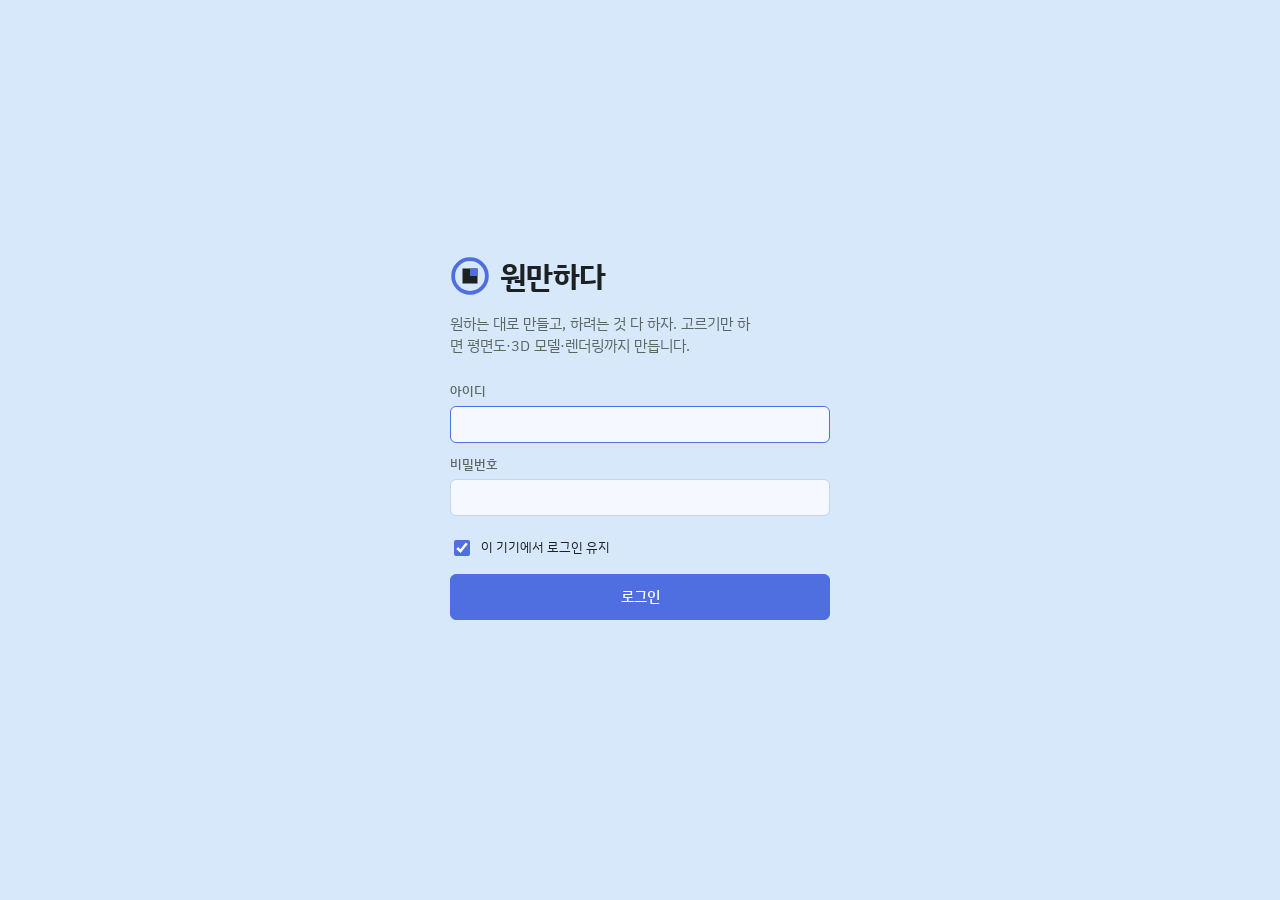
==== index.html @ 17f62265 "Add files via upload" ====
<!DOCTYPE html>
<html lang="ko">
<head>
<meta charset="utf-8">
<meta name="viewport" content="width=device-width, initial-scale=1, viewport-fit=cover">
<meta name="robots" content="noindex, nofollow">
<meta name="theme-color" content="#eef0ee">
<title>원만하다 — 골라서 만드는 건물·공간 리모델링 설계</title>
<link rel="icon" href="data:image/svg+xml,%3Csvg xmlns='http://www.w3.org/2000/svg' viewBox='0 0 32 32'%3E%3Ccircle cx='16' cy='16' r='14' fill='none' stroke='%232453c4' stroke-width='3'/%3E%3Crect x='10' y='10' width='12' height='12' fill='%232453c4'/%3E%3C/svg%3E">
<link rel="preconnect" href="https://fonts.googleapis.com">
<link href="https://fonts.googleapis.com/css2?family=IBM+Plex+Sans+KR:wght@400;500;600;700&family=IBM+Plex+Mono:wght@400;500&display=swap" rel="stylesheet">
<style>
:root{
 --paper:#eef0ee;--panel:#fbfcfb;--panel2:#f3f5f3;--ink:#1d2124;--sub:#5d6762;--line:#d5d9d6;--line2:#e4e7e5;
 --accent:#2453c4;--accent-ink:#fff;--accent-soft:rgba(36,83,196,.1);--dimc:#2f7d4f;--warn:#9a5200;--danger:#b3261e;
 --wall:#25292c;--canvas:#ffffff;--furn:#7c8580;--glaz:#2453c4;--grid:#eef1ef;
 --font:"IBM Plex Sans KR","Apple SD Gothic Neo","Malgun Gothic",system-ui,sans-serif;--mono:"IBM Plex Mono",ui-monospace,monospace;
 --r1:6px;--r2:10px;color-scheme:light;
 box-sizing:border-box;padding-top:env(safe-area-inset-top,0px);padding-bottom:env(safe-area-inset-bottom,0px);height:100%}
@media (prefers-color-scheme:dark){:root:not([data-theme="light"]){
 --paper:#131618;--panel:#1a1e21;--panel2:#212629;--ink:#e4e8e5;--sub:#99a39e;--line:#2d3337;--line2:#262b2f;
 --accent:#87a6ff;--accent-ink:#0c1430;--accent-soft:rgba(135,166,255,.14);--dimc:#79c99c;--warn:#f0b25a;--danger:#ff8a80;
 --wall:#dfe4e1;--canvas:#0f1214;--furn:#7f8a85;--glaz:#87a6ff;--grid:#171b1d;color-scheme:dark}}
:root[data-theme="dark"]{
 --paper:#131618;--panel:#1a1e21;--panel2:#212629;--ink:#e4e8e5;--sub:#99a39e;--line:#2d3337;--line2:#262b2f;
 --accent:#87a6ff;--accent-ink:#0c1430;--accent-soft:rgba(135,166,255,.14);--dimc:#79c99c;--warn:#f0b25a;--danger:#ff8a80;
 --wall:#dfe4e1;--canvas:#0f1214;--furn:#7f8a85;--glaz:#87a6ff;--grid:#171b1d;color-scheme:dark}
*,*::before,*::after{box-sizing:inherit}
html,body{margin:0;height:100%}
body{background:var(--paper);color:var(--ink);font-family:var(--font);font-size:14px;line-height:1.5;-webkit-font-smoothing:antialiased;overflow:hidden}
button,input,select,textarea{font:inherit;color:inherit}
button{cursor:pointer}
:focus-visible{outline:2px solid var(--accent);outline-offset:2px}
[hidden]{display:none!important}
.btn{border:1px solid var(--line);background:var(--panel);border-radius:var(--r1);padding:7px 12px;font-size:13px;font-weight:500;white-space:nowrap}
.btn:hover{border-color:var(--sub)}
.btn.pri{background:var(--accent);color:var(--accent-ink);border-color:var(--accent)}
.btn.ghost{background:transparent;border-color:transparent}
.btn.sm{padding:4px 9px;font-size:12px}
.icon{width:18px;height:18px;stroke:currentColor;fill:none;stroke-width:1.7;stroke-linecap:round;stroke-linejoin:round;vertical-align:-4px}
input[type=text],input[type=password],input[type=number],select,textarea{background:var(--canvas);border:1px solid var(--line);border-radius:var(--r1);padding:7px 9px;width:100%}
input:focus,select:focus,textarea:focus{border-color:var(--accent);outline:none}
label.chk{display:flex;gap:8px;align-items:center;font-size:13px;cursor:pointer}
label.chk input{accent-color:var(--accent);width:16px;height:16px}
.muted{color:var(--sub)}
.num{font-variant-numeric:tabular-nums}

/* ---------- 로그인 ---------- */
#login{position:fixed;inset:0;display:grid;place-items:center;background:var(--paper);padding:24px;z-index:50}
.login-card{width:min(380px,100%)}
.brand{display:flex;align-items:center;gap:10px}
.brand svg{width:30px;height:30px}
.brand b{font-size:20px;font-weight:700;letter-spacing:-.02em}
.login-card .brand b{font-size:30px}
.login-card .brand svg{width:40px;height:40px}
.login-card p.lead{margin:14px 0 26px;color:var(--sub);font-size:14.5px;max-width:34ch}
.field{display:grid;gap:5px;margin-bottom:12px}
.field span{font-size:12.5px;color:var(--sub);font-weight:500}
.login-card .btn.pri{width:100%;padding:11px;font-size:15px;margin-top:6px}
.err{color:var(--danger);font-size:13px;min-height:20px;margin:6px 0 0}

/* ---------- 앱 레이아웃 (컴퓨터·노트북·패드) ---------- */
#app{display:grid;height:100%;grid-template-columns:340px minmax(0,1fr) 248px;grid-template-rows:50px minmax(0,1fr)}
.top{grid-column:1/-1;display:flex;align-items:center;gap:14px;padding:0 14px;border-bottom:1px solid var(--line);background:var(--panel)}
.top .proj{font-size:13px;color:var(--sub);border-left:1px solid var(--line);padding-left:14px;overflow:hidden;text-overflow:ellipsis;white-space:nowrap;max-width:28vw}
.top .sp{flex:1}
.top .acts{display:flex;gap:6px}
.left{border-right:1px solid var(--line);background:var(--panel);overflow:auto}
.right{border-left:1px solid var(--line);background:var(--panel);overflow:auto;padding:14px}
.sec{padding:16px 16px 18px;border-bottom:1px solid var(--line2)}
.sec h2{font-size:13px;font-weight:600;margin:0 0 10px;display:flex;align-items:center;gap:8px}
.sec h2 .cnt{font-weight:400;color:var(--sub);font-size:12px}
.mhead{display:none}

/* 입력: 명령줄 */
.cmd{position:relative;border:1.5px solid var(--ink);border-radius:var(--r2);background:var(--canvas);overflow:hidden}
.cmd:focus-within{border-color:var(--accent)}
.cmd textarea{border:0;border-radius:0;min-height:128px;resize:vertical;padding:12px 13px 8px;font-size:15px;line-height:1.65;background:transparent}
.cmd .bar{display:flex;align-items:center;justify-content:space-between;gap:8px;padding:8px 10px;border-top:1px solid var(--line2);background:var(--panel2)}
.cmd .bar small{color:var(--sub);font-size:12px}
.hl{margin:10px 0 0;font-size:14px;line-height:1.95;color:var(--sub);word-break:keep-all}
.hl:empty{display:none}
mark.tk{background:none;color:var(--ink);border-bottom:2px solid;padding:0 1px;cursor:help}
.tk-size{border-color:#2453c4}.tk-roof{border-color:#7a4cc2}.tk-room{border-color:#2f7d4f}.tk-furn{border-color:#c07a00}.tk-mat{border-color:#0d8a8a}.tk-height{border-color:#0b74b8}.tk-type{border-color:#6b7280}.tk-opt{border-color:#2f7d4f}.tk-warn{border-color:var(--danger)}
.ex{display:flex;flex-wrap:wrap;gap:6px;margin-top:12px}
.ex button{border:1px dashed var(--line);background:transparent;border-radius:999px;padding:4px 10px;font-size:12px;color:var(--sub)}
.ex button:hover{color:var(--ink);border-color:var(--sub)}
.go{width:100%;margin-top:12px;padding:10px;font-size:14.5px}

.chips{display:flex;flex-wrap:wrap;gap:6px}
.chip{font-size:12px;border:1px solid var(--line);border-radius:999px;padding:3px 9px;background:var(--panel2)}
.chip i{font-style:normal;display:inline-block;width:7px;height:7px;border-radius:50%;margin-right:6px;vertical-align:1px}
.warns{margin:10px 0 0;padding:0;list-style:none;display:grid;gap:5px}
.warns li{font-size:12.5px;color:var(--warn);padding-left:14px;position:relative}
.warns li::before{content:"";position:absolute;left:2px;top:8px;width:6px;height:6px;border:1.5px solid currentColor;transform:rotate(45deg)}

.form{display:grid;grid-template-columns:1fr 1fr;gap:10px 10px}
.form .full{grid-column:1/-1}
.form label.f{display:grid;gap:4px;font-size:12px;color:var(--sub);font-weight:500}
.form .toggles{display:flex;flex-wrap:wrap;gap:8px 14px;grid-column:1/-1;padding-top:2px}
.rooms{display:grid;gap:10px}
.roomc{border:1px solid var(--line);border-radius:var(--r1);padding:10px;display:grid;grid-template-columns:1fr;gap:8px;align-items:center}
.roomc b{grid-column:1/-1;font-size:13px}
.roomc .row{grid-column:1/-1;display:flex;gap:12px;flex-wrap:wrap}
table.area{width:100%;border-collapse:collapse;font-size:13px}
table.area th,table.area td{padding:6px 4px;border-bottom:1px solid var(--line2);text-align:right}
table.area th:first-child,table.area td:first-child{text-align:left}
table.area thead th{font-size:12px;color:var(--sub);font-weight:500}
table.area tfoot td{font-weight:600;border-bottom:0;border-top:1.5px solid var(--ink)}

.seg.modes{display:flex;margin-bottom:12px}.modes button{flex:1;padding:8px 0}
.aib{margin-left:8px;color:var(--accent);font-weight:600}
.pg{margin-bottom:14px}.pg h3{font-size:12.5px;font-weight:600;margin:0 0 7px;display:flex;gap:8px;align-items:baseline}
.pbs{display:flex;flex-wrap:wrap;gap:6px;align-items:center}
.pb{border:1px solid var(--line);background:var(--panel);border-radius:var(--r1);padding:8px 12px;font-size:13px;min-height:38px}
.pb[aria-pressed="true"]{border-color:var(--accent);background:var(--accent-soft);color:var(--ink);font-weight:600}
.pb.add{border-style:dashed}
.pg input[type=range]{width:100%;accent-color:var(--accent)}
.rchips{display:flex;flex-wrap:wrap;gap:6px}
.rchip{display:inline-flex;align-items:center;gap:4px;border-radius:999px;padding:4px 4px 4px 11px;font-size:12.5px;border:1px solid var(--line);background:var(--panel2)}
.rchip.k-master{border-color:#2453c4}.rchip.k-bed{border-color:#2f7d4f}.rchip.k-other{border-color:#c07a00}
.rchip button{border:0;background:transparent;width:22px;height:22px;border-radius:50%;color:var(--sub)}
.addrow{display:flex;gap:6px;align-items:center;flex-wrap:wrap}.addrow .sp{flex:1}
.roomc .rh{grid-column:1/-1;display:flex;gap:6px;align-items:center}
.roomc .rh input{flex:1;min-width:0}.roomc .rh select{width:auto}
.fchips{grid-column:1/-1;display:flex;flex-wrap:wrap;gap:5px;align-items:center}
.fchip{display:inline-flex;align-items:center;gap:2px;font-size:12px;border:1px solid var(--line);border-radius:6px;padding:2px 2px 2px 8px;background:var(--panel2)}
.fchip button{border:0;background:transparent;width:22px;height:22px;color:var(--sub);font-size:14px;line-height:1}
.fchip button:hover{color:var(--ink)}
.roomc select[data-addf]{grid-column:1/-1}
.fit{grid-column:1/-1;font-size:12.5px}.fit p{margin:2px 0}.fit .ok{color:var(--dimc)}.fit .bad,p.fit.bad{color:var(--danger)}
.chk-list{display:grid;gap:10px}.ci{border:1px solid var(--line);border-radius:var(--r1);padding:10px 12px}
.ci .cm{font-size:13.5px;margin-bottom:8px}.ci .tag{display:inline-block;font-size:11px;font-weight:600;color:var(--warn);border:1px solid currentColor;border-radius:4px;padding:0 5px;margin-right:6px}
.ci .cf{display:flex;flex-wrap:wrap;gap:6px;align-items:center}.din{display:inline-flex;gap:4px;align-items:center;font-size:12px}.din input{width:70px;padding:4px 6px}
.row.sz{align-items:center;gap:5px}.row.sz input{width:78px;padding:5px 6px}.fpy{display:grid;grid-template-columns:1fr 1fr 1fr;gap:8px}
.blrow{display:flex;align-items:center;gap:6px;font-size:12.5px;padding:3px 0;border-bottom:1px solid var(--line2)}.blrow .no{width:18px;height:18px;border-radius:50%;background:var(--panel2);display:grid;place-items:center;font-size:11px}.blrow .sp{flex:1}.blrow.bad b{color:var(--danger)}.blrow .btn.sm{padding:2px 6px}
#bEdit[aria-pressed="true"]{background:var(--accent);color:var(--accent-ink);border-color:var(--accent)}
table.area tr.fl td{font-weight:600;padding-top:12px;color:var(--accent)}
/* ---------- 작업 화면 ---------- */
.stage{display:grid;grid-template-rows:auto minmax(0,1fr) 28px;min-width:0;background:var(--canvas);position:relative}
.stagebar{display:flex;align-items:center;gap:10px;padding:8px 12px;border-bottom:1px solid var(--line);background:var(--panel)}
.seg{display:inline-flex;border:1px solid var(--line);border-radius:var(--r1);overflow:hidden;background:var(--panel2)}
.seg button{border:0;background:transparent;padding:6px 14px;font-size:13px;font-weight:500;color:var(--sub)}
.seg button[aria-pressed="true"]{background:var(--panel);color:var(--ink);box-shadow:inset 0 -2px 0 var(--accent)}
.stagebar .sp{flex:1}
.stagebar select{width:auto;padding:5px 8px;font-size:13px}
.view{position:relative;overflow:hidden;touch-action:none}
#v2d{background:var(--canvas);cursor:crosshair}
#v2d.pan{cursor:grabbing}
#svg{width:100%;height:100%;display:block;user-select:none}
#v3d canvas{display:block}
.empty{position:absolute;inset:0;display:grid;place-items:center;text-align:center;color:var(--sub);padding:30px}
.empty b{display:block;color:var(--ink);font-size:16px;margin-bottom:6px}
.loading{position:absolute;inset:0;display:grid;place-items:center;color:var(--sub);background:var(--canvas)}
.status{display:flex;align-items:center;gap:18px;padding:0 12px;border-top:1px solid var(--line);background:var(--panel);font-size:12px;color:var(--sub);white-space:nowrap;overflow:hidden}
.status .xy{font-family:var(--mono);min-width:190px}
.status .wn{color:var(--warn)}
.mtip{position:absolute;pointer-events:none;background:var(--ink);color:var(--canvas);font:500 12px var(--mono);padding:3px 7px;border-radius:4px;transform:translate(10px,-28px);white-space:nowrap}

/* SVG 도면 스타일 */
#svg text{font-family:var(--font);fill:var(--ink)}
#svg .L line,#svg .L polyline,#svg .L polygon,#svg .L rect,#svg .L circle{vector-effect:non-scaling-stroke;stroke-width:1px;fill:none}
#svg .L-wall polygon{fill:var(--wall);stroke:var(--wall)}#svg .L-wall line{stroke:var(--wall)}
#svg .L-room polygon{stroke:none}
#svg .f-rf-bed,#svg .f-rf-dress{fill:rgba(36,83,196,.045)}#svg .f-rf-bath,#svg .f-rf-util,#svg .f-rf-wet{fill:rgba(13,138,138,.07)}
#svg .f-rf-living,#svg .f-rf-studio{fill:rgba(192,122,0,.045)}#svg .f-rf-kitchen{fill:rgba(192,122,0,.07)}#svg .f-rf-entry,#svg .f-rf-pantry,#svg .f-rf-storage{fill:rgba(100,110,105,.08)}
#svg .f-rf-deck{fill:rgba(140,100,70,.12)}#svg .f-rf-void{fill:var(--canvas)}
#svg .L-furn *{stroke:var(--furn)}#svg .L-furn text{fill:var(--furn);stroke:none}
#svg .f-ff{fill:var(--canvas)!important}#svg .f-ink{fill:var(--ink)!important;stroke:var(--ink)}
#svg .L-win *{stroke:var(--glaz)}#svg .L-win rect,#svg .L-win polygon{fill:var(--canvas)}
#svg .L-door *{stroke:var(--ink)}#svg .f-gap{stroke:none!important}
#svg .L-aux *{stroke:var(--sub)}
#svg .L-stair *{stroke:var(--ink)}#svg .L-stair text{fill:var(--ink);stroke:none}
#svg .L-flow polyline{stroke:#d9480f;stroke-width:1.6px}
#svg .L-fail text{fill:var(--danger)}#svg .L-fail text.halo{paint-order:stroke;stroke:var(--canvas);stroke-width:50px;stroke-linejoin:round}
#svg .L-furn text{font-size:inherit}
#svg .dash{stroke-dasharray:6 4}
#svg .heavy{stroke-width:2.2px!important}
#svg .L-dim *{stroke:var(--dimc)}#svg .L-dim text{fill:var(--dimc);stroke:none}#svg .L-dim polygon.f-ink{fill:var(--dimc)!important;stroke:var(--dimc)}
#svg .L-label text.halo{paint-order:stroke;stroke:var(--canvas);stroke-width:60px;stroke-linejoin:round}
#svg .L-label polygon.f-ink{fill:var(--ink)}#svg .L-label circle{stroke:var(--sub)}
#svg .L-elev polygon{stroke:var(--ink);stroke-width:.8px}
#svg .L-ground polygon.f-paper{fill:var(--canvas);stroke:none}#svg .L-ground line{stroke:var(--ink)}
#svg .meas line{stroke:var(--danger);stroke-width:1.5px;vector-effect:non-scaling-stroke}#svg .meas circle{fill:var(--danger)}
#svg .snap{fill:none;stroke:var(--danger);stroke-width:1.5px;vector-effect:non-scaling-stroke}
#svg .L-elev .f-m-wallExt{fill:#ece8df}#svg .L-elev .f-m-glass,#svg .L-elev .f-m-glassFrost{fill:#a9c3d2}#svg .L-elev .f-m-frame,#svg .L-elev .f-m-vent{fill:#33383c}#svg .L-elev .f-m-roof{fill:#5b636a}#svg .L-elev .f-m-roofFlat{fill:#9a9da0}#svg .L-elev .f-m-found{fill:#a7a6a2}#svg .L-elev .f-m-deck{fill:#9b7253}#svg .L-elev .f-m-doorExt{fill:#6b4630}
#svg[data-r="brick"] .L-elev .f-m-wallExt{fill:#b5654a}#svg[data-r="wood"] .L-elev .f-m-wallExt{fill:#b88a5c}#svg[data-r="metal"] .L-elev .f-m-wallExt{fill:#80878d}#svg[data-r="concrete"] .L-elev .f-m-wallExt{fill:#b4b3ae}
#svg[data-rf="zinc"] .L-elev .f-m-roof{fill:#7d8489}#svg[data-rf="tile"] .L-elev .f-m-roof{fill:#41454a}#svg[data-rf="shingle"] .L-elev .f-m-roof{fill:#5a524c}
#svg .L-elev polygon.ws{stroke:none}#svg .L-elev line{stroke:var(--ink);stroke-width:1.2px}

/* 옵션 패널 */
.opt h3{font-size:12.5px;font-weight:600;margin:0 0 8px;color:var(--ink)}
.opt + .opt{margin-top:18px;padding-top:16px;border-top:1px solid var(--line2)}
.opt .grid2{display:grid;grid-template-columns:1fr 1fr;gap:6px}
.opt .grid3{display:grid;grid-template-columns:repeat(3,1fr);gap:6px}
.opt .stack{display:grid;gap:7px}
.opt .btn{width:100%}
.opt button[aria-pressed="true"]{border-color:var(--accent);color:var(--accent);background:var(--accent-soft)}
.opt input[type=range]{width:100%;accent-color:var(--accent)}
.opt .hint{font-size:12px;color:var(--sub);margin:8px 0 0}
.sheetlist{display:grid;gap:4px}
.sheetlist button{text-align:left;border:1px solid transparent;background:transparent;border-radius:var(--r1);padding:6px 9px;font-size:13px;display:flex;justify-content:space-between}
.sheetlist button span{color:var(--sub);font-size:12px}
.sheetlist button[aria-pressed="true"]{background:var(--accent-soft);border-color:var(--accent);color:var(--ink)}

/* 더보기·설정 */
dialog#more,dialog#check{border:1px solid var(--line);border-radius:var(--r2);background:var(--panel);color:var(--ink);padding:0;width:min(560px,94vw);max-height:86vh}
dialog#check{width:min(640px,94vw)}dialog#check::backdrop,dialog#more::backdrop{background:rgba(10,14,16,.35)}
.more-in{padding:20px 22px;overflow:auto;max-height:86vh}
.more-in h2{font-size:16px;margin:0 0 14px}
.more-in h3{font-size:13px;margin:20px 0 8px}
.plist{display:grid;gap:6px;margin-bottom:8px}
.pitem{display:grid;grid-template-columns:1fr auto auto;gap:6px;align-items:center;border:1px solid var(--line2);border-radius:var(--r1);padding:7px 8px 7px 11px}
.pitem small{display:block;color:var(--sub);font-size:11.5px}
.row-acts{display:flex;gap:6px;flex-wrap:wrap}
pre.code{background:var(--panel2);border:1px solid var(--line);border-radius:var(--r1);padding:10px;font:12px/1.5 var(--mono);white-space:pre-wrap;word-break:break-all;margin:8px 0}
.toast{position:fixed;left:50%;bottom:calc(24px + env(safe-area-inset-bottom,0px));transform:translateX(-50%);background:var(--ink);color:var(--canvas);padding:9px 16px;border-radius:999px;font-size:13px;z-index:80}
.mnav,.mfloat,#info-menu,.optclose{display:none}
.optbtn{display:none}

/* 패드 세로·작은 노트북: 옵션 패널은 서랍으로 */
@media (max-width:1100px) and (min-width:641px){
 #app{grid-template-columns:300px minmax(0,1fr)}
 .right{position:fixed;right:0;top:50px;bottom:0;width:280px;z-index:20;transform:translateX(100%);transition:transform .2s;box-shadow:-8px 0 24px rgba(0,0,0,.12)}
 body.optopen .right{transform:none}
 .optbtn{display:inline-flex}
 .top .proj{display:none}
}

/* ---------- 휴대폰: 한 화면에 한 가지 ---------- */
@media (max-width:640px){
 body{font-size:15px}
 #app{display:block;height:100%;padding-bottom:calc(62px + env(safe-area-inset-bottom,0px))}
 .top{height:52px;padding:0 14px}
 .top .proj,.top .acts{display:none}
 .left,.stage,.right{display:none;border:0}
 body[data-screen="input"] .left,body[data-screen="sec"] .left{display:block;height:calc(100% - 52px);overflow:auto}
 body[data-screen="input"] .sec:not(#sec-input),body[data-screen="sec"] .sec{display:none}
 body[data-screen="sec"] .sec.on{display:block}
 body[data-screen="input"] #sec-input{border:0;padding:18px 16px}
 .cmd textarea{min-height:180px;font-size:16px}
 .mhead{display:flex;align-items:center;gap:8px;margin:-4px 0 12px}
 .mhead h2{margin:0;font-size:16px}
 .sec h2.dh{display:none}
 body[data-screen="result"] .stage{display:grid;height:calc(100% - 52px);grid-template-rows:auto minmax(0,1fr)}
 .status{display:none}
 .stagebar{padding:8px 10px;gap:8px;flex-wrap:nowrap}
 .stagebar .seg{flex:1}.stagebar .seg button{flex:1;padding:8px 4px}
 .stagebar .dsk{display:none}
 .mfloat{display:flex;position:absolute;right:12px;bottom:12px;gap:8px;z-index:5}
 .mfloat .btn{box-shadow:0 2px 10px rgba(0,0,0,.15);padding:9px 13px}
 .right{position:fixed;left:0;right:0;bottom:0;top:auto;max-height:72vh;z-index:30;border-top:1px solid var(--line);border-radius:16px 16px 0 0;padding:16px 16px calc(20px + env(safe-area-inset-bottom,0px));box-shadow:0 -10px 30px rgba(0,0,0,.18)}
 body.optopen .right{display:block}
 .optclose{display:flex;justify-content:space-between;align-items:center;margin-bottom:10px}
 #info-menu{padding:14px 16px}
 body[data-screen="info"] #info-menu{display:block}
 #info-menu button{display:flex;width:100%;justify-content:space-between;align-items:center;padding:16px 4px;border:0;border-bottom:1px solid var(--line2);background:transparent;font-size:15.5px;text-align:left}
 #info-menu button small{color:var(--sub);font-size:13px}
 .mnav{display:grid;grid-template-columns:repeat(4,1fr);position:fixed;left:0;right:0;bottom:0;background:var(--panel);border-top:1px solid var(--line);padding-bottom:env(safe-area-inset-bottom,0px);z-index:25}
 .mnav button{border:0;background:transparent;padding:8px 0 9px;font-size:11.5px;color:var(--sub);display:grid;justify-items:center;gap:2px}
 .mnav button[aria-current="page"]{color:var(--accent);font-weight:600}
 .mnav .icon{width:22px;height:22px}
 dialog#more,dialog#check{width:100vw;max-width:100vw;height:100%;max-height:100%;border:0;border-radius:0;margin:0}
 .more-in{max-height:100%;padding-bottom:90px}
}

/* ---------- 4.0 선택형 설계 ---------- */
@media (min-width:641px){.left{display:flex;flex-direction:column}}
#wiz{flex:1;overflow:auto}
.wizbar{display:flex;align-items:center;gap:10px;justify-content:space-between;padding:10px 14px;border-top:1px solid var(--line);background:var(--panel)}
.wizbar .btn.pri{padding:9px 18px;font-size:14px}
.step{border-bottom:1px solid var(--line2)}
.step>summary{list-style:none;cursor:pointer;padding:14px 16px;display:flex;gap:10px;align-items:center;font-weight:600;font-size:14px}
.step>summary::-webkit-details-marker{display:none}
.step>summary .no{width:22px;height:22px;border-radius:50%;background:var(--ink);color:var(--canvas);display:grid;place-items:center;font-size:12px;flex:none}
.step>summary .sum{margin-left:auto;font-weight:400;font-size:12px;color:var(--sub);text-align:right;max-width:55%;white-space:nowrap;overflow:hidden;text-overflow:ellipsis}
.step[open]>summary .no{background:var(--accent);color:var(--accent-ink)}
.sbody{padding:0 16px 16px}
.grp{margin:0 0 14px}.grp>h4{font-size:12.5px;font-weight:600;margin:0 0 7px;color:var(--ink);display:flex;gap:8px;align-items:baseline}
.grp>h4 small{font-weight:400;color:var(--sub)}
.sw{display:grid;grid-template-columns:repeat(4,1fr);gap:6px}
.sw button{border:1px solid var(--line);border-radius:var(--r1);background:var(--panel);padding:0 0 5px;font-size:11px;line-height:1.25;overflow:hidden;text-align:center}
.sw button i{display:block;height:30px;margin-bottom:4px}
.sw button[aria-pressed="true"]{border-color:var(--accent);box-shadow:0 0 0 2px var(--accent-soft)}
.ftabs{display:flex;gap:4px;flex-wrap:wrap;margin:0 0 10px}
.ftabs button{border:1px solid var(--line);background:var(--panel);border-radius:999px;padding:5px 12px;font-size:12.5px}
.ftabs button[aria-pressed="true"]{background:var(--ink);color:var(--canvas);border-color:var(--ink)}
.cnts{display:grid;grid-template-columns:1fr 1fr;gap:6px 10px;margin-bottom:10px}
.cnt{display:flex;align-items:center;justify-content:space-between;border:1px solid var(--line2);border-radius:var(--r1);padding:4px 4px 4px 9px;font-size:12.5px}
.cnt span.b{display:inline-flex;align-items:center;gap:2px}.cnt button{width:28px;height:28px;border:1px solid var(--line);background:var(--panel);border-radius:6px;font-size:15px;line-height:1}
.cnt b{min-width:18px;text-align:center}
.spc{border:1px solid var(--line);border-radius:var(--r1);padding:9px 10px;margin-bottom:8px}
.spc .t{display:flex;gap:6px;align-items:center;margin-bottom:6px}.spc .t b{font-size:13px}.spc .t .k{font-size:11px;color:var(--sub);border:1px solid var(--line);border-radius:4px;padding:0 5px}
.spc .t input{flex:1;min-width:0;padding:4px 7px;font-size:13px}
.dims{display:flex;gap:5px;align-items:center;flex-wrap:wrap;font-size:12px;color:var(--sub)}
.dims input,.dims select{width:84px;padding:5px 6px;font-size:13px;color:var(--ink)}
.dims select.w{width:auto}
.pub{border:1px dashed var(--line);border-radius:var(--r1);padding:9px 10px;margin-bottom:10px;display:grid;gap:8px}
.fl-row{display:grid;grid-template-columns:42px 1fr 1fr;gap:6px;align-items:center;margin-bottom:6px;font-size:12.5px}
.fl-row input{padding:6px 7px}.fl-res{grid-column:2/-1;font-size:11.5px;color:var(--sub);margin-top:-2px}
.fl-res.bad{color:var(--danger)}
.fz{border-top:1px dashed var(--line2);margin-top:8px;padding-top:8px}
.fi{display:grid;grid-template-columns:20px 1fr auto;gap:6px;align-items:center;font-size:12.5px;padding:3px 0}
.fi input[type=checkbox]{width:16px;height:16px;accent-color:var(--accent)}
.fi .sz{display:flex;gap:3px;align-items:center;font-size:11px;color:var(--sub)}
.fi .sz input{width:62px;padding:3px 5px;font-size:12px}
.fi.need .sz input{border-color:var(--warn)}
.fres{font-size:12px;margin-top:6px}.fres .ok{color:var(--dimc)}.fres .bad{color:var(--danger)}
.dtab{width:100%;border-collapse:collapse;font-size:12.5px}.dtab td{padding:4px 3px;border-bottom:1px solid var(--line2)}.dtab select{padding:4px 5px;font-size:12.5px}
#start{position:fixed;inset:50px 0 0 0;background:var(--paper);z-index:40;overflow:auto;display:grid;place-items:center;padding:24px}
.start-in{width:min(860px,100%)}.start-in .brand b{font-size:26px}.start-in .lead{color:var(--sub);margin:10px 0 18px;font-size:15px}
.cards{display:grid;grid-template-columns:1fr 1fr;gap:14px}
.card{border:1px solid var(--line);background:var(--panel);border-radius:var(--r2);padding:20px;text-align:left;display:grid;gap:8px;min-height:160px;align-content:start}
.card:hover{border-color:var(--accent)}.card b{font-size:18px}.card span{color:var(--sub);font-size:13.5px;line-height:1.6}.card em{font-style:normal;font-size:12px;color:var(--accent);font-weight:600}
#info{display:none}
@media (max-width:640px){
 body[data-screen="wiz"] .left{display:flex;flex-direction:column;height:calc(100% - 52px)}
 body[data-screen="result"] .stage{display:grid!important}
 .stagebar #bEdit{flex:none}
 .wizbar{position:sticky;bottom:0}
 body[data-screen="info"] #info{display:block;height:calc(100% - 52px);overflow:auto;padding:14px 16px}
 .cards{grid-template-columns:1fr}
 #start{inset:52px 0 0 0;padding-bottom:90px}
 .sw{grid-template-columns:repeat(3,1fr)}
}


/* ---------- 6.0: 파스텔 블루 바탕, 큰 입력, 공간 카드 ---------- */
:root{--paper:#e6f0fa;--panel:#ffffff;--panel2:#f1f7fd;--line:#c9d9ea;--line2:#dde8f3}
:root[data-theme="dark"]{--paper:#12161c;--panel:#1a2029;--panel2:#212936;--line:#313c4c;--line2:#283241}
@media (prefers-color-scheme:dark){:root:not([data-theme="light"]){--paper:#12161c;--panel:#1a2029;--panel2:#212936;--line:#313c4c;--line2:#283241}}
body{background:var(--paper)}
.sbody{font-size:14px}.grp>h4{font-size:14px}.step>summary{font-size:15.5px}
.dims{font-size:13.5px}.dims input,.dims select{font-size:15px;font-weight:600;padding:7px 8px;width:96px}
.fl-row{font-size:14px}.fl-row input{font-size:16px;font-weight:600;padding:8px 9px}
.cnt{font-size:13.5px}.pb{font-size:14px}
.scards{display:grid;grid-template-columns:1fr 1fr;gap:10px}
.scard{border:1px solid var(--line);border-top:5px solid var(--c);border-radius:var(--r2);background:var(--panel);display:flex;flex-direction:column;min-width:0}
.scard.cur{box-shadow:0 0 0 2px color-mix(in srgb,var(--c) 35%,transparent)}
.sc-h{display:flex;align-items:center;gap:8px;padding:10px 12px 6px}.sc-h .ico{font-size:22px;line-height:1}.sc-h b{font-size:16px;color:var(--c)}.sc-h .sz{margin-left:auto;font-size:12px;color:var(--sub)}
.sc-tabs{display:flex;gap:4px;padding:0 10px}.sc-tabs button{flex:1;border:0;border-bottom:3px solid var(--line2);background:none;padding:6px 2px;font-size:13px;color:var(--sub);font-weight:600}
.sc-tabs button[aria-pressed="true"]{border-bottom-color:var(--c);color:var(--ink)}
.sc-b{padding:12px;flex:1;font-size:13.5px}.sc-b .muted{font-size:13px;margin:0}
.sc-b label.nm{display:grid;gap:4px;font-size:12.5px;color:var(--sub);margin-bottom:10px}.sc-b label.nm input,.sc-b label.nm select{font-size:15px;padding:7px 9px}
.dims.big{display:grid;grid-template-columns:1fr 1fr;gap:8px}.dims.big label{display:grid;gap:4px;font-size:12.5px;color:var(--sub)}
.dims.big label{min-width:0}.dims.big input,.dims.big select{width:100%;min-width:0;box-sizing:border-box;font-size:19px;font-weight:700;padding:9px 10px;border:2px solid var(--line);border-radius:10px;color:var(--ink);background:var(--panel)}
.dims.big input:focus,.dims.big select:focus{border-color:var(--c);outline:none}
.sc-b .now{margin:10px 0 0;font-size:12.5px;color:var(--sub)}.sc-b .now b{color:var(--ink)}
.sc-f{display:flex;justify-content:space-between;gap:8px;padding:0 12px 12px}
.cpager{display:none;align-items:center;justify-content:center;gap:14px;margin-bottom:10px;font-size:15px}
.fi{font-size:13.5px}.fi .sz input{font-size:13px;width:66px;padding:4px 5px}
@media (min-width:641px){#app{grid-template-columns:clamp(420px,38vw,640px) minmax(0,1fr) 248px}}
@media (min-width:641px) and (max-width:1180px){.scards{grid-template-columns:1fr}}
@media (max-width:640px){.scards{display:block}.scard{display:none;min-height:60vh}.scard.cur{display:flex;box-shadow:none}.cpager{display:flex}.dims.big input,.dims.big select{font-size:22px;padding:12px}}

/* ---------- 6.1: 큼직한 터치 화면 ---------- */
.stage,body[data-screen="result"] .stage{grid-template-rows:auto auto minmax(0,1fr) 28px}
.stage>.stagebar{grid-row:1}.stage>.emodes{grid-row:2}.stage>.view{grid-row:3}.stage>.status{grid-row:4}
.emodes{display:flex;flex-wrap:wrap;gap:8px;padding:10px 12px;background:var(--panel);border-bottom:1px solid var(--line)}
.emodes button{min-height:52px;padding:0 18px;font-size:17px;font-weight:700;border:2px solid var(--line);border-radius:14px;background:var(--panel);color:var(--ink)}
.emodes button[aria-pressed="true"]{background:var(--accent);border-color:var(--accent);color:var(--accent-ink)}
.emodes .ctx{background:var(--panel2)}.emodes .done{margin-left:auto;background:#1f7a46;border-color:#1f7a46;color:#fff}
.echips{display:flex;flex-wrap:wrap;gap:6px;width:100%;order:5;padding-top:4px}.echips button{min-height:46px;padding:0 14px;font-size:15.5px;font-weight:600;border:2px solid color-mix(in srgb,var(--c) 45%,transparent);border-radius:999px;background:var(--panel)}.echips button[aria-pressed="true"]{background:var(--c);color:#fff;border-color:var(--c)}
.emodes .ctx-t{align-self:center;font-size:15px;font-weight:600;color:var(--danger)}
.left{font-size:16px}.left .btn{min-height:46px;font-size:15.5px;padding:0 16px;border-radius:12px}.left .btn.sm{min-height:42px;font-size:15px}
.left .pb{min-height:48px;font-size:16px;padding:0 16px;border-radius:12px}
.step>summary{font-size:18px;padding:18px 16px}.step>summary .no{width:30px;height:30px;font-size:15px}
.grp>h4{font-size:16px}.cnt{font-size:15.5px;padding:6px 6px 6px 12px}.cnt button{width:44px;height:44px;font-size:22px;border-radius:10px}.cnt b{min-width:26px;font-size:18px}
.cnts{grid-template-columns:1fr;gap:8px}
.left input,.left select{font-size:17px;min-height:44px}.chk{font-size:16px;min-height:40px}.chk input{width:22px;height:22px}
.cchips{display:flex;flex-wrap:wrap;gap:8px;margin-bottom:12px}
.cchips button{min-height:46px;padding:0 14px;font-size:15.5px;font-weight:600;border:2px solid color-mix(in srgb,var(--c) 45%,transparent);border-radius:999px;background:var(--panel);color:var(--ink)}
.cchips button[aria-pressed="true"]{background:var(--c);color:#fff;border-color:var(--c)}
.scards{display:block}.scard{display:none}.scard.cur{display:flex;box-shadow:none}
.sc-h{padding:16px 16px 8px}.sc-h .ico{font-size:34px}.sc-h b{font-size:22px}.sc-h .sz{font-size:15px}
.sc-tabs button{font-size:17px;padding:12px 4px;border-bottom-width:4px}
.sc-b{padding:16px;font-size:16px}.sc-b .muted{font-size:15px}
.dims.big input,.dims.big select{font-size:24px;padding:12px;min-height:58px}.dims.big label{font-size:15px}
.sc-b label.nm{font-size:15px}.sc-b label.nm input,.sc-b label.nm select{font-size:18px;min-height:50px}
.sc-f{padding:0 16px 16px}.sc-f .btn{min-height:54px;font-size:17px;flex:1}
.fi{grid-template-columns:30px 1fr auto;font-size:16px;padding:8px 0;border-bottom:1px solid var(--line2)}.fi input[type=checkbox]{width:24px;height:24px}
.fi .sz input{width:84px;font-size:16px;min-height:40px}.fi .sz{font-size:14px}
.dtab td{padding:8px 4px;font-size:15px}.dtab select{font-size:16px;min-height:44px}
.wizbar .btn.pri{min-height:52px;font-size:17px;padding:0 24px}
.blrow{font-size:15px;padding:6px 0}.blrow .btn.sm{min-height:40px;min-width:40px}
@media (min-width:641px){#app{grid-template-columns:clamp(440px,46vw,700px) minmax(0,1fr) 220px}}
@media (min-width:641px) and (max-width:1200px){#app{grid-template-columns:clamp(420px,50vw,620px) minmax(0,1fr)}.right{display:none}body.optopen .right{display:block;position:fixed;right:0;top:50px;bottom:0;width:280px;z-index:30;box-shadow:var(--shadow)}.stagebar .optbtn{display:inline-flex}}
@media (max-width:640px){.emodes button{min-height:48px;font-size:15px;padding:0 12px}.emodes .done{margin-left:0}}

/* ===================== 7.0 ===================== */
:root{--paper:#d7e8fb;--canvas:#f5f9ff;--panel:#ffffff;--panel2:#eef5ff;--line:#c4d7ef;--line2:#dbe7f6;--accent:#4f6fe0;--accent-ink:#fff;--accent-soft:#dfe6ff;--r3:22px;--sh:0 10px 30px rgba(60,90,150,.16),0 2px 6px rgba(60,90,150,.08)}
body{background:linear-gradient(160deg,#e3efff 0%,#d4e6fb 45%,#e8e4fb 100%)}
#app{display:grid!important;grid-template-columns:1fr!important;grid-template-rows:56px minmax(0,1fr)!important;height:100%}
#app[hidden]{display:none!important}
.left,.mnav{display:none!important}
header.top{background:rgba(255,255,255,.75);backdrop-filter:blur(10px);border-bottom:1px solid var(--line)}
header.top .btn{min-height:40px;border-radius:12px;font-size:14.5px;border-color:var(--line);background:#fff}
.stage{position:relative;display:block!important;height:100%;background:var(--canvas)}
.stage>.view{position:absolute;inset:0;padding-top:64px}
.topdock{position:absolute;top:10px;left:12px;right:12px;z-index:6;display:flex;gap:8px;align-items:center;flex-wrap:wrap}
.topdock .seg{background:#fff;border-radius:14px;box-shadow:var(--sh);padding:4px;border:0}
.topdock .seg button{min-height:42px;padding:0 16px;font-size:15px;border-radius:10px;font-weight:600}
.topdock .seg button[aria-pressed="true"]{background:var(--accent);color:#fff}
.tbtn{min-height:44px;padding:0 14px;border:0;border-radius:14px;background:#fff;box-shadow:var(--sh);font-size:14.5px;font-weight:600;color:var(--ink)}
.tbtn[aria-pressed="true"]{background:var(--accent);color:#fff}.tbtn.warn{background:#fff3e0;color:#b25b00}
.fchips{display:flex;gap:6px}.fchips button{min-height:42px;padding:0 14px;border-radius:999px;border:0;background:#fff;box-shadow:var(--sh);font-weight:700;font-size:14.5px}
.fchips button[aria-pressed="true"]{background:#2b3550;color:#fff}
.status{position:absolute;left:0;right:0;bottom:0;height:26px;display:flex;align-items:center;gap:16px;padding:0 14px;font-size:12px;color:var(--sub);background:rgba(255,255,255,.6);z-index:4}
.palette{position:absolute;left:12px;top:70px;bottom:36px;z-index:5;width:124px;overflow:auto;display:flex;flex-direction:column;gap:7px;padding:10px;background:rgba(255,255,255,.85);backdrop-filter:blur(8px);border-radius:var(--r3);box-shadow:var(--sh)}
body[data-view="model"] .palette,body[data-view="render"] .palette,body[data-view="model"] .insp,body[data-view="render"] .insp{display:none}
.pal-t{font-size:12px;font-weight:700;color:var(--sub);text-align:center;letter-spacing:.04em}
.pal-note{font-size:13px;color:var(--sub);line-height:1.5;display:grid;gap:10px}
.pbtn{display:flex;align-items:center;gap:8px;min-height:50px;padding:0 10px;border:0;border-radius:14px;background:color-mix(in srgb,var(--c) 16%,#fff);color:#26304a;font-size:14.5px;font-weight:700;cursor:grab;touch-action:none;box-shadow:inset 0 0 0 1.5px color-mix(in srgb,var(--c) 45%,transparent);transition:transform .12s}
.pbtn:hover{transform:translateX(2px);background:color-mix(in srgb,var(--c) 26%,#fff)}
.pbtn i{font-style:normal;font-size:20px;width:26px;text-align:center}
#ghost{position:fixed;z-index:100;pointer-events:none;transform:translate(-50%,-50%);padding:12px 18px;border-radius:14px;background:color-mix(in srgb,var(--c) 30%,#fff);box-shadow:var(--sh);font-weight:700;font-size:15px;border:2px dashed var(--c)}
.insp{position:absolute;right:12px;top:70px;z-index:7;width:min(380px,calc(100% - 24px));max-height:calc(100% - 110px);overflow:auto;background:#fff;border-radius:var(--r3);box-shadow:var(--sh);display:flex;flex-direction:column}
.ih{display:flex;align-items:center;gap:10px;padding:16px 16px 10px;border-bottom:4px solid var(--c)}
.ih i{font-style:normal;font-size:30px}.ih b{font-size:20px;color:#26304a}.ih span{margin-left:auto;font-size:13px;color:var(--sub);font-weight:600}
.ih .x{border:0;background:var(--panel2);width:38px;height:38px;border-radius:12px;font-size:16px;margin-left:6px}
.itabs{display:flex;gap:6px;padding:10px 12px 0}.itabs button{flex:1;min-height:46px;border:0;border-radius:12px;background:var(--panel2);font-size:15.5px;font-weight:700;color:var(--sub)}
.itabs button[aria-pressed="true"]{background:#26304a;color:#fff}
.ib{padding:14px 16px;display:grid;gap:12px;font-size:15px}.ib h4{margin:4px 0 0;font-size:14px}
.inum{display:grid;grid-template-columns:1fr 1fr;gap:10px}.inum label{display:grid;gap:4px;font-size:13px;color:var(--sub);font-weight:600;position:relative}
.inum input{font-size:26px;font-weight:800;padding:12px 44px 12px 12px;border:2px solid var(--line);border-radius:14px;width:100%;box-sizing:border-box;color:#26304a}
.inum input:focus{border-color:var(--accent);outline:none;box-shadow:0 0 0 4px var(--accent-soft)}
.inum span{position:absolute;right:12px;bottom:17px;font-size:13px;color:var(--sub)}
.ilab{display:grid;gap:4px;font-size:13px;color:var(--sub);font-weight:600}.ilab input,.ilab select{font-size:17px;min-height:48px;border-radius:12px;padding:0 12px}
.ichips{display:flex;flex-wrap:wrap;gap:6px}.ichips button{min-height:44px;padding:0 14px;border-radius:12px;border:1.5px solid var(--line);background:#fff;font-weight:700;font-size:14.5px}
.ichips button[aria-pressed="true"]{background:var(--accent);border-color:var(--accent);color:#fff}
.ibtns{display:flex;flex-wrap:wrap;gap:8px}.ibtns .btn,.ifoot .btn{min-height:46px;border-radius:12px;font-size:15px;font-weight:700}
.btn.big{min-height:52px;font-size:16px}.btn.danger{color:#c0392b;border-color:#f3c3bd;background:#fff5f4}
.btn[aria-pressed="true"]{background:var(--accent-soft);border-color:var(--accent)}
.ifoot{display:flex;justify-content:space-between;gap:8px;padding:0 16px 16px}.ifoot .btn{flex:1}
.ihint{margin:0;font-size:13px;color:var(--sub);line-height:1.55}.tipbox{background:#fff4e6;border-radius:12px;padding:12px;font-size:14.5px}
.flist{display:grid;gap:2px}.fi{display:grid;grid-template-columns:28px 1fr auto;align-items:center;gap:6px;padding:8px 4px;border-radius:10px;font-size:15px}.fi.on{background:var(--panel2)}
.fi input[type=checkbox]{width:22px;height:22px;accent-color:var(--accent)}.fi .fn em{font-style:normal;font-size:11px;color:#b25b00;margin-left:6px}
.fi .sz{font-size:13px;color:var(--sub);display:flex;gap:3px;align-items:center}.fi .sz input{width:70px;font-size:14px;min-height:36px;padding:0 6px;border-radius:8px}.fi .sz input.n{width:44px}
.fadd{min-height:44px;border-radius:12px;font-size:14.5px}
.fres .ok{color:#2f8a5f;font-size:13.5px}.fres .bad{color:#c0392b;font-size:13.5px}
#start{position:fixed;inset:56px 0 0 0;z-index:40;overflow:auto;display:grid;place-items:center;padding:28px;background:linear-gradient(160deg,#e3efff 0%,#d4e6fb 45%,#e8e4fb 100%)}
#start[hidden],#flow[hidden]{display:none!important}
#start .start-in{width:min(1080px,100%)}#start .lead{font-size:18px;margin:12px 0 22px;color:#4a5878}
#start .cards{display:grid;grid-template-columns:repeat(3,1fr);gap:18px}
#start .card{display:grid;gap:10px;padding:18px 18px 22px;border:0;border-radius:26px;background:rgba(255,255,255,.9);box-shadow:var(--sh);text-align:left;transition:transform .15s,box-shadow .15s;min-height:300px;align-content:start}
#start .card:hover{transform:translateY(-4px);box-shadow:0 18px 40px rgba(60,90,150,.22)}
#start .card .art{display:block;background:linear-gradient(160deg,#eef5ff,#f8f3ff);border-radius:18px;padding:12px}#start .card svg{width:100%;height:150px}
#start .card b{font-size:22px;color:#26304a}#start .card span{font-size:14.5px;line-height:1.6;color:#5a6680}
#flow{position:fixed;inset:56px 0 0 0;z-index:41;overflow:auto;display:grid;place-items:start center;padding:26px 16px;background:linear-gradient(160deg,#e3efff 0%,#d4e6fb 45%,#e8e4fb 100%)}
.flow-in{width:min(900px,100%);background:rgba(255,255,255,.92);border-radius:28px;box-shadow:var(--sh);padding:26px 26px 20px;display:grid;gap:18px}
.fhead h2{margin:10px 0 0;font-size:26px;color:#26304a}.dots{display:flex;gap:6px}.dots i{width:28px;height:6px;border-radius:3px;background:var(--line2)}.dots i.on{background:var(--accent)}.dots i.done{background:#9fb3f0}
.fbody{display:grid;gap:14px}.fsub{margin:8px 0 0;font-size:16px;color:#26304a}.fsub small{font-weight:400;color:var(--sub)}.fhint{margin:0;font-size:14px;color:#5a6680}
.tiles{display:grid;gap:12px}.tiles.t2{grid-template-columns:repeat(2,1fr)}.tiles.t3{grid-template-columns:repeat(3,1fr)}.tiles.t4{grid-template-columns:repeat(4,1fr)}.tiles.t5{grid-template-columns:repeat(5,1fr)}.tiles.t7{grid-template-columns:repeat(7,1fr)}
.tile{display:grid;gap:8px;justify-items:center;align-content:center;min-height:72px;padding:14px 10px;border:2px solid transparent;border-radius:20px;background:#f3f7ff;font-size:17px;color:#26304a;transition:transform .12s}
.tile:hover{transform:translateY(-2px)}.tile b{font-weight:700}.tile small{display:block;font-size:12px;color:var(--sub);font-weight:500}
.tile[aria-pressed="true"]{border-color:var(--accent);background:#e7edff;box-shadow:0 0 0 4px var(--accent-soft)}
.tile .tart svg{width:90px;height:56px}
.seg2{display:grid;grid-template-columns:1fr 1fr;gap:10px}
.szrow{display:flex;flex-wrap:wrap;align-items:end;gap:12px;padding:14px;border-radius:18px;background:#f6f9ff}.szrow>b{font-size:17px;min-width:48px;align-self:center}
.szrow label{display:grid;gap:4px;font-size:13px;color:var(--sub);font-weight:600}.szrow input{font-size:24px;font-weight:800;width:170px;padding:10px 12px;border:2px solid var(--line);border-radius:14px;color:#26304a}
.szrow .res{font-size:14px;color:#4a5878;font-weight:600;align-self:center}
.swatch{display:grid;grid-template-columns:repeat(auto-fill,minmax(130px,1fr));gap:10px}.swatch button{border:2px solid transparent;border-radius:16px;background:#f3f7ff;padding:0 0 10px;overflow:hidden;font-size:14px;font-weight:600}
.swatch button i{display:block;height:58px;margin-bottom:8px}.swatch button[aria-pressed="true"]{border-color:var(--accent);box-shadow:0 0 0 4px var(--accent-soft)}
.tog{display:flex;align-items:center;gap:12px;font-size:16px;font-weight:600;cursor:pointer}.tog input{display:none}.tog span{width:52px;height:30px;border-radius:15px;background:#cfd8e6;position:relative;transition:.15s}.tog span::after{content:'';position:absolute;left:3px;top:3px;width:24px;height:24px;border-radius:50%;background:#fff;transition:.15s;box-shadow:0 1px 3px rgba(0,0,0,.2)}.tog input:checked+span{background:var(--accent)}.tog input:checked+span::after{left:25px}
.numrow{display:flex;align-items:center;gap:10px;font-size:16px}.numrow input{width:90px;font-size:20px;padding:8px;border-radius:12px}
.warnbox{background:#fff4e6;border-radius:16px;padding:14px 16px;font-size:15px;color:#8a4a00;font-weight:600}
.drop{display:grid;gap:6px;place-items:center;padding:30px;border:2.5px dashed #9fb3f0;border-radius:22px;background:#f3f7ff;cursor:pointer;text-align:center}.drop b{font-size:19px}.drop span{color:var(--sub)}
.laychips{display:flex;flex-wrap:wrap;gap:6px;max-height:220px;overflow:auto}.laychips button{min-height:38px;padding:0 12px;border-radius:999px;border:1.5px solid var(--line);background:#fff;font-size:13.5px}.laychips button[aria-pressed="true"]{background:#26304a;color:#fff;border-color:#26304a}
.ffoot{display:flex;justify-content:space-between;gap:12px}.ffoot .btn{min-height:56px;border-radius:16px;font-size:17px;padding:0 26px;font-weight:700}.ffoot .btn.pri{flex:0 1 260px}.ffoot .btn:disabled{opacity:.45}
.right{position:fixed!important;right:0!important;left:auto!important;top:56px!important;bottom:0!important;width:min(320px,88vw)!important;height:auto!important;max-height:none!important;border-radius:0!important;z-index:30;background:#fff;box-shadow:var(--sh);transform:translateX(105%);transition:transform .2s;display:block!important;overflow:auto}
body.optopen .right{transform:none}
@media (max-width:700px){
 .topdock{left:8px;right:8px;top:8px;gap:6px;flex-wrap:nowrap;overflow-x:auto;padding-bottom:6px}.topdock>*{flex:none}.topdock .sp{display:none}
 .stage>.view{padding-top:64px!important}
 header.top .proj{display:none}header.top .acts{display:flex!important;gap:4px;overflow-x:auto;min-width:0}header.top .brand b{display:none}header.top .acts .btn{min-height:36px;padding:0 9px;font-size:12.5px;flex:none}.topdock .seg button{padding:0 10px;min-height:38px;font-size:14px}.tbtn{min-height:38px;padding:0 10px;font-size:13px}
 .stage>.view{padding-top:104px;padding-bottom:84px}
 .palette{left:0;right:0;top:auto;bottom:0;width:auto;height:80px;flex-direction:row;border-radius:20px 20px 0 0;padding:10px;overflow-x:auto;overflow-y:hidden}
 .palette .pbtn{flex:none;min-width:96px}.pal-t{display:none}
 body.hassel .palette{display:none}
 .insp{left:0;right:0;top:auto;bottom:0;width:auto;max-height:62%;border-radius:22px 22px 0 0}
 header.top .acts .btn{padding:0 8px;font-size:13px}
 #start .cards{grid-template-columns:1fr}#start .card{min-height:0}
 .tiles.t4,.tiles.t5,.tiles.t7{grid-template-columns:repeat(3,1fr)}.tiles.t3{grid-template-columns:1fr}
 .szrow input{width:130px;font-size:20px}
 .status{display:none}
}
@media (min-width:701px) and (max-width:1100px){.palette{width:112px}}
.themepop{position:absolute;right:12px;top:70px;z-index:8;width:min(400px,calc(100% - 24px));background:#fff;border-radius:22px;box-shadow:var(--sh);padding:16px;display:grid;gap:12px}
.tp-h{display:flex;align-items:center;justify-content:space-between}.tp-h b{font-size:18px}.tp-h .x{border:0;background:var(--panel2);width:36px;height:36px;border-radius:12px}
.tp-sw{display:grid;grid-template-columns:repeat(4,1fr);gap:8px}.tp-sw button,.tp-custom{display:grid;gap:4px;justify-items:center;border:2px solid transparent;border-radius:14px;background:#f5f8ff;padding:8px 4px;font-size:12px;font-weight:600;cursor:pointer}
.tp-sw i{width:36px;height:36px;border-radius:50%;box-shadow:inset 0 0 0 2px rgba(0,0,0,.06)}.tp-sw button[aria-pressed="true"]{border-color:var(--accent)}
.tp-custom input{width:38px;height:38px;border:0;padding:0;background:none}
.tp-prev{display:flex;height:34px;border-radius:12px;overflow:hidden}.tp-prev i{flex:1}
@media (max-width:700px){.themepop{left:0;right:0;top:auto;bottom:0;width:auto;border-radius:22px 22px 0 0}}
@media print{
 body *{visibility:hidden}#svg,#svg *{visibility:visible}
 #svg{position:fixed;inset:0;width:100%;height:100%}
}
@media (prefers-reduced-motion:reduce){.right{transition:none}}
</style>
</head>
<body data-screen="wiz">
<svg width="0" height="0" style="position:absolute" aria-hidden="true">
 <symbol id="logo" viewBox="0 0 32 32"><circle cx="16" cy="16" r="13.5" fill="none" stroke="var(--accent)" stroke-width="3"/><rect x="10" y="10" width="12" height="12" fill="var(--ink)"/><rect x="16" y="10" width="6" height="6" fill="var(--accent)"/></symbol>
 <symbol id="i-pen" viewBox="0 0 24 24"><path d="M4 20h4L19 9l-4-4L4 16z"/><path d="M14 6l4 4"/></symbol>
 <symbol id="i-view" viewBox="0 0 24 24"><rect x="3" y="4" width="18" height="16" rx="1"/><path d="M3 9h18M9 9v11"/></symbol>
 <symbol id="i-info" viewBox="0 0 24 24"><path d="M5 5h14M5 10h14M5 15h9M5 20h6"/></symbol>
 <symbol id="i-more" viewBox="0 0 24 24"><circle cx="6" cy="12" r="1.3"/><circle cx="12" cy="12" r="1.3"/><circle cx="18" cy="12" r="1.3"/></symbol>
 <symbol id="i-back" viewBox="0 0 24 24"><path d="M15 5l-7 7 7 7"/></symbol>
 <symbol id="i-fit" viewBox="0 0 24 24"><path d="M4 9V4h5M20 9V4h-5M4 15v5h5M20 15v5h-5"/></symbol>
 <symbol id="i-ruler" viewBox="0 0 24 24"><path d="M3 17L17 3l4 4L7 21z"/><path d="M7 13l2 2M10 10l2 2M13 7l2 2"/></symbol>
 <symbol id="i-opt" viewBox="0 0 24 24"><path d="M4 6h10M18 6h2M4 12h4M12 12h8M4 18h12M20 18h0"/><circle cx="16" cy="6" r="2"/><circle cx="10" cy="12" r="2"/><circle cx="18" cy="18" r="2"/></symbol>
</svg>

<div id="login">
 <form class="login-card" id="loginForm" autocomplete="on">
  <div class="brand"><svg><use href="#logo"/></svg><b>원만하다</b></div>
  <p class="lead">원하는 대로 만들고, 하려는 것 다 하자. 고르기만 하면 평면도·3D 모델·렌더링까지 만듭니다.</p>
  <label class="field"><span>아이디</span><input type="text" id="lid" autocomplete="username" required></label>
  <label class="field"><span>비밀번호</span><input type="password" id="lpw" autocomplete="current-password" required></label>
  <label class="chk"><input type="checkbox" id="lkeep" checked> 이 기기에서 로그인 유지</label>
  <button class="btn pri" type="submit">로그인</button>
  <p class="err" id="lerr" role="alert"></p>
 </form>
</div>

<div id="app" hidden>
 <header class="top">
  <div class="brand"><svg><use href="#logo"/></svg><b>원만하다</b></div>
  <div class="proj" id="projName">새 프로젝트</div>
  <div class="sp"></div>
  <div class="acts">
   <button class="btn" id="bSetup" hidden>🏠 건물 설정</button>
   <button class="btn" id="bNew">새로 시작</button>
   <button class="btn" id="bHome">처음 화면</button>
   <button class="btn" id="bSave">저장</button>
   <button class="btn" id="bMore">⚙</button>
  </div>
 </header>
 <main class="stage">
  <div class="topdock">
   <div class="seg" role="group" aria-label="보기"><button data-view="2d" aria-pressed="true">2D 평면</button><button data-view="model" aria-pressed="false">3D</button><button data-view="render" aria-pressed="false">렌더링</button></div>
   <div class="fchips" id="floorChips"></div>
   <div class="sp"></div>
   <button class="tbtn" id="bTheme">🎨 색</button>
   <button class="tbtn" id="bCheck">✓</button>
   <button class="tbtn" id="bMeasure" aria-pressed="false">📏 거리</button>
   <button class="tbtn" id="bFit">⤢ 맞춤</button>
   <button class="tbtn" id="bOpt">☰ 도면·내보내기</button>
  </div>
  <div class="view" id="v2d"><svg id="svg" xmlns="http://www.w3.org/2000/svg"></svg><div class="mtip" id="mtip" hidden></div>
   <div class="empty" id="empty2d" hidden><div><b>크기를 정하면 평면이 생깁니다</b></div></div>
  </div>
  <div class="view" id="v3d" hidden><div class="loading" id="load3d" hidden>3D 화면을 준비하고 있습니다</div></div>
  <div class="palette" id="palette"></div>
  <div class="insp" id="insp" hidden></div>
  <div class="themepop" id="themePop" hidden></div>
  <div class="status num"><span class="xy" id="xy"></span><span id="stInfo"></span><span class="wn" id="stWarn"></span></div>
 </main>
 <aside class="right" id="opts" aria-label="도면·내보내기">
  <div class="optclose"><b>도면 · 내보내기</b><button class="btn sm" id="optClose">닫기</button></div>
  <div id="optBody"></div>
 </aside>
 <div id="start" hidden><div class="start-in"><div class="brand"><svg><use href="#logo"/></svg><b>원만하다</b></div><p class="lead">무엇을 해 볼까요?</p><div class="cards" id="startCards"></div><div id="startMore" style="margin-top:16px"></div></div></div>
 <div id="flow" hidden></div>
 <div id="ghost" hidden></div>
</div>

<dialog id="more"><div class="more-in" id="moreIn"></div></dialog>
<dialog id="check" class="dlg"><div class="more-in" id="checkIn"></div></dialog>
<div class="toast" id="toast" hidden></div>

<script>
'use strict';
/* ===================== 00. 가구 목록 (기본 + 사용자 추가) ===================== */
/* w: 벽을 따라 가는 폭, d: 깊이, h: 높이, c: 앞쪽에 필요한 여유(mm), room: 주로 놓는 곳, flex: 벽 길이에 맞춰 늘어남 */
const BASE_CATALOG = [
  { id: 'bed_k', name: '킹침대', syn: ['킹사이즈 침대', '킹 침대', '킹'], w: 1600, d: 2000, h: 450, c: 600, room: '침실', kind: 'bed' },
  { id: 'bed_q', name: '퀸침대', syn: ['퀸사이즈 침대', '퀸 침대', '퀸'], w: 1500, d: 2000, h: 450, c: 600, room: '침실', kind: 'bed' },
  { id: 'bed_d', name: '더블침대', syn: ['더블 침대', '더블'], w: 1400, d: 2000, h: 450, c: 600, room: '침실', kind: 'bed' },
  { id: 'bed_ss', name: '슈퍼싱글침대', syn: ['슈퍼싱글 침대', '슈퍼 싱글', '슈퍼싱글', '슈싱'], w: 1100, d: 2000, h: 450, c: 600, room: '침실', kind: 'bed' },
  { id: 'bed_s', name: '싱글침대', syn: ['싱글 침대', '싱글'], w: 1000, d: 2000, h: 450, c: 600, room: '침실', kind: 'bed' },
  { id: 'bunk', name: '이층침대', syn: ['2층 침대', '2층침대', '벙커침대'], w: 1000, d: 2000, h: 1700, c: 600, room: '침실', kind: 'bed' },
  { id: 'crib', name: '아기침대', syn: ['유아침대', '아기 침대', '베이비 침대'], w: 700, d: 1300, h: 900, c: 500, room: '침실', kind: 'box' },
  { id: 'night', name: '협탁', syn: ['사이드테이블', '침대 옆 탁자', '나이트스탠드'], w: 450, d: 400, h: 500, c: 0, room: '침실', kind: 'box' },
  { id: 'wardrobe', name: '붙박이장', syn: ['옷장', '장롱', '드레스장', '수납장'], w: 1800, d: 600, h: 2300, c: 700, room: '침실', kind: 'wardrobe', flex: [900, 4800] },
  { id: 'dresser', name: '서랍장', syn: ['서랍 장', '체스트'], w: 1000, d: 450, h: 800, c: 600, room: '침실', kind: 'box' },
  { id: 'vanityT', name: '화장대', syn: ['드레싱테이블', '화장 대'], w: 900, d: 450, h: 750, c: 650, room: '침실', kind: 'desk' },
  { id: 'desk', name: '책상', syn: ['컴퓨터 책상', '컴퓨터책상', '공부 책상', '데스크'], w: 1200, d: 600, h: 740, c: 750, room: '방', kind: 'desk' },
  { id: 'bookcase', name: '책장', syn: ['책꽂이', '서가', '선반장'], w: 800, d: 300, h: 1800, c: 600, room: '방', kind: 'box', flex: [400, 3000] },
  { id: 'piano', name: '피아노', syn: ['업라이트 피아노', '전자 피아노', '디지털피아노'], w: 1500, d: 600, h: 1250, c: 700, room: '거실', kind: 'box' },
  { id: 'sofa3', name: '소파', syn: ['3인용 소파', '쇼파'], w: 2100, d: 900, h: 800, c: 900, room: '거실', kind: 'sofa', flex: [1400, 3600] },
  { id: 'sofa2', name: '2인 소파', syn: ['2인용 소파', '러브체어'], w: 1600, d: 850, h: 800, c: 800, room: '거실', kind: 'sofa' },
  { id: 'ctable', name: '소파 테이블', syn: ['거실 테이블', '커피테이블', '좌식 테이블'], w: 1000, d: 600, h: 380, c: 0, room: '거실', kind: 'box' },
  { id: 'tvunit', name: 'TV장', syn: ['티비장', '거실장', 'TV 장'], w: 1800, d: 450, h: 450, c: 1500, room: '거실', kind: 'tv', flex: [1000, 3600] },
  { id: 'massage', name: '안마의자', syn: ['안마 의자', '마사지 체어'], w: 800, d: 1500, h: 1100, c: 600, room: '거실', kind: 'box' },
  { id: 'treadmill', name: '러닝머신', syn: ['런닝머신', '트레드밀'], w: 800, d: 1800, h: 1400, c: 700, room: '거실', kind: 'box' },
  { id: 'aircon', name: '스탠드 에어컨', syn: ['에어컨', '스탠드에어컨'], w: 500, d: 400, h: 1850, c: 600, room: '거실', kind: 'box' },
  { id: 'dining4', name: '4인 식탁', syn: ['식탁', '4인용 식탁', '식탁 세트'], w: 1200, d: 800, h: 740, c: 650, room: '주방', kind: 'table' },
  { id: 'dining6', name: '6인 식탁', syn: ['6인용 식탁', '큰 식탁'], w: 1800, d: 900, h: 740, c: 650, room: '주방', kind: 'table' },
  { id: 'kimchi', name: '김치냉장고', syn: ['김치 냉장고'], w: 700, d: 750, h: 900, c: 700, room: '주방', kind: 'box' },
  { id: 'washer', name: '세탁기', syn: ['드럼세탁기', '통돌이'], w: 600, d: 650, h: 850, c: 700, room: '다용도실', kind: 'washer' },
  { id: 'dryer', name: '건조기', syn: ['의류건조기'], w: 600, d: 650, h: 850, c: 700, room: '다용도실', kind: 'washer' },
  { id: 'styler', name: '스타일러', syn: ['의류관리기', '에어드레서'], w: 450, d: 600, h: 1850, c: 700, room: '침실', kind: 'box' },
  { id: 'shoe', name: '신발장', syn: [], w: 1200, d: 350, h: 1000, c: 600, room: '현관', kind: 'box', flex: [600, 3000] },
  { id: 'hanger', name: '옷걸이 수납', syn: ['행거', '시스템 행거'], w: 1800, d: 550, h: 2100, c: 650, room: '드레스룸', kind: 'wardrobe', flex: [900, 4000] },
  { id: 'shelf', name: '선반', syn: ['수납 선반'], w: 1200, d: 400, h: 2100, c: 600, room: '팬트리', kind: 'wardrobe', flex: [600, 4000] },
  { id: 'usink', name: '다용도 개수대', syn: [], w: 550, d: 500, h: 850, c: 600, room: '다용도실', kind: 'box' },
  { id: 'toilet', name: '양변기', syn: [], w: 400, d: 700, h: 780, c: 500, room: '화장실', kind: 'fixture' },
  { id: 'basin', name: '세면대', syn: [], w: 600, d: 480, h: 850, c: 600, room: '화장실', kind: 'fixture' },
  { id: 'showerU', name: '샤워부스', syn: [], w: 900, d: 900, h: 2000, c: 0, room: '화장실', kind: 'fixture' },
  { id: 'tubU', name: '욕조', syn: [], w: 1500, d: 750, h: 550, c: 600, room: '화장실', kind: 'fixture', flex: [1200, 1800] },
  { id: 'fridgeU', name: '냉장고', syn: [], w: 900, d: 750, h: 1850, c: 800, room: '주방', kind: 'box' },
  { id: 'rugU', name: '러그', syn: ['카펫'], w: 2000, d: 1400, h: 10, c: 0, room: '거실', kind: 'rug', flex: [600, 4000] },
  { id: 'mat', name: '매트리스', syn: ['토퍼'], w: 1000, d: 2000, h: 200, c: 0, room: '복층', kind: 'box' },
  { id: 'lowtable', name: '좌식 테이블', syn: [], w: 1000, d: 600, h: 350, c: 0, room: '복층', kind: 'box' },
  { id: 'beanbag', name: '빈백·방석', syn: [], w: 800, d: 800, h: 400, c: 0, room: '복층', kind: 'box' },
  { id: 'lowshelf', name: '낮은 수납장', syn: [], w: 1200, d: 350, h: 600, c: 0, room: '복층', kind: 'box', flex: [600, 3000] },
  { id: 'plantP', name: '화분', syn: ['큰 화분', '식물'], w: 450, d: 450, h: 1100, c: 0, room: '거실', kind: 'plant' }
];
const CAT_KEY = 'wonman.catalog';
function userCatalog() { try { return JSON.parse(localStorage.getItem(CAT_KEY) || '[]'); } catch { return []; } }
function catalog() { const u = userCatalog(), ids = new Set(u.map(x => x.id)); return [...BASE_CATALOG.filter(x => !ids.has(x.id)), ...u]; }
function catById(id) { return catalog().find(x => x.id === id); }
function saveUserCatalog(list) { localStorage.setItem(CAT_KEY, JSON.stringify(list)); }
/** CSV: 이름,가로,세로,높이,같은말(;로 구분),놓을곳 */
function importCatalogCSV(text) {
  const rows = text.split(/\r?\n/).map(r => r.split(',').map(s => s.trim())).filter(r => r[0] && !/^이름$/.test(r[0]));
  const list = userCatalog(); let n = 0;
  for (const r of rows) {
    const w = +r[1], d = +r[2], h = +r[3] || 800; if (!(w > 0 && d > 0)) continue;
    const id = 'u_' + r[0].replace(/\s/g, '');
    const item = { id, name: r[0], syn: (r[4] || '').split(';').map(s => s.trim()).filter(Boolean), w, d, h, c: 600, room: r[5] || '방', kind: /침대/.test(r[0]) ? 'bed' : 'box', user: true };
    const k = list.findIndex(x => x.id === id); if (k >= 0) list[k] = item; else list.push(item); n++;
  }
  saveUserCatalog(list); return n;
}
function exportCatalogCSV() {
  return '이름,가로,세로,높이,같은말,놓을곳\n' + catalog().map(c => [c.name, c.w, c.d, c.h, (c.syn || []).join(';'), c.room].join(',')).join('\n');
}

/* ===================== 01. 공통 · 프로젝트 모델 (선택 방식) ===================== */
const $ = (s, r = document) => r.querySelector(s);
const $$ = (s, r = document) => [...r.querySelectorAll(s)];
const r100 = v => Math.round(v / 100) * 100;
const r50 = v => Math.round(v / 50) * 50;
const r10 = v => Math.round(v / 10) * 10;
const clamp = (v, a, b) => Math.max(a, Math.min(b, v));
const PY = 3.3058;
const fmt = (n, d = 0) => Number(n).toLocaleString('ko-KR', { minimumFractionDigits: d, maximumFractionDigits: d });
const esc = s => String(s).replace(/[&<>"]/g, c => ({ '&': '&amp;', '<': '&lt;', '>': '&gt;', '"': '&quot;' }[c]));
const uid = () => Math.random().toString(36).slice(2, 9);
const clone = o => JSON.parse(JSON.stringify(o));
const MAX_PY = 50, MAX_FLOORS = 5, MIN_SIDE = 3000;

const HOUSE_TYPES = { '전원주택': '산·잔디·나무가 보이는 전원 풍경', '주택': '골목길과 이웃 건물이 보이는 도심 주택가', '빌라': '도로와 이웃 건물 사이의 다세대 주택' };
const ROOF_NAMES = { gable: '박공(맞배)지붕', hip: '모임(우진각)지붕', shed: '외쪽(편경사)지붕', flat: '평지붕' };
const STAIRS = { U: 'ㄷ자', L: 'ㄴ자', I: '일자', O: '원형' };
const KITCHENS = { I: '일자형', L: 'ㄱ자형', U: 'ㄷ자형', island: '아일랜드형' };
const DOORS = { swing: '여닫이', slide: '미닫이', none: '문 없음' };
/* 외장재: c=기본색, t=질감 종류, k=도면 색 */
const WALL_MATS = {
  stucco_w: { name: '스터코 화이트', c: '#ebe7de', t: 'stucco' }, stucco_g: { name: '스터코 웜그레이', c: '#b9b4ab', t: 'stucco' },
  brick_r: { name: '적벽돌', c: '#a5523a', t: 'brick' }, brick_g: { name: '고벽돌 그레이', c: '#7d7a76', t: 'brick' }, brick_w: { name: '화이트 파벽돌', c: '#e2ddd3', t: 'brick' },
  wood: { name: '목재 사이딩', c: '#b4865a', t: 'wood' }, charwood: { name: '탄화목', c: '#3b2e26', t: 'wood' }, cedar: { name: '적삼목 루버', c: '#c08a5a', t: 'louver' },
  zinc_g: { name: '징크 그레이', c: '#7b8186', t: 'seam' }, zinc_b: { name: '징크 블랙', c: '#2f3337', t: 'seam' }, alu: { name: '알루미늄 복합패널', c: '#d9dcdf', t: 'panel' },
  ceramic: { name: '세라믹 사이딩', c: '#cfc8bb', t: 'siding' }, concrete: { name: '노출 콘크리트', c: '#a7a6a2', t: 'concrete' },
  granite: { name: '화강석 판석', c: '#bdb8b0', t: 'stone' }, terracotta: { name: '테라코타 패널', c: '#c47b56', t: 'panel' }, corrugated: { name: '골강판 (코러게이트)', c: '#8e959b', t: 'wave' }
};
const ROOF_MATS = {
  metal_d: { name: '금속 돌출이음 다크그레이', c: '#3d434a', t: 'seam' }, metal_g: { name: '금속 돌출이음 실버', c: '#9aa1a7', t: 'seam' }, zinc: { name: '징크', c: '#7b8186', t: 'seam' },
  tile_b: { name: '기와 흑색', c: '#34373b', t: 'tile' }, tile_r: { name: '기와 적색', c: '#8a4632', t: 'tile' }, shingle: { name: '아스팔트 슁글', c: '#4a4440', t: 'shingle' }, green: { name: '평지붕 우레탄 (녹색)', c: '#5f7d5a', t: 'flat' }
};
const SPACE_ICON = { master: '🛏️', bed: '🛌', other: '📚', bath: '🚿', dress: '👗', util: '🧺', pantry: '🥫', living: '🛋️', kitchen: '🍳', dining: '🍽️', entry: '🚪', stair: '🪜', ev: '🛗', loft: '🪟' };
const SPACE_KINDS = { master: '안방', bed: '침대방', other: '그외 방', bath: '화장실', dress: '드레스룸', util: '다용도실', pantry: '팬트리', living: '거실', kitchen: '주방', dining: '다이닝' };
const DEF_SIZE = { living: [4200, 3600], kitchen: [2700, 2400], dining: [2400, 2400], master: [3600, 3300], bed: [3000, 3000], other: [2700, 2700], bath: [1800, 2400], dress: [1800, 2400], util: [1600, 1800], pantry: [1200, 1800] };
/* 공간별 기본 가구: on=처음 선택, size=사이즈를 직접 정해야 하는 가구 */
const SPACE_FURN = {
  master: [['bed_q', 1, 1], ['bed_k', 1, 0], ['wardrobe', 1, 1, 'size'], ['night', 2, 1], ['vanityT', 1, 0], ['dresser', 1, 0], ['styler', 1, 0], ['aircon', 1, 0]],
  bed: [['bed_s', 1, 1], ['bed_ss', 1, 0], ['bunk', 1, 0], ['desk', 1, 1], ['wardrobe', 1, 1, 'size'], ['bookcase', 1, 0, 'size'], ['crib', 1, 0]],
  other: [['desk', 1, 1], ['bookcase', 1, 1, 'size'], ['sofa2', 1, 0], ['piano', 1, 0], ['treadmill', 1, 0]],
  dress: [['hanger', 1, 1, 'size'], ['dresser', 1, 0], ['styler', 1, 0]],
  util: [['washer', 1, 1], ['dryer', 1, 1], ['usink', 1, 1]],
  pantry: [['shelf', 1, 1, 'size']],
  bath: [['toilet', 1, 1], ['basin', 1, 1], ['showerU', 1, 1], ['tubU', 1, 0, 'size']],
  loft: [['rugU', 1, 1, 'size'], ['mat', 1, 0], ['lowtable', 1, 0], ['beanbag', 2, 0], ['lowshelf', 1, 0, 'size'], ['plantP', 1, 0]],
  living: [['sofa3', 1, 1, 'size'], ['tvunit', 1, 1, 'size'], ['ctable', 1, 1], ['aircon', 1, 0], ['piano', 1, 0], ['massage', 1, 0], ['plantP', 1, 1]],
  dining: [['dining4', 1, 1], ['dining6', 1, 0]],
  kitchen: [['fridgeU', 1, 1], ['kimchi', 1, 0]]
};
function defaultSpaceFurn(kind) { return (SPACE_FURN[kind] || []).filter(x => x[2]).map(([id, n]) => { const c = catById(id); return { id, n, w: c ? c.w : 0, d: c ? c.d : 0 }; }); }
function newSpace(kind, o = {}) {
  const [w, d] = DEF_SIZE[kind] || [3000, 3000];
  return { id: uid(), kind, name: o.name || null, w: o.w || w, d: o.d || d, attach: o.attach || null, door: { t: kind === 'dress' && o.attach ? 'none' : kind === 'bath' ? 'swing' : 'swing', w: kind === 'bath' || kind === 'dress' || kind === 'pantry' || kind === 'util' ? 750 : 900 }, furn: defaultSpaceFurn(kind) };
}
function newFloor(py = 20, W = null, withPublic = true) {
  const A = py * PY * 1e6;
  return { py, W: W || r100(Math.sqrt(A * 1.35)), living: withPublic, livingFurn: defaultSpaceFurn('living'),
    kitchen: { on: withPublic, type: 'I', w: 2400, d: 3300, door: { t: 'none', w: 900 }, furn: defaultSpaceFurn('kitchen') },
    dining: { on: withPublic, w: 2100, d: 3300, door: { t: 'none', w: 900 }, furn: defaultSpaceFurn('dining') },
    spaces: [] };
}
function defaultBuilding() {
  const f = newFloor(20);
  const m = newSpace('master'), b = newSpace('bed'), bath = newSpace('bath');
  f.spaces.push(m, b, bath);
  return { type: '전원주택', floors: 1, H: 2700, roof: 'gable', pitch: 30, wallMat: 'stucco_w', roofMat: 'metal_d', stair: 'U', front: { w: 900, mid: false }, deck: true, fl: [f] };
}
function defaultRemodel() {
  const f = newFloor(0, 9000, true); f.py = 0;
  f.spaces.push(newSpace('master'), newSpace('bed'), newSpace('bath'));
  return { src: 'size', W: 11400, D: 8100, H: 2400, loft: { on: false, w: 6600, d: 5400 }, stair: 'O', front: { w: 900, mid: false }, fl: [f], loftFl: (() => { const l = newFloor(0, 6600, false); l.living = false; l.spaces.push(newSpace('other', { name: '복층 방', w: 3000, d: 2400 })); return l; })(), file: null, zones: [], furnMode: 'user' };
}
/** 층 깊이(세로) = 평수 ÷ 가로 */
function floorDepth(f) { return f.dim === 'wd' && f.D ? r10(f.D) : r10((f.py || 0) * PY * 1e6 / Math.max(f.W || 1, 1)); }
function floorReady(f) { return !!(f && f.W > 0 && (f.dim === 'wd' ? f.D > 0 : f.py > 0)); }
function emptyFloor() { return { py: null, W: null, D: null, dim: 'py', entry: false, living: false, livingFurn: [], kitchen: { on: false, type: 'I', main: 'e', w: 2400, d: 3000, door: { t: 'none', w: 900 }, furn: defaultSpaceFurn('kitchen') }, dining: { on: false, w: 2100, d: 3000, door: { t: 'none', w: 900 }, furn: defaultSpaceFurn('dining') }, spaces: [], blocks: [] }; }
function emptyBuilding() { return { type: '전원주택', floors: 1, H: 2700, roof: 'gable', pitch: 30, wallMat: 'stucco_w', roofMat: 'metal_d', stair: 'U', stairW: 1000, stairStart: 'n', stairMir: false, front: { w: 900, mid: false }, deck: false, units: 1, fl: [emptyFloor()] }; }
function emptyRemodel(src) { const f = emptyFloor(); const lf = emptyFloor(); lf.livingFurn = defaultSpaceFurn('loft'); lf.blocks = null; return { src, W: null, D: null, H: 2400, loft: { on: false, w: 4000, d: 3000 }, stair: 'O', stairW: 900, stairStart: 'n', front: { w: 900, mid: false }, fl: [f], loftFl: lf, file: null, zones: [], furnMode: 'user' }; }

/* ---------- AI 가구 구성 (선택 기능: 본인 Anthropic API 키) ---------- */
const AI_KEY = 'wonman.ai';
function aiConf() { try { return JSON.parse(localStorage.getItem(AI_KEY) || '{}'); } catch { return {}; } }
async function aiFurnish(spaces) {
  const conf = aiConf(); if (!conf.key) throw new Error('nokey');
  const cat = catalog().map(c => `${c.id}:${c.name}(${c.w}x${c.d})`).join(', ');
  const sys = `너는 실내 가구 배치 전문가다. 각 공간의 이름·종류·안쪽 크기(mm)를 보고, 그 공간을 쓰기 좋게 만드는 가구 목록을 고른다. 통로 폭 600mm 이상과 문 앞 여유를 고려해 공간에 들어갈 만큼만 고른다. 반드시 JSON 하나로만 답한다: {"공간id":[{"id":"가구id","n":개수,"w":폭mm,"d":깊이mm}]}. 가구 id 목록: ${cat}`;
  const msg = spaces.map(s => `${s.id}: ${s.name} (${s.kind}) 안쪽 ${s.w}x${s.d}mm`).join('\n');
  const res = await fetch('https://api.anthropic.com/v1/messages', { method: 'POST', headers: { 'content-type': 'application/json', 'x-api-key': conf.key, 'anthropic-version': '2023-06-01', 'anthropic-dangerous-direct-browser-access': 'true' },
    body: JSON.stringify({ model: conf.model || 'claude-sonnet-5-5', max_tokens: 2000, system: sys, messages: [{ role: 'user', content: msg }] }) });
  if (!res.ok) throw new Error('http ' + res.status);
  const data = await res.json(), out = (data.content || []).filter(b => b.type === 'text').map(b => b.text).join('');
  const j = JSON.parse(out.slice(out.indexOf('{'), out.lastIndexOf('}') + 1));
  const res2 = {};
  for (const [k, list] of Object.entries(j)) res2[k] = (Array.isArray(list) ? list : []).filter(f => catById(f.id)).map(f => ({ id: f.id, n: clamp(+f.n || 1, 1, 6), w: +f.w || catById(f.id).w, d: +f.d || catById(f.id).d }));
  return res2;
}

/* ===================== 02. 가구 자동 배치 · 동선 검사 ===================== */
/* 방 안쪽 사각형 I 안에 가구를 벽에 붙여 놓고, 문에서 각 가구 앞까지 폭 500mm 이상 길이 있는지 확인한다. */
const ov = (a, b) => a.x0 < b.x1 - 1 && b.x0 < a.x1 - 1 && a.y0 < b.y1 - 1 && b.y0 < a.y1 - 1;
const inside = (a, I) => a.x0 >= I.x0 - 1 && a.x1 <= I.x1 + 1 && a.y0 >= I.y0 - 1 && a.y1 <= I.y1 + 1;

/** 방 둘레 벽에서 문·창 정보를 모은다 */
function roomOpenings(fm, r, I) {
  const doors = [], wins = [];
  for (const w of fm.walls) for (const o of w.ops) {
    let side = 0, along;
    if (w.o === 'h') {
      if (Math.abs(w.c - r.y0) < 1) side = 1; else if (Math.abs(w.c - r.y1) < 1) side = -1; else continue;
      if (o.b <= r.x0 + 1 || o.a >= r.x1 - 1) continue; along = 'x';
    } else {
      if (Math.abs(w.c - r.x0) < 1) side = 1; else if (Math.abs(w.c - r.x1) < 1) side = -1; else continue;
      if (o.b <= r.y0 + 1 || o.a >= r.y1 - 1) continue; along = 'y';
    }
    const face = w.c + side * w.t / 2, Z = (a, b, d0, d1) => along === 'x' ? { x0: a, x1: b, y0: Math.min(face + side * d0, face + side * d1), y1: Math.max(face + side * d0, face + side * d1) } : { y0: a, y1: b, x0: Math.min(face + side * d0, face + side * d1), x1: Math.max(face + side * d0, face + side * d1) };
    const wallSide = along === 'x' ? (side > 0 ? 's' : 'n') : (side > 0 ? 'w' : 'e');
    if (o.kind === 'window') { if (o.z0 < 1300) wins.push({ side: wallSide, a: o.a, b: o.b }); continue; }
    const L = o.b - o.a, zones = [Z(o.a - 50, o.b + 50, 0, 900)];
    if (o.kind === 'door' && o.side === side) zones.push(Z(o.a, o.b, 0, L + 50));
    if (o.kind === 'sliding' && o.side === side) zones.push(Z(o.b - 60, o.b + L, 0, 120));
    const mid = (o.a + o.b) / 2, ent = along === 'x' ? [mid, face + side * 450] : [face + side * 450, mid];
    doors.push({ side: wallSide, a: o.a, b: o.b, zones, entry: ent });
  }
  return { doors, wins };
}

function expandItems(list) {
  const out = [];
  for (const f of list || []) {
    let c = catById(f.id); if (!c) continue;
    if (f.w || f.d) c = { ...c, w: f.w || c.w, d: f.d || c.d, flex: null };
    if (c.kind === 'bed' && f.n > 1) out.push({ ...c, w: c.w * f.n, n: f.n, label: `${c.name} ${f.n}개`, group: true });
    else for (let i = 0; i < f.n; i++) out.push({ ...c, n: 1, label: c.name });
  }
  const pri = k => ({ bed: 0, tv: 1, wardrobe: 1, sofa: 2, table: 3, desk: 4, washer: 5 }[k] ?? 6);
  return out.sort((a, b) => (a.id === 'night') - (b.id === 'night') || pri(a.kind) - pri(b.kind) || (b.w * b.d - a.w * a.d));
}

/** 가구 배치. fixed: 이미 놓인 가구(장애물), 반환: placed, fails */
function solveRoom(fm, r, I, list, fixed = [], pos = null) {
  const { doors, wins } = roomOpenings(fm, r, I);
  const doorZones = doors.flatMap(d => d.zones);
  const bodies = fixed.map(f => ({ x0: f.x0, y0: f.y0, x1: f.x1, y1: f.y1 }));
  const placed = [], fails = [];
  const doorSides = new Set(doors.map(d => d.side));
  const opp = { n: 's', s: 'n', e: 'w', w: 'e' };
  const winOn = (side, a, b) => wins.some(w => w.side === side && a < w.b && w.a < b);
  const RANK = ['size', 'window', 'door', 'body', 'clear'];
  const NAME = { size: '방보다 큼', window: '창문 앞을 막음', door: '문 열리는 자리와 겹침', body: '다른 가구와 겹쳐 놓을 벽이 모자람', clear: '앞쪽 사용 공간이 모자람' };
  let items = expandItems(list);
  const cnt = {}; items.forEach(it => { cnt[it.id] = (cnt[it.id] || 0); it.fk = it.id + '#' + cnt[it.id]++; });
  if (pos) { // 사용자가 직접 놓은 가구는 그 자리에 고정
    const rest = [];
    for (const it of items) { const p = pos[it.fk]; if (!p) { rest.push(it); continue; }
      const hz = p.side === 'n' || p.side === 's', w = hz ? it.w : it.d, d = hz ? it.d : it.w;
      const x0 = clamp(r.x0 + p.x, I.x0, Math.max(I.x0, I.x1 - w)), y0 = clamp(r.y0 + p.y, I.y0, Math.max(I.y0, I.y1 - d));
      const q = { id: it.id, kind: it.kind, label: it.label, n: it.n, side: p.side || 'n', x0, y0, x1: x0 + w, y1: y0 + d, h: it.h, c: it.c, fk: it.fk, user: true };
      placed.push(q); bodies.push({ x0: q.x0, y0: q.y0, x1: q.x1, y1: q.y1 }); }
    items = rest;
  }
  const candFor = (it, bodiesNow, placedNow) => {
    let worst = -1; const cs = [];
    const widths = it.flex ? [it.flex[1], 3000, 2700, 2400, 2100, 1800, 1500, it.flex[0]].filter((v, i, a) => v <= it.flex[1] && v >= it.flex[0] && a.indexOf(v) === i) : [it.w];
    for (const side of ['n', 's', 'e', 'w']) for (const w of widths) {
      const horiz = side === 'n' || side === 's', len = horiz ? I.x1 - I.x0 : I.y1 - I.y0, depth = it.d;
      if (w > len + 1 || depth > (horiz ? I.y1 - I.y0 : I.x1 - I.x0) + 1) { worst = Math.max(worst, 0); continue; }
      for (let t = 0; t <= len - w + 1; t += 100) {
        const p = Math.min(t, len - w);
        let R, C;
        if (side === 'n') { R = { x0: I.x0 + p, x1: I.x0 + p + w, y0: I.y1 - depth, y1: I.y1 }; C = { x0: R.x0, x1: R.x1, y0: R.y0 - it.c, y1: R.y0 }; }
        if (side === 's') { R = { x0: I.x0 + p, x1: I.x0 + p + w, y0: I.y0, y1: I.y0 + depth }; C = { x0: R.x0, x1: R.x1, y0: R.y1, y1: R.y1 + it.c }; }
        if (side === 'e') { R = { y0: I.y0 + p, y1: I.y0 + p + w, x0: I.x1 - depth, x1: I.x1 }; C = { y0: R.y0, y1: R.y1, x0: R.x0 - it.c, x1: R.x0 }; }
        if (side === 'w') { R = { y0: I.y0 + p, y1: I.y0 + p + w, x0: I.x0, x1: I.x0 + depth }; C = { y0: R.y0, y1: R.y1, x0: R.x1, x1: R.x1 + it.c }; }
        let fail = -1;
        const a0 = horiz ? R.x0 : R.y0, a1 = horiz ? R.x1 : R.y1;
        const Ci = { x0: Math.max(C.x0, I.x0), x1: Math.min(C.x1, I.x1), y0: Math.max(C.y0, I.y0), y1: Math.min(C.y1, I.y1) };
        const cArea = (C.x1 - C.x0) * (C.y1 - C.y0), ciArea = Math.max(0, Ci.x1 - Ci.x0) * Math.max(0, Ci.y1 - Ci.y0);
        if (it.h > 1300 && winOn(side, a0, a1)) fail = 1;
        else if (doorZones.some(z => ov(z, R))) fail = 2;
        else if (bodiesNow.some(b => ov(b, R))) fail = 3;
        else if (it.c && (ciArea < 0.75 * cArea || bodiesNow.some(b => ov(b, { x0: Ci.x0 + 50, x1: Ci.x1 - 50, y0: Ci.y0 + 50, y1: Ci.y1 - 50 })))) fail = 4;
        if (fail >= 0) { worst = Math.max(worst, fail); continue; }
        let sc = 0; const cx = (R.x0 + R.x1) / 2, cy = (R.y0 + R.y1) / 2;
        const dEnt = Math.min(...doors.map(d => Math.hypot(d.entry[0] - cx, d.entry[1] - cy)), 9e9);
        const corner = p < 1 || Math.abs(p - (len - w)) < 1;
        if (it.kind === 'bed') sc += (doorSides.has(opp[side]) ? 40 : 0) - (doorSides.has(side) ? 40 : 0) - Math.abs(p + w / 2 - len / 2) / 120 + Math.min(dEnt, 4000) / 200;
        else if (it.kind === 'wardrobe') sc += (corner ? 25 : 0) + w / 150 - (winOn(side, a0, a1) ? 50 : 0) + (doorSides.has(side) ? -10 : 0);
        else if (it.kind === 'desk') sc += (winOn(side, a0, a1) ? 35 : 0) + (corner ? 12 : 0);
        else if (it.kind === 'sofa') { const tv = placedNow.find(q => q.kind === 'tv'); sc += -Math.abs(p + w / 2 - len / 2) / 100 + (tv ? (tv.side === opp[side] ? 90 : -40) : 0); }
        else if (it.kind === 'tv' || it.kind === 'table') sc += -Math.abs(p + w / 2 - len / 2) / 100 + (it.kind === 'tv' && winOn(side, a0, a1) ? -30 : 0);
        else sc += (corner ? 20 : 0) + Math.min(dEnt, 3000) / 300;
        if (it.id === 'night') { const bed = placedNow.find(q => q.kind === 'bed'); if (bed && bed.side === side) { const gap = horiz ? Math.min(Math.abs(R.x1 - bed.x0), Math.abs(R.x0 - bed.x1)) : Math.min(Math.abs(R.y1 - bed.y0), Math.abs(R.y0 - bed.y1)); sc += gap < 60 ? 80 : -gap / 50; } else sc -= 30; }
        cs.push({ s: sc, R, side, w });
      }
    }
    cs.sort((a, b) => b.s - a.s);
    // 위치가 비슷한 후보는 하나만 남김
    const pick = [];
    for (const c of cs) { if (pick.length >= 7) break; if (!pick.some(q => q.side === c.side && Math.abs(q.R.x0 - c.R.x0) + Math.abs(q.R.y0 - c.R.y0) < 450)) pick.push(c); }
    return { cs: pick, worst };
  };
  let best = null, budget = 700;
  const dfs = (i, bodiesNow, placedNow, failsNow, score) => {
    if (budget-- <= 0) return;
    if (i === items.length) { const key = placedNow.length * 1e6 + score; if (!best || key > best.key) best = { key, placed: [...placedNow], fails: [...failsNow] }; return; }
    const it = items[i], { cs, worst } = candFor(it, bodiesNow, placedNow);
    for (const c of cs) {
      const q = { id: it.id, kind: it.kind, label: it.label, n: it.n, side: c.side, ...c.R, h: it.h, c: it.c, flexW: it.flex ? c.w : null, fk: it.fk };
      placedNow.push(q); bodiesNow.push(c.R);
      dfs(i + 1, bodiesNow, placedNow, failsNow, score + c.s);
      placedNow.pop(); bodiesNow.pop();
      if (best && best.placed.length === items.length && budget < 500) break;
    }
    if (!cs.length || !best || best.placed.length < items.length) {
      const why = worst <= 0 ? `${NAME.size} (가구 ${fmt(it.w)}×${fmt(it.d)}, 방 안쪽 ${fmt(I.x1 - I.x0)}×${fmt(I.y1 - I.y0)})` : NAME[RANK[worst]];
      failsNow.push({ id: it.id, label: it.label, reason: cs.length ? '다른 가구와 함께 놓을 자리가 모자람' : why });
      dfs(i + 1, bodiesNow, placedNow, failsNow, score - 200);
      failsNow.pop();
    }
  };
  dfs(0, bodies, [], [], 0);
  if (best) { placed.push(...best.placed); fails.push(...best.fails); }
  const flow = checkFlow(I, doors, [...fixed.map(f => ({ ...f, fixedItem: true })), ...placed]);
  return { placed, fails, flow, doors };
}

/** 동선 검사: 100mm 격자, 사람 통로 폭 500mm */
function checkFlow(I, doors, items) {
  const G = 100, nx = Math.max(1, Math.floor((I.x1 - I.x0) / G)), ny = Math.max(1, Math.floor((I.y1 - I.y0) / G));
  const occ = new Uint8Array(nx * ny);
  const cell = (x, y) => [Math.floor((x - I.x0) / G), Math.floor((y - I.y0) / G)];
  for (const b of items) {
    if (b.kind === 'rug' || b.kind === 'shower' || b.kind === 'sink' || b.kind === 'cook' || b.kind === 'tv') continue;
    const [a0, b0] = cell(b.x0 + 1, b.y0 + 1), [a1, b1] = cell(b.x1 - 1, b.y1 - 1);
    for (let j = Math.max(0, b0); j <= Math.min(ny - 1, b1); j++) for (let i = Math.max(0, a0); i <= Math.min(nx - 1, a1); i++) occ[j * nx + i] = 1;
  }
  const R = 2, ok = new Uint8Array(nx * ny);
  for (let j = 0; j < ny; j++) for (let i = 0; i < nx; i++) {
    let f = 1; for (let dj = -R; dj <= R && f; dj++) for (let di = -R; di <= R; di++) { const x = i + di, y = j + dj; if (x < 0 || y < 0 || x >= nx || y >= ny) { if (Math.abs(di) < R && Math.abs(dj) < R) { f = 0; break; } continue; } if (occ[y * nx + x]) { f = 0; break; } }
    ok[j * nx + i] = f;
  }
  const prev = new Int32Array(nx * ny).fill(-2), q = [];
  for (const d of doors) {
    const [ci, cj] = cell(...d.entry);
    for (let dj = -3; dj <= 3; dj++) for (let di = -3; di <= 3; di++) { const i = clamp(ci + di, 0, nx - 1), j = clamp(cj + dj, 0, ny - 1), k = j * nx + i; if (ok[k] && prev[k] === -2) { prev[k] = -1; q.push(k); } }
  }
  if (!q.length) for (let k = 0; k < nx * ny; k++) if (ok[k]) { prev[k] = -1; q.push(k); }
  for (let h = 0; h < q.length; h++) { const k = q[h], i = k % nx, j = (k / nx) | 0; for (const [di, dj] of [[1, 0], [-1, 0], [0, 1], [0, -1]]) { const x = i + di, y = j + dj; if (x < 0 || y < 0 || x >= nx || y >= ny) continue; const kk = y * nx + x; if (ok[kk] && prev[kk] === -2) { prev[kk] = k; q.push(kk); } } }
  const res = [];
  for (const it of items) {
    if (it.fixedItem || it.id === 'night' || it.kind === 'plant') continue;
    const strips = [];
    const S = 450;
    const add = (x0, y0, x1, y1) => strips.push({ x0, y0, x1, y1 });
    if (it.side === 'n') add(it.x0, it.y0 - S, it.x1, it.y0); if (it.side === 's') add(it.x0, it.y1, it.x1, it.y1 + S);
    if (it.side === 'e') add(it.x0 - S, it.y0, it.x0, it.y1); if (it.side === 'w') add(it.x1, it.y0, it.x1 + S, it.y1);
    if (it.kind === 'bed') { if (it.side === 'n' || it.side === 's') { add(it.x0 - S, it.y0, it.x0, it.y1); add(it.x1, it.y0, it.x1 + S, it.y1); } else { add(it.x0, it.y0 - S, it.x1, it.y0); add(it.x0, it.y1, it.x1, it.y1 + S); } }
    let hitK = -1;
    for (const s of strips) {
      const [a0, b0] = cell(Math.max(s.x0, I.x0) + 1, Math.max(s.y0, I.y0) + 1), [a1, b1] = cell(Math.min(s.x1, I.x1) - 1, Math.min(s.y1, I.y1) - 1);
      for (let j = Math.max(0, b0); j <= Math.min(ny - 1, b1) && hitK < 0; j++) for (let i = Math.max(0, a0); i <= Math.min(nx - 1, a1); i++) if (prev[j * nx + i] !== -2) { hitK = j * nx + i; break; }
      if (hitK >= 0) break;
    }
    const path = [];
    if (hitK >= 0) { let k = hitK; while (k >= 0) { path.push([I.x0 + (k % nx + .5) * G, I.y0 + (((k / nx) | 0) + .5) * G]); k = prev[k]; } path.reverse(); }
    res.push({ id: it.id, label: it.label, ok: hitK >= 0, path: simplify(path) });
  }
  return res;
}
function simplify(p) {
  if (p.length < 3) return p; const out = [p[0]];
  for (let i = 1; i < p.length - 1; i++) { const a = out[out.length - 1], b = p[i], c = p[i + 1]; if ((b[0] - a[0]) * (c[1] - b[1]) !== (b[1] - a[1]) * (c[0] - b[0])) out.push(b); }
  out.push(p[p.length - 1]); return out;
}

/* ===================== 03. 공간 배치 엔진 4.0 (선택 방식) ===================== */
/* 좌표: mm, 벽 중심선. x=동(+), y=북(+), 남쪽(y=0)이 정면.
   한 층 = 북쪽 줄(방들) + 가운데 공용 띠(현관·계단 | 거실·복도 | 다이닝 | 주방) + 남쪽 줄(넘친 방).
   방 크기는 사용자가 정한 값, 거실·복도는 남은 공간. */
function addWall(m, o, c, a, b, t, ext) { const w = { o, c, a, b, t, ext, ops: [] }; m.walls.push(w); return w; }
function outerWalls(m) {
  const { W, D } = m;
  return { S: addWall(m, 'h', 0, -100, W + 100, 200, true), N: addWall(m, 'h', D, -100, W + 100, 200, true), Wst: addWall(m, 'v', 0, 100, D - 100, 200, true), E: addWall(m, 'v', W, 100, D - 100, 200, true) };
}
function op(wall, a, b, kind, z0, z1, extra = {}) { a = Math.round(a); b = Math.round(b); if (b - a < 300) return null; const o = { a, b, kind, z0, z1, hinge: 'a', side: 1, ...extra }; wall.ops.push(o); return o; }
function win(wall, center, width, z0, z1, extra) { return op(wall, center - width / 2, center + width / 2, 'window', z0, z1, extra); }
function inner(m, r) { const e = (v, lim) => (v === 0 || v === lim ? 100 : 50); return { x0: r.x0 + e(r.x0, m.W), x1: r.x1 - e(r.x1, m.W), y0: r.y0 + e(r.y0, m.D), y1: r.y1 - e(r.y1, m.D) }; }
const F = (m, kind, x0, y0, x1, y1, h, extra = {}) => m.furn.push({ kind, x0, y0, x1, y1, h, ...extra });


/* 계단: 단높이는 공동으로 쓰는 계단 기준 180mm 이하(주택건설기준 규정 제16조), 단너비 260mm를 기본값으로 씀 */
const STAIR_RISE = 180, STAIR_TREAD = 260;
function stairSpec(type, FF, multi, opt = {}) {
  const n = Math.ceil(FF / STAIR_RISE), R = FF / n, T = STAIR_TREAD, w = clamp(opt.w || (multi ? 1200 : 1000), 900, 1200);
  let s;
  if (type === 'I') s = { type, n, R, T, w, sw: w, len: (n - 1) * T + 900 };
  else if (type === 'L') { let n1 = Math.ceil(n * 0.6), n2 = n - n1; if (opt.rev) [n1, n2] = [n2, n1]; s = { type, n, R, T, w, n1, n2, sw: w + n2 * T, len: n1 * T + w, rev: !!opt.rev }; }
  else if (type === 'O') { const dia = 2 * w + 200; s = { type, n, R, T, w, sw: dia, len: dia, dia }; }
  else { const n1 = Math.ceil(n / 2), n2 = n - n1; s = { type: 'U', n, R, T, w, n1, n2, sw: 2 * w + 100, len: n1 * T + w }; }
  const start = opt.start || 'n';
  s.rot = { s: 0, n: 180, e: 90, w: 270 }[start] ?? 180; s.mir = !!opt.mir; s.start = start;
  const swap = s.rot === 90 || s.rot === 270; s.fw = swap ? s.len : s.sw; s.fd = swap ? s.sw : s.len;
  s.cw = Math.max(1900, s.fw + 300);
  return s;
}
const stairOpt = B => ({ w: B.stairW, start: B.stairStart, mir: B.stairMir, rev: B.stairRev });
/** 계단 안쪽 좌표에서 디딤판 윗면 높이 (계단 밖이면 null) */
function stairZAt(st, lx, ly) {
  const { sw, len, w, n, R, T } = st, FF = n * R;
  if (lx < 0 || ly < 0 || lx > sw || ly > len) return null;
  if (st.type === 'I') { const i = Math.floor(ly / T); return i < n - 1 ? (i + 1) * R : FF; }
  if (st.type === 'U') { const yL = len - w; if (ly >= yL) return st.n1 * R; if (lx >= sw / 2) return Math.min(st.n1, Math.floor(ly / T) + 1) * R; const j = Math.floor((yL - ly) / T); return Math.min(FF, st.n1 * R + (j + 1) * R); }
  if (st.type === 'L') { if (lx >= sw - w) { if (ly >= len - w) return st.n1 * R; return (Math.floor(ly / T) + 1) * R; } if (ly >= len - w) { const j = Math.floor((sw - w - lx) / T); return Math.min(FF, st.n1 * R + (j + 1) * R); } return null; }
  const c = sw / 2, dx = lx - c, dy = ly - c; if (Math.hypot(dx, dy) > c) return null; const a0 = -Math.PI / 2, da = Math.PI * 2 * 0.9 / n; let t = Math.atan2(dy, dx) - a0; t = ((t % (Math.PI * 2)) + Math.PI * 2) % (Math.PI * 2); const i = Math.floor(t / da); return i >= n - 1 ? FF : (i + 1) * R;
}
/** 계단 바닥: low=계단 아래 높이 2,000mm 미만(다른 공간 못 들어감), high=2,000mm 이상(다른 공간이 써도 됨) */
const STAIR_CLEAR = 2000, STAIR_THICK = 250;
function stairZones(st, x0, y0) {
  const g = 100, nx = Math.ceil(st.sw / g), ny = Math.ceil(st.len / g), xf = stairXf({ ...st, x0, y0 }), kind = new Int8Array(nx * ny);
  const FFs = st.n * st.R, top = new Int8Array(nx * ny);
  for (let j = 0; j < ny; j++) for (let i = 0; i < nx; i++) { const z = stairZAt(st, Math.min(st.sw, (i + .5) * g), Math.min(st.len, (j + .5) * g)); kind[j * nx + i] = z == null ? 0 : z - STAIR_THICK >= STAIR_CLEAR ? 2 : 1; top[j * nx + i] = z == null ? 0 : z >= FFs - 1 ? 2 : 1; }
  const rectsOf = (arr, k) => { const res = [], u = new Uint8Array(nx * ny); for (let j = 0; j < ny; j++) for (let i = 0; i < nx; i++) { if (arr[j * nx + i] !== k || u[j * nx + i]) continue; let i1 = i; while (i1 + 1 < nx && arr[j * nx + i1 + 1] === k && !u[j * nx + i1 + 1]) i1++; let j1 = j; o2: while (j1 + 1 < ny) { for (let q = i; q <= i1; q++) if (arr[(j1 + 1) * nx + q] !== k || u[(j1 + 1) * nx + q]) break o2; j1++; } for (let jj = j; jj <= j1; jj++) for (let q = i; q <= i1; q++) u[jj * nx + q] = 1; const a = xf(i * g, j * g), b = xf(Math.min(st.sw, (i1 + 1) * g), Math.min(st.len, (j1 + 1) * g)); res.push({ x: Math.round(Math.min(a[0], b[0])), y: Math.round(Math.min(a[1], b[1])), w: Math.round(Math.abs(b[0] - a[0])), d: Math.round(Math.abs(b[1] - a[1])) }); } return res; };
  const out = { low: [], high: [], tread: rectsOf(top, 1), top: rectsOf(top, 2) }, used = new Uint8Array(nx * ny);
  for (let j = 0; j < ny; j++) for (let i = 0; i < nx; i++) { const k = kind[j * nx + i]; if (!k || used[j * nx + i]) continue;
    let i1 = i; while (i1 + 1 < nx && kind[j * nx + i1 + 1] === k && !used[j * nx + i1 + 1]) i1++;
    let j1 = j; outer: while (j1 + 1 < ny) { for (let q = i; q <= i1; q++) if (kind[(j1 + 1) * nx + q] !== k || used[(j1 + 1) * nx + q]) break outer; j1++; }
    for (let jj = j; jj <= j1; jj++) for (let q = i; q <= i1; q++) used[jj * nx + q] = 1;
    const a = xf(i * g, j * g), b = xf(Math.min(st.sw, (i1 + 1) * g), Math.min(st.len, (j1 + 1) * g));
    (k === 1 ? out.low : out.high).push({ x: Math.round(Math.min(a[0], b[0])), y: Math.round(Math.min(a[1], b[1])), w: Math.round(Math.abs(b[0] - a[0])), d: Math.round(Math.abs(b[1] - a[1])) }); }
  return out;
}
function stairStartPt(st) { const { sw, len, w } = st, xf = stairXf(st); const p = st.type === 'I' ? [sw / 2, 10] : st.type === 'U' ? [sw * .75, 10] : st.type === 'L' ? [sw - w / 2, 10] : [sw / 2, sw / 2 - sw * .35]; return xf(p[0], p[1]); }
/** 같은 자리·같은 모양에서 오르는 방향만 반대로 (시작점과 도는 방향을 다시 고름) */
function reverseStairOpt(type, FF, multi, opt) {
  const cur = stairSpec(type, FF, multi, opt), ex = stairExit({ ...cur, x0: 0, y0: 0 }).pt, key = s => stairPoly(s, 0, 0).map(p => p.join(',')).sort().join('|'), k0 = key(cur);
  let best = null;
  for (const rev of type === 'L' ? [!opt.rev, !!opt.rev] : [!!opt.rev]) for (const start of ['s', 'n', 'e', 'w']) for (const mir of [false, true]) { if (start === (opt.start || 'n') && !!mir === !!opt.mir && rev === !!opt.rev) continue; const c = stairSpec(type, FF, multi, { ...opt, start, mir, rev }); if (c.fw !== cur.fw || c.fd !== cur.fd || (type !== 'O' && key(c) !== k0)) continue; const sp = stairStartPt({ ...c, x0: 0, y0: 0 }), d = Math.hypot(sp[0] - ex[0], sp[1] - ex[1]); if (!best || d < best.d) best = { d, start, mir, rev }; }
  return best ? { start: best.start, mir: best.mir, rev: best.rev } : null;
}
/** 계단이 실제로 차지하는 바닥 모양 (평면 좌표) */
function stairPoly(st, x0, y0) {
  const { sw, len, w } = st, xf = stairXf({ ...st, x0, y0 });
  let loc;
  if (st.type === 'L') loc = [[sw - w, 0], [sw, 0], [sw, len], [0, len], [0, len - w], [sw - w, len - w]];
  else if (st.type === 'O') { const c = sw / 2, r = sw / 2, n = 6, ys = [...Array(n + 1)].map((_, i) => sw * i / n), hw = i => r * Math.sqrt(Math.max(0.05, 1 - Math.pow(((ys[i] + ys[i + 1]) / 2 - c) / r, 2))) + 60; loc = []; for (let i = 0; i < n; i++) loc.push([c + hw(i), ys[i]], [c + hw(i), ys[i + 1]]); for (let i = n - 1; i >= 0; i--) loc.push([c - hw(i), ys[i + 1]], [c - hw(i), ys[i]]); loc = loc.map(([x, y]) => [clamp(x, 0, sw), y]); }
  else loc = [[0, 0], [sw, 0], [sw, len], [0, len]];
  const pts = loc.map(([x, y]) => xf(x, y).map(v => Math.round(v)));
  return pts;
}
/** 계단 안쪽 좌표(0..sw, 0..len: 남쪽에서 시작해 북쪽으로 오름) → 평면 좌표 */
function stairXf(st) {
  const { sw, len, rot, mir, x0, y0 } = st;
  return (x, y) => { if (mir) x = sw - x; let X, Y; if (rot === 90) { X = len - y; Y = x; } else if (rot === 180) { X = sw - x; Y = len - y; } else if (rot === 270) { X = y; Y = sw - x; } else { X = x; Y = y; } return [x0 + X, y0 + Y]; };
}

function pushPlaced(m, r, res) {
  for (const p of res.placed) {
    const base = { label: p.label, side: p.side, catId: p.id, room: r.key, fk: p.fk, rk: r.key };
    if (p.kind === 'bed') F(m, 'bed', p.x0, p.y0, p.x1, p.y1, 450, { ...base, head: p.side, n: p.n || 1, tone: m.furn.filter(f => f.kind === 'bed').length % 2 });
    else if (p.kind === 'wardrobe') F(m, 'wardrobe', p.x0, p.y0, p.x1, p.y1, 2300, { ...base, face: { n: 's', s: 'n', e: 'w', w: 'e' }[p.side] });
    else if (p.kind === 'desk') {
      F(m, 'desk', p.x0, p.y0, p.x1, p.y1, p.h, { ...base, face: { n: 's', s: 'n', e: 'w', w: 'e' }[p.side], vanity: p.id === 'vanityT' });
      const cx = (p.x0 + p.x1) / 2, cy = (p.y0 + p.y1) / 2;
      const c = { n: [cx, p.y0 - 300], s: [cx, p.y1 + 300], e: [p.x0 - 300, cy], w: [p.x1 + 300, cy] }[p.side];
      F(m, 'chair', c[0] - 240, c[1] - 240, c[0] + 240, c[1] + 240, 900, { face: p.side, room: r.key });
    }
    else if (p.kind === 'tv') { F(m, 'tvunit', p.x0, p.y0, p.x1, p.y1, 450, base); const hz = p.side === 'n' || p.side === 's'; const cx = (p.x0 + p.x1) / 2, cy = (p.y0 + p.y1) / 2, L = (hz ? p.x1 - p.x0 : p.y1 - p.y0) * 0.8; if (hz) F(m, 'tv', cx - L / 2, cy - 20, cx + L / 2, cy + 20, 700, base); else F(m, 'tv', cx - 20, cy - L / 2, cx + 20, cy + L / 2, 700, base); }
    else if (p.kind === 'sofa') F(m, 'sofa', p.x0, p.y0, p.x1, p.y1, 800, { ...base, back: { n: 'n', s: 's', e: 'e', w: 'w' }[p.side] });
    else if (p.kind === 'table') F(m, 'table', p.x0, p.y0, p.x1, p.y1, 740, base);
    else if (p.kind === 'washer') F(m, 'washer', p.x0, p.y0, p.x1, p.y1, 850, base);
    else if (p.kind === 'plant') F(m, 'plant', p.x0, p.y0, p.x1, p.y1, 1100, base);
    else if (p.kind === 'rug') F(m, 'rug', p.x0, p.y0, p.x1, p.y1, 10, base);
    else F(m, 'box', p.x0, p.y0, p.x1, p.y1, p.h, base);
  }
  m.fits.push({ room: r.key, name: r.name, fails: res.fails, flow: res.flow, paths: res.flow.filter(f => f.ok).map(f => f.path) });
  r.fit = { fails: res.fails, flow: res.flow };
  const bed = res.placed.find(p => p.kind === 'bed'); if (bed) r.bedBox = { x0: bed.x0, x1: bed.x1, y0: bed.y0, y1: bed.y1 };
}


function addIssue(list, msg, fixes = [], extra = {}) { list.push({ id: uid(), msg, fixes: fixes.filter(Boolean), ...extra }); }
const SMALLER_BED = { bed_k: 'bed_q', bed_q: 'bed_d', bed_d: 'bed_ss', bed_ss: 'bed_s' };
const MIN_LIVING = [3000, 2700], MIN_HALL = 1100;
function spaceName(sp, idx) {
  if (sp.name) return sp.name;
  switch (sp.kind) { case 'master': return '안방'; case 'bed': return `침실${++idx.bed + 1}`; case 'other': return `방${++idx.other}`; case 'bath': return sp.attach ? '전용 욕실' : idx.bathN > 1 ? `욕실${++idx.bath}` : '욕실'; case 'dress': return sp.attach ? '드레스룸' : '드레스룸'; default: return SPACE_KINDS[sp.kind] || '공간'; }
}

/* 수정 동작 (그리기 전 확인 창의 버튼) */
function applyFix(P, act, val) {
  const B = P.mode === 'remodel' ? P.r : P.b, fl = B.fl[act.fi ?? 0] || B.fl[0];
  const S = id => B.fl.flatMap(f => f.spaces).concat(P.r && P.r.loftFl ? P.r.loftFl.spaces : []).find(s => s.id === id);
  switch (act.t) {
    case 'W': if (P.mode === 'remodel') P.r.W = r10(val ?? act.v); else fl.W = r10(val ?? act.v); break;
    case 'D': if (P.mode === 'remodel') P.r.D = r10(val ?? act.v); break;
    case 'py': fl.py = clamp(val ?? act.v, 5, MAX_PY); break;
    case 'sdel': B.fl.forEach(f => { f.spaces = f.spaces.filter(s => s.id !== act.id && s.attach !== act.id); }); break;
    case 'sset': { const s = S(act.id); if (s) s[act.key] = val ?? act.v; break; }
    case 'off': fl[act.key].on = false; break;
    case 'kw': fl[act.key].w = r10(val ?? act.v); break;
    case 'living': fl.living = act.v; break;
    case 'fdel': { const s = act.id === 'living' ? { furn: fl.livingFurn } : S(act.id); if (s) { const f = s.furn.find(x => x.id === act.fid); if (f) { f.n--; if (f.n <= 0) s.furn.splice(s.furn.indexOf(f), 1); } } break; }
    case 'fswap': { const s = S(act.id); if (s) { const f = s.furn.find(x => x.id === act.fid); if (f) { const c = catById(act.to); f.id = act.to; f.w = c.w; f.d = c.d; } } break; }
    case 'stair': B.stair = act.v; break;
    case 'ktype': fl.kitchen.type = act.v; break;
  }
  return P;
}

/* ================= 프로젝트 → 모델 ================= */
function buildModel(P) {
  if (P.mode === 'remodel' && P.r.src === 'file') return importModel(P);
  const remodel = P.mode === 'remodel', B = remodel ? P.r : P.b;
  if (!remodel && P.b.type === '빌라') return buildVilla(P);
  const floorsIn = remodel ? (P.r.loft.on ? [P.r.fl[0], P.r.loftFl] : [P.r.fl[0]]) : B.fl.slice(0, B.floors);
  const N = floorsIn.length, FF = remodel && N > 1 ? Math.max(2100, B.H - 1200) : B.H + 300, issues = [], warn = [];
  if (remodel && N > 1 && B.H < 3300) addIssue(issues, `복층을 넣으려면 실내 높이가 3,300mm 이상이어야 복층 위 1,200mm가 확보됩니다 (지금 ${fmt(B.H)}mm).`, [], { level: 'err' });
  const st = N > 1 ? stairSpec(B.stair, FF, false, stairOpt(B)) : null;
  const ew = Math.max(1400, Math.min(2600, (B.front ? B.front.w : 900) + 600));
  const spec = { type: remodel ? '리모델링' : P.b.type, roof: remodel ? 'none' : P.b.roof, pitch: remodel ? 0 : P.b.pitch, wallMat: remodel ? 'stucco_w' : P.b.wallMat, roofMat: remodel ? 'metal_d' : P.b.roofMat, H: B.H, floors: N, remodel };
  const M = { W: 0, D: 0, H: B.H, FF, spec, st, floors: [], issues, warn, deck: null, P };
  const idx = { bed: 0, other: 0, bath: 0, bathN: floorsIn.flatMap(f => f.spaces).filter(s => s.kind === 'bath' && !s.attach).length };
  let stairY = null;
  floorsIn.forEach((f, i) => {
    let W = remodel ? (i === 0 ? P.r.W : P.r.loft.w) : f.W, D = remodel ? (i === 0 ? P.r.D : P.r.loft.d) : floorDepth(f);
    const pre = N > 1 ? `${remodel && i === 1 ? '복층' : (i + 1) + '층'}: ` : '';
    if (W < MIN_SIDE || D < MIN_SIDE) { addIssue(issues, `${pre}가로 ${fmt(W)} × 세로 ${fmt(D)}mm는 너무 작습니다. 최소 ${fmt(MIN_SIDE)}mm씩 필요합니다.`, [W < MIN_SIDE ? { label: `가로 ${fmt(MIN_SIDE)}로`, act: { t: 'W', fi: i, v: MIN_SIDE } } : null, !remodel && D < MIN_SIDE ? { label: '평수 늘리기', act: { t: 'py', fi: i, v: Math.ceil(MIN_SIDE * W / PY / 1e6) + 1 } } : null], { level: 'err' }); W = Math.max(W, MIN_SIDE); D = Math.max(D, MIN_SIDE); }
    const isLoft = remodel && i === 1;
    const fl2 = isLoft ? { ...f, spaces: [], living: true, kitchen: { ...f.kitchen, on: false }, dining: { ...f.dining, on: false }, blocks: [{ id: 'loftlv', ref: 'living', x: 0, y: 0, w: W, d: D, fill: true }] } : f;
    const fm = layoutFloorV4(M, fl2, { W, D, i, N, ew, st: isLoft ? null : st, idx, pre, remodel, loft: isLoft, front: B.front, stairY, ev: !remodel && N >= 4 });
    if (isLoft) {
      fm.Hf = 1200; const f0 = M.floors[0], W0 = f0.W, D0 = f0.D;
      const lx = clamp(P.r.loft.x ?? (W0 - W), 0, Math.max(0, W0 - W)), ly = clamp(P.r.loft.y ?? (D0 - D), 0, Math.max(0, D0 - D));
      shiftFloorXY(fm, lx, ly); fm.loftRect = { x0: lx, y0: ly, x1: lx + W, y1: ly + D }; fm.ox = lx; fm.oy = ly;
      if (f0.stair) loftLanding(M, f0.stair, fm, (err0, lv) => addIssue(fm.issues, '복층: ' + err0, [], { level: lv || 'info' }), f0);
      fm.walls = []; fm.rails = loftRails(fm, f0);
    }
    if (i === 0 && st) stairY = fm.stairY;
    fm.level = i; fm.name = remodel && i === 1 ? '복층' : `${i + 1}층`; fm.z0 = i * FF; if (!fm.loftRect) { fm.W = W; fm.D = D; }
    M.floors.push(fm);
  });
  M.W = Math.max(...M.floors.map(f => f.W)); M.D = Math.max(...M.floors.map(f => f.D));
  M.roofW = M.floors[N - 1].W;
  if (!remodel && P.b.deck) { const f0 = M.floors[0]; M.deck = { x0: r100(f0.livingX0 + 200), x1: r100(f0.W - 200), y0: -2400, y1: -100 }; if (f0.ys0 > 0) M.deck = null; }
  M.floors.forEach(f => f.rooms.forEach(r => r.area = (r.x1 - r.x0) * (r.y1 - r.y0) / 1e6 + (r.areaAdd || 0)));
  M.areas = M.floors.map(f => f.W * f.D / 1e6); M.area = M.areas[0]; M.totalArea = M.areas.reduce((a, b) => a + b, 0);
  M.rooms = M.floors.flatMap(f => f.rooms.map(r => ({ ...r, level: f.level })));
  M.floors.forEach(f => issues.push(...f.issues));
  return M;
}

/* ================= 빌라 (층당 1~2세대, 가운데 계단실) ================= */
function buildVilla(P) {
  const b = P.b, N = b.floors, FF = b.H + 300, units = b.units || 1, ev = N >= 4;
  const f0 = b.fl[0], Wu = f0.W, D = floorDepth(f0);
  const st = stairSpec(b.stair, FF, true, stairOpt(b)), core = villaCore(units, st, ev);
  const spec = { type: '빌라', roof: b.roof, pitch: b.pitch, wallMat: b.wallMat, roofMat: b.roofMat, H: b.H, floors: N, remodel: false };
  const M = { W: units * Wu + core.cw, D, H: b.H, FF, spec, st, floors: [], issues: [], warn: [], deck: null, P, units, ev };
  if (Wu < MIN_SIDE || D < MIN_SIDE) addIssue(M.issues, `세대 크기 ${fmt(Wu)} × ${fmt(D)}mm는 너무 작습니다. 최소 ${fmt(MIN_SIDE)}mm씩 필요합니다.`, [], { level: 'err' });
  if (ev) addIssue(M.issues, `${N}층이라 계단실에 엘리베이터(1,900×2,100)를 넣었습니다.`, [], { level: 'info' });
  for (let i = 0; i < N; i++) {
    const piloti = !!b.piloti && i === 0, f = b.fl[i] || f0;
    const fm = layoutVillaFloor(M, f, { i, units, Wu, D, core, st, ev, piloti, pre: N > 1 ? `${i + 1}층: ` : '' });
    fm.level = i; fm.name = `${i + 1}층`; fm.z0 = i * FF; fm.W = M.W; fm.D = D; fm.role = piloti ? 'piloti' : 'unit';
    M.floors.push(fm); M.issues.push(...fm.issues);
  }
  M.roofW = M.W;
  M.floors.forEach(f => f.rooms.forEach(r => r.area = (r.x1 - r.x0) * (r.y1 - r.y0) / 1e6 + (r.areaAdd || 0)));
  M.areas = M.floors.map(f => f.W * f.D / 1e6); M.area = M.areas[0]; M.totalArea = M.areas.reduce((a, c) => a + c, 0);
  M.rooms = M.floors.flatMap(f => f.rooms.map(r => ({ ...r, level: f.level })));
  return M;
}

/* ================= 한 층 ================= */
function layoutFloorV4(M, f, o) {
  if (Array.isArray(f.blocks)) return layoutBlocks(M, f, o);
  const { W, D, i, N, ew, st, idx, pre } = o;
  const m = { W, D, H: M.H, spec: M.spec, rooms: [], walls: [], furn: [], warn: [], fits: [], issues: [], fi: i };
  const err = (msg, fixes, lvl = 'err') => addIssue(m.issues, pre + msg, fixes, { level: lvl });
  // 1) 공간 묶음: 방 → 드레스룸 → 화장실 순
  const top = f.spaces.filter(s => !s.attach || !f.spaces.some(p => p.id === s.attach));
  const chains = top.map(s => {
    const kids = f.spaces.filter(k => k.attach === s.id);
    const dress = kids.filter(k => k.kind === 'dress'), baths = kids.filter(k => k.kind === 'bath');
    const ch = [s, ...dress, ...baths];
    return { items: ch, w: ch.reduce((t, x) => t + x.w, 0), d: Math.max(...ch.map(x => x.d)) };
  });
  // 2) 북쪽 줄 → 남쪽 줄
  const north = [], south = [], left = [];
  let wn = 0, ws = 0;
  for (const c of chains) { if (wn + c.w <= W + 1) { north.push(c); wn += c.w; } else if (ws + c.w <= W + 1) { south.push(c); ws += c.w; } else left.push(c); }
  for (const c of left) { const nm = c.items.map(s => s.name || SPACE_KINDS[s.kind]).join('+'); const need = Math.min(wn, ws) + c.w - W; err(`가로가 모자라 ${nm}(${fmt(c.w)}mm)을 넣지 못했습니다. 가로를 ${fmt(r100(need))}mm 이상 늘려야 합니다.`, [{ label: `가로 ${fmt(r100(W + need + 100))}mm로`, act: { t: 'W', fi: i, v: r100(W + need + 100) }, input: { unit: 'mm', value: r100(W + need + 100), act: { t: 'W', fi: i } } }, { label: `${nm.split('+')[0]} 빼기`, act: { t: 'sdel', id: c.items[0].id } }]); }
  const Dn = north.length ? Math.max(...north.map(c => c.d)) : 0, Ds = south.length ? Math.max(...south.map(c => c.d)) : 0;
  const ys0 = Ds, ys1 = D - Dn, Dm = ys1 - ys0;
  m.ys0 = ys0; m.ys1 = ys1;
  // 3) 공용 띠 폭 나누기
  const multi = N > 1;
  const hasEntry = i === 0 || !!o.unitEntry;
  const colW = (hasEntry ? ew : (multi ? ew : 0)) + (multi && i < N - 1 || multi && i > 0 ? st.fw : 0);
  const EVW = 1900, EVD = 2100;
  const Wc = multi ? ew + st.fw + (o.ev ? EVW : 0) : (hasEntry ? ew : 0);
  const K = f.kitchen && f.kitchen.on ? f.kitchen : null, Dg = f.dining && f.dining.on ? f.dining : null;
  const kw = K ? K.w : 0, dw = Dg ? Dg.w : 0;
  const Lw = W - Wc - kw - dw;
  const needD = f.living ? MIN_LIVING[1] : MIN_HALL, colNeed = multi ? st.fd + (hasEntry ? 0 : 0) : (hasEntry ? 1500 : 0);
  if (Dm < Math.max(needD, colNeed)) {
    const lack = Math.max(needD, colNeed) - Dm, deep = [...north, ...south].sort((a, b) => b.d - a.d)[0];
    err(`가운데 ${f.living ? '거실' : '복도'} 깊이가 ${fmt(Dm)}mm로 모자랍니다. 최소 ${fmt(Math.max(needD, colNeed))}mm가 필요해 세로를 ${fmt(r100(lack))}mm 더 확보해 주세요.`,
      [o.remodel ? { label: `세로 ${fmt(r100(D + lack))}mm로`, act: { t: 'D', v: r100(D + lack) } } : { label: `${i + 1}층 평수 ${Math.ceil((D + lack) * W / PY / 1e6)}평으로`, act: { t: 'py', fi: i, v: Math.ceil((D + lack) * W / PY / 1e6) }, input: { unit: '평', value: Math.ceil((D + lack) * W / PY / 1e6), act: { t: 'py', fi: i } } },
       !o.remodel ? { label: `가로 줄여 세로 늘리기 (${fmt(r100(f.py * PY * 1e6 / (D + lack)))}mm)`, act: { t: 'W', fi: i, v: r100(f.py * PY * 1e6 / (D + lack)) } } : null,
       deep ? { label: `${deep.items[0].name || SPACE_KINDS[deep.items[0].kind]} 세로 ${fmt(Math.max(1500, deep.d - r100(lack)))}로`, act: { t: 'sset', id: deep.items[0].id, key: 'd', v: Math.max(1500, deep.d - r100(lack)) } } : null]);
  }
  if (f.living && Lw < MIN_LIVING[0]) err(`거실 가로가 ${fmt(Math.max(0, Lw))}mm로 모자랍니다. 최소 ${fmt(MIN_LIVING[0])}mm가 필요해 가로를 ${fmt(r100(MIN_LIVING[0] - Lw))}mm 더 확보해 주세요.`,
    [{ label: `가로 ${fmt(r100(W + MIN_LIVING[0] - Lw))}mm로`, act: { t: 'W', fi: i, v: r100(W + MIN_LIVING[0] - Lw) }, input: { unit: 'mm', value: r100(W + MIN_LIVING[0] - Lw), act: { t: 'W', fi: i } } }, Dg ? { label: '다이닝 빼기', act: { t: 'off', fi: i, key: 'dining' } } : null, K && K.w > 2100 ? { label: `주방 가로 2,100으로`, act: { t: 'kw', fi: i, key: 'kitchen', v: 2100 } } : null]);
  if (!f.living && Lw < MIN_HALL) err(`복도 자리가 ${fmt(Math.max(0, Lw))}mm밖에 없습니다. 최소 ${fmt(MIN_HALL)}mm가 필요합니다.`, [{ label: `가로 ${fmt(r100(W + MIN_HALL - Lw))}mm로`, act: { t: 'W', fi: i, v: r100(W + MIN_HALL - Lw) } }]);
  if (K && K.d > Dm + 1) err(`주방 세로 ${fmt(K.d)}mm가 남은 깊이 ${fmt(Dm)}mm보다 커서 ${fmt(Dm)}mm로 맞췄습니다.`, [], 'info');
  if (Dg && Dg.d > Dm + 1) err(`다이닝 세로 ${fmt(Dg.d)}mm가 남은 깊이 ${fmt(Dm)}mm보다 커서 ${fmt(Dm)}mm로 맞췄습니다.`, [], 'info');
  if (!f.living && Dm > 2400 && Lw > 0) err(`복도 깊이가 ${fmt(Dm)}mm로 넓습니다. 방 세로를 늘리면 줄어듭니다.`, [], 'info');
  // 계단 위치 (모든 층 같은 자리)
  let stair = null;
  if (multi) {
    const sy = o.stairY ?? ys0;
    stair = { ...st, x0: ew, x1: ew + st.fw, y0: sy, y1: sy + st.fd };
    m.stairY = sy;
    if (sy < ys0 - 1 || sy + st.fd > ys1 + 1) err(`계단(${STAIRS[st.type]}, ${fmt(st.fw)}×${fmt(st.fd)})이 방과 겹칩니다. 이 층 방의 세로를 줄이거나 평수·가로를 조정해 주세요.`, [st.type !== 'O' ? { label: '원형 계단으로', act: { t: 'stair', v: 'O' } } : null, st.type !== 'U' ? { label: 'ㄷ자 계단으로', act: { t: 'stair', v: 'U' } } : null]);
    if (st.fd > Dm) err(`${STAIRS[st.type]} 계단 길이 ${fmt(st.fd)}mm가 가운데 공간 깊이 ${fmt(Dm)}mm보다 깁니다. 공간이 부족합니다.`, [st.type !== 'O' ? { label: '원형 계단으로 (가장 작음)', act: { t: 'stair', v: 'O' } } : null], 'warn');
  }
  // 4) 벽
  const out = outerWalls(m);
  const wN = Dn ? addWall(m, 'h', ys1, 100, W - 100, 100, false) : null, wS = Ds ? addWall(m, 'h', ys0, 100, W - 100, 100, false) : null;
  // 5) 공용 띠 공간
  const yA = ys0, yB = ys1;
  let x = 0;
  if (hasEntry) {
    const ed = 1500;
    m.rooms.push({ key: 'entry', name: '현관', kind: 'entry', x0: 0, y0: yA, x1: ew, y1: yA + ed });
    const fw = o.front ? o.front.w : 900;
    if (o.doorWest) op(out.Wst, yA + 150, yA + 150 + Math.min(fw, 1350), 'front', 0, 2250, { side: -1, hinge: 'a', double: fw >= 1500 });
    else if (yA === 0) op(out.S, Math.max(150, (ew - fw) / 2), Math.max(150, (ew - fw) / 2) + fw, 'front', 0, 2250, { side: -1, hinge: 'a', double: fw >= 1500 });
    else if (!o.doorWest) op(out.Wst, yA + 150, yA + 150 + Math.min(fw, 1350), 'front', 0, 2250, { side: -1, hinge: 'a', double: fw >= 1500 });
    F(m, 'shoe', 100, yA + (yA ? 150 : 150), 450, yA + ed - 50, 1000);
    const toward = multi ? 'n' : 'e';
    if (toward === 'n') { const hw = addWall(m, 'h', yA + ed, 100, ew, 100, false); if (o.front && o.front.mid) op(hw, 200, ew - 200, 'triple', 0, 2300, { side: 1 }); else op(hw, 150, ew - 150, 'open', 0, 2400); }
    else { const vw = addWall(m, 'v', ew, yA + 50, yA + ed, 100, false); if (o.front && o.front.mid) op(vw, yA + 150, yA + ed - 150, 'triple', 0, 2300, { side: 1 }); else op(vw, yA + 150, yA + ed - 100, 'open', 0, 2400); }
    m.stepLine = toward === 'n' ? { h: true, x0: 100, x1: ew - 100, y: yA + ed - 200 } : { x: ew - 200, y0: yA + 100, y1: yA + ed - 100 };
    if (multi) m.rooms.push({ key: 'hall', name: '홀', kind: 'hall', x0: 0, y0: yA + ed, x1: ew, y1: yB });
  } else if (multi) m.rooms.push({ key: 'hall', name: '계단홀', kind: 'hall', x0: 0, y0: yA, x1: ew, y1: yB });
  if (stair) {
    m.rooms.push({ key: 'stair', name: '계단', kind: 'stair', x0: stair.x0, y0: stair.y0, x1: stair.x1, y1: stair.y1 });
    if (stair.y1 < yB - 300) m.rooms.push({ key: 'hall2', name: '', kind: 'hall', x0: stair.x0, y0: stair.y1, x1: stair.x1, y1: yB });
    addWall(m, 'v', stair.x0, stair.y0 + 50, stair.y1, 100, false); addWall(m, 'v', stair.x1, stair.y0 + 50, stair.y1, 100, false);
    if (o.ev) {
      const e = { x0: stair.x1, x1: stair.x1 + EVW, y0: stair.y0, y1: stair.y0 + EVD };
      evShaft(m, e, 'n'); m.ev = e;
      if (stair.y0 + EVD > yB - 1000) err(`엘리베이터(${fmt(EVW)}×${fmt(EVD)}) 앞 공간이 모자랍니다.`, [], 'warn');
    }
    m.stair = stair;
  }
  x = Wc;
  const lx0 = x, lx1 = W - kw - dw;
  m.livingX0 = lx0;
  if (lx1 - lx0 > 300) m.rooms.push({ key: 'living', name: f.living ? '거실' : '복도', kind: f.living ? 'living' : 'hall', x0: lx0, y0: yA, x1: lx1, y1: yB });
  if (Dg) { m.rooms.push({ key: 'dining', name: '다이닝', kind: 'dining', x0: lx1, y0: yA, x1: lx1 + dw, y1: yB }); if (Dg.door.t !== 'none') { const w = addWall(m, 'v', lx1, yA + 50, yB - 50, 100, false); const c = (yA + yB) / 2; op(w, c - Dg.door.w / 2, c + Dg.door.w / 2, Dg.door.t === 'slide' ? 'sliding' : 'door', 0, 2100, { side: 1, hinge: 'a' }); } else m.zoneLines = [...(m.zoneLines || []), lx1]; }
  if (K) { const kx = W - kw; m.rooms.push({ key: 'kitchen', name: '주방', kind: 'kitchen', x0: kx, y0: yA, x1: W, y1: yB }); if (K.door.t !== 'none') { const w = addWall(m, 'v', kx, yA + 50, yB - 50, 100, false); const c = (yA + yB) / 2; op(w, c - K.door.w / 2, c + K.door.w / 2, K.door.t === 'slide' ? 'sliding' : 'door', 0, 2100, { side: -1, hinge: 'a' }); } else if (Dg || lx1 > lx0) m.zoneLines = [...(m.zoneLines || []), kx]; }
  // 창
  if (yA === 0 && lx1 - lx0 >= 1800) win(out.S, (lx0 + lx1) / 2, clamp(r100((lx1 - lx0) * 0.65), 1500, 3600), 400, 2200, { split: lx1 - lx0 > 2400 ? 3 : 2 });
  else if (yA === 0 && Dg) win(out.S, lx1 + dw / 2, Math.min(1500, dw - 600), 900, 2200);
  if (K) win(out.E, (yA + yB) / 2, Math.max(600, Math.min(1200, (yB - yA) - 1600)), 1100, 2200);
  else if (yB - yA > 1500) win(out.E, (yA + yB) / 2, 900, 900, 2200);
  if (f.living && yA > 0 && !K) err('거실이 바깥벽에 닿지 않아 창이 없습니다.', [], 'info');
  // 6) 방 줄
  const allowed = (bandNorth) => {
    const segs = [[Wc + 100, W - 100]];
    const cut = (a, b) => { for (let k = segs.length - 1; k >= 0; k--) { const [s0, s1] = segs[k]; if (b <= s0 || a >= s1) continue; segs.splice(k, 1, ...[[s0, a], [b, s1]].filter(q => q[1] - q[0] > 0)); } };
    if (K) { if (K.type === 'L' || K.type === 'U') cut(W - kw - 100, W); else cut(W - 900, W); if (K.type === 'U' && !bandNorth) cut(W - kw - 100, W); }
    if (bandNorth && multi) cut(0, Wc); if (!bandNorth && (hasEntry || multi)) cut(0, Wc);
    if (bandNorth && multi === false && hasEntry) segs.unshift([150, Wc - 100]);
    return segs;
  };
  const band = (list, north) => {
    if (!list.length) return;
    const y0 = north ? ys1 : 0, y1 = north ? D : ys0, segs = allowed(north);
    let x0 = 0;
    const total = list.reduce((t, c) => t + c.w, 0), rest = W - total;
    const flat = [];
    list.forEach(c => c.items.forEach((s, k) => flat.push({ s, chain: c, k })));
    if (rest >= 1200) flat.push({ s: { id: 'fill' + (north ? 'n' : 's') + i, kind: 'storage', name: '수납', w: rest, d: north ? Dn : Ds, door: { t: 'swing', w: 800 }, furn: [{ id: 'shelf', n: 1, w: rest - 200, d: 400 }] }, filler: true });
    else if (flat.length) flat[flat.length - 1].extra = rest;
    flat.forEach((it, k) => {
      const s = it.s, w = s.w + (it.extra || 0), x1 = k === flat.length - 1 ? W : x0 + w;
      const name = it.filler ? '수납' : spaceName(s, idx);
      const r = { key: s.id, name, kind: s.kind, x0, y0, x1, y1, sp: s, want: { w: s.w, d: s.d } };
      m.rooms.push(r);
      if (k > 0) addWall(m, 'v', x0, north ? y0 + 50 : 100, north ? D - 100 : y1 - 50, 100, false);
      const ext = north ? out.N : out.S, isRoom = ['master', 'bed', 'other'].includes(s.kind);
      if (isRoom) win(ext, (x0 + x1) / 2, clamp(r100((x1 - x0) * 0.5), 900, 2400), 900, 2200, { split: (x1 - x0) * 0.5 > 1600 ? 2 : 1 });
      else if (s.kind === 'bath' || s.kind === 'util') win(ext, (x0 + x1) / 2, 600, 1500, 2100, { frosted: s.kind === 'bath' });
      if (isRoom && k === 0) win(out.Wst, (y0 + y1) / 2, 900, 900, 2200);
      if (isRoom && k === flat.length - 1) win(out.E, (y0 + y1) / 2, 900, 900, 2200);
      // 문
      const dt = s.door ? s.door.t : 'swing', dwid = clamp(s.door ? s.door.w : 900, 600, 900), kind = dt === 'slide' ? 'sliding' : dt === 'none' ? 'open' : 'door';
      if (it.k > 0) { const wall = m.walls[m.walls.length - 1], ya = north ? y0 + 150 : y1 - 150 - dwid; op(wall, ya, ya + dwid, kind, 0, 2100, { side: 1, hinge: north ? 'a' : 'b' }); r.childOf = it.chain.items[it.k - 1].id; }
      else {
        const wall = north ? wN : wS;
        const pref = [x0 + 150, x1 - 150 - dwid];
        let a = null;
        for (const p of pref) for (const [s0, s1] of segs) if (p >= s0 && p + dwid <= s1) { a = p; break; }
        if (a == null) for (const [s0, s1] of segs) { const lo = Math.max(s0, x0 + 100), hi = Math.min(s1, x1 - 100); if (hi - lo >= dwid) { a = lo; break; } }
        if (a == null) { a = x0 + 150; err(`${name} 문 앞이 주방·계단과 겹쳐 문 자리가 마땅하지 않습니다.`, [], 'warn'); }
        if (wall) op(wall, a, a + dwid, kind, 0, 2100, { side: north ? 1 : -1, hinge: 'a' });
      }
      if (Math.abs((x1 - x0) - s.w) > 300 && !it.filler) r.note = `가로 ${fmt(x1 - x0)} (요청 ${fmt(s.w)})`;
      if (Math.abs((y1 - y0) - s.d) > 200 && !it.filler) r.note = (r.note ? r.note + ', ' : '') + `세로 ${fmt(y1 - y0)} (요청 ${fmt(s.d)}, 같은 줄 맞춤)`;
      x0 = x1;
    });
  };
  band(north, true); band(south, false);
  // 7) 가구
  for (const r of m.rooms) furnishV4(m, r, f, o, err);
  if (m.stepLine) m.stepLines = [m.stepLine];
  m.zoneLines = (m.zoneLines || []).map(x => typeof x === 'number' ? { x, y0: m.ys0, y1: m.ys1 } : x);
  return m;
}

/* ================= 가구 ================= */
function furnList(list) { return (list || []).filter(x => x.n > 0).map(x => ({ id: x.id, n: x.n, w: x.w, d: x.d })); }
function furnishV4(m, r, f, o, err) {
  const I = inner(m, r);
  if (r.kind === 'entry' && m.blockMode) { const w = Math.min(1200, I.x1 - I.x0 - 100); if (w >= 400) F(m, 'shoe', I.x0, I.y1 - 350, I.x0 + w, I.y1, 1000, { side: 'n', label: '신발장' }); return; }
  const report = (res, label) => { for (const x of res.fails) err(`${r.name}: ${x.label} — ${x.reason}`, [{ label: `${x.label.replace(/ \d+개$/, '')} 하나 빼기`, act: { t: 'fdel', id: r.sp ? r.sp.id : 'living', fid: x.id } }, SMALLER_BED[x.id] && r.sp ? { label: `${catById(SMALLER_BED[x.id]).name}로 바꾸기`, act: { t: 'fswap', id: r.sp.id, fid: x.id, to: SMALLER_BED[x.id] } } : null, r.sp ? { label: `${r.name} 가로 +600`, act: { t: 'sset', id: r.sp.id, key: 'w', v: r.sp.w + 600 } } : null], 'furn');
    for (const x of res.flow.filter(q => !q.ok)) err(`${r.name}: ${x.label} 앞까지 갈 통로(폭 500mm)가 없습니다.`, [{ label: `${x.label.replace(/ \d+개$/, '')} 하나 빼기`, act: { t: 'fdel', id: r.sp ? r.sp.id : 'living', fid: x.id } }], 'furn'); };
  if (['master', 'bed', 'other', 'dress', 'util', 'pantry', 'storage'].includes(r.kind)) {
    const res = solveRoom(m, r, I, furnList(r.sp.furn), [], r.sp.fpos); pushPlaced(m, r, res); if (!r.sp.id.startsWith('fill')) report(res); return;
  }
  if (r.kind === 'bath') return bathV4(m, r, I, r.sp);
  if (r.kind === 'living') {
    const all = furnList(f.livingFurn), ct = all.find(x => x.id === 'ctable'), main = all.filter(x => x.id !== 'ctable');
    const res = solveRoom(m, r, I, main, m.furn.filter(q => ov(q, I)), f.livingPos); pushPlaced(m, r, res); report(res);
    if (ct) {
      const sofa = res.placed.find(q => q.kind === 'sofa');
      if (sofa) {
        const hz = sofa.side === 'n' || sofa.side === 's', cw = ct.w || 1000, cd = ct.d || 600, gap = 450;
        let R0;
        if (sofa.side === 'n') R0 = [(sofa.x0 + sofa.x1) / 2 - cw / 2, sofa.y0 - gap - cd, (sofa.x0 + sofa.x1) / 2 + cw / 2, sofa.y0 - gap];
        if (sofa.side === 's') R0 = [(sofa.x0 + sofa.x1) / 2 - cw / 2, sofa.y1 + gap, (sofa.x0 + sofa.x1) / 2 + cw / 2, sofa.y1 + gap + cd];
        if (sofa.side === 'e') R0 = [sofa.x0 - gap - cd, (sofa.y0 + sofa.y1) / 2 - cw / 2, sofa.x0 - gap, (sofa.y0 + sofa.y1) / 2 + cw / 2];
        if (sofa.side === 'w') R0 = [sofa.x1 + gap, (sofa.y0 + sofa.y1) / 2 - cw / 2, sofa.x1 + gap + cd, (sofa.y0 + sofa.y1) / 2 + cw / 2];
        let RR = { x0: R0[0], y0: R0[1], x1: R0[2], y1: R0[3] };
        const cp = f.livingPos && f.livingPos['ctable#0']; if (cp) { const w2 = cp.side === 'e' || cp.side === 'w' ? cd : cw, d2 = cp.side === 'e' || cp.side === 'w' ? cw : cd; RR = { x0: r.x0 + cp.x, y0: r.y0 + cp.y, x1: r.x0 + cp.x + w2, y1: r.y0 + cp.y + d2 }; }
        if (cp || (inside(RR, I) && !m.furn.some(q => q !== sofa && ov(q, RR)))) { F(m, 'rug', RR.x0 - 300, RR.y0 - 300, RR.x1 + 300, RR.y1 + 300, 10); F(m, 'ctable', RR.x0, RR.y0, RR.x1, RR.y1, 380, { fk: 'ctable#0', rk: r.key, catId: 'ctable', side: cp ? cp.side : 'n', label: '소파 테이블' }); }
        else err('거실: 소파 테이블 놓을 자리가 소파 앞에 없습니다.', [{ label: '소파 테이블 빼기', act: { t: 'fdel', id: 'living', fid: 'ctable' } }], 'furn');
      }
    }
    return;
  }
  if (r.kind === 'dining') {
    const t = (f.dining.furn || []).find(x => x.n > 0 && /dining/.test(x.id)); if (!t) return;
    const tw = Math.min(t.w, I.y1 - I.y0 - 1300), td = Math.min(t.d, I.x1 - I.x0 - 1300);
    if (tw < 600 || td < 600) { err(`다이닝: 식탁(${fmt(t.w)}×${fmt(t.d)})과 의자 자리가 모자랍니다.`, [{ label: '다이닝 가로 +600', act: { t: 'kw', fi: o.i, key: 'dining', v: f.dining.w + 600 } }], 'furn'); return; }
    let cx = (I.x0 + I.x1) / 2, cy = (I.y0 + I.y1) / 2;
    const tp = f.dining.fpos && f.dining.fpos['table#0']; if (tp) { cx = r.x0 + tp.x + td / 2; cy = r.y0 + tp.y + tw / 2; }
    F(m, 'table', cx - td / 2, cy - tw / 2, cx + td / 2, cy + tw / 2, 740, { fk: 'table#0', rk: r.key, catId: t.id, side: 'n', label: '식탁' });
    const per = Math.max(1, Math.round(t.n * (t.id === 'dining6' ? 3 : 2)));
    for (let k = 0; k < per; k++) { const yy = cy - tw / 2 + tw * (k + .5) / per; F(m, 'dchair', cx - td / 2 - 450, yy - 200, cx - td / 2 - 50, yy + 200, 450, { face: 'e' }); F(m, 'dchair', cx + td / 2 + 50, yy - 200, cx + td / 2 + 450, yy + 200, 450, { face: 'w' }); }
    return;
  }
  if (r.kind === 'kitchen') return kitchenV4(m, r, I, f.kitchen, err, o);
}
function bathV4(m, r, I, sp) {
  const has = id => (sp.furn || []).some(x => x.id === id && x.n > 0);
  const { doors } = roomOpenings(m, r, I), dr = doors[0] || { side: 's', a: I.x0, b: I.x0 + 700 };
  const w = I.x1 - I.x0, d = I.y1 - I.y0;
  const tubF = (sp.furn || []).find(x => x.id === 'tubU' && x.n > 0);
  const vert = dr.side === 'n' || dr.side === 's';
  const farY = dr.side === 's' ? 'n' : 's';
  if (vert) {
    if (tubF) { const tl = Math.min(tubF.w || 1500, w); F(m, 'tub', I.x0, farY === 'n' ? I.y1 - 750 : I.y0, I.x0 + tl, farY === 'n' ? I.y1 : I.y0 + 750, 550); }
    else if (has('showerU')) { const sh = d >= 2000 ? (farY === 'n' ? [I.x0, I.y1 - 900, I.x1, I.y1] : [I.x0, I.y0, I.x1, I.y0 + 900]) : [I.x1 - 900, farY === 'n' ? I.y1 - 900 : I.y0, I.x1, farY === 'n' ? I.y1 : I.y0 + 900]; F(m, 'shower', ...sh, 30, { glassY: farY === 'n' ? sh[1] : sh[3] }); }
    const atEast = (dr.a + dr.b) / 2 < (I.x0 + I.x1) / 2, x0 = atEast ? I.x1 - 700 : I.x0, y0 = dr.side === 's' ? I.y0 + 250 : I.y1 - 650;
    if (has('toilet')) F(m, 'toilet', x0, y0, x0 + 700, y0 + 400, 780, { face: atEast ? 'w' : 'e' });
    const vy = dr.side === 's' ? I.y0 + 800 : I.y1 - 1400, lim = (tubF || has('showerU')) && d >= 2000 ? 900 : 0;
    if (has('basin') && ((dr.side === 's' && vy + 600 <= I.y1 - lim) || (dr.side === 'n' && vy >= I.y0 + lim))) F(m, 'vanity', atEast ? I.x1 - 480 : I.x0, vy, atEast ? I.x1 : I.x0 + 480, vy + 600, 850, { face: atEast ? 'w' : 'e' });
  } else {
    const south = (dr.a + dr.b) / 2 < (I.y0 + I.y1) / 2;
    if (tubF) F(m, 'tub', I.x0, south ? I.y1 - 750 : I.y0, I.x0 + Math.min(tubF.w || 1500, w), south ? I.y1 : I.y0 + 750, 550);
    else if (has('showerU')) F(m, 'shower', I.x0, south ? I.y1 - 900 : I.y0, I.x1, south ? I.y1 : I.y0 + 900, 30, { glassY: south ? I.y1 - 900 : I.y0 + 900 });
    const fx = dr.side === 'w' ? I.x1 - 700 : I.x0, y0 = south ? I.y0 + 150 : I.y1 - 550;
    if (has('toilet')) F(m, 'toilet', fx, y0, fx + 700, y0 + 400, 780, { face: dr.side === 'w' ? 'w' : 'e' });
    const vy = south ? y0 + 550 : y0 - 650;
    if (has('basin') && vy > I.y0 && vy + 600 < (south ? I.y1 - 900 : I.y1)) F(m, 'vanity', dr.side === 'w' ? I.x1 - 480 : I.x0, vy, dr.side === 'w' ? I.x1 : I.x0 + 480, vy + 600, 850, { face: dr.side === 'w' ? 'w' : 'e' });
  }
  m.fits.push({ room: r.key, name: r.name, fails: [], flow: [], paths: [] }); r.fit = { fails: [], flow: [] };
}
function kitchenV4(m, r, I, K, err, o) {
  // 주 조리대가 붙는 벽: e(오른쪽)·w(왼쪽)·n(위)·s(아래). a=벽을 따라, b=벽에서 떨어진 거리
  const side = K.main || 'e', horiz = side === 'n' || side === 's';
  const A = horiz ? I.x1 - I.x0 : I.y1 - I.y0, Bd = horiz ? I.y1 - I.y0 : I.x1 - I.x0, dpt = 600;
  const P = (a, b) => side === 'e' ? [I.x1 - b, I.y0 + a] : side === 'w' ? [I.x0 + b, I.y1 - a] : side === 'n' ? [I.x1 - a, I.y1 - b] : [I.x0 + a, I.y0 + b];
  const RC = (a0, b0, a1, b1) => { const p = P(a0, b0), q = P(a1, b1); return [Math.min(p[0], q[0]), Math.min(p[1], q[1]), Math.max(p[0], q[0]), Math.max(p[1], q[1])]; };
  const opp = { e: 'w', w: 'e', n: 's', s: 'n' }[side], aPlus = { e: 'n', w: 's', n: 'w', s: 'e' }[side], aMinus = { n: 's', s: 'n', e: 'w', w: 'e' }[aPlus];
  const fr = (K.furn || []).find(x => x.id === 'fridgeU' && x.n > 0), frW = fr ? Math.min(fr.w || 900, 1000) : 0;
  const L2 = K.type === 'L' || K.type === 'U', U = K.type === 'U';
  const a0 = U ? dpt : 0, a1 = A - (fr ? frW : (L2 ? dpt : 0));
  F(m, 'counter', ...RC(a0, 0, a1, dpt), 900, { face: opp });
  const mid = (a0 + a1) / 2;
  F(m, 'sink', ...RC(mid - 330, 100, mid + 330, dpt - 100), 0);
  F(m, 'cook', ...RC(a0 + 150, 80, a0 + 750, dpt - 80), 0);
  if (fr) F(m, 'fridge', ...RC(A - frW, 0, A, 750), 1850);
  if (L2) F(m, 'counter', ...RC(A - dpt, fr ? 750 : dpt, A, Bd - 100), 900, { face: aMinus });
  if (U) F(m, 'counter', ...RC(0, 0, dpt, Bd - 100), 900, { face: aPlus });
  if (K.type === 'island') { const iw = Math.min(900, Bd - dpt - 1100 - 100), il = Math.min(A - 1400, 2400); if (iw >= 600 && il >= 1000) F(m, 'counter', ...RC(A / 2 - il / 2, dpt + 1100, A / 2 + il / 2, dpt + 1100 + iw), 900, { face: opp, island: true }); else err('주방: 아일랜드 자리가 모자랍니다 (조리대 벽에서 2,700mm 이상 필요).', [{ label: '일자형으로', act: { t: 'ktype', fi: o.i, v: 'I' } }], 'furn'); }
  if (a1 - a0 < 1200) err(`주방 조리대 길이가 모자랍니다 (${fmt(Math.max(0, a1 - a0))}mm).`, [], 'furn');
  const extra = furnList((K.furn || []).filter(x => x.id !== 'fridgeU'));
  if (extra.length) { const res = solveRoom(m, r, I, extra, m.furn.filter(q => ov(q, I)), K.fpos); pushPlaced(m, r, res); for (const x of res.fails) err(`주방: ${x.label} — ${x.reason}`, [], 'furn'); }
}

/* ================= 도면 파일(DXF·DWG)로 시작한 리모델링 ================= */
function importModel(P) {
  const R = P.r, F0 = R.file, f = R.fl[0], issues = [], warn = [];
  const segs = F0 ? F0.segs.filter(s => F0.sel[s.L]) : [];
  const b = F0 ? F0.box : { x0: 0, y0: 0, x1: 10000, y1: 8000 };
  const fm = { W: b.x1 - b.x0, D: b.y1 - b.y0, H: R.H, spec: { remodel: true, roof: 'none', wallMat: 'stucco_w', roofMat: 'metal_d', H: R.H, floors: 1, type: '리모델링' }, rooms: [], walls: [], furn: [], warn: [], fits: [], issues: [], fi: 0, segs, ox: b.x0, oy: b.y0, imported: true };
  const idx = { bed: 0, other: 0, bath: 0, bathN: f.spaces.filter(s => s.kind === 'bath').length };
  const blocks = [...(f.blocks || [])].sort((p, q) => (p.fill ? 1 : 0) - (q.fill ? 1 : 0)), placed = [];
  for (const bk of blocks) {
    const sp = f.spaces.find(s => s.id === bk.ref); if (!sp) continue;
    const bb = blockPts(bk), xs = bb.map(p => p[0]), ys = bb.map(p => p[1]), z = { x0: Math.min(...xs), y0: Math.min(...ys), x1: Math.max(...xs), y1: Math.max(...ys) };
    if (placed.some(q => z.x0 < q.x1 - 1 && q.x0 < z.x1 - 1 && z.y0 < q.y1 - 1 && q.y0 < z.y1 - 1)) addIssue(issues, `${sp.name || SPACE_KINDS[sp.kind]}: 다른 공간과 겹칩니다.`, [], { level: 'warn' });
    placed.push(z);
    const r = { key: sp.id, name: spaceName(sp, idx), kind: sp.kind, ...z, sp, blockId: bk.id };
    fm.rooms.push(r);
    const I = { x0: z.x0 + 50, y0: z.y0 + 50, x1: z.x1 - 50, y1: z.y1 - 50 };
    const res = solveRoom(fm, r, I, furnList(sp.furn), [], sp.fpos); res.flow = []; pushPlaced(fm, r, res);
    for (const x of res.fails) addIssue(issues, `${r.name}: ${x.label} — ${x.reason}`, [], { level: 'furn' });
  }
  fm.blocksPlaced = blocks.map(bk => ({ id: bk.id, x: bk.x, y: bk.y, w: bk.w, d: bk.d }));
  fm.rooms.forEach(r => r.area = (r.x1 - r.x0) * (r.y1 - r.y0) / 1e6);
  const M = { W: fm.W, D: fm.D, H: R.H, FF: R.H + 300, spec: fm.spec, floors: [Object.assign(fm, { level: 0, name: '평면', z0: 0 })], issues, warn, deck: null, imported: true, box: b, P };
  M.roofW = M.W; M.areas = [fm.W * fm.D / 1e6]; M.area = M.areas[0]; M.totalArea = M.area; M.rooms = fm.rooms.map(r => ({ ...r, level: 0 }));
  return M;
}

/* ================= 엘리베이터 ================= */
function evShaft(m, e, doorSide) {
  const hS = addWall(m, 'h', e.y0, e.x0, e.x1, 150, false), hN = addWall(m, 'h', e.y1, e.x0, e.x1, 150, false);
  const vW = addWall(m, 'v', e.x0, e.y0, e.y1, 150, false), vE = addWall(m, 'v', e.x1, e.y0, e.y1, 150, false);
  const dw = 900, wall = { n: hN, s: hS, w: vW, e: vE }[doorSide], mid = doorSide === 'n' || doorSide === 's' ? (e.x0 + e.x1) / 2 : (e.y0 + e.y1) / 2;
  op(wall, mid - dw / 2, mid + dw / 2, 'evdoor', 0, 2100, { side: doorSide === 'n' || doorSide === 'e' ? 1 : -1 });
  m.rooms.push({ key: 'ev' + e.x0, name: 'EV', kind: 'ev', x0: e.x0, y0: e.y0, x1: e.x1, y1: e.y1 });
}

/* ================= 좌우 대칭(미러) ================= */
function mirrorFloor(fm, W) {
  const X = x => W - x, SW = { e: 'w', w: 'e' }, sw = v => SW[v] || v;
  fm.rooms.forEach(r => { [r.x0, r.x1] = [X(r.x1), X(r.x0)]; if (r.bedBox) [r.bedBox.x0, r.bedBox.x1] = [X(r.bedBox.x1), X(r.bedBox.x0)]; });
  fm.walls.forEach(w => { if (w.o === 'h') { [w.a, w.b] = [X(w.b), X(w.a)]; w.ops.forEach(o => { [o.a, o.b] = [X(o.b), X(o.a)]; o.hinge = o.hinge === 'a' ? 'b' : 'a'; }); } else { w.c = X(w.c); w.ops.forEach(o => { o.side = -o.side; }); } });
  fm.furn.forEach(f => { [f.x0, f.x1] = [X(f.x1), X(f.x0)]; for (const k of ['face', 'head', 'back', 'side']) if (f[k]) f[k] = sw(f[k]); });
  fm.fits.forEach(f => f.paths.forEach(p => p.forEach(q => q[0] = X(q[0]))));
  (fm.stepLines || []).forEach(t => { if (t.h) [t.x0, t.x1] = [X(t.x1), X(t.x0)]; else t.x = X(t.x); });
  fm.zoneLines = (fm.zoneLines || []).map(z => ({ ...z, x: X(z.x) }));
  return fm;
}
function shiftFloor(fm, dx) {
  fm.rooms.forEach(r => { r.x0 += dx; r.x1 += dx; if (r.bedBox) { r.bedBox.x0 += dx; r.bedBox.x1 += dx; } });
  fm.walls.forEach(w => { if (w.o === 'h') { w.a += dx; w.b += dx; w.ops.forEach(o => { o.a += dx; o.b += dx; }); } else w.c += dx; });
  fm.furn.forEach(f => { f.x0 += dx; f.x1 += dx; });
  fm.fits.forEach(f => f.paths.forEach(p => p.forEach(q => q[0] += dx)));
  (fm.stepLines || []).forEach(t => { if (t.h) { t.x0 += dx; t.x1 += dx; } else t.x += dx; });
  fm.zoneLines = (fm.zoneLines || []).map(z => ({ ...z, x: z.x + dx }));
  return fm;
}
/** 한 세대 평면을 따로 만들고 공용 계단실(가운데)과 합친다 */
function villaCore(units, st, ev) {
  const EVW = 1900, EVD = 2100;
  const cw = r100(Math.max(st.fw + 300, ev ? EVW + 1300 : 0, 2600));
  return { cw, EVW, EVD };
}
function layoutVillaFloor(M, f, o) {
  const { i, units, Wu, D, core, st, ev, piloti, pre, idx } = o;
  const Wt = units * Wu + core.cw, cx0 = units === 2 ? Wu : 0, cx1 = cx0 + core.cw;
  const m = { W: Wt, D, H: M.H, spec: M.spec, rooms: [], walls: [], furn: [], warn: [], fits: [], issues: [], fi: i, stepLines: [], zoneLines: [] };
  const err = (msg, fixes, lvl = 'err') => addIssue(m.issues, pre + msg, fixes, { level: lvl });
  // 계단실: 계단은 북쪽 끝, 엘리베이터는 그 앞, 남쪽은 복도(홀)
  const sx0 = cx0 + (core.cw - st.fw) / 2, sy1 = D - 100, sy0 = sy1 - st.fd;
  const stair = { ...st, x0: sx0, x1: sx0 + st.fw, y0: sy0, y1: sy1 };
  const hallTop = ev ? sy0 - core.EVD : sy0;
  if (hallTop < 1700) err(`계단실 깊이가 모자랍니다. 계단(${STAIRS[st.type]} ${fmt(st.fd)})${ev ? ' + 엘리베이터' : ''} 앞에 복도 1,600mm가 필요합니다. 세대 깊이를 ${fmt(r100(1700 - hallTop))}mm 늘리거나 계단을 바꿔 주세요.`, [st.type !== 'O' ? { label: '원형 계단으로', act: { t: 'stair', v: 'O' } } : null, { label: `세대 평수 ${Math.ceil(floorPyNeeded(Wu, D + 1700 - hallTop))}평으로`, act: { t: 'py', fi: 0, v: Math.min(MAX_PY, Math.ceil(floorPyNeeded(Wu, D + 1700 - hallTop))) } }]);
  const cS = addWall(m, 'h', 0, cx0 - 100, cx1 + 100, 200, true), cN = addWall(m, 'h', D, cx0 - 100, cx1 + 100, 200, true);
  if (units === 1) addWall(m, 'v', 0, 100, D - 100, 200, true);
  if (i === 0) op(cS, (cx0 + cx1) / 2 - 600, (cx0 + cx1) / 2 + 600, 'front', 0, 2300, { side: -1, hinge: 'a', double: true });
  else win(cS, (cx0 + cx1) / 2, 1200, 900, 2200);
  win(cN, (cx0 + cx1) / 2, 900, 1200, 2000);
  m.rooms.push({ key: 'core', name: i === 0 ? '공동현관·복도' : '복도', kind: 'core', x0: cx0, y0: 0, x1: cx1, y1: hallTop, common: true });
  m.rooms.push({ key: 'stair', name: '계단', kind: 'stair', x0: cx0, y0: sy0, x1: cx1, y1: D, common: true });
  addWall(m, 'v', stair.x0, sy0, sy1, 100, false); addWall(m, 'v', stair.x1, sy0, sy1, 100, false);
  m.stair = stair;
  if (ev) { const e = { x0: (cx0 + cx1) / 2 - core.EVW / 2, x1: (cx0 + cx1) / 2 + core.EVW / 2, y0: hallTop, y1: sy0 }; evShaft(m, e, 's'); m.ev = e; }
  if (piloti) {
    addWall(m, 'v', cx0, 100, D - 100, 200, true); if (units === 2 || cx1 < Wt) addWall(m, 'v', cx1, 100, D - 100, 200, true);
    const sides = units === 2 ? [[0, cx0], [cx1, Wt]] : [[cx1, Wt]];
    for (const [a, b] of sides) {
      m.rooms.push({ key: 'park' + a, name: '주차장 (필로티)', kind: 'parking', x0: a, y0: 0, x1: b, y1: D, open: true });
      const nx = Math.max(1, Math.ceil((b - a) / 6000)), ny = Math.max(1, Math.ceil(D / 6000));
      for (let p = 0; p <= nx; p++) for (let q = 0; q <= ny; q++) { const x = a + (b - a) * p / nx, y = D * q / ny; if ((x === cx0 || x === cx1)) continue; F(m, 'column', x - 250, y - 250, x + 250, y + 250, M.FF - 300, { struct: true }); }
      const n = Math.floor((b - a - 300) / 2500); for (let k = 0; k < n; k++) F(m, 'stall', a + 150 + k * 2500, 200, a + 150 + (k + 1) * 2500, Math.min(5200, D - 300), 0, { no: k + 1 });
    }
    m.livingX0 = cx1; return m;
  }
  // 세대
  const mk = () => { const u = layoutFloorV4(M, f, { W: Wu, D, i, N: 1, ew: Math.max(1400, Math.min(2600, M.P.b.front.w + 600)), st: null, idx: { bed: 0, other: 0, bath: 0, bathN: f.spaces.filter(s => s.kind === 'bath' && !s.attach).length }, pre: '', remodel: false, front: M.P.b.front, unitEntry: true, doorWest: true }); if (u.stepLine) u.stepLines = [u.stepLine]; if (u.zoneLines) u.zoneLines = u.zoneLines.map(x => ({ x: typeof x === 'number' ? x : x.x, y0: u.ys0, y1: u.ys1 })); return u; };
  const uB = shiftFloor(mk(), cx1);
  const unitsList = [uB];
  if (units === 2) { const uA = mirrorFloor(JSON.parse(JSON.stringify(mk())), Wu); unitsList.unshift(uA); }
  unitsList.forEach((u, k) => {
    const tag = units === 2 ? (k === 0 ? 'A' : 'B') : '';
    const coreSideX = units === 2 && k === 0 ? cx0 : cx1;
    u.walls.forEach(w => { if (w.o === 'v' && w.ext && Math.abs(w.c - coreSideX) < 1) { w.ext = false; w.ops = w.ops.filter(op2 => op2.kind !== 'window'); } });
    u.rooms.forEach(r => { r.unit = tag; if (tag && r.name) r.name = `${tag} ${r.name}`; r.key = tag + r.key; });
    u.fits.forEach(ft => { ft.room = tag + ft.room; ft.name = tag ? `${tag} ${ft.name}` : ft.name; });
    u.furn.forEach(q => { q.unit = tag; });
    m.rooms.push(...u.rooms); m.walls.push(...u.walls); m.furn.push(...u.furn); m.fits.push(...u.fits);
    m.stepLines.push(...(u.stepLines || [])); m.zoneLines.push(...(u.zoneLines || []));
    if (k === unitsList.length - 1) { u.issues.forEach(x => { x.msg = pre + (units === 2 ? '각 세대: ' : '') + x.msg; m.issues.push(x); }); m.warn.push(...u.warn); }
  });
  m.livingX0 = cx1; m.ys0 = uB.ys0; m.ys1 = uB.ys1; m.blocksPlaced = uB.blocksPlaced; m.unplaced = uB.unplaced;
  return m;
}
function floorPyNeeded(W, D) { return W * D / PY / 1e6; }

/* ================= 5.0 블록 배치 (사용자가 공간을 끌어 놓음) ================= */
/* f.blocks = [{id, ref, kind, x, y, w, d, fill?}]  ref: 공간 id | living | kitchen | dining | entry | stair | ev
   목록 순서가 우선순위: 앞의 공간이 크기를 지키고, 넘치거나 겹치면 그 공간을 줄여 맞추고, 놓을 자리가 없으면 반영하지 않음 */
const OPEN_KINDS = new Set(['living', 'hall', 'stair']);
function blockLabel(b, f) {
  if (b.ref === 'living') return '거실'; if (b.ref === 'kitchen') return '주방'; if (b.ref === 'dining') return '다이닝'; if (b.ref === 'entry') return '현관'; if (b.ref === 'stair') return '계단'; if (b.ref === 'ev') return 'EV';
  const sp = f.spaces.find(s => s.id === b.ref); return sp ? (sp.name || SPACE_KINDS[sp.kind]) : '공간';
}
const blockPts = b => b.pts && b.pts.length >= 4 ? b.pts : [[b.x, b.y], [b.x + b.w, b.y], [b.x + b.w, b.y + b.d], [b.x, b.y + b.d]];
function inPoly(pts, x, y) { let c = false; for (let i = 0, j = pts.length - 1; i < pts.length; j = i++) { const [xi, yi] = pts[i], [xj, yj] = pts[j]; if ((yi > y) !== (yj > y) && x < (xj - xi) * (y - yi) / (yj - yi) + xi) c = !c; } return c; }
function furnPosStore(f, rk) { if (rk === 'living') return f.livingPos; if (rk === 'kitchen') return f.kitchen.fpos; if (rk === 'dining') return f.dining.fpos; if (rk === 'entry') return f.entryPos; const sp = f.spaces.find(q => q.id === rk); return sp ? sp.fpos : null; }
/* 블록 배치: 직각 다각형 공간, 좌표 압축 격자. 앞 순서가 자리를 먼저 차지하고, 뒤 공간은 겹치거나 넘친 부분이 잘림 */
function layoutBlocks(M, f, o) {
  const { W, D, i, pre, idx } = o;
  const m = { W, D, H: M.H, spec: M.spec, rooms: [], walls: [], furn: [], warn: [], fits: [], issues: [], fi: i, zoneLines: [], stepLines: [], blockMode: true };
  const err = (msg, fixes, lvl = 'err') => addIssue(m.issues, pre + msg, fixes, { level: lvl });
  const st = o.st, PB = M.P && (M.P.mode === 'remodel' ? M.P.r : M.P.b), sharedStair = PB && PB.stairAt, sharedEv = PB && PB.evAt;
  const blocks = [...f.blocks].sort((p, q) => (p.fill ? 1 : 0) - (q.fill ? 1 : 0)).filter(b => (b.ref !== 'stair' || st) && (b.ref !== 'ev' || o.ev)).map(b => {
    if (b.ref === 'stair' && st) { const x = sharedStair ? sharedStair.x : b.x, y = sharedStair ? sharedStair.y : b.y, z = stairZones(st, x, y); return { ...b, x, y, w: st.fw, d: st.fd, pts: stairPoly(st, x, y), rects: z.low, high: z.high }; }
    if (b.ref === 'ev') return { ...b, pts: null, w: 1900, d: 2100, ...(sharedEv ? { x: sharedEv.x, y: sharedEv.y } : {}) };
    return b;
  });
  if (st && !blocks.some(b => b.ref === 'stair')) err('계단 블록이 없습니다.', []);
  const kindOf = b => ['living', 'kitchen', 'dining', 'entry', 'stair', 'ev'].includes(b.ref) ? b.ref : (f.spaces.find(s => s.id === b.ref) || {}).kind || 'other';
  const K = f.kitchen, Dg = f.dining, front = o.front || { w: 900, mid: false };
  const openOf = b => { const k = kindOf(b); if (OPEN_KINDS.has(k) || k === 'ev') return true; if (k === 'kitchen') return !K || K.door.t === 'none'; if (k === 'dining') return !Dg || Dg.door.t === 'none'; if (k === 'entry') return !front.mid; return false; };
  // 좌표 압축 격자
  const cut = (v, lim) => clamp(Math.round(v), 0, lim), xsS = new Set([0, W]), ysS = new Set([0, D]);
  blocks.forEach(b => { blockPts(b).forEach(([x, y]) => { xsS.add(cut(x, W)); ysS.add(cut(y, D)); }); [...(b.rects || []), ...(b.high || [])].forEach(r => { xsS.add(cut(r.x, W)); xsS.add(cut(r.x + r.w, W)); ysS.add(cut(r.y, D)); ysS.add(cut(r.y + r.d, D)); }); });
  const xs = [...xsS].sort((a, b) => a - b), ys = [...ysS].sort((a, b) => a - b), nx = xs.length - 1, ny = ys.length - 1, zone = new Int16Array(nx * ny).fill(-1);
  const cA = (x, y) => (xs[x + 1] - xs[x]) * (ys[y + 1] - ys[y]);
  const placed = []; m.unplaced = [];
  for (const b of blocks) {
    const pts = blockPts(b), name = blockLabel(b, f), k = placed.length; let got = 0, want = 0;
    for (let q = 0, n = pts.length; q < n; q++) { const [x1, y1] = pts[q], [x2, y2] = pts[(q + 1) % n]; want += x1 * y2 - x2 * y1; } want = Math.abs(want) / 2;
    const cells = [];
    const inside = b.rects ? (px, py) => b.rects.some(r => px > r.x && px < r.x + r.w && py > r.y && py < r.y + r.d) : (px, py) => inPoly(pts, px, py);
    if (b.rects) want = b.rects.reduce((t, r) => t + r.w * r.d, 0);
    for (let y = 0; y < ny; y++) for (let x = 0; x < nx; x++) if (zone[y * nx + x] === -1 && inside((xs[x] + xs[x + 1]) / 2, (ys[y] + ys[y + 1]) / 2)) { cells.push(y * nx + x); got += cA(x, y); }
    if (got < 0.5e6 || got < want * 0.25) { m.unplaced.push(b.id); err(got === 0 && want > 0 && !pts.some(([x, y]) => x > 0 && x < W && y > 0 && y < D) ? `${name}: 평면 밖에 있어 반영하지 않았습니다. 평면 안으로 끌어 놓아 주세요.` : `${name}: 다른 공간과 겹쳐 더 놓을 자리가 없어 반영하지 않았습니다.`, []); continue; }
    if (got < want - 1e4 && !b.fill) err(`${name}: 겹치거나 넘친 부분을 잘라 ${fmt(got / 1e6, 2)}㎡로 맞췄습니다 (원래 ${fmt(want / 1e6, 2)}㎡).`, [], 'warn');
    cells.forEach(c => zone[c] = k); placed.push(b);
  }
  // 계단 아래 높은 부분(2,000mm 이상): 다른 공간이 안 쓴 칸만 계단으로
  placed.forEach((b, k) => { if (!b.high) return; for (let y = 0; y < ny; y++) for (let x = 0; x < nx; x++) { const px = (xs[x] + xs[x + 1]) / 2, py = (ys[y] + ys[y + 1]) / 2; if (zone[y * nx + x] === -1 && b.high.some(r => px > r.x && px < r.x + r.w && py > r.y && py < r.y + r.d)) zone[y * nx + x] = k; } });
  // 남은 공간 채움: 맞닿은 빈 칸을 모두 차지
  placed.forEach((b, k) => { if (!b.fill) return; const q = []; for (let c = 0; c < nx * ny; c++) if (zone[c] === k) q.push(c);
    for (let h = 0; h < q.length; h++) { const c = q[h], x = c % nx, y = (c - x) / nx; for (const [dx, dy] of [[1, 0], [-1, 0], [0, 1], [0, -1]]) { const X = x + dx, Y = y + dy; if (X < 0 || Y < 0 || X >= nx || Y >= ny) continue; const n2 = Y * nx + X; if (zone[n2] === -1) { zone[n2] = k; q.push(n2); } } } });
  const isOpenZ = z => z < 0 || openOf(placed[z]);
  // 칸 → 직사각형 조각
  const used = new Uint8Array(nx * ny), pieces = new Map();
  for (let y = 0; y < ny; y++) for (let x = 0; x < nx; x++) {
    if (used[y * nx + x]) continue; const z = zone[y * nx + x];
    let x1 = x; while (x1 + 1 < nx && zone[y * nx + x1 + 1] === z && !used[y * nx + x1 + 1]) x1++;
    let y1 = y; outer: while (y1 + 1 < ny) { for (let q = x; q <= x1; q++) if (zone[(y1 + 1) * nx + q] !== z || used[(y1 + 1) * nx + q]) break outer; y1++; }
    for (let yy = y; yy <= y1; yy++) for (let q = x; q <= x1; q++) used[yy * nx + q] = 1;
    if (!pieces.has(z)) pieces.set(z, []); pieces.get(z).push({ x0: xs[x], y0: ys[y], x1: xs[x1 + 1], y1: ys[y1 + 1] });
  }
  const ar = r => (r.x1 - r.x0) * (r.y1 - r.y0);
  placed.forEach((b, k) => {
    const kind = kindOf(b), sp = f.spaces.find(s => s.id === b.ref) || null, ps = (pieces.get(k) || []).sort((a, c) => ar(c) - ar(a));
    const name = sp ? spaceName(sp, idx) : { living: o.loft ? '복층' : '거실', kitchen: '주방', dining: '다이닝', entry: '현관', stair: '계단', ev: 'EV' }[kind];
    const key = sp ? sp.id : b.ref;
    ps.forEach((p, n) => { const r = { key: n ? `${key}~${n}` : key, name: n ? '' : name, kind, ...p, sp: n ? null : sp, part: n > 0, blockId: b.id }; if (!n) { b.room = r; r.areaAdd = ps.slice(1).reduce((t, q) => t + ar(q), 0) / 1e6; r.pieces = ps; } if (kind !== 'ev') m.rooms.push(r); });
    if (!b.room) b.room = { key, name, kind, x0: b.x, y0: b.y, x1: b.x + b.w, y1: b.y + b.d };
  });
  const halls = (pieces.get(-1) || []).sort((a, c) => ar(c) - ar(a));
  halls.forEach((p, n) => m.rooms.push({ key: 'hall' + n, name: n === 0 && ar(p) >= 1.5e6 ? '복도·홀' : '', kind: 'hall', ...p }));
  // 벽
  const out = outerWalls(m), runs = [];
  const need = (a, b) => a !== b && !(isOpenZ(a) && isOpenZ(b));
  for (let y = 1; y < ny; y++) { let s0 = -1, pair = null;
    for (let x = 0; x <= nx; x++) { const a = x < nx ? zone[(y - 1) * nx + x] : -9, b = x < nx ? zone[y * nx + x] : -9, nd = x < nx && need(a, b), pr = nd ? a + ',' + b : null;
      if (s0 >= 0 && pr !== pair) { runs.push({ o: 'h', c: ys[y], a: xs[s0], b: xs[x], z: pair.split(',').map(Number) }); s0 = -1; }
      if (nd && s0 < 0) { s0 = x; pair = pr; } } }
  for (let x = 1; x < nx; x++) { let s0 = -1, pair = null;
    for (let y = 0; y <= ny; y++) { const a = y < ny ? zone[y * nx + x - 1] : -9, b = y < ny ? zone[y * nx + x] : -9, nd = y < ny && need(a, b), pr = nd ? a + ',' + b : null;
      if (s0 >= 0 && pr !== pair) { runs.push({ o: 'v', c: xs[x], a: ys[s0], b: ys[y], z: pair.split(',').map(Number) }); s0 = -1; }
      if (nd && s0 < 0) { s0 = y; pair = pr; } } }
  for (const r of runs) { const lim = r.o === 'h' ? W : D; const w = addWall(m, r.o, r.c, r.a + (r.a === 0 ? 100 : 0), r.b - (r.b === lim ? 100 : 0), 100, false); w.z = r.z; r.wall = w; }
  // 바깥벽에 닿은 구간 (공간별)
  const extSeg = k => { const res = [], add = (wall, side, a, b) => { const l = res[res.length - 1]; if (l && l.side === side && Math.abs(l.b - a) < 1) l.b = b; else res.push({ wall, side, a, b, o: side === 's' || side === 'n' ? 'h' : 'v', c: side === 's' ? 0 : side === 'n' ? D : side === 'w' ? 0 : W, ext: true }); };
    for (let x = 0; x < nx; x++) if (zone[x] === k) add(out.S, 's', xs[x], xs[x + 1]);
    for (let x = 0; x < nx; x++) if (zone[(ny - 1) * nx + x] === k) add(out.N, 'n', xs[x], xs[x + 1]);
    for (let y = 0; y < ny; y++) if (zone[y * nx] === k) add(out.Wst, 'w', ys[y], ys[y + 1]);
    for (let y = 0; y < ny; y++) if (zone[y * nx + nx - 1] === k) add(out.E, 'e', ys[y], ys[y + 1]);
    return res; };
  const freeOn = (wall, a, b) => !wall.ops.some(q => a < q.b + 100 && q.a - 100 < b);
  // 문 (사용자가 놓은 자리 우선, 없으면 자동)
  const parentIdx = b => { const sp = f.spaces.find(s => s.id === b.ref); if (!sp || !sp.attach) return -2; return placed.findIndex(p => p.ref === sp.attach); };
  placed.forEach((b, k) => {
    const kind = kindOf(b);
    if (kind === 'entry') { if (front.mid) { const cand = runs.filter(r => r.z.includes(k) && isOpenZ(r.z[0] === k ? r.z[1] : r.z[0])).sort((a, c) => (c.b - c.a) - (a.b - a.a))[0]; if (cand) op(cand.wall, cand.a + 150, Math.min(cand.b - 150, cand.a + 1950), 'triple', 0, 2300, { side: cand.z[1] === k ? -1 : 1 }); } return; }
    if (openOf(b)) return;
    const sp = f.spaces.find(s => s.id === b.ref), door = sp ? sp.door : kind === 'kitchen' ? K.door : kind === 'dining' ? Dg.door : null; if (!door) return;
    const dw = clamp(door.w || 900, 600, 900), kd = door.t === 'slide' ? 'sliding' : door.t === 'none' ? 'open' : 'door', mine = runs.filter(r => r.z.includes(k) && r.b - r.a >= dw + 100);
    let c = null, a0 = 0;
    if (door.pt) { const all = [...mine, ...extSeg(k).filter(e => e.b - e.a >= dw + 300)], [px, py] = door.pt;
      const dist = r => r.o === 'h' ? Math.hypot(px - clamp(px, r.a, r.b), py - r.c) : Math.hypot(px - r.c, py - clamp(py, r.a, r.b));
      c = all.sort((p, q) => dist(p) - dist(q))[0]; if (c) { const along = c.o === 'h' ? px : py, lo = c.a + (c.ext ? 250 : 50), hi = c.b - (c.ext ? 250 : 50) - dw; a0 = clamp(Math.round((along - dw / 2) / 10) * 10, lo, Math.max(lo, hi)); } }
    if (!c) { const pi = parentIdx(b); let cands = mine.filter(r => pi >= 0 ? r.z.includes(pi) : isOpenZ(r.z[0] === k ? r.z[1] : r.z[0])); if (!cands.length) cands = mine.filter(r => isOpenZ(r.z[0] === k ? r.z[1] : r.z[0]));
      c = cands.filter(r => r.b - r.a >= dw + 200).sort((p, q) => (q.b - q.a) - (p.b - p.a))[0];
      if (!c) { err(`${b.room.name}: 복도·거실과 맞닿은 벽이 없어 문을 자동으로 낼 수 없습니다. 문 표시(●)를 원하는 벽으로 끌어 주세요.`, [], 'warn'); b.doorPt = [(b.room.x0 + b.room.x1) / 2, (b.room.y0 + b.room.y1) / 2]; return; }
      a0 = c.b - c.a > dw + 900 ? c.a + 150 : (c.a + c.b) / 2 - dw / 2; }
    if (c.ext) { c.wall.ops = c.wall.ops.filter(q => !(a0 < q.b + 100 && q.a - 100 < a0 + dw)); op(c.wall, a0, a0 + dw, kd === 'open' ? 'door' : kd, 0, 2100, { side: c.side === 's' || c.side === 'w' ? 1 : -1, hinge: 'a' }); }
    else op(c.wall, a0, a0 + dw, kd, 0, 2100, { side: c.z[1] === k ? 1 : -1, hinge: 'a' });
    { const o2 = c.wall.ops[c.wall.ops.length - 1]; if (o2) { if (door.hand === 'R') o2.hinge = 'b'; if (door.out) o2.side = -o2.side; o2.park = door.slideTo || 'b'; } }
    b.doorO = c.o;
    b.doorPt = c.o === 'h' ? [a0 + dw / 2, c.c] : [c.c, a0 + dw / 2];
  });
  // 현관문·창
  let frontDone = false;
  placed.forEach((b, k) => {
    const kind = kindOf(b), segs = extSeg(k), isRoom = ['master', 'bed', 'other'].includes(kind), small = ['bath', 'util'].includes(kind);
    if (kind === 'entry') { const pref = o.doorWest ? ['w'] : ['s', 'w', 'e', 'n'], ok = q => q.b - q.a >= 1000 && pref.includes(q.side), fp = f.frontPt;
      let e = null, a0 = null;
      if (fp) { const dist = q => q.o === 'h' ? Math.hypot(fp[0] - clamp(fp[0], q.a, q.b), fp[1] - q.c) : Math.hypot(fp[0] - q.c, fp[1] - clamp(fp[1], q.a, q.b)); e = segs.filter(ok).sort((p, q) => dist(p) - dist(q))[0] || null; }
      if (!e) e = pref.map(p => segs.find(q => q.side === p && q.b - q.a >= 1000)).find(Boolean);
      if (e) { const fw = Math.min(front.w, e.b - e.a - 300); a0 = e.a + 150; if (fp) { const along = e.o === 'h' ? fp[0] : fp[1]; a0 = clamp(Math.round((along - fw / 2) / 10) * 10, e.a + 150, e.b - 150 - fw); }
        op(e.wall, a0, a0 + fw, 'front', 0, 2250, { side: e.side === 's' || e.side === 'w' ? -1 : 1, hinge: front.hand === 'R' ? 'b' : 'a', double: fw >= 1500 }); frontDone = true; b.doorPt = e.o === 'h' ? [a0 + fw / 2, e.c] : [e.c, a0 + fw / 2]; }
      else err(o.doorWest ? '현관이 계단실 쪽(왼쪽) 벽에 붙어 있어야 현관문을 낼 수 있습니다.' : '현관이 바깥벽에 붙어 있지 않아 현관문을 낼 수 없습니다.', [], 'warn'); return; }
    for (const e of segs) { if (o.loft || (o.doorWest && e.side === 'w')) continue; const L = e.b - e.a; if (L < 900) continue; const mid = (e.a + e.b) / 2;
      let ww = isRoom ? clamp(r100(L * 0.5), 900, 2400) : small ? 600 : kind === 'living' ? clamp(r100(L * 0.6), 1200, 3600) : kind === 'kitchen' || kind === 'dining' ? Math.min(1200, L - 600) : 0;
      if (!ww || !freeOn(e.wall, mid - ww / 2, mid + ww / 2)) continue;
      if (isRoom) win(e.wall, mid, ww, 900, 2200, { split: ww > 1600 ? 2 : 1 }); else if (small) win(e.wall, mid, ww, 1500, 2100, { frosted: kind === 'bath' }); else if (kind === 'living') win(e.wall, mid, ww, e.side === 's' ? 400 : 900, 2200, { split: L > 2400 ? 3 : 2 }); else win(e.wall, mid, ww, 1100, 2200); }
  });
  if (!frontDone && (i === 0 || o.unitEntry) && !placed.some(b => kindOf(b) === 'entry') && placed.length && !o.loft) err('현관이 없습니다. 공간 구성에서 현관을 켜 주세요.', [], 'info');
  // 계단·EV
  const sb = placed.find(b => b.ref === 'stair');
  if (sb && st) m.stair = { ...st, x0: sb.x + (sb.w - st.fw) / 2, x1: sb.x + (sb.w + st.fw) / 2, y0: sb.y + (sb.d - st.fd) / 2, y1: sb.y + (sb.d + st.fd) / 2 };
  const eb = placed.find(b => b.ref === 'ev');
  if (eb) { const zAt = (px, py) => { if (px < 0 || py < 0 || px >= W || py >= D) return -9; let x = 0, y = 0; while (x < nx - 1 && xs[x + 1] <= px) x++; while (y < ny - 1 && ys[y + 1] <= py) y++; return zone[y * nx + x]; }, me = placed.indexOf(eb), okz = z => z !== -9 && z !== me && isOpenZ(z);
    const sd = ([['s', okz(zAt(eb.x + eb.w / 2, eb.y - 50))], ['n', okz(zAt(eb.x + eb.w / 2, eb.y + eb.d + 50))], ['w', okz(zAt(eb.x - 50, eb.y + eb.d / 2))], ['e', okz(zAt(eb.x + eb.w + 50, eb.y + eb.d / 2))]].find(q => q[1]) || ['s'])[0];
    evShaft(m, { x0: eb.x, y0: eb.y, x1: eb.x + eb.w, y1: eb.y + eb.d }, sd); m.ev = { x0: eb.x, y0: eb.y, x1: eb.x + eb.w, y1: eb.y + eb.d }; }
  const en = placed.find(b => b.ref === 'entry'); if (en && en.room) m.stepLines.push({ h: true, x0: en.room.x0 + 100, x1: en.room.x1 - 100, y: en.room.y1 - 200 });
  const lv = placed.find(b => b.ref === 'living');
  m.livingX0 = lv && lv.room ? lv.room.x0 : 0; m.ys0 = lv && lv.room && lv.room.y0 === 0 ? 0 : 1; m.ys1 = D;
  m.blocksPlaced = placed.map(b => ({ id: b.id, x: b.x, y: b.y, w: b.w, d: b.d, doorPt: b.doorPt || null, doorO: b.doorO || null, pts: b.ref === 'stair' ? b.pts : null, low: b.rects || null, high: b.high || null }));
  // 가구 (자동 배치 뒤, 사용자가 옮긴 자리 적용)
  for (const r of m.rooms) { if (r.part || r.kind === 'hall') continue; const n0 = m.furn.length; furnishV4(m, r, f, o, err);
    const store = furnPosStore(f, r.key) || {}, cnt = {};
    for (const q of m.furn.slice(n0)) { if (!q.fk) { cnt[q.kind] = (cnt[q.kind] || 0); q.fk = `~${q.kind}#${cnt[q.kind]++}`; q.rk = r.key; const p = store[q.fk]; if (p) { let w = q.x1 - q.x0, d = q.y1 - q.y0; if (p.rot) [w, d] = [d, w]; q.x0 = r.x0 + p.x; q.y0 = r.y0 + p.y; q.x1 = q.x0 + w; q.y1 = q.y0 + d; if (p.rot && q.face) q.face = { n: 'e', e: 's', s: 'w', w: 'n' }[q.face]; } } } }
  return m;
}
/** 자동 배치 결과를 블록으로 바꿔 배치 편집을 시작한다 */
function autoBlocks(P) {
  const Q = JSON.parse(JSON.stringify(P)), Bq = Q.mode === 'remodel' ? Q.r : Q.b;
  const fls = Q.mode === 'remodel' ? [Q.r.fl[0], Q.r.loftFl] : Bq.fl;
  fls.forEach(f => { if (f) delete f.blocks; }); if (Bq.stairAt) delete Bq.stairAt; if (Bq.evAt) delete Bq.evAt;
  const M = buildModel(Q), res = { floors: [], stairAt: null, evAt: null };
  const villa = Q.mode === 'building' && Q.b.type === '빌라';
  M.floors.forEach((fm, i) => {
    let rooms = fm.rooms, dx = 0;
    if (villa) { if (fm.role === 'piloti') { res.floors.push(null); return; } const units = Q.b.units || 1, cw = M.W - units * Q.b.fl[0].W; dx = units === 2 ? Q.b.fl[0].W + cw : cw; rooms = rooms.filter(r => r.unit === (units === 2 ? 'B' : '')); }
    const blocks = [];
    for (const r of rooms) {
      if (['hall', 'storage', 'core', 'parking'].includes(r.kind)) continue;
      if (villa && ['stair', 'ev'].includes(r.kind)) continue;
      const ref = r.sp ? r.sp.id : r.kind === 'ev' ? 'ev' : r.kind;
      if (!r.sp && !['living', 'kitchen', 'dining', 'entry', 'stair', 'ev'].includes(r.kind)) continue;
      if (blocks.some(b => b.ref === ref)) continue;
      const b = { id: uid(), ref, x: r.x0 - dx, y: r.y0, w: r.x1 - r.x0, d: r.y1 - r.y0, fill: ref === 'living', touched: true };
      if (ref === 'stair' && fm.stair) { b.x = fm.stair.x0; b.y = fm.stair.y0; b.w = fm.stair.x1 - fm.stair.x0; b.d = fm.stair.y1 - fm.stair.y0; if (!res.stairAt) res.stairAt = { x: b.x, y: b.y }; }
      if (ref === 'ev' && fm.ev) { b.x = fm.ev.x0; b.y = fm.ev.y0; if (!res.evAt) res.evAt = { x: b.x, y: b.y }; }
      blocks.push(b);
    }
    const pri = b => b.ref === 'stair' ? 0 : b.ref === 'ev' ? 1 : b.ref === 'living' ? 9 : b.ref === 'entry' ? 2 : 5;
    res.floors.push(blocks.sort((a, b) => pri(a) - pri(b)));
  });
  return res;
}
/** 공간 목록과 블록을 맞춘다 (새 공간은 빈 자리에, 지운 공간은 블록에서 뺌) */
function syncBlocks(f, W, D, hasStair, hasEv) {
  if (!f.blocks) return;
  const need = [...f.spaces.map(s => ({ ref: s.id, w: s.w, d: s.d })), ...(f.living ? [{ ref: 'living', w: 3000, d: 3000, fill: true }] : []), ...(f.kitchen.on ? [{ ref: 'kitchen', w: f.kitchen.w, d: f.kitchen.d }] : []), ...(f.dining.on ? [{ ref: 'dining', w: f.dining.w, d: f.dining.d }] : [])];
  if (f.entry !== false && (f.blocks.some(b => b.ref === 'entry') || f.entry === true || f._wantEntry)) need.push({ ref: 'entry', w: 1500, d: 1500 });
  if (hasStair) need.push({ ref: 'stair', w: hasStair.fw || 2000, d: hasStair.fd || 3000 }); if (hasEv) need.push({ ref: 'ev', w: 1900, d: 2100 });
  f.blocks = f.blocks.filter(b => need.some(n => n.ref === b.ref));
  for (const n of need) if (!f.blocks.some(b => b.ref === n.ref)) {
    let spot = null;
    for (let y = 0; y + n.d <= D && !spot; y += 300) for (let x = 0; x + n.w <= W; x += 300) { if (!f.blocks.some(b => x < b.x + b.w && b.x < x + n.w && y < b.y + b.d && b.y < y + n.d)) { spot = { x, y }; break; } }
    const b = { id: uid(), ref: n.ref, x: spot ? spot.x : W + 600, y: spot ? spot.y : 0, w: n.w, d: n.d, fill: !!n.fill };
    if (n.ref === 'stair' || n.ref === 'ev') f.blocks.unshift(b); else if (n.ref === 'living') f.blocks.push(b); else { const li = f.blocks.findIndex(q => q.ref === 'living'); if (li >= 0) f.blocks.splice(li, 0, b); else f.blocks.push(b); }
  }
  f.blocks.sort((p, q) => (p.ref === 'stair' ? 0 : p.ref === 'ev' ? 1 : 2) - (q.ref === 'stair' ? 0 : q.ref === 'ev' ? 1 : 2));
  for (const b of f.blocks) { const sp = f.spaces.find(s => s.id === b.ref); if (sp && !b.touched) { b.w = sp.w; b.d = sp.d; } if (b.ref === 'kitchen' && !b.touched) { b.w = f.kitchen.w; b.d = f.kitchen.d; } if (b.ref === 'dining' && !b.touched) { b.w = f.dining.w; b.d = f.dining.d; } }
}

function shiftFloorXY(fm, dx, dy) {
  shiftFloor(fm, dx);
  fm.rooms.forEach(r => { r.y0 += dy; r.y1 += dy; });
  fm.walls.forEach(w => { if (w.o === 'v') { w.a += dy; w.b += dy; w.ops.forEach(o => { o.a += dy; o.b += dy; }); } else w.c += dy; });
  fm.furn.forEach(f => { f.y0 += dy; f.y1 += dy; });
  fm.fits.forEach(f => f.paths.forEach(p => p.forEach(q => q[1] += dy)));
  (fm.stepLines || []).forEach(t => { if (t.h) t.y += dy; else { t.y0 += dy; t.y1 += dy; } });
  (fm.blocksPlaced || []).forEach(b => { b.x += dx; b.y += dy; if (b.doorPt) b.doorPt = [b.doorPt[0] + dx, b.doorPt[1] + dy]; });
}
/** 계단 끝과 복층 사이가 떨어져 있으면 계단참으로 잇는다 */
function loftLanding(M, S0, fm, note, f0) {
  // 계단을 다 올라온 자리(맨 위 디딤 다음, 위층 바닥 높이)를 출발점 E로 삼는다
  const W0 = f0.W, D0 = f0.D, Lr = fm.loftRect, z = stairZones(S0, S0.x0, S0.y0);
  const ixr = (a, b) => { const x0 = Math.max(a.x, b.x0), y0 = Math.max(a.y, b.y0), x1 = Math.min(a.x + a.w, b.x1), y1 = Math.min(a.y + a.d, b.y1); return x1 - x0 > 20 && y1 - y0 > 20 ? { x0, y0, x1, y1 } : null; };
  fm.holes = z.tread.map(r => ixr(r, Lr)).filter(Boolean);
  if (S0.type === 'O' && z.top.length) { // 원형: 계단 전체 사각에서 내리는 자리만 빼고 크게 뚫음 (난간이 깔끔하도록)
    const xs = z.top.flatMap(r => [r.x, r.x + r.w]), ys = z.top.flatMap(r => [r.y, r.y + r.d]), T0 = { x0: Math.min(...xs) - 100, y0: Math.min(...ys) - 100, x1: Math.max(...xs) + 100, y1: Math.max(...ys) + 100 }, B0 = ixr({ x: S0.x0, y: S0.y0, w: S0.x1 - S0.x0, d: S0.y1 - S0.y0 }, Lr);
    fm.holes = B0 ? holeRects([B0.x0, B0.y0, B0.x1, B0.y1], T0).map(([x0, y0, x1, y1]) => ({ x0, y0, x1, y1 })) : [];
  } fm.hole = fm.holes.length ? fm.holes.reduce((a, c) => ({ x0: Math.min(a.x0, c.x0), y0: Math.min(a.y0, c.y0), x1: Math.max(a.x1, c.x1), y1: Math.max(a.y1, c.y1) })) : null;
  let E;
  if (z.top.length) { const xs = z.top.flatMap(r => [r.x, r.x + r.w]), ys = z.top.flatMap(r => [r.y, r.y + r.d]); E = { x0: Math.min(...xs), y0: Math.min(...ys), x1: Math.max(...xs), y1: Math.max(...ys) }; }
  else { const ex = stairExit(S0), [px, py] = ex.pt, w = S0.w; E = { x0: px - w / 2, y0: py - 450, x1: px + w / 2, y1: py + 450 }; }
  E = { x0: Math.round(clamp(E.x0, 0, W0)), y0: Math.round(clamp(E.y0, 0, D0)), x1: Math.round(clamp(E.x1, 0, W0)), y1: Math.round(clamp(E.y1, 0, D0)) };
  const hit = (a, b) => a.x0 < b.x1 && b.x0 < a.x1 && a.y0 < b.y1 && b.y0 < a.y1;
  const insideLoft = E.x0 >= Lr.x0 - 1 && E.x1 <= Lr.x1 + 1 && E.y0 >= Lr.y0 - 1 && E.y1 <= Lr.y1 + 1;
  if (insideLoft) { fm.landings = []; return; }
  const S = E; fm.landings = [E];
  if (hit(E, Lr) || (Math.max(0, Lr.x0 - E.x1, E.x0 - Lr.x1) === 0 && Math.max(0, Lr.y0 - E.y1, E.y0 - Lr.y1) === 0)) { fm.rooms.push({ key: 'landing0', name: '계단참', kind: 'landing', ...E }); return; }
  const L = fm.loftRect, gx = Math.max(0, L.x0 - S.x1, S.x0 - L.x1), gy = Math.max(0, L.y0 - S.y1, S.y0 - L.y1), out = [];
  const ov = (a0, a1, b0, b1) => [Math.max(a0, b0), Math.min(a1, b1)];
  if (!gx && !gy) { fm.landings = [E]; fm.rooms.push({ key: 'landing0', name: '계단참', kind: 'landing', ...E }); return; }
  const w2 = 1100;
  if (gx >= gy) { const right = S.x1 <= L.x0, xa = right ? S.x1 : L.x1, xb = right ? L.x0 : S.x0; let [y0, y1] = ov(S.y0, S.y1, L.y0, L.y1);
    if (y1 - y0 >= 900) out.push({ x0: xa, y0, x1: xb, y1 });
    else { y0 = S.y0; y1 = S.y1; const xe = right ? xb + w2 : xb - w2; out.push({ x0: Math.min(xa, xe), y0, x1: Math.max(xa, xe), y1 }); const up = y1 <= L.y0, ya = up ? y1 : L.y1, yb = up ? L.y0 : y0; out.push({ x0: Math.min(xb, xe), y0: Math.min(ya, yb), x1: Math.max(xb, xe), y1: Math.max(ya, yb) }); } }
  else { const top = S.y1 <= L.y0, ya = top ? S.y1 : L.y1, yb = top ? L.y0 : S.y0; let [x0, x1] = ov(S.x0, S.x1, L.x0, L.x1);
    if (x1 - x0 >= 900) out.push({ x0, y0: Math.min(ya, yb), x1, y1: Math.max(ya, yb) });
    else { x0 = S.x0; x1 = S.x1; const ye = top ? yb + w2 : yb - w2; out.push({ x0, y0: Math.min(ya, ye), x1, y1: Math.max(ya, ye) }); const rt = x1 <= L.x0, xa = rt ? x1 : L.x1, xb = rt ? L.x0 : x0; out.push({ x0: Math.min(xa, xb), y0: Math.min(yb, ye), x1: Math.max(xa, xb), y1: Math.max(yb, ye) }); } }
  out.unshift(E);
  out.filter(r => r.x1 - r.x0 > 50 && r.y1 - r.y0 > 50).forEach((r, k) => fm.rooms.push({ key: 'landing' + k, name: k ? '' : '계단참', kind: 'landing', ...r }));
  fm.landings = out;
  const len = Math.max(gx, gy); if (len > 3000) note(`계단과 복층이 ${fmt(len)}mm 떨어져 계단참이 깁니다. 복층을 계단 가까이 옮기면 짧아집니다.`);
}

/** 계단을 다 올라와 내리는 곳(평면 좌표)과 나가는 방향 */
function stairExit(st) {
  const { sw, len, w } = st, xf = stairXf(st);
  let p, v;
  if (st.type === 'I') { p = [sw / 2, len - 10]; v = [0, 1]; }
  else if (st.type === 'U') { p = [sw / 4, 10]; v = [0, -1]; }
  else if (st.type === 'L') { p = [10, len - w / 2]; v = [-1, 0]; }
  else { const a = 234 * Math.PI / 180, c = sw / 2; p = [c + c * 0.7 * Math.cos(a), c + c * 0.7 * Math.sin(a)]; v = [0, -1]; }
  const P = xf(p[0], p[1]), Q = xf(p[0] + v[0] * 100, p[1] + v[1] * 100), dx = Q[0] - P[0], dy = Q[1] - P[1];
  return { pt: P, dir: Math.abs(dx) > Math.abs(dy) ? (dx > 0 ? 'e' : 'w') : (dy > 0 ? 'n' : 's') };
}
/** 복층 난간: 걸을 수 있는 곳(복층+계단참-계단 구멍)의 테두리. 방 바깥벽에 붙은 곳과 계단을 올라와 들어오는 쪽은 비움 */
function loftRails(fm, f0) {
  const L = fm.loftRect, S = f0.stair, W0 = f0.W, D0 = f0.D, holes = fm.holes || (fm.hole ? [fm.hole] : []), lands = fm.landings || [];
  const xsS = new Set([L.x0, L.x1]), ysS = new Set([L.y0, L.y1]);
  for (const r of [...lands, ...holes, ...(S ? [S] : [])]) { xsS.add(r.x0); xsS.add(r.x1); ysS.add(r.y0); ysS.add(r.y1); }
  const xs = [...xsS].sort((a, b) => a - b), ys = [...ysS].sort((a, b) => a - b), nx = xs.length - 1, ny = ys.length - 1;
  const inR = (r, x, y) => r && x > r.x0 && x < r.x1 && y > r.y0 && y < r.y1;
  const walk = (i, j) => { if (i < 0 || j < 0 || i >= nx || j >= ny) return false; const x = (xs[i] + xs[i + 1]) / 2, y = (ys[j] + ys[j + 1]) / 2; return (inR(L, x, y) || lands.some(r => inR(r, x, y))) && !holes.some(h => inR(h, x, y)); };
  const ex = S ? stairExit(S) : null, segs = [];
  const skip = (o, c, a, b, ox, oy, nrm) => {
    if (o === 'v' && (Math.abs(c) < 1 || Math.abs(c - W0) < 1)) return true;
    if (o === 'h' && (Math.abs(c) < 1 || Math.abs(c - D0) < 1)) return true;
    if (S && inR(S, ox, oy) && !lands.some(r => inR(r, ox, oy))) { if (ex && nrm === { n: 's', s: 'n', e: 'w', w: 'e' }[ex.dir] && (o === 'h' ? ex.pt[0] > a - 1200 && ex.pt[0] < b + 1200 : ex.pt[1] > a - 1200 && ex.pt[1] < b + 1200)) return true; }
    return false;
  };
  for (let j = 0; j < ny; j++) for (let i = 0; i < nx; i++) {
    if (!walk(i, j)) continue; const cx = (xs[i] + xs[i + 1]) / 2, cy = (ys[j] + ys[j + 1]) / 2;
    if (!walk(i, j - 1) && !skip('h', ys[j], xs[i], xs[i + 1], cx, ys[j] - 1, 's')) segs.push({ o: 'h', c: ys[j], a: xs[i], b: xs[i + 1] });
    if (!walk(i, j + 1) && !skip('h', ys[j + 1], xs[i], xs[i + 1], cx, ys[j + 1] + 1, 'n')) segs.push({ o: 'h', c: ys[j + 1], a: xs[i], b: xs[i + 1] });
    if (!walk(i - 1, j) && !skip('v', xs[i], ys[j], ys[j + 1], xs[i] - 1, cy, 'w')) segs.push({ o: 'v', c: xs[i], a: ys[j], b: ys[j + 1] });
    if (!walk(i + 1, j) && !skip('v', xs[i + 1], ys[j], ys[j + 1], xs[i + 1] + 1, cy, 'e')) segs.push({ o: 'v', c: xs[i + 1], a: ys[j], b: ys[j + 1] });
  }
  segs.sort((p, q) => (p.o > q.o ? 1 : p.o < q.o ? -1 : 0) || p.c - q.c || p.a - q.a);
  const out = []; for (const sg of segs) { const l = out[out.length - 1]; if (l && l.o === sg.o && l.c === sg.c && Math.abs(l.b - sg.a) < 1) l.b = sg.b; else out.push({ ...sg }); }
  return out.filter(r => r.b - r.a > 50);
}

/* ===================== 03b. 도면 파일 불러오기 (DXF는 바로, DWG는 libredwg-web) ===================== */
const KEEP_LAYER = /wall|벽|wal|column|기둥|구조|struct|a-wl|콘크리트|conc|rc/i;
const BATH_RE = /욕실|화장실|욕조|샤워|파우더|bath|toilet|wc|shower|변기|wash/i;
function segsFromEntities(ents, blocks, unit) {
  const out = [], push = (x1, y1, x2, y2, L) => out.push({ x1: x1 * unit, y1: y1 * unit, x2: x2 * unit, y2: y2 * unit, L });
  const T = (M, x, y) => [M[0] * x + M[1] * y + M[2], M[3] * x + M[4] * y + M[5]];
  const mul = (A, B) => [A[0] * B[0] + A[1] * B[3], A[0] * B[1] + A[1] * B[4], A[0] * B[2] + A[1] * B[5] + A[2], A[3] * B[0] + A[4] * B[3], A[3] * B[1] + A[4] * B[4], A[3] * B[2] + A[4] * B[5] + A[5]];
  const walk = (list, M, depth, layerOver) => {
    for (const e of list) {
      if (e.type === 'TEXT') { if (BATH_RE.test(e.t)) { const p = T(M, e.x, e.y); out.marks = out.marks || []; out.marks.push([p[0] * unit, p[1] * unit]); } continue; }
      if (e.type === 'INSERT' && BATH_RE.test(e.name || '')) { const p = T(M, e.x, e.y); out.marks = out.marks || []; out.marks.push([p[0] * unit, p[1] * unit]); }
      if (out.length > 250000) return;
      const L = (e.layer === '0' && layerOver) ? layerOver : e.layer;
      if (e.type === 'LINE') { const a = T(M, e.x1, e.y1), b = T(M, e.x2, e.y2); push(a[0], a[1], b[0], b[1], L); }
      else if (e.type === 'POLY') { const P = e.pts.map(p => T(M, p[0], p[1])); for (let i = 0; i < P.length - 1; i++) push(...P[i], ...P[i + 1], L); if (e.closed && P.length > 2) push(...P[P.length - 1], ...P[0], L); }
      else if (e.type === 'ARC' || e.type === 'CIRCLE') {
        let a0 = e.a0 ?? 0, a1 = e.a1 ?? Math.PI * 2; if (a1 < a0) a1 += Math.PI * 2; const n = Math.max(6, Math.ceil((a1 - a0) / 0.2));
        let prev = null; for (let i = 0; i <= n; i++) { const a = a0 + (a1 - a0) * i / n, p = T(M, e.cx + e.r * Math.cos(a), e.cy + e.r * Math.sin(a)); if (prev) push(...prev, ...p, L); prev = p; }
      } else if (e.type === 'INSERT' && depth < 6) {
        const b = blocks[e.name]; if (!b) continue;
        const c = Math.cos(e.rot || 0), s = Math.sin(e.rot || 0), sx = e.sx || 1, sy = e.sy || 1;
        const Mi = mul(M, mul([sx * c, -sy * s, e.x, sx * s, sy * c, e.y], [1, 0, -(b.bx || 0), 0, 1, -(b.by || 0)]));
        walk(b.ents, Mi, depth + 1, L);
      }
    }
  };
  walk(ents, [1, 0, 0, 0, 1, 0], 0, null);
  return out;
}
function parseDXF(text) {
  const lines = text.split(/\r?\n/); const pairs = [];
  for (let i = 0; i + 1 < lines.length; i += 2) pairs.push([+lines[i].trim(), lines[i + 1]]);
  let unitCode = 0, sec = null, blocks = {}, cur = null, curBlock = null, ents = [];
  const flush = () => { if (!cur) return; (curBlock ? curBlock.ents : ents).push(cur); cur = null; };
  for (let i = 0; i < pairs.length; i++) {
    const [c, v0] = pairs[i], v = v0.trim();
    if (c === 0) {
      flush();
      if (v === 'SECTION') { sec = pairs[i + 1] && pairs[i + 1][1].trim(); continue; }
      if (v === 'ENDSEC') { sec = null; continue; }
      if (sec === 'BLOCKS' && v === 'BLOCK') { curBlock = { ents: [], name: '', bx: 0, by: 0, hdr: true }; continue; }
      if (sec === 'BLOCKS' && v === 'ENDBLK') { if (curBlock) blocks[curBlock.name] = curBlock; curBlock = null; continue; }
      if (sec === 'ENTITIES' || (sec === 'BLOCKS' && curBlock)) {
        if (curBlock) curBlock.hdr = false;
        if (v === 'LINE') cur = { type: 'LINE', layer: '0', x1: 0, y1: 0, x2: 0, y2: 0 };
        else if (v === 'LWPOLYLINE') cur = { type: 'POLY', layer: '0', pts: [], closed: false, lw: true };
        else if (v === 'POLYLINE') cur = { type: 'POLY', layer: '0', pts: [], closed: false, heavy: true };
        else if (v === 'VERTEX') { const last = (curBlock ? curBlock.ents : ents).slice(-1)[0]; cur = { type: 'VERTEX', parent: last && last.heavy ? last : null, x: 0, y: 0 }; }
        else if (v === 'ARC') cur = { type: 'ARC', layer: '0', cx: 0, cy: 0, r: 0, a0: 0, a1: 0, deg: true };
        else if (v === 'CIRCLE') cur = { type: 'CIRCLE', layer: '0', cx: 0, cy: 0, r: 0 };
        else if (v === 'INSERT') cur = { type: 'INSERT', layer: '0', name: '', x: 0, y: 0, sx: 1, sy: 1, rot: 0 };
        else if (v === 'TEXT' || v === 'MTEXT') cur = { type: 'TEXT', layer: '0', x: 0, y: 0, t: '' };
      }
      continue;
    }
    if (sec === 'HEADER' && c === 9 && v === '$INSUNITS') { unitCode = +pairs[i + 1][1]; continue; }
    if (curBlock && curBlock.hdr) { if (c === 2) curBlock.name = v; if (c === 10) curBlock.bx = +v; if (c === 20) curBlock.by = +v; continue; }
    if (!cur) continue;
    if (c === 8) cur.layer = v;
    if (cur.type === 'LINE') { if (c === 10) cur.x1 = +v; if (c === 20) cur.y1 = +v; if (c === 11) cur.x2 = +v; if (c === 21) cur.y2 = +v; }
    else if (cur.type === 'POLY') { if (c === 10) cur.pts.push([+v, 0]); if (c === 20 && cur.pts.length) cur.pts[cur.pts.length - 1][1] = +v; if (c === 70) cur.closed = (+v & 1) === 1; }
    else if (cur.type === 'VERTEX') { if (c === 10) cur.x = +v; if (c === 20) { cur.y = +v; if (cur.parent) cur.parent.pts.push([cur.x, cur.y]); } }
    else if (cur.type === 'ARC' || cur.type === 'CIRCLE') { if (c === 10) cur.cx = +v; if (c === 20) cur.cy = +v; if (c === 40) cur.r = +v; if (c === 50) cur.a0 = +v * Math.PI / 180; if (c === 51) cur.a1 = +v * Math.PI / 180; }
    else if (cur.type === 'TEXT') { if (c === 10) cur.x = +v; if (c === 20) cur.y = +v; if (c === 1 || c === 3) cur.t += v0.replace(/\\U\+([0-9A-Fa-f]{4})/g, (_, h) => String.fromCharCode(parseInt(h, 16))).replace(/\\[A-Za-z][^;]*;|[{}]/g, ''); }
    else if (cur.type === 'INSERT') { if (c === 2) cur.name = v; if (c === 10) cur.x = +v; if (c === 20) cur.y = +v; if (c === 41) cur.sx = +v; if (c === 42) cur.sy = +v; if (c === 50) cur.rot = +v * Math.PI / 180; }
  }
  flush();
  ents = ents.filter(e => e.type !== 'VERTEX'); for (const b of Object.values(blocks)) b.ents = b.ents.filter(e => e.type !== 'VERTEX');
  return { ents, blocks, unitCode };
}
let LRD = null;
async function parseDWG(buf) {
  if (!LRD) {
    const mod = await import('https://cdn.jsdelivr.net/npm/@mlightcad/libredwg-web@0.8.8/dist/libredwg-web.js');
    LRD = { mod, lib: await mod.LibreDwg.create('https://cdn.jsdelivr.net/npm/@mlightcad/libredwg-web@0.8.8/wasm/') };
  }
  const { mod, lib } = LRD;
  const dwg = lib.dwg_read_data(new Uint8Array(buf), mod.Dwg_File_Type.DWG);
  const db = lib.convert(dwg); lib.dwg_free(dwg);
  const conv = e => {
    const P = p => [p.x, p.y];
    if (e.type === 'LINE') return { type: 'LINE', layer: e.layer, x1: e.startPoint.x, y1: e.startPoint.y, x2: e.endPoint.x, y2: e.endPoint.y };
    if (e.type === 'LWPOLYLINE' || e.type === 'POLYLINE2D' || e.type === 'POLYLINE') return { type: 'POLY', layer: e.layer, pts: (e.vertices || []).map(P), closed: !!(e.flag & 1) || !!(e.flag & 512) };
    if (e.type === 'ARC') return { type: 'ARC', layer: e.layer, cx: e.center.x, cy: e.center.y, r: e.radius, a0: e.startAngle, a1: e.endAngle };
    if (e.type === 'CIRCLE') return { type: 'CIRCLE', layer: e.layer, cx: e.center.x, cy: e.center.y, r: e.radius };
    if (e.type === 'TEXT' || e.type === 'MTEXT') { const p = e.insertionPoint || e.startPoint || { x: 0, y: 0 }; return { type: 'TEXT', layer: e.layer, x: p.x, y: p.y, t: String(e.text || '') }; }
    if (e.type === 'INSERT') return { type: 'INSERT', layer: e.layer, name: e.name, x: e.insertionPoint.x, y: e.insertionPoint.y, sx: e.xScale || 1, sy: e.yScale || 1, rot: e.rotation || 0 };
    return null;
  };
  const blocks = {};
  for (const b of (db.tables.BLOCK_RECORD.entries || [])) blocks[b.name] = { ents: (b.entities || []).map(conv).filter(Boolean), bx: b.basePoint ? b.basePoint.x : 0, by: b.basePoint ? b.basePoint.y : 0 };
  return { ents: db.entities.map(conv).filter(Boolean), blocks, unitCode: db.header && db.header.INSUNITS || 0 };
}
/** 파일 → {segs, layers, sel, box} */
async function loadDrawing(file) {
  const ext = file.name.toLowerCase().split('.').pop();
  const raw = ext === 'dwg' ? await parseDWG(await file.arrayBuffer()) : parseDXF(await file.text());
  let unit = { 6: 1000, 5: 10, 1: 25.4, 4: 1 }[raw.unitCode] || 1;
  let segs = segsFromEntities(raw.ents, raw.blocks, unit);
  const marks0 = segs.marks || [];
  if (!raw.unitCode) { const xs = segs.map(s => s.x1).sort((a, b) => a - b); const span = xs[Math.floor(xs.length * .98)] - xs[Math.floor(xs.length * .02)]; if (span > 0 && span < 300) { segs = segs.map(s => ({ ...s, x1: s.x1 * 1000, y1: s.y1 * 1000, x2: s.x2 * 1000, y2: s.y2 * 1000 })); segs.marks = marks0.map(p => [p[0] * 1000, p[1] * 1000]); } else segs.marks = marks0; } else segs.marks = marks0;
  const layers = {}; for (const s of segs) layers[s.L] = (layers[s.L] || 0) + 1;
  const sel = {}; let any = false;
  for (const L of Object.keys(layers)) { sel[L] = KEEP_LAYER.test(L); any = any || sel[L]; }
  if (!any) for (const L of Object.keys(layers)) sel[L] = true;
  const f = { name: file.name, segs, layers, sel };
  f.box = drawingBox(f);
  let marks = segs.marks || []; if (!raw.unitCode && marks.length && segs.length && segs[0].x1 !== undefined) {}
  f.baths = findBaths(f, marks);
  return f;
}
function drawingBox(f) {
  const s = f.segs.filter(g => f.sel[g.L]); if (!s.length) return { x0: 0, y0: 0, x1: 10000, y1: 8000 };
  const xs = s.flatMap(g => [g.x1, g.x2]).sort((a, b) => a - b), ys = s.flatMap(g => [g.y1, g.y2]).sort((a, b) => a - b);
  const q = (a, p) => a[Math.min(a.length - 1, Math.max(0, Math.floor(a.length * p)))];
  return { x0: q(xs, 0.002), x1: q(xs, 0.998), y0: q(ys, 0.002), y1: q(ys, 0.998) };
}

/** 욕실 글자·기호 위치에서 상하좌우로 가장 가까운 벽을 찾아 욕실 범위를 정한다 */
function findBaths(f, marks) {
  const W = f.segs.filter(s => f.sel[s.L]), out = [], b = f.box;
  for (const [px, py] of marks) {
    if (px < b.x0 || px > b.x1 || py < b.y0 || py > b.y1) continue;
    let L = -Infinity, R = Infinity, Dn = -Infinity, Up = Infinity;
    for (const s of W) {
      if (Math.abs(s.x1 - s.x2) < 5) { const x = s.x1, ya = Math.min(s.y1, s.y2), yb = Math.max(s.y1, s.y2); if (py >= ya && py <= yb) { if (x < px - 100) L = Math.max(L, x); if (x > px + 100) R = Math.min(R, x); } }
      if (Math.abs(s.y1 - s.y2) < 5) { const y = s.y1, xa = Math.min(s.x1, s.x2), xb = Math.max(s.x1, s.x2); if (px >= xa && px <= xb) { if (y < py - 100) Dn = Math.max(Dn, y); if (y > py + 100) Up = Math.min(Up, y); } }
    }
    let r = isFinite(L) && isFinite(R) && isFinite(Dn) && isFinite(Up) && R - L <= 5000 && Up - Dn <= 5000 && R - L >= 800 && Up - Dn >= 800 ? { x0: L, y0: Dn, x1: R, y1: Up } : { x0: px - 900, y0: py - 1200, x1: px + 900, y1: py + 1200 };
    r = { x0: Math.round(r.x0 / 10) * 10, y0: Math.round(r.y0 / 10) * 10, x1: Math.round(r.x1 / 10) * 10, y1: Math.round(r.y1 / 10) * 10 };
    if (!out.some(q => r.x0 < q.x1 && q.x0 < r.x1 && r.y0 < q.y1 && q.y0 < r.y1)) out.push(r);
  }
  return out.slice(0, 6);
}

/* ===================== 04. 3D 형상 생성 (three.js 없이 순수 좌표) ===================== */
/* solid = { layer, mat, faces:[ [[x,y,z],...], ... ], ext? } — 모든 면은 바깥을 향하도록 정렬 */
function orient(faces) {
  const all = faces.flat(); const c = [0, 1, 2].map(i => all.reduce((s, p) => s + p[i], 0) / all.length);
  return faces.map(f => {
    let n = [0, 0, 0];
    for (let i = 0; i < f.length; i++) { const a = f[i], b = f[(i + 1) % f.length]; n[0] += (a[1] - b[1]) * (a[2] + b[2]); n[1] += (a[2] - b[2]) * (a[0] + b[0]); n[2] += (a[0] - b[0]) * (a[1] + b[1]); }
    const fc = [0, 1, 2].map(i => f.reduce((s, p) => s + p[i], 0) / f.length);
    return (n[0] * (fc[0] - c[0]) + n[1] * (fc[1] - c[1]) + n[2] * (fc[2] - c[2])) < 0 ? [...f].reverse() : f;
  });
}
function boxF(x0, y0, z0, x1, y1, z1) {
  if (x1 < x0) [x0, x1] = [x1, x0]; if (y1 < y0) [y0, y1] = [y1, y0];
  const p = (x, y, z) => [x, y, z];
  return orient([[p(x0, y0, z0), p(x1, y0, z0), p(x1, y1, z0), p(x0, y1, z0)], [p(x0, y0, z1), p(x1, y0, z1), p(x1, y1, z1), p(x0, y1, z1)],
  [p(x0, y0, z0), p(x1, y0, z0), p(x1, y0, z1), p(x0, y0, z1)], [p(x0, y1, z0), p(x1, y1, z0), p(x1, y1, z1), p(x0, y1, z1)],
  [p(x0, y0, z0), p(x0, y1, z0), p(x0, y1, z1), p(x0, y0, z1)], [p(x1, y0, z0), p(x1, y1, z0), p(x1, y1, z1), p(x1, y0, z1)]]);
}
/** 다각형(볼록)을 축 방향으로 밀어낸 기둥. axis 'x'|'y'|'z', poly는 나머지 두 축 좌표 */
function prismF(poly, axis, a0, a1) {
  const mk = (q, a) => axis === 'z' ? [q[0], q[1], a] : axis === 'x' ? [a, q[0], q[1]] : [q[0], a, q[1]];
  const A = poly.map(q => mk(q, a0)), B = poly.map(q => mk(q, a1));
  const f = [A, B]; for (let i = 0; i < poly.length; i++) { const j = (i + 1) % poly.length; f.push([A[i], A[j], B[j], B[i]]); }
  return orient(f);
}
/** 위 면(3D 볼록 다각형)을 아래로 dz만큼 두께를 준 판 */
function slabF(top, dz) {
  const B = top.map(p => [p[0], p[1], p[2] - dz]);
  const f = [top, B]; for (let i = 0; i < top.length; i++) { const j = (i + 1) % top.length; f.push([top[i], top[j], B[j], B[i]]); }
  return orient(f);
}
const cylF = (cx, cy, r, z0, z1, n = 14) => prismF([...Array(n)].map((_, i) => [cx + r * Math.cos(i / n * 2 * Math.PI), cy + r * Math.sin(i / n * 2 * Math.PI)]), 'z', z0, z1);

/** 지붕 형상 정보: 처마·용마루 높이 등 (도면 치수용) */
function topH(m) { return (m.floors ? (m.floors.length - 1) * m.FF : 0) + m.H; }
function roofInfo(m) {
  const { D, spec } = m, W = m.roofW ?? m.W, H = topH(m), p = spec.pitch * Math.PI / 180, t = Math.tan(p), th = spec.roof === 'flat' ? 250 : 200;
  const alongX = W >= D, L = alongX ? W : D, S = alongX ? D : W;
  const ov = spec.roof === 'flat' ? 0 : 600, og = spec.roof === 'gable' ? 400 : ov;
  const dz = spec.roof === 'flat' ? th : th / Math.cos(p);
  const zE = H - t * ov;
  let zTop;
  if (spec.roof === 'gable') zTop = H + t * (S / 2 + 100) + dz;
  else if (spec.roof === 'hip') zTop = zE + t * ((S + 200) / 2 + ov) + dz;
  else if (spec.roof === 'shed') zTop = H + t * (D + 200 + ov) + dz;
  else if (spec.roof === 'none') zTop = H + 20;
  else zTop = H + th + 500;
  return { p, t, th, dz, alongX, L, S, ov, og, zE, zTop, eaveTop: spec.roof === 'flat' ? H + th + 500 : zE + dz };
}

function buildSolids(m) {
  const S = [], { W, D, H, FF, spec } = m, N = m.floors.length;
  const add = (layer, mat, faces, extra = {}) => S.push({ layer, mat, faces, ...extra });
  if (m.imported) add('found', 'found', boxF(m.box.x0 - 200, m.box.y0 - 200, -250, m.box.x1 + 200, m.box.y1 + 200, -50), { level: 0 }); else add('found', 'found', boxF(-100, -100, -450, m.floors[0].W + 100, (m.floors[0].D || D) + 100, -50), { level: 0 });
  m.floors.forEach((fm, li) => {
    const H = fm.Hf || m.H;
    const z0 = fm.z0, L = (layer, mat, faces, extra = {}) => add(layer, mat, faces.map(f => f.map(p => [p[0], p[1], p[2] + z0])), { level: li, ...extra });
    for (const r of fm.rooms) {
      if (r.kind === 'stair' || r.kind === 'landing') continue;
      const I = inner(fm, r);
      const fmat = { bath: 'tile', ensuite: 'tile', entry: 'tileDark', util: 'tile', core: 'tileDark', parking: 'found' }[r.kind] || 'floor';
      for (const [a0, b0, a1, b1] of holeRects([I.x0, I.y0, I.x1, I.y1], ...(fm.holes || [fm.hole]))) L('floor', fmat, boxF(a0, b0, -50, a1, b1, 0), { room: r.key });
    }
    if (fm.segs) { for (const g of fm.segs) { const dx = g.x2 - g.x1, dy = g.y2 - g.y1, l = Math.hypot(dx, dy); if (l < 20) continue; const nx = -dy / l * 30, ny = dx / l * 30; L('wall', 'wallInt', prismF([[g.x1 + nx, g.y1 + ny], [g.x2 + nx, g.y2 + ny], [g.x2 - nx, g.y2 - ny], [g.x1 - nx, g.y1 - ny]], 'z', 0, H)); } }
    for (const r of (fm.rails || [])) { const hz = r.o === 'h', box = (a0, a1, t, z0, z1, mat) => L('rail', mat, hz ? boxF(a0, r.c - t, z0, a1, r.c + t, z1) : boxF(r.c - t, a0, z0, r.c + t, a1, z1));
      box(r.a, r.b, 12, 60, 1000, 'glass'); box(r.a, r.b, 30, 1000, 1060, 'frame'); const n = Math.max(1, Math.round((r.b - r.a) / 1200)); for (let k = 0; k <= n; k++) { const p = r.a + (r.b - r.a) * k / n; box(clamp(p - 25, r.a, r.b - 50), clamp(p + 25, r.a + 50, r.b), 25, 0, 1000, 'frame'); } }
    if (!fm.piloti && !fm.imported && !fm.loftRect && !m.spec.remodel) L('ceiling', 'ceiling', boxF(100, 100, H, fm.W - 100, (fm.D || D) - 100, H + 20));
    for (const w of fm.walls) {
      const mat = w.ext ? 'wallExt' : 'wallInt', ops = [...w.ops].sort((a, b) => a.a - b.a);
      const B = (a, b, za, zb) => { if (b - a < 1 || zb - za < 1) return; L('wall', mat, w.o === 'h' ? boxF(a, w.c - w.t / 2, za, b, w.c + w.t / 2, zb) : boxF(w.c - w.t / 2, a, za, w.c + w.t / 2, b, zb), { ext: w.ext }); };
      let cur = w.a; const Hw = !w.ext && m.floors[li + 1] && m.floors[li + 1].loftRect ? Math.min(H, FF - 200) : H;
      for (const o of ops) { B(cur, o.a, 0, Hw); if (o.kind !== 'open' || o.z0 > 0) B(o.a, o.b, 0, o.z0); B(o.a, o.b, o.z1, Hw); cur = o.b; openingSolids(L, w, o); }
      B(cur, w.b, 0, Hw);
    }
    for (const f of fm.furn) furnSolids(f, L, FF);
    if (fm.stair && li < N - 1) stairSolids(fm.stair, FF, L);
    if (li < N - 1) {
      const up = m.floors[li + 1], Wa = Math.max(fm.W, up.W);
      if (up.loftRect) { const R = up.loftRect; for (const [x0, y0, x1, y1] of holeRects([R.x0, R.y0, R.x1, R.y1], ...(up.holes || [up.hole]))) L('slab', 'found', boxF(x0, y0, FF - 200, x1, y1, FF)); for (const g of (up.landings || [])) L('slab', 'found', boxF(g.x0, g.y0, FF - 200, g.x1, g.y1, FF)); }
      else for (const [x0, y0, x1, y1] of holeRects([-100, -100, Wa + 100, Math.max(fm.D || D, up.D || D) + 100], fm.stair || up.stair, fm.ev || up.ev)) L('slab', 'found', boxF(x0, y0, H, x1, y1, FF));
      if (!up.loftRect && fm.W > up.W + 300) { // 아래층이 넓으면 드러난 지붕(테라스) + 난간벽
        const xa = up.W + 100, xb = fm.W + 100;
        const Dl = fm.D || D; L('roof', 'roofFlat', boxF(xa, -100, FF, xb, Dl + 100, FF + 30));
        if (!m.spec.remodel) for (const [a0, b0, a1, b1] of [[xa, -100, xb, 100], [xa, Dl - 100, xb, Dl + 100], [xb - 200, 100, xb, Dl - 100]]) L('wall', 'wallExt', boxF(a0, b0, FF, a1, b1, FF + 900), { ext: true });
      }
    }
  });
  roofSolids(m, add);
  gutterSolids(m, add);
  if (m.deck) { const d = m.deck; add('deck', 'deck', boxF(d.x0, d.y0, -280, d.x1, d.y1, -80), { level: 0 }); }
  return S;
}
function holeRects(R, ...holes) {
  let rs = [R];
  for (const h of holes.filter(Boolean)) {
    const out = [];
    for (const [x0, y0, x1, y1] of rs) {
      if (h.x1 <= x0 || h.x0 >= x1 || h.y1 <= y0 || h.y0 >= y1) { out.push([x0, y0, x1, y1]); continue; }
      out.push([x0, y0, x1, Math.max(y0, h.y0)], [x0, Math.min(y1, h.y1), x1, y1], [x0, Math.max(y0, h.y0), Math.max(x0, h.x0), Math.min(y1, h.y1)], [Math.min(x1, h.x1), Math.max(y0, h.y0), x1, Math.min(y1, h.y1)]);
    }
    rs = out.filter(r => r[2] - r[0] > 1 && r[3] - r[1] > 1);
  }
  return rs;
}
/** 계단 형상: U(ㄷ자)·L(ㄴ자)·I(일자)·O(원형) */
function stairSolids(stW, FF, L0) {
  const xf = stairXf(stW), st = { ...stW, x0: 0, y0: 0, x1: stW.sw, y1: stW.len };
  const L = (layer, mat, faces, ex) => { const g = faces.map(f => f.map(p => { const q = xf(p[0], p[1]); return [q[0], q[1], p[2]]; })); L0(layer, mat, stW.mir ? g.map(f => [...f].reverse()) : g, ex); };
  const { R, T } = st, step = (x0, y0, x1, y1, z) => L('stair', 'stairMat', boxF(x0, y0, Math.max(0, z - 350), x1, y1, z));
  if (st.type === 'I') { for (let i = 0; i < st.n - 1; i++) step(st.x0, st.y0 + i * T, st.x1, st.y0 + (i + 1) * T, (i + 1) * R); return; }
  if (st.type === 'L') {
    const w = st.w; for (let i = 0; i < st.n1; i++) step(st.x1 - w, st.y0 + i * T, st.x1, st.y0 + (i + 1) * T, (i + 1) * R);
    L('stair', 'stairMat', boxF(st.x1 - w, st.y1 - w, st.n1 * R - 200, st.x1, st.y1, st.n1 * R));
    for (let j = 0; j < st.n2 - 1; j++) step(st.x1 - w - (j + 1) * T, st.y1 - w, st.x1 - w - j * T, st.y1, st.n1 * R + (j + 1) * R);
    return;
  }
  if (st.type === 'O') {
    const cx = (st.x0 + st.x1) / 2, cy = (st.y0 + st.y1) / 2, r = Math.min(st.x1 - st.x0, st.y1 - st.y0) / 2 - 30, a0 = -Math.PI / 2, da = (Math.PI * 2 * 0.9) / st.n;
    for (let i = 0; i < st.n - 1; i++) {
      const a = a0 + i * da, b = a + da * 1.05, z = (i + 1) * R;
      const poly = [[cx, cy], [cx + r * Math.cos(a), cy + r * Math.sin(a)], [cx + r * Math.cos((a + b) / 2), cy + r * Math.sin((a + b) / 2)], [cx + r * Math.cos(b), cy + r * Math.sin(b)]];
      L('stair', 'stairMat', prismF(poly, 'z', z - 60, z));
    }
    L('stair', 'frame', cylF(cx, cy, 80, 0, FF, 12)); return;
  }
  const xm = (st.x0 + st.x1) / 2, land = st.w, yL = st.y1 - land;
  for (let i = 0; i < st.n1; i++) step(xm + 30, st.y0 + i * T, st.x1, st.y0 + (i + 1) * T, (i + 1) * R);
  L('stair', 'stairMat', boxF(st.x0, yL, st.n1 * R - 200, st.x1, st.y1, st.n1 * R));
  for (let i = 0; i < st.n2 - 1; i++) step(st.x0, yL - (i + 1) * T, xm - 30, yL - i * T, st.n1 * R + (i + 1) * R);
  L('stair', 'frame', boxF(xm - 30, st.y0, 0, xm + 30, yL, FF));
}

function openingSolids(add, w, o) {
  const along = (a, b, z0, z1, off0, off1, layer, mat, extra) => {
    const f = w.o === 'h' ? boxF(a, w.c + off0, z0, b, w.c + off1, z1) : boxF(w.c + off0, a, z0, w.c + off1, b, z1);
    add(layer, mat, f, extra);
  };
  const perp = (s, len, z0, z1, along0, thick) => { // 벽에 수직으로 열린 문짝
    const f = w.o === 'h' ? boxF(along0, w.c, z0, along0 + thick, w.c + s * len, z1) : boxF(w.c, along0, z0, w.c + s * len, along0 + thick, z1);
    add('door', 'doorInt', f);
  };
  const ext = w.ext;
  if (o.kind === 'window') {
    const fw = 50, d0 = -40, d1 = 40;
    along(o.a, o.b, o.z0 + fw, o.z1 - fw, -6, 6, 'window', o.frosted ? 'glassFrost' : 'glass', { ext });
    along(o.a, o.b, o.z0, o.z0 + fw, d0, d1, 'window', 'frame', { ext });
    along(o.a, o.b, o.z1 - fw, o.z1, d0, d1, 'window', 'frame', { ext });
    along(o.a, o.a + fw, o.z0 + fw, o.z1 - fw, d0, d1, 'window', 'frame', { ext });
    along(o.b - fw, o.b, o.z0 + fw, o.z1 - fw, d0, d1, 'window', 'frame', { ext });
    const n = o.split || 1;
    for (let i = 1; i < n; i++) { const x = o.a + fw + (o.b - o.a - 2 * fw) * i / n; along(x - 20, x + 20, o.z0 + fw, o.z1 - fw, d0, d1, 'window', 'frame', { ext }); }
    if (ext) { const s = w.c === 0 ? -1 : 1; along(o.a - 30, o.b + 30, o.z0 - 30, o.z0, s * 100 - (s > 0 ? 0 : 40), s * 100 + (s > 0 ? 40 : 0), 'window', 'frame', { ext }); }
  } else if (o.kind === 'evdoor') {
    along(o.a, o.b, 0, o.z1, -25, 25, 'door', 'steel');
    along((o.a + o.b) / 2 - 8, (o.a + o.b) / 2 + 8, 0, o.z1, -30, 30, 'door', 'frame');
  } else if (o.kind === 'triple') {
    const L3 = (o.b - o.a) / 3 + 40;
    for (let k = 0; k < 3; k++) { const a0 = o.a + k * (o.b - o.a - L3) / 2; along(a0, a0 + L3, 0, o.z1, o.side * (40 + k * 45), o.side * (75 + k * 45), 'door', 'glassFrost'); along(a0, a0 + 40, 0, o.z1, o.side * (40 + k * 45), o.side * (75 + k * 45), 'door', 'frame'); }
  } else if (o.kind === 'front') {
    along(o.a, o.b, o.z0, o.z1, -30, 30, 'door', 'doorExt', { ext: true });
    if (o.double) along((o.a + o.b) / 2 - 10, (o.a + o.b) / 2 + 10, o.z0, o.z1, -45, 45, 'door', 'frame', { ext: true });
    along(o.b - 160, o.b - 130, 900, 1250, -60, -30, 'door', 'frame', { ext: true });
  } else if (o.kind === 'door') {
    const len = o.b - o.a, hingeAt = o.hinge === 'a' ? o.a : o.b - 40;
    perp(o.side, len, 0, o.z1, hingeAt, 40);
  } else if (o.kind === 'sliding') {
    const s = o.side;
    if (o.park === 'a') along(o.a - (o.b - o.a) + 50, o.a + 50, 0, o.z1, s * 55, s * 95, 'door', 'doorInt'); else along(o.b - 50, o.b + (o.b - o.a) - 50, 0, o.z1, s * 55, s * 95, 'door', 'doorInt');
  }
}

function roofSolids(m, add) {
  const { D, spec } = m, W = m.roofW ?? m.W, H = topH(m), R = roofInfo(m), { t, dz, alongX, L, S, ov, og, zE } = R;
  const P = (u, v, z) => alongX ? [u, v, z] : [v, u, z];          // (u: 용마루 방향, v: 가로 방향) → (x,y)
  const u0 = -100, u1 = L + 100, v0 = -100, v1 = S + 100, vm = S / 2;
  const roof = (top) => add('roof', 'roof', slabF(top, dz));
  if (spec.roof === 'gable') {
    const zR = H + t * (vm + 100), U0 = u0 - og, U1 = u1 + og;
    roof([P(U0, v0 - ov, zE + dz), P(U1, v0 - ov, zE + dz), P(U1, vm, zR + dz), P(U0, vm, zR + dz)]);
    roof([P(U0, vm, zR + dz), P(U1, vm, zR + dz), P(U1, v1 + ov, zE + dz), P(U0, v1 + ov, zE + dz)]);
    for (const [a, b] of [[u0, u0 + 200], [u1 - 200, u1]]) {
      const poly = [[v0, H], [v1, H], [vm, zR]];
      add('wall', 'wallExt', alongX ? prismF(poly, 'x', a, b) : prismF(poly, 'y', a, b), { ext: true, gable: true });
      // 박공 환기구
      const vc = vm, z0 = H + (zR - H) * 0.35, z1 = z0 + 600, s = a < 0 ? -1 : 1, uu = s < 0 ? a - 5 : b + 5;
      const f = alongX ? boxF(uu - 5, vc - 400, z0, uu + 5, vc + 400, z1) : boxF(vc - 400, uu - 5, z0, vc + 400, uu + 5, z1);
      add('window', 'vent', f, { ext: true });
    }
    m.gutters = [[P(U0 + 100, v0 - ov - 20, zE - 20), P(U1 - 100, v0 - ov - 20, zE - 20)], [P(U0 + 100, v1 + ov + 20, zE - 20), P(U1 - 100, v1 + ov + 20, zE - 20)]];
  } else if (spec.roof === 'hip') {
    const hw = (S + 200) / 2 + ov, zR = zE + t * hw;
    const E0 = u0 - ov, E1 = u1 + ov, V0 = v0 - ov, V1 = v1 + ov;
    let r0 = E0 + hw, r1 = E1 - hw; if (r1 < r0) r0 = r1 = (E0 + E1) / 2;
    const zt = z => z + dz;
    roof([P(E0, V0, zt(zE)), P(E1, V0, zt(zE)), P(r1, vm, zt(zR)), P(r0, vm, zt(zR))]);
    roof([P(r0, vm, zt(zR)), P(r1, vm, zt(zR)), P(E1, V1, zt(zE)), P(E0, V1, zt(zE))]);
    roof([P(E0, V0, zt(zE)), P(r0, vm, zt(zR)), P(E0, V1, zt(zE))]);
    roof([P(E1, V0, zt(zE)), P(E1, V1, zt(zE)), P(r1, vm, zt(zR))]);
    m.gutters = [[P(E0, V0 - 20, zE - 20), P(E1, V0 - 20, zE - 20)], [P(E0, V1 + 20, zE - 20), P(E1, V1 + 20, zE - 20)]];
  } else if (spec.roof === 'shed') {
    // 남측(정면, v0)이 낮고 북측이 높음
    const z = v => H + t * (v - v0);
    const U0 = u0 - og, U1 = u1 + og;
    if (alongX) roof([P(U0, v0 - ov, z(v0 - ov) + dz), P(U1, v0 - ov, z(v0 - ov) + dz), P(U1, v1 + ov, z(v1 + ov) + dz), P(U0, v1 + ov, z(v1 + ov) + dz)]);
    else { // 용마루가 y축이면 경사 방향을 y로 유지
      const zz = y => H + t * (y + 100);
      roof([[ -100 - og, -100 - ov, zz(-100 - ov) + dz], [W + 100 + og, -100 - ov, zz(-100 - ov) + dz], [W + 100 + og, D + 100 + ov, zz(D + 100 + ov) + dz], [-100 - og, D + 100 + ov, zz(D + 100 + ov) + dz]]);
    }
    const yTop = H + t * ((alongX ? S : D) + 200);
    for (const [a, b] of [[-100, 100], [W - 100, W + 100]]) add('wall', 'wallExt', prismF([[-100, H], [D + 100, H], [D + 100, yTop]], 'x', a, b), { ext: true, gable: true });
    add('wall', 'wallExt', boxF(100, D - 100, H, W - 100, D + 100, yTop), { ext: true });
    m.gutters = [[[-100 - og + 100, -100 - ov - 20, H - t * ov - 20], [W + og, -100 - ov - 20, H - t * ov - 20]]];
  } else if (spec.roof === 'none') { m.gutters = []; return;
  } else {
    add('roof', 'roofFlat', boxF(-100, -100, H, W + 100, D + 100, H + 250));
    for (const [x0, y0, x1, y1] of [[-100, -100, W + 100, 100], [-100, D - 100, W + 100, D + 100], [-100, 100, 100, D - 100], [W - 100, 100, W + 100, D - 100]])
      add('roof', 'wallExt', boxF(x0, y0, H + 250, x1, y1, H + 750), { ext: true });
    m.gutters = [];
  }
}

function gutterSolids(m, add) {
  const mW = m.roofW ?? m.W;
  for (const [a, b] of (m.gutters || [])) {
    const z = a[2], alongX = Math.abs(b[0] - a[0]) > Math.abs(b[1] - a[1]);
    if (alongX) {
      const y = a[1], x0 = Math.min(a[0], b[0]), x1 = Math.max(a[0], b[0]);
      add('gutter', 'frame', boxF(x0, y - 65, z - 130, x1, y + 65, z));
      const o = y < m.D / 2 ? -1 : 1, yw = (o < 0 ? -100 : m.D + 100) + o * 70;
      for (const x of [x0 + 300, x1 - 300]) { add('gutter', 'frame', boxF(x - 40, yw - 40, -300, x + 40, yw + 40, z - 330)); add('gutter', 'frame', boxF(x - 40, Math.min(y, yw) - 40, z - 330, x + 40, Math.max(y, yw) + 40, z - 250)); }
    } else {
      const x = a[0], y0 = Math.min(a[1], b[1]), y1 = Math.max(a[1], b[1]);
      add('gutter', 'frame', boxF(x - 65, y0, z - 130, x + 65, y1, z));
      const o = x < mW / 2 ? -1 : 1, xw = (o < 0 ? -100 : mW + 100) + o * 70;
      for (const y of [y0 + 300, y1 - 300]) { add('gutter', 'frame', boxF(xw - 40, y - 40, -300, xw + 40, y + 40, z - 330)); add('gutter', 'frame', boxF(Math.min(x, xw) - 40, y - 40, z - 330, Math.max(x, xw) + 40, y + 40, z - 250)); }
    }
  }
}

/* ---------- 가구 3D ---------- */
function furnSolids(f, add, FF) {
  const A = (mat, x0, y0, z0, x1, y1, z1) => add('furn', mat, boxF(x0, y0, z0, x1, y1, z1));
  const { x0, y0, x1, y1, h } = f, cx = (x0 + x1) / 2, cy = (y0 + y1) / 2;
  switch (f.kind) {
    case 'bed': {
      A('wood', x0, y0, 0, x1, y1, 280); A('linen', x0 + 30, y0 + 30, 280, x1 - 30, y1 - 30, 480);
      const duv = f.tone ? 'fabricB' : 'fabricA', hd = f.head || 'n';
      const n = f.n || 1;
      if (hd === 'n' || hd === 's') {
        const s = hd === 'n' ? 1 : -1, yh = hd === 'n' ? y1 : y0;
        A(duv, x0 + 5, hd === 'n' ? y0 : y0 + 700, 460, x1 - 5, hd === 'n' ? y1 - 700 : y1, 530);
        const bw = (x1 - x0) / n; for (let i = 0; i < n; i++) A('linen', x0 + i * bw + 140, Math.min(yh, yh - s * 480), 480, x0 + (i + 1) * bw - 140, Math.max(yh - s * 80, yh - s * 480), 620);
        A('woodDark', x0, hd === 'n' ? y1 - 50 : y0, 0, x1, hd === 'n' ? y1 : y0 + 50, 1000);
      } else {
        const xh = hd === 'e' ? x1 : x0, s = hd === 'e' ? 1 : -1;
        A(duv, hd === 'e' ? x0 : x0 + 700, y0 + 5, 460, hd === 'e' ? x1 - 700 : x1, y1 - 5, 530);
        const bw = (y1 - y0) / n; for (let i = 0; i < n; i++) A('linen', Math.min(xh - s * 480, xh - s * 80), y0 + i * bw + 140, 480, Math.max(xh - s * 480, xh - s * 80), y0 + (i + 1) * bw - 140, 620);
        A('woodDark', hd === 'e' ? x1 - 50 : x0, y0, 0, hd === 'e' ? x1 : x0 + 50, y1, 1000);
      }
      break;
    }
    case 'box': A(/침대|소파/.test(f.label || '') ? 'fabricA' : 'wood', x0, y0, 0, x1, y1, h || 800); break;
    case 'column': add('wall', 'wallExt', boxF(x0, y0, 0, x1, y1, h), { ext: true }); break;
    case 'stall': break;
    case 'wardrobe': case 'shoe': A('white', x0, y0, 0, x1, y1, h); break;
    case 'night': A('wood', x0, y0, 0, x1, y1, h); break;
    case 'desk': { A('wood', x0, y0, (f.h || 740) - 30, x1, y1, f.h || 740); const wide = (x1 - x0) >= (y1 - y0);
      if (wide) { A('white', x0 + 10, y0 + 20, 0, x0 + 40, y1 - 20, 710); A('white', x1 - 40, y0 + 20, 0, x1 - 10, y1 - 20, 710); } else { A('white', x0 + 20, y0 + 10, 0, x1 - 20, y0 + 40, 710); A('white', x0 + 20, y1 - 40, 0, x1 - 20, y1 - 10, 710); }
      if (!f.vanity) { const fc = f.face || 's'; if (fc === 's') A('black', cx - 280, y1 - 220, 830, cx + 280, y1 - 190, 1150); else if (fc === 'n') A('black', cx - 280, y0 + 190, 830, cx + 280, y0 + 220, 1150); else if (fc === 'w') A('black', x1 - 220, cy - 280, 830, x1 - 190, cy + 280, 1150); else A('black', x0 + 190, cy - 280, 830, x0 + 220, cy + 280, 1150); }
      else A('mirror', wide ? cx - 300 : (f.face === 'w' ? x1 - 30 : x0), wide ? (f.face === 's' ? y1 - 30 : y0) : cy - 300, 760, wide ? cx + 300 : (f.face === 'w' ? x1 : x0 + 30), wide ? (f.face === 's' ? y1 : y0 + 30) : cy + 300, 1500);
      break; }
    case 'chair': { A('dark', x0 + 30, y0 + 30, 440, x1 - 30, y1 - 30, 500); const fc = f.face || 'n';
      if (fc === 'n') A('dark', x0 + 40, y0, 500, x1 - 40, y0 + 60, 960); else if (fc === 's') A('dark', x0 + 40, y1 - 60, 500, x1 - 40, y1, 960); else if (fc === 'e') A('dark', x0, y0 + 40, 500, x0 + 60, y1 - 40, 960); else A('dark', x1 - 60, y0 + 40, 500, x1, y1 - 40, 960);
      add('furn', 'steel', cylF(cx, cy, 30, 80, 440, 8)); add('furn', 'steel', cylF(cx, cy, 240, 30, 80, 10)); break; }
    case 'counter': A('dark', x0 + 50, y0 + 50, 0, x1 - 50, y1 - 50, 100); A('white', x0, y0, 100, x1, y1, 870); A('stone', x0 - 20, y0 - 20, 870, x1, y1, 900); break;
    case 'sink': A('steel', x0, y0, 860, x1, y1, 905); break;
    case 'cook': A('black', x0, y0, 900, x1, y1, 908); break;
    case 'fridge': A('steel', x0, y0, 0, x1, y1, h); break;
    case 'table': A('wood', x0, y0, 710, x1, y1, 750); for (const [a, b] of [[x0 + 50, y0 + 50], [x1 - 90, y0 + 50], [x0 + 50, y1 - 90], [x1 - 90, y1 - 90]]) A('woodDark', a, b, 0, a + 40, b + 40, 710); break;
    case 'dchair': { A('woodDark', x0, y0, 420, x1, y1, 460); const d = f.face; if (d === 'e') A('woodDark', x0, y0 + 10, 460, x0 + 40, y1 - 10, 880); else if (d === 'w') A('woodDark', x1 - 40, y0 + 10, 460, x1, y1 - 10, 880); else if (d === 'n') A('woodDark', x0 + 10, y0, 460, x1 - 10, y0 + 40, 880); else A('woodDark', x0 + 10, y1 - 40, 460, x1 - 10, y1, 880);
      for (const [a, b] of [[x0 + 20, y0 + 20], [x1 - 50, y0 + 20], [x0 + 20, y1 - 50], [x1 - 50, y1 - 50]]) A('woodDark', a, b, 0, a + 30, b + 30, 420); break; }
    case 'sofa': {
      A('sofa', x0, y0, 80, x1, y1, 420);
      if (f.back === 'e') { A('sofa', x1 - 220, y0, 420, x1, y1, 860); A('sofa', x0, y0, 80, x1, y0 + 180, 640); A('sofa', x0, y1 - 180, 80, x1, y1, 640); const m = (y0 + y1) / 2; A('sofaLight', x0 + 20, y0 + 190, 420, x1 - 230, m - 10, 530); A('sofaLight', x0 + 20, m + 10, 420, x1 - 230, y1 - 190, 530); }
      else if (f.back === 'w') { A('sofa', x0, y0, 420, x0 + 220, y1, 860); A('sofa', x0, y0, 80, x1, y0 + 180, 640); A('sofa', x0, y1 - 180, 80, x1, y1, 640); }
      else if (f.back === 's') { A('sofa', x0, y0, 420, x1, y0 + 220, 860); A('sofa', x0, y0, 80, x0 + 180, y1, 640); A('sofa', x1 - 180, y0, 80, x1, y1, 640); }
      else { A('sofa', x0, y1 - 220, 420, x1, y1, 860); A('sofa', x0, y0, 80, x0 + 180, y1, 640); A('sofa', x1 - 180, y0, 80, x1, y1, 640); }
      break;
    }
    case 'tvunit': A('woodDark', x0, y0, 0, x1, y1, h); break;
    case 'tv': A('black', x0, y0, 600, x1, y1, 1300); break;
    case 'rug': A('rug', x0, y0, 0, x1, y1, 10); break;
    case 'ctable': A('wood', x0, y0, 330, x1, y1, 380); A('woodDark', x0 + 60, y0 + 60, 0, x1 - 60, y1 - 60, 330); break;
    case 'plant': add('furn', 'pot', cylF(cx, cy, 160, 0, 380, 12)); A('leaf', cx - 230, cy - 230, 420, cx + 230, cy + 230, 1050); break;
    case 'toilet': { const e = f.face; const tank = e === 'e' ? [x0, y0, x0 + 200, y1] : e === 'w' ? [x1 - 200, y0, x1, y1] : [x0, y1 - 200, x1, y1];
      A('porcelain', tank[0], tank[1], 380, tank[2], tank[3], 780); add('furn', 'porcelain', cylF(e === 'e' ? x0 + 420 : e === 'w' ? x1 - 420 : cx, cy, 190, 0, 400, 14)); break; }
    case 'vanity': A('wood', x0, y0, 0, x1, y1, 800); A('porcelain', x0, y0, 800, x1, y1, 850); break;
    case 'shower': A('tileDark', x0, y0, 0, x1, y1, 30); { const gy = f.glassY ?? y0; add('furn', 'glass', boxF(x0, gy - 5, 30, Math.min(x1, x0 + (x1 - x0) * 0.6), gy + 5, 2000)); } break;
    case 'tub': A('porcelain', x0, y0, 0, x1, y1, h); break;
    case 'shelf': for (const z of [0, 500, 1000, 1500, 2000]) A('wood', x0, y0, z, x1, y1, z + 25); A('wood', x0, y0, 0, x0 + 20, y1, 2025); break;
    case 'hanger': A('wood', x0, y0, 0, x1, y1, 30); A('wood', x0, y0, 1700, x1, y1, 1730); A('fabricA', x0 + 40, y0 + 40, 900, x1 - 40, y1 - 40, 1650); break;
    case 'washer': A('white', x0, y0, 0, x1, y1, h); break;
    case 'usink': A('white', x0, y0, 0, x1, y1, h); break;
  }
}

/* ---------- 내보내기: COLLADA(.dae, 스케치업 가져오기) · OBJ ---------- */
const MATCOL = {
  found: '#9c9b97', floor: '#c69a6c', tile: '#d9dadb', tileDark: '#8f8b86', ceiling: '#fafaf8', wallExt: '#ece8df', wallInt: '#f6f5f1',
  glass: '#9db4bf', glassFrost: '#c9d6dc', frame: '#2b2f33', vent: '#55595d', doorExt: '#5b3a25', doorInt: '#cdb38c', stairMat: '#b8996f', mirror: '#dfe7ea', roof: '#3d434a', roofFlat: '#8a8d90',
  deck: '#8a6446', wood: '#c49a6c', woodDark: '#6b4a33', linen: '#fbfaf6', fabricA: '#9aae94', fabricB: '#8796a6', white: '#f3f2ee', black: '#16191c',
  dark: '#3e4448', steel: '#c9ccce', stone: '#3f4245', sofa: '#8c9184', sofaLight: '#a3a797', rug: '#d8cdb9', pot: '#d9d2c5', leaf: '#4f7d42', porcelain: '#ffffff'
};
function exportDAE(solids, name) {
  const mats = [...new Set(solids.map(s => s.mat))];
  const hex = h => [1, 3, 5].map(i => (parseInt(h.substr(i, 2), 16) / 255).toFixed(3)).join(' ');
  let fx = '', ml = '', geo = '', nodes = '';
  mats.forEach((mt, i) => {
    const a = /glass/.test(mt) ? 0.4 : 1;
    fx += `<effect id="e${i}"><profile_COMMON><technique sid="c"><lambert><diffuse><color>${hex(MATCOL[mt] || '#cccccc')} 1</color></diffuse><transparency><float>${a}</float></transparency></lambert></technique></profile_COMMON></effect>`;
    ml += `<material id="m${i}" name="${mt}"><instance_effect url="#e${i}"/></material>`;
    const V = [], T = [];
    solids.filter(s => s.mat === mt).forEach(s => s.faces.forEach(f => { const b = V.length; V.push(...f); for (let k = 1; k < f.length - 1; k++) T.push(b, b + k, b + k + 1); }));
    geo += `<geometry id="g${i}"><mesh><source id="g${i}p"><float_array id="g${i}a" count="${V.length * 3}">${V.map(p => p.map(v => v.toFixed(1)).join(' ')).join(' ')}</float_array><technique_common><accessor source="#g${i}a" count="${V.length}" stride="3"><param name="X" type="float"/><param name="Y" type="float"/><param name="Z" type="float"/></accessor></technique_common></source><vertices id="g${i}v"><input semantic="POSITION" source="#g${i}p"/></vertices><triangles material="s" count="${T.length / 3}"><input semantic="VERTEX" source="#g${i}v" offset="0"/><p>${T.join(' ')}</p></triangles></mesh></geometry>`;
    nodes += `<node id="n${i}" name="${mt}"><instance_geometry url="#g${i}"><bind_material><technique_common><instance_material symbol="s" target="#m${i}"/></technique_common></bind_material></instance_geometry></node>`;
  });
  return `<?xml version="1.0" encoding="utf-8"?><COLLADA xmlns="http://www.collada.org/2005/11/COLLADASchema" version="1.4.1"><asset><contributor><authoring_tool>원만하다</authoring_tool></contributor><unit name="millimeter" meter="0.001"/><up_axis>Z_UP</up_axis></asset><library_effects>${fx}</library_effects><library_materials>${ml}</library_materials><library_geometries>${geo}</library_geometries><library_visual_scenes><visual_scene id="s"><node id="root" name="${esc(name)}">${nodes}</node></visual_scene></library_visual_scenes><scene><instance_visual_scene url="#s"/></scene></COLLADA>`;
}
/** 스케치업 루비 스크립트: 실행하면 스케치업 안에서 모델이 만들어지고 .skp로 저장할 수 있음 */
function exportRB(solids, name) {
  const mats = [...new Set(solids.map(s => s.mat))];
  const L = ['# encoding: UTF-8', `# ${name} — 원만하다에서 만든 SketchUp 생성 스크립트`, '# 확장 프로그램 > 개발자 > Ruby 콘솔에서  load "경로/이파일.rb"  → 파일 > 다른 이름으로 저장(.skp)',
    'model = Sketchup.active_model', `model.start_operation("${name}", true)`, 'mats = {}'];
  for (const m of mats) { const c = MATCOL[m] || '#cccccc'; L.push(`m = model.materials.add("${m}"); m.color = Sketchup::Color.new(${parseInt(c.substr(1, 2), 16)},${parseInt(c.substr(3, 2), 16)},${parseInt(c.substr(5, 2), 16)}); m.alpha = ${/glass/.test(m) ? 0.4 : 1}; mats["${m}"] = m`); }
  L.push('root = model.active_entities.add_group', `root.name = "${name}"`, 'tags = {}', 'pt = lambda { |a| Geom::Point3d.new(a[0].mm, a[1].mm, a[2].mm) }', 'S = [');
  for (const s of solids) L.push(`["${s.layer}","${s.mat}",[${s.faces.map(f => '[' + f.map(p => `[${p[0].toFixed(0)},${p[1].toFixed(0)},${p[2].toFixed(0)}]`).join(',') + ']').join(',')}]],`);
  L.push(']', 'S.each do |layer, mat, faces|', '  tg = (tags[layer] ||= model.layers.add(layer))', '  g = root.entities.add_group', '  faces.each { |f| begin; g.entities.add_face(f.map { |a| pt.call(a) }); rescue; end }', '  g.material = mats[mat]; g.layer = tg', 'end', 'model.commit_operation', 'model.active_view.zoom_extents', 'puts "완료"');
  return L.join('\n') + '\n';
}
function exportOBJ(solids) {
  let v = '', f = '', n = 1;
  const groups = {};
  solids.forEach(s => (groups[s.mat] = groups[s.mat] || []).push(s));
  let mtl = '';
  for (const [mt, list] of Object.entries(groups)) {
    const c = MATCOL[mt] || '#cccccc'; mtl += `newmtl ${mt}\nKd ${[1, 3, 5].map(i => (parseInt(c.substr(i, 2), 16) / 255).toFixed(3)).join(' ')}\n${/glass/.test(mt) ? 'd 0.4\n' : ''}\n`;
    f += `g ${mt}\nusemtl ${mt}\n`;
    list.forEach(s => s.faces.forEach(fc => { fc.forEach(p => { v += `v ${(p[0] / 1000).toFixed(4)} ${(p[2] / 1000).toFixed(4)} ${(-p[1] / 1000).toFixed(4)}\n`; }); f += 'f ' + fc.map((_, i) => n + i).join(' ') + '\n'; n += fc.length; }));
  }
  return { obj: '# 원만하다 OBJ (단위 m, Y-up)\nmtllib model.mtl\n' + v + f, mtl };
}

/* ===================== 05. 2D 도면 (평면도 · 입면도) ===================== */
/* prim: {t:'l'|'p'|'a'|'c'|'t', L:레이어, ...} — 좌표는 모두 mm, y 위쪽(+) */
const LAYERS = {
  room: { name: '실 구분', dxf: 'A-ROOM', c: 9 }, wall: { name: '벽체', dxf: 'A-WALL', c: 7 }, win: { name: '창호', dxf: 'A-GLAZ', c: 4 },
  door: { name: '문', dxf: 'A-DOOR', c: 30 }, furn: { name: '가구', dxf: 'A-FURN', c: 8 }, label: { name: '실명·면적', dxf: 'A-ANNO', c: 7 },
  dim: { name: '치수', dxf: 'A-DIMS', c: 3 }, aux: { name: '보조선', dxf: 'A-AUX', c: 8 }, elev: { name: '입면', dxf: 'A-ELEV', c: 7 },
  stair: { name: '계단', dxf: 'A-STRS', c: 2 }, flow: { name: '동선', dxf: 'A-FLOW', c: 1 }, fail: { name: '못 넣은 가구', dxf: 'A-FAIL', c: 1 },
  ground: { name: '지반선', dxf: 'A-GRND', c: 7 }
};
function P2() {
  const out = [];
  const api = {
    out,
    l: (L, x1, y1, x2, y2, extra) => out.push({ t: 'l', L, x1, y1, x2, y2, ...extra }),
    p: (L, pts, closed = true, extra) => out.push({ t: 'p', L, pts, closed, ...extra }),
    r: (L, x0, y0, x1, y1, extra) => out.push({ t: 'p', L, pts: [[x0, y0], [x1, y0], [x1, y1], [x0, y1]], closed: true, ...extra }),
    a: (L, cx, cy, r, a0, a1, extra) => out.push({ t: 'a', L, cx, cy, r, a0, a1, ...extra }),
    c: (L, cx, cy, r, extra) => out.push({ t: 'c', L, cx, cy, r, ...extra }),
    tx: (L, x, y, s, h, anchor = 'middle', extra) => out.push({ t: 't', L, x, y, s, h, anchor, ...extra }),
    ell: (L, cx, cy, rx, ry, extra) => out.push({ t: 'p', L, pts: [...Array(20)].map((_, i) => [cx + rx * Math.cos(i / 20 * 2 * Math.PI), cy + ry * Math.sin(i / 20 * 2 * Math.PI)]), closed: true, ...extra })
  };
  return api;
}
function dimLine(g, o, a, b, c, ref, txt, h = 180) {
  // o:'h' → x방향 치수 (a,b: x, c: y위치, ref: 치수보조선 시작 y)
  const tk = 90;
  if (o === 'h') {
    g.l('dim', a, c, b, c);
    for (const x of [a, b]) { g.l('dim', x - tk, c - tk, x + tk, c + tk); if (ref != null) g.l('dim', x, ref + Math.sign(c - ref) * 150, x, c + Math.sign(c - ref) * 120); }
    g.tx('dim', (a + b) / 2, c + 70, txt ?? fmt(Math.abs(b - a)), h);
  } else {
    g.l('dim', c, a, c, b);
    for (const y of [a, b]) { g.l('dim', c - tk, y - tk, c + tk, y + tk); if (ref != null) g.l('dim', ref + Math.sign(c - ref) * 150, y, c + Math.sign(c - ref) * 120, y); }
    g.tx('dim', c - 70, (a + b) / 2, txt ?? fmt(Math.abs(b - a)), h, 'middle', { rot: 90 });
  }
}

/* ---------------- 평면도 ---------------- */
function planPrims(M, fi = 0) {
  const m = M.floors[fi], g = P2(), D = m.D || M.D, W = m.W;
  // 실 바탕
  for (const r of m.rooms) g.r('room', r.x0, r.y0, r.x1, r.y1, { fill: 'rf-' + r.kind });
  if (fi === 0 && M.deck) { const d = M.deck; g.r('furn', d.x0, d.y0, d.x1, d.y1, { fill: 'rf-deck' }); for (let x = d.x0 + 140; x < d.x1; x += 140) g.l('aux', x, d.y0, x, d.y1); g.tx('label', (d.x0 + d.x1) / 2, (d.y0 + d.y1) / 2 - 80, '데크', 220, 'middle', { bold: 1 }); }
  // 벽 (개구부 제외)
  const snaps = [];
  for (const w of m.walls) {
    const ops = [...w.ops].sort((a, b) => a.a - b.a); let cur = w.a;
    const seg = (a, b) => {
      if (b - a < 1) return;
      const R = w.o === 'h' ? [a, w.c - w.t / 2, b, w.c + w.t / 2] : [w.c - w.t / 2, a, w.c + w.t / 2, b];
      g.r('wall', ...R, { fill: 'wallfill' }); snaps.push([R[0], R[1]], [R[2], R[1]], [R[2], R[3]], [R[0], R[3]]);
    };
    for (const o of ops) { seg(cur, o.a); cur = o.b; openingPlan(g, w, o); }
    seg(cur, w.b);
  }
  for (const t of (m.stepLines || (m.stepLine ? [m.stepLine] : []))) { if (t.h) g.l('aux', t.x0, t.y, t.x1, t.y, { dash: 1 }); else g.l('aux', t.x, t.y0, t.x, t.y1, { dash: 1 }); }
  if (m.ev) { const e = m.ev; g.l('stair', e.x0 + 150, e.y0 + 150, e.x1 - 150, e.y1 - 150); g.l('stair', e.x0 + 150, e.y1 - 150, e.x1 - 150, e.y0 + 150); g.tx('stair', (e.x0 + e.x1) / 2, (e.y0 + e.y1) / 2 - 70, 'EV', 220, 'middle', { bold: 1, halo: 1 }); }
  if (m.stair) { const n0 = g.out.length, sw0 = m.stair, loc = { ...sw0, x0: 0, y0: 0, x1: sw0.sw, y1: sw0.len }, xf = stairXf(sw0);
    stairPlan(g, loc, M.FF, fi, M.floors.length);
    const dA = (sw0.mir ? -1 : 1), rot = sw0.rot || 0;
    for (const p of g.out.slice(n0)) {
      if (p.t === 'l') { [p.x1, p.y1] = xf(p.x1, p.y1); [p.x2, p.y2] = xf(p.x2, p.y2); }
      else if (p.t === 'p') p.pts = p.pts.map(q => xf(q[0], q[1]));
      else if (p.t === 'c') [p.cx, p.cy] = xf(p.cx, p.cy);
      else if (p.t === 'a') { [p.cx, p.cy] = xf(p.cx, p.cy); let a0 = p.a0, a1 = p.a1; if (sw0.mir) { [a0, a1] = [180 - a1, 180 - a0]; } p.a0 = a0 + rot; p.a1 = a1 + rot; }
      else if (p.t === 't') { [p.x, p.y] = xf(p.x, p.y + p.h / 2); p.y -= p.h / 2; }
    } }
  if (m.loftRect) { const lw = M.floors[0];
    for (const w of lw.walls) { const t = w.t / 2; if (w.o === 'h') g.r('aux', w.a, w.c - t, w.b, w.c + t, { dash: 1 }); else g.r('aux', w.c - t, w.a, w.c + t, w.b, { dash: 1 }); }
    if (lw.stair) { const n0 = g.out.length, sw0 = lw.stair, loc = { ...sw0, x0: 0, y0: 0, x1: sw0.sw, y1: sw0.len }, xf = stairXf(sw0); stairPlan(g, loc, M.FF, 0, 1); for (const p of g.out.slice(n0)) { p.L = 'aux'; p.o = { ...(p.o || {}), dash: 1 }; if (p.t === 'l') { [p.x1, p.y1] = xf(p.x1, p.y1); [p.x2, p.y2] = xf(p.x2, p.y2); } else if (p.t === 'p') p.pts = p.pts.map(q => xf(q[0], q[1])); else if (p.t === 'c') [p.cx, p.cy] = xf(p.cx, p.cy); else if (p.t === 'a') { [p.cx, p.cy] = xf(p.cx, p.cy); p.a0 += sw0.rot || 0; p.a1 += sw0.rot || 0; } else if (p.t === 't') { g.out.splice(g.out.indexOf(p), 1); } } g.tx('label', (sw0.x0 + sw0.x1) / 2, sw0.y0 - 260, '아래층 계단', 150, 'middle', { halo: 1 }); }
    if (m.hole) { for (const h of (m.holes || [m.hole])) { g.r('aux', h.x0, h.y0, h.x1, h.y1, { fill: 'rf-void' }); g.l('aux', h.x0, h.y0, h.x1, h.y1); g.l('aux', h.x0, h.y1, h.x1, h.y0); } const h = m.hole; g.tx('label', (h.x0 + h.x1) / 2, (h.y0 + h.y1) / 2 + 200, '계단 오름 (뚫림)', 140, 'middle', { halo: 1 }); }
    for (const r of (m.rails || [])) { if (r.o === 'h') { g.l('wall', r.a, r.c - 30, r.b, r.c - 30); g.l('wall', r.a, r.c + 30, r.b, r.c + 30); } else { g.l('wall', r.c - 30, r.a, r.c - 30, r.b); g.l('wall', r.c + 30, r.a, r.c + 30, r.b); } }
    if ((m.rails || []).length) { const r = m.rails[0]; g.tx('label', r.o === 'h' ? (r.a + r.b) / 2 : r.c + 250, r.o === 'h' ? r.c + 220 : (r.a + r.b) / 2, '난간 h1,000', 120, 'middle', { halo: 1 }); }
    if (false) g.r('aux', lw.stair.x0, lw.stair.y0, lw.stair.x1, lw.stair.y1, { dash: 1 }); for (const q of (m.landings || [])) { g.r('stair', q.x0, q.y0, q.x1, q.y1); g.l('stair', q.x0, q.y0, q.x1, q.y1); } }
  if (fi === 0 && M.floors[1] && M.floors[1].loftRect) { const q = M.floors[1].loftRect; g.r('aux', q.x0, q.y0, q.x1, q.y1, { dash: 1 }); g.tx('label', (q.x0 + q.x1) / 2, q.y1 - 450, '복층 (위)', 180, 'middle', { halo: 1 }); }
  if (m.zoneLines) for (const z of m.zoneLines) { const x = typeof z === 'number' ? z : z.x, y0 = typeof z === 'number' ? m.ys0 : z.y0, y1 = typeof z === 'number' ? m.ys1 : z.y1; g.l('aux', x, y0 + 100, x, y1 - 100, { dash: 1 }); }
  if (m.segs) for (const sg of m.segs) g.l('wall', sg.x1, sg.y1, sg.x2, sg.y2, { heavy: 1 });
  if (fi > 0) { const lo = M.floors[fi - 1]; if (lo.W > W + 300) { g.r('aux', W + 100, -100, lo.W + 100, D + 100, { dash: 1 }); g.tx('label', (W + lo.W) / 2 + 100, D / 2, '아래층 지붕(테라스)', 200, 'middle', { halo: 1 }); } }
  for (const ft of (m.fits || [])) for (const p of ft.paths) if (p.length > 1) g.p('flow', p, false, { dash: 1 });
  // 가구
  for (const f of m.furn) furnPlan(g, f);
  // 실명·면적
  for (const r of m.rooms) {
    if (!r.name) continue;
    let cx = (r.x0 + r.x1) / 2, cy = (r.y0 + r.y1) / 2;
    if (r.bedBox) { const I = inner(m, r); if (r.bedBox.y0 - I.y0 >= 700) cy = (I.y0 + r.bedBox.y0) / 2 - 80; else if (I.y1 - r.bedBox.y1 >= 700) cy = (I.y1 + r.bedBox.y1) / 2; }
    if (r.kind === 'stair' || r.kind === 'parking') cy = r.kind === 'stair' ? r.y0 + 300 : 5800;
    if (r.kind === 'kitchen') { cy = 650; }
    if (r.kind === 'living') { cy = Math.min(cy, 700) }
    const small = (r.x1 - r.x0) < 1700;
    g.tx('label', cx, cy + 60, r.name, small ? 200 : 260, 'middle', { bold: 1, halo: 1 });
    if (r.kind !== 'stair') g.tx('label', cx, cy - 200, `${fmt(r.area, 1)}㎡ (${fmt(r.area / PY, 1)}평)`, small ? 130 : 160, 'middle', { halo: 1 });
    const bad = r.fit ? [...r.fit.fails.map(f => `${f.label}: ${f.reason}`), ...r.fit.flow.filter(f => !f.ok).map(f => `${f.label}: 통로가 막힘`)] : [];
    bad.slice(0, 3).forEach((t, i) => g.tx('fail', cx, cy - 420 - i * 190, '✕ ' + t, 130, 'middle', { halo: 1 }));
    snaps.push([r.x0, r.y0], [r.x1, r.y1], [r.x0, r.y1], [r.x1, r.y0]);
  }
  // 치수
  const yS = fi === 0 && M.deck ? -3200 : -1300, side = (pred, key) => [...new Set(m.rooms.filter(pred).flatMap(r => [r[key[0]], r[key[1]]]))].sort((a, b) => a - b);
  const xsS = side(r => r.y0 === 0, ['x0', 'x1']), xsN = side(r => r.y1 === D, ['x0', 'x1']);
  const ysW = side(r => r.x0 === 0, ['y0', 'y1']), ysE = side(r => r.x1 === W, ['y0', 'y1']);
  for (let i = 0; i < xsS.length - 1; i++) dimLine(g, 'h', xsS[i], xsS[i + 1], yS, -100);
  dimLine(g, 'h', 0, W, yS - 650, null);
  for (let i = 0; i < xsN.length - 1; i++) dimLine(g, 'h', xsN[i], xsN[i + 1], D + 1300, D + 100);
  dimLine(g, 'h', 0, W, D + 1950, null);
  for (let i = 0; i < ysW.length - 1; i++) dimLine(g, 'v', ysW[i], ysW[i + 1], -1300, -100);
  dimLine(g, 'v', 0, D, -1950, null);
  for (let i = 0; i < ysE.length - 1; i++) dimLine(g, 'v', ysE[i], ysE[i + 1], W + 1300, W + 100);
  dimLine(g, 'v', 0, D, W + 1950, null);
  // 방위표·축척
  const nx = W + 1900, ny = D + 3000;
  g.c('aux', nx, ny, 450); g.p('label', [[nx, ny + 430], [nx + 170, ny - 200], [nx, ny - 80], [nx - 170, ny - 200]], true, { fill: 'ink' }); g.tx('label', nx, ny + 560, 'N', 260, 'middle', { bold: 1 });
  g.tx('label', 0, yS - 1500, `${M.floors.length > 1 ? m.name + ' ' : ''}평면도   S = 1/100   벽심 ${fmt(W)} × ${fmt(D)} = ${fmt(W * D / 1e6, 2)}㎡ (약 ${fmt(W * D / 1e6 / PY, 1)}평)${M.floors.length > 1 ? `   연면적 ${fmt(M.totalArea, 2)}㎡` : ''}`, 300, 'start', { bold: 1 });
  return { prims: g.out, snaps };
}

function stairPlan(g, st, FF, fi, N) {
  const T = st.T, up = fi < N - 1, dn = fi > 0;
  const arrow = (pts) => { g.p('stair', pts, false); const a = pts[pts.length - 2], b = pts[pts.length - 1], ang = Math.atan2(b[1] - a[1], b[0] - a[0]); g.p('stair', [[b[0] - 160 * Math.cos(ang - .45), b[1] - 160 * Math.sin(ang - .45)], b, [b[0] - 160 * Math.cos(ang + .45), b[1] - 160 * Math.sin(ang + .45)]], false); };
  const label = (x, y) => { if (up) g.tx('stair', x, y, '올라감', 120); else if (dn) g.tx('stair', x, y, '내려감', 120); };
  if (st.type === 'I') {
    g.r('stair', st.x0, st.y0, st.x1, st.y1); for (let i = 1; i < st.n - 1; i++) g.l('stair', st.x0, st.y0 + i * T, st.x1, st.y0 + i * T);
    const cx = (st.x0 + st.x1) / 2; arrow([[cx, st.y0 + 150], [cx, st.y0 + (st.n - 2) * T]]); label(cx, st.y0 - 180);
    if (up) g.l('stair', st.x0, st.y0 + st.n * T * 0.5, st.x1, st.y0 + st.n * T * 0.45, { dash: 1 });
    return;
  }
  if (st.type === 'L') {
    const w = st.w; g.r('stair', st.x1 - w, st.y0, st.x1, st.y1); g.r('stair', st.x0, st.y1 - w, st.x1 - w, st.y1);
    for (let i = 1; i <= st.n1; i++) g.l('stair', st.x1 - w, st.y0 + i * T, st.x1, st.y0 + i * T);
    for (let j = 1; j < st.n2; j++) g.l('stair', st.x1 - w - j * T, st.y1 - w, st.x1 - w - j * T, st.y1);
    const cx = st.x1 - w / 2, cy = st.y1 - w / 2; arrow([[cx, st.y0 + 150], [cx, cy], [st.x0 + 200, cy]]); label(cx, st.y0 - 180);
    if (up) g.l('stair', st.x1 - w, st.y0 + st.n1 * T * 0.55, st.x1, st.y0 + st.n1 * T * 0.45, { dash: 1 });
    return;
  }
  if (st.type === 'O') {
    const cx = (st.x0 + st.x1) / 2, cy = (st.y0 + st.y1) / 2, r = Math.min(st.x1 - st.x0, st.y1 - st.y0) / 2 - 30, a0 = -90, da = 324 / st.n;
    g.c('stair', cx, cy, r); g.c('stair', cx, cy, 80);
    for (let i = 0; i < st.n; i++) { const a = (a0 + i * da) * Math.PI / 180; g.l('stair', cx + 80 * Math.cos(a), cy + 80 * Math.sin(a), cx + r * Math.cos(a), cy + r * Math.sin(a)); }
    g.a('stair', cx, cy, r * 0.62, a0 + 10, a0 + 300); const ae = (a0 + 300) * Math.PI / 180, ex = cx + r * 0.62 * Math.cos(ae), ey = cy + r * 0.62 * Math.sin(ae);
    g.p('stair', [[ex + 150 * Math.cos(ae + 2.4), ey + 150 * Math.sin(ae + 2.4)], [ex, ey], [ex + 150 * Math.cos(ae - 2.4 + Math.PI), ey + 150 * Math.sin(ae - 2.4 + Math.PI)]], false);
    label(cx, st.y0 - 180); return;
  }
  const xm = (st.x0 + st.x1) / 2, yL = st.y1 - st.w;
  g.r('stair', st.x0, st.y0, st.x1, st.y1); g.l('stair', xm, st.y0, xm, yL); g.l('stair', st.x0, yL, st.x1, yL);
  for (let i = 1; i < st.n1; i++) g.l('stair', xm, st.y0 + i * T, st.x1, st.y0 + i * T);
  for (let i = 1; i < st.n2; i++) g.l('stair', st.x0, yL - i * T, xm, yL - i * T);
  const ax = (xm + st.x1) / 2, bx = (st.x0 + xm) / 2;
  if (up) { arrow([[ax, st.y0 + 200], [ax, yL + st.w / 2], [bx, yL + st.w / 2], [bx, st.y0 + 300]]); g.l('stair', xm, st.y0 + (yL - st.y0) * 0.55, st.x1, st.y0 + (yL - st.y0) * 0.45, { dash: 1 }); }
  else if (dn) arrow([[bx, yL - 300], [bx, st.y0 + 200]]);
  label((st.x0 + st.x1) / 2, st.y0 - 180);
}
function openingPlan(g, w, o) {
  if (o.kind === 'open') return;
  if (o.kind === 'evdoor') { const H = w.o === 'h', c = w.c; if (H) { g.r('door', o.a, c - 25, o.b, c + 25); g.l('door', (o.a + o.b) / 2, c - 25, (o.a + o.b) / 2, c + 25); } else { g.r('door', c - 25, o.a, c + 25, o.b); g.l('door', c - 25, (o.a + o.b) / 2, c + 25, (o.a + o.b) / 2); } return; }
  if (o.kind === 'triple') { const H = w.o === 'h', c = w.c, L3 = (o.b - o.a) / 3 + 40; for (let k = 0; k < 3; k++) { const a0 = o.a + k * (o.b - o.a - L3) / 2, off0 = o.side * (40 + k * 45), off1 = o.side * (75 + k * 45); if (H) g.r('door', a0, c + Math.min(off0, off1), a0 + L3, c + Math.max(off0, off1)); else g.r('door', c + Math.min(off0, off1), a0, c + Math.max(off0, off1), a0 + L3); } const tx = (o.a + o.b) / 2; if (H) g.tx('door', tx, c + o.side * 320, '중문', 110); else g.tx('door', c + o.side * 350, tx, '중문', 110); return; }
  if (o.kind === 'front' && o.double) { const s = o.side, t = w.t, face = w.c + s * t / 2, mid = (o.a + o.b) / 2, L2 = (o.b - o.a) / 2, H = w.o === 'h', P = (al, off) => H ? [al, off] : [off, al];
    for (const [hx, oth] of [[o.a, mid], [o.b, mid]]) { const Hp = P(hx, face), E = P(hx, face + s * L2), Cp = P(oth, face); g.l('door', ...Hp, ...E); const ang = p => Math.atan2(p[1] - Hp[1], p[0] - Hp[0]) * 180 / Math.PI; let a0 = ang(E), a1 = ang(Cp); if ((((a1 - a0) % 360) + 360) % 360 > 180) [a0, a1] = [a1, a0]; g.a('door', Hp[0], Hp[1], L2, a0, a1); }
    return; }
  const H = w.o === 'h', t = w.t, c = w.c;
  const R = (a, b, o0, o1, L, ex) => H ? g.r(L, a, c + o0, b, c + o1, ex) : g.r(L, c + o0, a, c + o1, b, ex);
  const Ln = (a, b, off, L, ex) => H ? g.l(L, a, c + off, b, c + off, ex) : g.l(L, c + off, a, c + off, b, ex);
  if (o.kind === 'window') {
    R(o.a, o.b, -t / 2, t / 2, 'win');
    Ln(o.a, o.b, -12, 'win'); Ln(o.a, o.b, 12, 'win');
    if (o.z0 > 1200) Ln(o.a, o.b, 0, 'aux', { dash: 1 });
    return;
  }
  const s = o.side, face = c + s * t / 2, L = o.b - o.a;
  if (o.kind === 'door' || o.kind === 'front') {
    const hx = o.hinge === 'a' ? o.a : o.b, other = o.hinge === 'a' ? o.b : o.a;
    const P = (al, off) => H ? [al, off] : [off, al];
    const Hp = P(hx, face), E = P(hx, face + s * L), Cp = P(other, face);
    g.l('door', ...Hp, ...E);
    const ang = (p) => Math.atan2(p[1] - Hp[1], p[0] - Hp[0]) * 180 / Math.PI;
    let a0 = ang(E), a1 = ang(Cp); let span = ((a1 - a0) % 360 + 360) % 360;
    if (span > 180) [a0, a1] = [a1, a0];
    g.a('door', Hp[0], Hp[1], L, a0, a1);
    R(o.a, o.b, -t / 2, t / 2, 'door', { fill: 'gap' });
    if (o.kind === 'front') R(o.a, o.b, -t / 2, t / 2, 'door');
  } else if (o.kind === 'sliding') {
    R(o.a, o.b, -t / 2, t / 2, 'door', { fill: 'gap' });
    const pa = o.park === 'a';
    if (pa) R(o.a - L + 50, o.a + 50, s * 55, s * 95, 'door'); else R(o.b - 50, o.b + L - 50, s * 55, s * 95, 'door');
    const y = s * 200; Ln(o.a + 100, o.b - 100, y, 'door');
    const tip = pa ? o.a + 100 : o.b - 100, k = pa ? -1 : 1, P = (al, off) => H ? [al, c + off] : [c + off, al];
    g.l('door', ...P(tip, y), ...P(tip - k * 120, y + 60)); g.l('door', ...P(tip, y), ...P(tip - k * 120, y - 60));
  }
}

function furnPlan(g, f) {
  const { x0, y0, x1, y1, kind } = f, cx = (x0 + x1) / 2, cy = (y0 + y1) / 2, w = x1 - x0, d = y1 - y0;
  const R = (a, b, c, e, ex) => g.r('furn', a, b, c, e, ex);
  switch (kind) {
    case 'bed': { R(x0, y0, x1, y1, { fill: 'ff' }); const hd = f.head || 'n', n = f.n || 1;
      if (hd === 'n' || hd === 's') { const bw = w / n, yp = hd === 'n' ? [y1 - 430, y1 - 120] : [y0 + 120, y0 + 430], yf = hd === 'n' ? y1 - 650 : y0 + 650; for (let i = 0; i < n; i++) { R(x0 + i * bw + 120, yp[0], x0 + (i + 1) * bw - 120, yp[1]); if (i) g.l('furn', x0 + i * bw, y0, x0 + i * bw, y1); } g.l('furn', x0, yf, x1, yf); }
      else { const bw = d / n, xp = hd === 'e' ? [x1 - 430, x1 - 120] : [x0 + 120, x0 + 430], xf = hd === 'e' ? x1 - 650 : x0 + 650; for (let i = 0; i < n; i++) { R(xp[0], y0 + i * bw + 120, xp[1], y0 + (i + 1) * bw - 120); if (i) g.l('furn', x0, y0 + i * bw, x1, y0 + i * bw); } g.l('furn', xf, y0, xf, y1); }
      break; }
    case 'box': R(x0, y0, x1, y1, { fill: 'ff' }); g.l('furn', x0, y0, x1, y1); if (f.label) g.tx('furn', cx, cy - 40, f.label.replace(/ \d+개$/, ''), Math.min(120, Math.max(w, d) / 6)); break;
    case 'column': R(x0, y0, x1, y1, { fill: 'ink' }); break;
    case 'stall': R(x0, y0, x1, y1, { dash: 1 }); g.tx('furn', cx, cy, String(f.no), 300); break;
    case 'wardrobe': R(x0, y0, x1, y1, { fill: 'ff' }); if (w < d) { const xf = f.face === 'e' ? x1 - 40 : x0 + 40; g.l('furn', xf, y0, xf, y1); for (let y = y0 + 600; y < y1 - 100; y += 600) g.l('furn', x0, y, x1, y); g.l('furn', x0, y0, x1, y1, { dash: 1 }); } else { for (let x = x0 + 600; x < x1 - 100; x += 600) g.l('furn', x, y0, x, y1); g.l('furn', x0, y0, x1, y1, { dash: 1 }); } break;
    case 'shoe': case 'shelf': R(x0, y0, x1, y1, { fill: 'ff' }); g.l('furn', x0, y0, x1, y1); g.l('furn', x0, y1, x1, y0); break;
    case 'night': case 'tvunit': case 'washer': case 'usink': R(x0, y0, x1, y1, { fill: 'ff' }); if (kind === 'washer') g.c('furn', cx, cy, Math.min(w, d) * .32); if (kind === 'usink') R(x0 + 60, y0 + 60, x1 - 60, y1 - 60); break;
    case 'desk': R(x0, y0, x1, y1, { fill: 'ff' }); if (f.vanity) g.tx('furn', cx, cy - 40, '화장대', 110); break;
    case 'chair': g.c('furn', cx, cy, Math.min(w, d) / 2 - 10, { fill: 'ff' }); break;
    case 'counter': R(x0, y0, x1, y1, { fill: 'ff' }); if (f.face === 'w') g.l('furn', x0 + 40, y0, x0 + 40, y1); else g.l('furn', x0, y0 + 40, x1, y0 + 40); break;
    case 'sink': R(x0, y0, x1, y1, { rx: 40 }); R(x0 + 50, y0 + 50, x1 - 50, y1 - 50, { rx: 40 }); g.c('furn', cx, cy, 25); break;
    case 'cook': { R(x0, y0, x1, y1); const vert = d > w; for (const k of [0.27, 0.73]) g.c('furn', vert ? cx : x0 + w * k, vert ? y0 + d * k : cy, Math.min(w, d) * 0.22); break; }
    case 'fridge': R(x0, y0, x1, y1, { fill: 'ff' }); g.l('furn', x0, y0, x1, y1); g.tx('furn', cx, cy - 50, '냉장고', 120); break;
    case 'table': R(x0, y0, x1, y1, { fill: 'ff' }); break;
    case 'dchair': R(x0 + 20, y0 + 20, x1 - 20, y1 - 20, { fill: 'ff', rx: 40 }); break;
    case 'sofa': R(x0, y0, x1, y1, { fill: 'ff', rx: 60 }); { const bk = f.back || 's'; if (bk === 'e') R(x1 - 220, y0, x1, y1); else if (bk === 'w') R(x0, y0, x0 + 220, y1); else if (bk === 'n') R(x0, y1 - 220, x1, y1); else R(x0, y0, x1, y0 + 220); if (bk === 'e' || bk === 'w') g.l('furn', x0, cy, x1, cy); else g.l('furn', cx, y0, cx, y1); } break;
    case 'tv': R(x0, y0, x1, y1, { fill: 'ink' }); break;
    case 'rug': R(x0, y0, x1, y1, { dash: 1 }); break;
    case 'ctable': R(x0, y0, x1, y1, { fill: 'ff', rx: 30 }); break;
    case 'plant': g.c('furn', cx, cy, w / 2); for (let i = 0; i < 6; i++) g.c('furn', cx + w * .22 * Math.cos(i), cy + w * .22 * Math.sin(i), w * .16); break;
    case 'toilet': { const e = f.face; if (e === 'e' || e === 'w') { const tx = e === 'e' ? x0 : x1 - 200; R(tx, y0, tx + 200, y1, { fill: 'ff' }); g.ell('furn', e === 'e' ? x0 + 430 : x1 - 430, cy, 240, 175, { fill: 'ff' }); } else { R(x0, y1 - 200, x1, y1, { fill: 'ff' }); g.ell('furn', cx, y1 - 430, 175, 240, { fill: 'ff' }); } break; }
    case 'vanity': R(x0, y0, x1, y1, { fill: 'ff' }); g.ell('furn', cx, cy, Math.min(w, d) * .32, Math.max(w, d) * .3 * (w > d ? 1 : 1)); break;
    case 'shower': R(x0, y0, x1, y1, { fill: 'rf-wet' }); g.l('furn', x0, y0, x1, y1, { dash: 1 }); g.l('furn', x0, y1, x1, y0, { dash: 1 }); g.c('furn', cx, cy, 45); g.l('win', x0, y0, x0 + w * .6, y0); break;
    case 'tub': R(x0, y0, x1, y1, { fill: 'ff' }); R(x0 + 70, y0 + 70, x1 - 70, y1 - 70, { rx: 160 }); break;
    case 'hanger': R(x0, y0, x1, y1, { fill: 'ff' }); if (w > d) { g.l('furn', x0, cy, x1, cy); for (let x = x0 + 120; x < x1; x += 120) g.l('furn', x, cy - 200, x + 30, cy + 200); } else { g.l('furn', cx, y0, cx, y1); for (let y = y0 + 120; y < y1; y += 120) g.l('furn', cx - 200, y, cx + 200, y + 30); } break;
  }
}

/* ---------------- 입면도 ---------------- */
const VIEWS = {
  front: { name: '정면도', side: '남측', to: [0, -1, 0], pr: p => [p[0], p[2]], dep: p => p[1] },
  right: { name: '우측면도', side: '동측', to: [1, 0, 0], pr: p => [p[1], p[2]], dep: p => -p[0] },
  back: { name: '배면도', side: '북측', to: [0, 1, 0], pr: p => [-p[0], p[2]], dep: p => -p[1] },
  left: { name: '좌측면도', side: '서측', to: [-1, 0, 0], pr: p => [-p[1], p[2]], dep: p => p[0] }
};
function faceNormal(f) {
  let n = [0, 0, 0];
  for (let i = 0; i < f.length; i++) { const a = f[i], b = f[(i + 1) % f.length]; n[0] += (a[1] - b[1]) * (a[2] + b[2]); n[1] += (a[2] - b[2]) * (a[0] + b[0]); n[2] += (a[0] - b[0]) * (a[1] + b[1]); }
  const l = Math.hypot(...n) || 1; return n.map(v => v / l);
}
function elevPrims(m, solids, key) {
  const V = VIEWS[key], g = P2(), R = roofInfo(m);
  const keep = s => (s.layer === 'wall' && s.ext) || (s.layer === 'window' && s.ext) || (s.layer === 'door' && s.ext) || ['roof', 'found', 'deck', 'gutter', 'slab'].includes(s.layer);
  const faces = [];
  for (const s of solids) if (keep(s)) for (const f of s.faces) {
    const n = faceNormal(f), dot = n[0] * V.to[0] + n[1] * V.to[1] + n[2] * V.to[2];
    if (dot < 0.02) continue;
    const ds = f.map(V.dep);
    faces.push({ pts: f.map(V.pr), mn: Math.min(...ds), av: ds.reduce((a, b) => a + b, 0) / ds.length, mat: s.mat, gable: !!s.gable, roofPart: s.layer === 'roof', slab: s.layer === 'slab' });
  }
  faces.sort((a, b) => (b.mn - a.mn) || (b.av - a.av));
  let x0 = Infinity, x1 = -Infinity, zTop = -Infinity;
  let ex0 = Infinity, ex1 = -Infinity;
  for (const f of faces) {
    const wall = f.mat === 'wallExt' && !f.roofPart && !f.slab;
    g.p('elev', f.pts, true, { fill: 'm-' + f.mat, ...(wall ? { cls: 'ws' } : {}) });
    if (wall && f.gable) { const q = [...f.pts, f.pts[0]], ht = topH(m); for (let i = 0; i < q.length - 1; i++) if (!(Math.abs(q[i][1] - ht) < 1 && Math.abs(q[i + 1][1] - ht) < 1)) g.l('elev', q[i][0], q[i][1], q[i + 1][0], q[i + 1][1]); }
    if (wall && !f.gable) for (const p of f.pts) { ex0 = Math.min(ex0, p[0]); ex1 = Math.max(ex1, p[0]); }
    for (const p of f.pts) { x0 = Math.min(x0, p[0]); x1 = Math.max(x1, p[0]); zTop = Math.max(zTop, p[1]); }
  }
  if (isFinite(ex0)) { const ht = topH(m); g.l('elev', ex0, 0, ex0, ht); g.l('elev', ex1, 0, ex1, ht); g.l('elev', ex0, 0, ex1, 0); }
  // 지반
  const GL = -300;
  g.r('ground', x0 - 2600, GL - 900, x1 + 2600, GL, { fill: 'paper', nostroke: 1 });
  g.l('ground', x0 - 2600, GL, x1 + 2600, GL, { heavy: 1 });
  for (let x = x0 - 2500; x < x1 + 2500; x += 300) g.l('aux', x, GL, x - 200, GL - 200);
  // 치수
  const wallW = key === 'front' || key === 'back' ? m.W + 200 : m.D + 200;
  const wx0 = key === 'front' ? -100 : key === 'back' ? -m.W - 100 : key === 'right' ? -100 : -m.D - 100;
  dimLine(g, 'h', wx0, wx0 + wallW, GL - 1300, GL - 100);
  dimLine(g, 'h', x0, x1, GL - 1950, null);
  const N = m.floors.length, Ht = topH(m);
  const zs = [GL]; for (let i = 0; i < N; i++) zs.push(i * m.FF);
  const zr = m.spec.roof !== 'flat' ? Math.round(R.zE) : Ht; zs.push(zr); zs.push(Math.round(zTop));
  const xd = x1 + 1300;
  for (let i = 0; i < zs.length - 1; i++) if (zs[i + 1] > zs[i]) dimLine(g, 'v', zs[i], zs[i + 1], xd, null);
  dimLine(g, 'v', GL, zs[zs.length - 1], xd + 650, null);
  const lv = [[zs[zs.length - 1], `최고높이 FL+${fmt(zs[zs.length - 1])}`], [zr, m.spec.roof === 'flat' ? `지붕 FL+${fmt(Ht)}` : `처마 FL+${fmt(zr)}`], ...[...Array(N).keys()].reverse().map(i => [i * m.FF, i ? `${i + 1}층 FL+${fmt(i * m.FF)}` : (N > 1 ? '1층 FL ±0' : 'FL ±0')]), [GL, 'GL (FL-300)']];
  for (const [z, s] of lv) { const lx = x0 - 1700; g.p('dim', [[lx, z], [lx - 110, z + 180], [lx + 110, z + 180]], true, { fill: 'ink' }); g.l('dim', lx - 250, z, lx + 900, z); g.tx('dim', lx - 200, z + 90, s, 150, 'end'); }
  g.tx('label', (x0 + x1) / 2, GL - 3000, `${V.name} (${V.side})   S = 1/100`, 300, 'middle', { bold: 1 });
  const note = m.spec.roof === 'none' ? '' : `지붕: ${ROOF_NAMES[m.spec.roof]}${m.spec.roof !== 'flat' ? ' ' + m.spec.pitch + '°' : ''}, ${ROOF_MATS[m.spec.roofMat].name}   외벽: ${WALL_MATS[m.spec.wallMat].name}   창호: 알루미늄 프레임 + 복층유리`;
  g.tx('label', (x0 + x1) / 2, GL - 3500, note, 170, 'middle');
  return { prims: g.out, snaps: [] };
}

/* ---------------- SVG 렌더 ---------------- */
function primsBounds(prims) {
  let x0 = Infinity, y0 = Infinity, x1 = -Infinity, y1 = -Infinity;
  const e = (x, y) => { x0 = Math.min(x0, x); y0 = Math.min(y0, y); x1 = Math.max(x1, x); y1 = Math.max(y1, y); };
  for (const p of prims) {
    if (p.t === 'l') { e(p.x1, p.y1); e(p.x2, p.y2); } else if (p.t === 'p') p.pts.forEach(q => e(q[0], q[1]));
    else if (p.t === 'c' || p.t === 'a') { e(p.cx - p.r, p.cy - p.r); e(p.cx + p.r, p.cy + p.r); }
    else if (p.t === 't') { const w = p.s.length * p.h * 0.9; e(p.anchor === 'end' ? p.x - w : p.anchor === 'middle' ? p.x - w / 2 : p.x, p.y); e(p.anchor === 'start' ? p.x + w : p.x + w / 2, p.y + p.h); }
  }
  return { x0, y0, x1, y1 };
}
function primsSVG(prims, hidden = {}) {
  const groups = {};
  const n = v => Math.round(v);
  for (const p of prims) {
    let s = '';
    const cls = [p.fill ? 'f-' + p.fill : '', p.cls || '', p.dash ? 'dash' : '', p.heavy ? 'heavy' : '', p.nostroke ? 'ns' : ''].filter(Boolean).join(' ');
    const ca = cls ? ` class="${cls}"` : '';
    if (p.t === 'l') s = `<line x1="${n(p.x1)}" y1="${n(-p.y1)}" x2="${n(p.x2)}" y2="${n(-p.y2)}"${ca}/>`;
    else if (p.t === 'p') s = p.rx ? (() => { const xs = p.pts.map(q => q[0]), ys = p.pts.map(q => q[1]); const X = Math.min(...xs), Y = Math.max(...ys); return `<rect x="${n(X)}" y="${n(-Y)}" width="${n(Math.max(...xs) - X)}" height="${n(Y - Math.min(...ys))}" rx="${p.rx}"${ca}/>`; })()
      : `<${p.closed ? 'polygon' : 'polyline'} points="${p.pts.map(q => n(q[0]) + ',' + n(-q[1])).join(' ')}"${ca}/>`;
    else if (p.t === 'c') s = `<circle cx="${n(p.cx)}" cy="${n(-p.cy)}" r="${n(p.r)}"${ca}/>`;
    else if (p.t === 'a') {
      let a1 = p.a1; if (a1 < p.a0) a1 += 360; const pts = [];
      for (let i = 0; i <= 16; i++) { const a = (p.a0 + (a1 - p.a0) * i / 16) * Math.PI / 180; pts.push(n(p.cx + p.r * Math.cos(a)) + ',' + n(-(p.cy + p.r * Math.sin(a)))); }
      s = `<polyline points="${pts.join(' ')}" class="arc"/>`;
    } else if (p.t === 't') {
      const tr = p.rot ? ` transform="rotate(${-p.rot} ${n(p.x)} ${n(-p.y)})"` : '';
      s = `<text x="${n(p.x)}" y="${n(-p.y)}" font-size="${p.h}" text-anchor="${p.anchor}"${p.bold ? ' font-weight="600"' : ''}${p.halo ? ' class="halo"' : ''}${tr}>${esc(p.s)}</text>`;
    }
    (groups[p.L] = groups[p.L] || []).push(s);
  }
  const order = ['room', 'elev', 'ground', 'furn', 'stair', 'flow', 'wall', 'win', 'door', 'aux', 'dim', 'label', 'fail'];
  return order.filter(k => groups[k]).map(k => `<g class="L L-${k}" data-layer="${k}"${hidden[k] ? ' style="display:none"' : ''}>${groups[k].join('')}</g>`).join('');
}

/* ---------------- DXF (R12, AutoCAD·무카 CAD 등에서 열림) ---------------- */
function dxfText(s) { return [...s].map(ch => ch.charCodeAt(0) < 128 ? ch : '\\U+' + ch.charCodeAt(0).toString(16).toUpperCase().padStart(4, '0')).join(''); }
function primsDXF(prims, hidden = {}) {
  const o = [], L = k => (LAYERS[k] || LAYERS.aux).dxf, f = v => (+v).toFixed(2);
  const used = [...new Set(prims.filter(p => !hidden[p.L]).map(p => p.L))];
  o.push('0', 'SECTION', '2', 'HEADER', '9', '$ACADVER', '1', 'AC1009', '9', '$INSUNITS', '70', '4', '9', '$TEXTSTYLE', '7', 'GULIM', '0', 'ENDSEC');
  o.push('0', 'SECTION', '2', 'TABLES', '0', 'TABLE', '2', 'LTYPE', '70', '2',
    '0', 'LTYPE', '2', 'CONTINUOUS', '70', '0', '3', 'Solid', '72', '65', '73', '0', '40', '0.0',
    '0', 'LTYPE', '2', 'DASHED', '70', '0', '3', '__ __', '72', '65', '73', '2', '40', '150.0', '49', '100.0', '49', '-50.0', '0', 'ENDTAB');
  // 글씨체: 굴림 (윈도우 gulim.ttc). STANDARD도 굴림으로 맞춰 어느 CAD에서 열어도 굴림으로 보이게
  o.push('0', 'TABLE', '2', 'STYLE', '70', '2');
  for (const nm of ['STANDARD', 'GULIM']) o.push('0', 'STYLE', '2', nm, '70', '0', '40', '0.0', '41', '1.0', '50', '0.0', '71', '0', '42', '2.5', '3', 'gulim.ttc', '4', '');
  o.push('0', 'ENDTAB');
  o.push('0', 'TABLE', '2', 'LAYER', '70', String(used.length));
  for (const k of used) o.push('0', 'LAYER', '2', L(k), '70', '0', '62', String((LAYERS[k] || LAYERS.aux).c), '6', 'CONTINUOUS');
  o.push('0', 'ENDTAB', '0', 'ENDSEC', '0', 'SECTION', '2', 'ENTITIES');
  const line = (k, a, b, c, d, dash) => o.push('0', 'LINE', '8', L(k), ...(dash ? ['6', 'DASHED'] : []), '10', f(a), '20', f(b), '30', '0', '11', f(c), '21', f(d), '31', '0');
  for (const p of prims) {
    if (hidden[p.L] || p.nostroke) continue;
    if (p.t === 'l') line(p.L, p.x1, p.y1, p.x2, p.y2, p.dash);
    else if (p.t === 'p') { const q = p.closed ? [...p.pts, p.pts[0]] : p.pts; for (let i = 0; i < q.length - 1; i++) line(p.L, q[i][0], q[i][1], q[i + 1][0], q[i + 1][1], p.dash); }
    else if (p.t === 'c') o.push('0', 'CIRCLE', '8', L(p.L), '10', f(p.cx), '20', f(p.cy), '30', '0', '40', f(p.r));
    else if (p.t === 'a') o.push('0', 'ARC', '8', L(p.L), '10', f(p.cx), '20', f(p.cy), '30', '0', '40', f(p.r), '50', f(p.a0), '51', f(p.a1));
    else if (p.t === 't') {
      const al = { start: 0, middle: 1, end: 2 }[p.anchor];
      o.push('0', 'TEXT', '8', L(p.L), '10', f(p.x), '20', f(p.y), '30', '0', '40', f(p.h * 0.8), '1', dxfText(p.s), '7', 'GULIM');
      if (p.rot) o.push('50', f(p.rot));
      if (al) o.push('72', String(al), '11', f(p.x), '21', f(p.y), '31', '0');
    }
  }
  o.push('0', 'ENDSEC', '0', 'EOF');
  return o.join('\r\n');
}

/* ===================== 06. 3D 모델 · 렌더링 (three.js는 처음 열 때만 불러옴) ===================== */
let threeP = null;
function loadThree() {
  if (window.THREE && THREE.OrbitControls) return Promise.resolve();
  if (threeP) return threeP;
  const add = src => new Promise((ok, no) => { const s = document.createElement('script'); s.src = src; s.onload = ok; s.onerror = () => no(new Error(src)); document.head.appendChild(s); });
  threeP = add('https://cdnjs.cloudflare.com/ajax/libs/three.js/r128/three.min.js')
    .then(() => add('https://cdn.jsdelivr.net/npm/three@0.128.0/examples/js/controls/OrbitControls.js'));
  return threeP;
}

const GL3 = {
  renderer: null, camera: null, controls: null, host: null, mode: null, scenes: {}, dirty: true, raf: 0, keyM: null, keyR: null,
  modelOpt: { display: 'edges', layers: { wall: true, roof: true, window: true, furn: true, floor: true, deck: true, ceiling: false }, cut: null },
  renderOpt: { preset: 'day' },
  mobile: () => matchMedia('(max-width: 640px)').matches,

  init(host) {
    if (this.renderer) { if (this.renderer.domElement.parentNode !== host) host.appendChild(this.renderer.domElement); this.host = host; return; }
    this.host = host;
    const r = this.renderer = new THREE.WebGLRenderer({ antialias: true, preserveDrawingBuffer: true });
    r.setPixelRatio(Math.min(devicePixelRatio * 1.25, this.mobile() ? 2 : 2.5));
    r.outputEncoding = THREE.sRGBEncoding; r.localClippingEnabled = true;
    r.shadowMap.type = THREE.PCFSoftShadowMap;
    host.appendChild(r.domElement);
    this.camera = new THREE.PerspectiveCamera(35, 1, 0.1, 1200); this.camera.up.set(0, 0, 1);
    this.controls = new THREE.OrbitControls(this.camera, r.domElement);
    this.controls.enableDamping = true; this.controls.dampingFactor = 0.12; this.controls.maxPolarAngle = Math.PI / 2 - 0.02;
    this.controls.addEventListener('change', () => { this.dirty = true; });
    new ResizeObserver(() => this.resize()).observe(host);
    const loop = () => { this.raf = requestAnimationFrame(loop); const ch = this.controls.update(); if ((ch || this.dirty) && this.mode && this.host.offsetParent) { this.draw(); this.dirty = false; } };
    loop();
  },
  resize() {
    if (!this.renderer || !this.host) return;
    const w = this.host.clientWidth, h = this.host.clientHeight; if (!w || !h) return;
    this.renderer.setSize(w, h, false); this.renderer.domElement.style.width = w + 'px'; this.renderer.domElement.style.height = h + 'px';
    this.camera.aspect = w / h; this.camera.updateProjectionMatrix(); this.dirty = true;
  },
  draw() { const s = this.scenes[this.mode]; if (s) this.renderer.render(s.scene, this.camera); },

  /* ---- 공통: 형상 → 메시 (재질별로 합쳐 가볍게) ---- */
  meshes(solids, matFor, uvScale, filter = () => true) {
    const byMat = {};
    for (const s of solids) if (filter(s)) { const k = s.layer + '|' + s.mat + '|' + (s.level ?? 0); (byMat[k] = byMat[k] || []).push(s); }
    const out = [];
    for (const [key, list] of Object.entries(byMat)) {
      const [layer, mat, lv] = key.split('|'); const pos = [], uv = [];
      const sc = uvScale ? uvScale(mat) : 1;
      for (const s of list) for (const f of s.faces) {
        const n = faceNormal(f), ax = Math.abs(n[0]), ay = Math.abs(n[1]), az = Math.abs(n[2]);
        const U = p => az >= ax && az >= ay ? [p[0], p[1]] : ax >= ay ? [p[1], p[2]] : [p[0], p[2]];
        for (let k = 1; k < f.length - 1; k++) for (const p of [f[0], f[k], f[k + 1]]) { pos.push(p[0] / 1000, p[1] / 1000, p[2] / 1000); const q = U(p); uv.push(q[0] / 1000 * sc, q[1] / 1000 * sc); }
      }
      const g = new THREE.BufferGeometry(); g.setAttribute('position', new THREE.Float32BufferAttribute(pos, 3)); g.setAttribute('uv', new THREE.Float32BufferAttribute(uv, 2)); g.computeVertexNormals();
      const mesh = new THREE.Mesh(g, matFor(mat, layer)); mesh.userData = { layer, mat, level: +lv }; out.push(mesh);
    }
    return out;
  },
  fit(m, view = 'iso', level = 0) {
    const W = m.W / 1000, D = m.D / 1000, R = roofInfo(m), Hm = R.zTop / 1000, c = new THREE.Vector3(W / 2, D / 2, Hm * 0.35);
    const span = Math.max(W, D, Hm * 1.1) * 1.55 + 4;
    const dir = { iso: [0.62, -1, 0.62], front: [0, -1, 0.12], back: [0, 1, 0.12], right: [1, 0, 0.12], left: [-1, 0, 0.12], top: [0.001, -0.18, 1], bird: [0.25, -0.55, 1] }[view] || [0.62, -1, 0.62];
    const v = new THREE.Vector3(...dir).normalize().multiplyScalar(span * (view === 'top' ? 1.15 : 1));
    if (view === 'top' || view === 'bird') c.set(W / 2, D / 2 - (view === 'bird' ? 0.6 : 0), view === 'bird' ? level * m.FF / 1000 : 0);
    this.camera.position.copy(c).add(v); this.controls.target.copy(c); this.controls.update(); this.dirty = true;
  },

  /* ---------------- 3D 모델 (모델링 화면) ---------------- */
  buildModel(model, solids) {
    const scene = new THREE.Scene();
    const dark = document.documentElement.dataset.mode === 'dark';
    scene.background = new THREE.Color(dark ? 0x1b1f22 : 0xe9ecea);
    scene.add(new THREE.HemisphereLight(0xffffff, dark ? 0x30363a : 0xb8bcb8, 0.75));
    const sun = new THREE.DirectionalLight(0xffffff, 0.75); sun.position.set(-6, -10, 14); scene.add(sun);
    const clip = this.modelClip = new THREE.Plane(new THREE.Vector3(0, 0, -1), 1000);
    const cache = {};
    const matFor = (mat, layer) => {
      if (cache[mat]) return cache[mat];
      const glass = /glass/.test(mat), mm = new THREE.MeshStandardMaterial({
        color: new THREE.Color(MATCOL[mat] || '#cccccc'), roughness: 0.85, metalness: 0, side: THREE.DoubleSide,
        transparent: glass, opacity: glass ? 0.35 : 1, polygonOffset: true, polygonOffsetFactor: 1, polygonOffsetUnits: 1, clippingPlanes: [clip, ...this.fvPlanes()] });
      mm.userData = { glass, baseOp: glass ? 0.35 : 1 }; return (cache[mat] = mm);
    };
    const lineMat = new THREE.LineBasicMaterial({ color: dark ? 0xc9d0cc : 0x1d2124, clippingPlanes: [clip, ...this.fvPlanes()] });
    const root = new THREE.Group(); scene.add(root);
    const groups = {};
    for (const mesh of this.meshes(solids, matFor)) {
      let L = mesh.userData.layer; L = { found: 'floor', slab: 'floor', stair: 'floor', gutter: 'roof', door: 'window', rail: 'wall' }[L] || L;
      (groups[L] = groups[L] || new THREE.Group()).add(mesh);
      const e = new THREE.LineSegments(new THREE.EdgesGeometry(mesh.geometry, 25), lineMat); e.userData.edge = true; e.userData.level = mesh.userData.level; e.userData.layer = mesh.userData.layer; groups[L].add(e);
    }
    for (const [k, g] of Object.entries(groups)) { g.name = k; root.add(g); }
    const size = Math.ceil(Math.max(model.W, model.D) / 1000) + 12;
    const grid = new THREE.GridHelper(size, size, dark ? 0x4a5257 : 0xa9afab, dark ? 0x2c3236 : 0xcfd4d1);
    grid.rotation.x = Math.PI / 2; grid.position.set(model.W / 2000, model.D / 2000, -0.452); scene.add(grid);
    const ax = new THREE.AxesHelper(1.2); ax.position.set(-1.2, -1.2, -0.45); scene.add(ax);
    this.scenes.model = { scene, groups, cache, lineMat, model, model };
    this.applyModelOpt();
  },
  floorView: 'all',
  fvPlanes() { if (!this._fv) this._fv = [new THREE.Plane(new THREE.Vector3(0, 0, 1), 1e4), new THREE.Plane(new THREE.Vector3(0, 0, -1), 1e4)]; return this._fv; },
  /** 층 보기: 그 층 바닥~다음 층 바닥 아래까지만 잘라 보여 줌 (위층 바깥벽도 그 높이만큼 보임) */
  floorRange(model, fv) {
    if (fv === 'all' || !model) return [-1e4, 1e4];
    const F = model.floors, f = F[fv]; if (!f) return [-1e4, 1e4];
    const z0 = (f.z0 || 0) / 1000, lo = fv === 0 ? -50 : z0 - 0.22, nx = F[fv + 1];
    const hi = nx ? (nx.z0 / 1000) - 0.215 : z0 + ((f.Hf || model.H) / 1000) + (f.loftRect ? Math.max(0, (model.H - (f.z0 || 0) - (f.Hf || 0)) / 1000) : 0.02);
    return [lo, f.loftRect ? Math.max(hi, model.H / 1000 + 0.01) : hi];
  },
  applyFloorView() {
    const fv = this.floorView, [P0, P1] = this.fvPlanes(), plan = this.mode === 'render' && this.renderOpt.preset === 'plan';
    const M0 = (this.mode === 'render' ? this.scenes.render : this.scenes.model), model = M0 && M0.model;
    const [lo, hi] = plan ? [-1e4, 1e4] : this.floorRange(model, fv); P0.constant = -lo; P1.constant = hi;
    const hideRoof = fv !== 'all';
    const M = this.scenes.model; if (M) Object.values(M.groups).forEach(g => g.children.forEach(c => { const L = c.userData.layer; c.visible = !(hideRoof && ['roof', 'gutter'].includes(L)) && (!c.userData.edge || ['edges', 'xray'].includes(this.modelOpt.display)); }));
    const R = this.scenes.render; if (R && !plan) R.G.ext.children.forEach(c => { if (['roof', 'gutter', 'ceiling'].includes(c.userData.layer)) c.visible = !hideRoof; });
    this.dirty = true;
  },
  applyFloorViewOld() {
    const fv = this.floorView, show = o => { const L = o.userData.layer, lv = o.userData.level; if (fv === 'all' || lv === undefined) return true; if (['roof', 'gutter'].includes(L)) return false; return lv === fv; };
    const M = this.scenes.model; if (M) Object.values(M.groups).forEach(g => g.children.forEach(c => { c.visible = show(c) && (!c.userData.edge || ['edges', 'xray'].includes(this.modelOpt.display)); }));
    const R = this.scenes.render; if (R && this.renderOpt.preset !== 'plan') [R.G.ext, R.G.common].forEach(g => g.children.forEach(c => { c.visible = show(c); }));
    this.dirty = true;
  },
  applyModelOpt() {
    const S = this.scenes.model; if (!S) return;
    const o = this.modelOpt;
    for (const [k, g] of Object.entries(S.groups)) g.visible = !!o.layers[k];
    for (const m of Object.values(S.cache)) {
      m.wireframe = o.display === 'wire';
      m.transparent = o.display === 'xray' || m.userData.glass;
      if (o.display === 'xray') { m.opacity = 0.28; m.depthWrite = false; } else { m.opacity = m.userData.baseOp; m.depthWrite = !m.userData.glass; }
      m.needsUpdate = true;
    }
    for (const g of Object.values(S.groups)) g.children.forEach(c => { if (c.userData.edge) c.visible = o.display === 'edges' || o.display === 'xray'; });
    this.modelClip.constant = o.cut == null ? 1000 : o.cut / 1000;
    this.applyFloorView();
  },

  /* ---------------- 렌더링 (사실적 화면) ---------------- */
  tex(size, draw, srgb = true) {
    const c = document.createElement('canvas'); c.width = c.height = size; draw(c.getContext('2d'), size);
    const t = new THREE.CanvasTexture(c); t.wrapS = t.wrapT = THREE.RepeatWrapping; t.anisotropy = this.renderer.capabilities.getMaxAnisotropy(); if (srgb) t.encoding = THREE.sRGBEncoding; return t;
  },
  buildRender(model, solids) {
    let seed = 11; const rnd = () => (seed = seed * 16807 % 2147483647) / 2147483647;
    const noise = (g, s, base, v_, n, sz) => { g.fillStyle = base; g.fillRect(0, 0, s, s); for (let i = 0; i < n; i++) { const v = (rnd() - .5) * v_; g.fillStyle = `rgba(${v > 0 ? 255 : 0},${v > 0 ? 255 : 0},${v > 0 ? 255 : 0},${Math.abs(v)})`; g.fillRect(rnd() * s, rnd() * s, sz * rnd() + 1, sz * rnd() + 1); } };
    const T = (s, d, sr) => this.tex(s, d, sr), spec = model.spec;
    const WM = WALL_MATS[spec.wallMat] || WALL_MATS.stucco_w, RM = ROOF_MATS[spec.roofMat] || ROOF_MATS.metal_d;
    const shade = (hex, k) => { const n = parseInt(hex.slice(1), 16), f = v => clamp(Math.round(v * k), 0, 255); return `rgb(${f(n >> 16)},${f((n >> 8) & 255)},${f(n & 255)})`; };
    const matTex = (c, t) => T(512, (g, s) => {
      if (t === 'brick') { g.fillStyle = shade(c, .75); g.fillRect(0, 0, s, s); const bh = s / 16, bw = s / 4; for (let r = 0; r < 16; r++) for (let k = -1; k < 5; k++) { g.fillStyle = shade(c, .85 + rnd() * .3); g.fillRect(k * bw + (r % 2) * bw / 2 + 3, r * bh + 3, bw - 6, bh - 6); } }
      else if (t === 'wood' || t === 'siding') { for (let i = 0; i < 8; i++) { g.fillStyle = shade(c, .85 + rnd() * .3); g.fillRect(0, i * s / 8, s, s / 8); g.fillStyle = 'rgba(0,0,0,.35)'; g.fillRect(0, i * s / 8, s, t === 'siding' ? 4 : 3); if (t === 'wood') for (let k = 0; k < 30; k++) { g.fillStyle = 'rgba(40,20,5,.12)'; g.fillRect(rnd() * s, i * s / 8 + rnd() * s / 8, 40 + rnd() * 120, 1); } } }
      else if (t === 'louver') { g.fillStyle = shade(c, .35); g.fillRect(0, 0, s, s); for (let i = 0; i < 16; i++) { g.fillStyle = shade(c, .85 + rnd() * .3); g.fillRect(i * s / 16 + 4, 0, s / 16 - 10, s); } }
      else if (t === 'seam' || t === 'wave') { noise(g, s, c, .04, 6000, 2); const n = t === 'wave' ? 16 : 4; for (let i = 0; i < n; i++) { g.fillStyle = 'rgba(255,255,255,.14)'; g.fillRect(i * s / n, 0, t === 'wave' ? s / n / 2 : 3, s); g.fillStyle = 'rgba(0,0,0,.3)'; g.fillRect(i * s / n + (t === 'wave' ? s / n / 2 : 3), 0, t === 'wave' ? s / n / 2 : 4, s); } }
      else if (t === 'panel' || t === 'stone') { noise(g, s, c, t === 'stone' ? .1 : .03, t === 'stone' ? 16000 : 4000, 2); g.strokeStyle = 'rgba(0,0,0,.35)'; g.lineWidth = 4; const nx = t === 'stone' ? 2 : 2, ny = t === 'stone' ? 4 : 3; for (let i = 0; i <= nx; i++) { g.beginPath(); g.moveTo(i * s / nx, 0); g.lineTo(i * s / nx, s); g.stroke(); } for (let j = 0; j <= ny; j++) { g.beginPath(); g.moveTo(0, j * s / ny); g.lineTo(s, j * s / ny); g.stroke(); } }
      else if (t === 'concrete') { noise(g, s, c, .1, 22000, 3); g.fillStyle = 'rgba(0,0,0,.18)'; for (const k of [.25, .75]) for (const j of [.25, .75]) { g.beginPath(); g.arc(k * s, j * s, 4, 0, 7); g.fill(); } g.fillRect(0, s - 2, s, 2); g.fillRect(s - 2, 0, 2, s); }
      else if (t === 'tile') { g.fillStyle = shade(c, .7); g.fillRect(0, 0, s, s); for (let r = 0; r < 8; r++) for (let k = 0; k < 6; k++) { g.fillStyle = shade(c, .85 + rnd() * .3); g.beginPath(); g.ellipse(k * s / 6 + (r % 2) * s / 12, r * s / 8 + s / 16, s / 13, s / 17, 0, 0, Math.PI); g.fill(); } }
      else if (t === 'shingle') { g.fillStyle = shade(c, .7); g.fillRect(0, 0, s, s); for (let r = 0; r < 10; r++) for (let k = 0; k < 6; k++) { g.fillStyle = shade(c, .8 + rnd() * .4); g.fillRect(k * s / 6 + (r % 2) * s / 12, r * s / 10, s / 6 - 3, s / 10 - 3); } }
      else noise(g, s, c, .06, 20000, 2);
    });
    const wallTex = matTex(WM.c, WM.t), roofTex = matTex(RM.c, RM.t);
    const metalWall = /seam|wave|panel/.test(WM.t) && !/terracotta/.test(spec.wallMat), metalRoof = /seam/.test(RM.t);
    const palT = themePalette(model.P && model.P.theme), [fh, fs, fl] = palT.floor;
    const floorT = T(1024, (g, s) => { const n = 8; for (let i = 0; i < n; i++) { const y = i * s / n; g.fillStyle = `hsl(${fh},${(fs * 100) - 3 + rnd() * 6}%,${(fl * 100) - 3 + rnd() * 6}%)`; g.fillRect(0, y, s, s / n); for (let k = 0; k < 50; k++) { g.fillStyle = `rgba(110,70,35,${.04 + rnd() * .06})`; g.fillRect(rnd() * s, y + rnd() * s / n, 40 + rnd() * 160, 1.5); } g.fillStyle = 'rgba(80,50,25,.35)'; g.fillRect(0, y, s, 1.5); g.fillRect(rnd() * s, y, 1.5, s / n); } });
    const tileT = (base, n) => T(512, (g, s) => { noise(g, s, base, .05, 5000, 2); g.strokeStyle = 'rgba(90,90,90,.5)'; g.lineWidth = 3; for (let i = 0; i <= n; i++) { g.beginPath(); g.moveTo(i * s / n, 0); g.lineTo(i * s / n, s); g.stroke(); g.beginPath(); g.moveTo(0, i * s / n); g.lineTo(s, i * s / n); g.stroke(); } });
    const deckT = T(512, (g, s) => { g.fillStyle = '#6e4e36'; g.fillRect(0, 0, s, s); for (let i = 0; i < 8; i++) { g.fillStyle = `hsl(25,${32 + rnd() * 10}%,${30 + rnd() * 8}%)`; g.fillRect(i * s / 8 + 3, 0, s / 8 - 6, s); } });
    const grass = T(1024, (g, s) => { g.fillStyle = '#5f7f3e'; g.fillRect(0, 0, s, s); for (let i = 0; i < 50000; i++) { const h = 78 + rnd() * 30, l = 24 + rnd() * 22; g.strokeStyle = `hsla(${h},45%,${l}%,.55)`; g.lineWidth = 1; const x = rnd() * s, y = rnd() * s; g.beginPath(); g.moveTo(x, y); g.lineTo(x + (rnd() - .5) * 3, y - 3 - rnd() * 5); g.stroke(); } });
    grass.repeat.set(60, 60);
    const S = (o) => new THREE.MeshStandardMaterial(o);
    const M = {
      wallExt: S({ map: wallTex, roughness: metalWall ? .45 : .92, metalness: metalWall ? .45 : 0 }), wallInt: S({ color: 0xf6f5f1, roughness: .9 }),
      found: S({ color: 0x9c9b97, roughness: .95 }), floor: S({ map: floorT, roughness: .55 }), tile: S({ map: tileT('#d9dadb', 4), roughness: .35 }), tileDark: S({ map: tileT('#8f8b86', 3), roughness: .7 }),
      ceiling: S({ color: 0xfafaf8, roughness: .95 }), roof: S({ map: roofTex, metalness: metalRoof ? .5 : 0, roughness: metalRoof ? .42 : .85 }),
      roofFlat: S({ color: 0x8d9093, roughness: .9 }), glass: new THREE.MeshPhysicalMaterial({ color: 0x9db4bf, roughness: .04, transparent: true, opacity: .38, clearcoat: 1, envMapIntensity: 1.6, depthWrite: false }),
      deck: S({ map: deckT, roughness: .75 }), cap: new THREE.MeshBasicMaterial({ color: 0x3a3f43 }), planWall: S({ color: 0xf7f6f2, roughness: .92 })
    };
    M.glassFrost = M.glass.clone(); M.glassFrost.opacity = .7; M.glassFrost.color = new THREE.Color(0xdde6ea);
    const matFor = (mat) => M[mat] || (M[mat] = S({ color: new THREE.Color(MATCOL[mat] || '#cccccc'), roughness: /steel|frame/.test(mat) ? .35 : .7, metalness: /steel|frame/.test(mat) ? .6 : 0 }));
    const uvS = mat => ({ wallInt: 1 / 1.2, wallExt: WM.t === 'brick' ? 1 / 1.6 : WM.t === 'louver' ? 1 / 1.2 : 1 / 2.4, roof: 1 / 1.8, floor: 1 / 2.4, tile: 1 / 1.2, tileDark: 1 / 1.2, deck: 1 / 1.2 }[mat] || 1);

    const scene = new THREE.Scene();
    const G = { ext: new THREE.Group(), plan: new THREE.Group(), common: new THREE.Group() }; Object.values(G).forEach(g => scene.add(g));
    const extOnly = s => ['roof', 'ceiling', 'gutter'].includes(s.layer) || (s.layer === 'wall' && s.gable) || s.mat === 'vent' || ['wall', 'window', 'door'].includes(s.layer);
    const pal = palT;
    if (pal.wp) { // 벽지: 고른 색 계열의 은은한 결 무늬
      const { h: wh, s: ws, mono } = pal.wp;
      M.wallInt.map = T(512, (g, sz) => { g.fillStyle = pal.wall; g.fillRect(0, 0, sz, sz); if (mono) { for (let x = 0; x < sz; x += 16) { g.fillStyle = `hsla(${wh},${ws * 60}%,${70 + (x / 16 % 2) * 6}%,.10)`; g.fillRect(x, 0, 8, sz); } } else { for (let i = 0; i < 90; i++) { g.fillStyle = `hsla(${wh + 180},${ws * 50}%,75%,.10)`; const x = rnd() * sz, y = rnd() * sz; g.beginPath(); g.arc(x, y, 6 + rnd() * 8, 0, 7); g.fill(); } } for (let i = 0; i < 4000; i++) { g.fillStyle = `rgba(0,0,0,${rnd() * .025})`; g.fillRect(rnd() * sz, rnd() * sz, 2, 2); } });
      M.wallInt.color = new THREE.Color(0xffffff); M.wallInt.needsUpdate = true;
      M.tile.map = tileT(pal.tile, 4); M.tile.needsUpdate = true;
    } else M.wallInt.color = new THREE.Color(pal.wall);
    for (const g of fancyFurniture(model, pal)) G.common.add(g);
    for (const me of this.meshes(solids, matFor, uvS, s => s.layer !== 'furn' || s.mat === 'wallExt')) {
      const { layer, mat } = me.userData; me.castShadow = !/glass/.test(mat); me.receiveShadow = true;
      (['roof', 'ceiling', 'gutter', 'wall', 'window', 'door', 'slab'].includes(layer) ? G.ext : G.common).add(me);
    }
    this._cut = { solids, matFor, uvS, model };
    // 대지·주변 (전원주택: 산·잔디·나무 / 주택·빌라: 골목길·이웃 건물 / 리모델링: 단색 바닥)
    const W = model.W / 1000, D = model.D / 1000, kind = spec.remodel ? 'studio' : spec.type === '전원주택' ? 'country' : 'city';
    const groundMat = kind === 'country' ? S({ map: grass, roughness: 1 }) : kind === 'city' ? S({ color: 0xb9b6ae, roughness: 1 }) : S({ color: 0xe9e6df, roughness: 1 });
    const ground = new THREE.Mesh(new THREE.CircleGeometry(220, 64), groundMat); ground.position.z = -0.3; ground.receiveShadow = true; scene.add(ground);
    const leafM = [0x46703a, 0x557f3f, 0x3c6230].map(c => S({ color: c, roughness: .9, flatShading: true })), bark = S({ color: 0x5a4634, roughness: 1 });
    const tree = (x, y, h) => { const g = new THREE.Group(); const tr = new THREE.Mesh(new THREE.CylinderGeometry(.09, .14, h * .45, 8), bark); tr.rotation.x = Math.PI / 2; tr.position.z = h * .22; g.add(tr); for (let i = 0; i < 6; i++) { const b = new THREE.Mesh(new THREE.IcosahedronGeometry(h * (.16 + rnd() * .1), 1), leafM[i % 3]); b.position.set((rnd() - .5) * h * .35, (rnd() - .5) * h * .35, h * (.55 + rnd() * .35)); g.add(b); } g.traverse(o => { o.castShadow = o.receiveShadow = true; }); g.position.set(x, y, -.3); G.ext.add(g); };
    const bush = (x, y, r) => { const b = new THREE.Mesh(new THREE.IcosahedronGeometry(r, 1), leafM[Math.floor(rnd() * 3)]); b.scale.z = .7; b.position.set(x, y, -.3 + r * .55); b.castShadow = b.receiveShadow = true; G.common.add(b); };
    if (kind === 'country') {
      [[-5, D + 3, 6.5], [-3.5, D + 5.5, 5], [W + 4.5, D + 2.5, 6], [W + 6.5, D * .4, 4.5], [-6, -3, 4.2], [W + 12, -8, 5.5], [-14, D * .3, 7], [W * .5, D + 9, 6.8], [-10, D + 12, 7.5], [W + 15, D + 8, 6]].forEach(a => tree(...a));
      const mtn = [0x6f8f6a, 0x5f8060, 0x7f9b85, 0x8aa39a];
      for (let i = 0; i < 9; i++) { const r = 35 + rnd() * 40, h = 18 + rnd() * 28, a = Math.PI * (0.15 + 0.7 * i / 8); const m2 = new THREE.Mesh(new THREE.ConeGeometry(r, h, 7, 1), S({ color: mtn[i % 4], roughness: 1, flatShading: true })); m2.rotation.x = Math.PI / 2; m2.position.set(W / 2 + Math.cos(a) * (150 + rnd() * 40), D / 2 + Math.sin(a) * (150 + rnd() * 40), h / 2 - .3); G.ext.add(m2); }
      const dk = model.deck; for (let x = 1.9; x < model.floors[0].W / 1000 - .4; x += .6) if (!dk || x < dk.x0 / 1000 - .3 || x > dk.x1 / 1000 + .3) bush(x, -.65, .3 + rnd() * .08);
      const stoneM = S({ color: 0xb9b4aa, roughness: .9 }); for (let i = 0; i < 7; i++) { const p = new THREE.Mesh(new THREE.BoxGeometry(.9, .5, .08), stoneM); p.position.set(.75 + (i % 2 ? .18 : -.12), -.6 - i * .75, -.27); p.rotation.z = (rnd() - .5) * .12; p.receiveShadow = true; G.common.add(p); }
    } else if (kind === 'city') {
      const road = S({ color: 0x3b3e42, roughness: .95 }), walk = S({ color: 0xc9c4ba, roughness: .95 }), line = S({ color: 0xf2f0ea, roughness: .8 });
      const R = (x0, y0, x1, y1, z, m2) => { const b = new THREE.Mesh(new THREE.BoxGeometry(x1 - x0, y1 - y0, .04), m2); b.position.set((x0 + x1) / 2, (y0 + y1) / 2, z); b.receiveShadow = true; G.ext.add(b); };
      R(-80, -16, W + 80, -6, -.28, road); R(-80, -6, W + 80, -2.5, -.24, walk); R(-80, -19.5, W + 80, -16, -.24, walk);
      for (let x = -78; x < W + 78; x += 5) R(x, -11.06, x + 2.5, -10.94, -.255, line);
      R(W + 3, -6, W + 9, D + 60, -.28, road); R(-9, -6, -3, D + 60, -.28, road); R(-9, D + 4, W + 9, D + 10, -.28, road);
      const ghost = new THREE.MeshStandardMaterial({ color: 0xf6f6f4, transparent: true, opacity: .16, roughness: .4, depthWrite: false });
      const edge = new THREE.LineBasicMaterial({ color: 0xa3a9ad, transparent: true, opacity: .45 });
      const box = (x, y, w, d, h) => { const g = new THREE.BoxGeometry(w, d, h); const m2 = new THREE.Mesh(g, ghost); m2.position.set(x, y, h / 2 - .3); m2.renderOrder = 2; G.ext.add(m2); const e = new THREE.LineSegments(new THREE.EdgesGeometry(g), edge); e.position.copy(m2.position); G.ext.add(e); };
      const H0 = Math.max(6, roofInfo(model).zTop / 1000);
      [[-16, D / 2, 11, D], [W + 16, D / 2, 11, D], [-16, D + 19, 11, 12], [W / 2, D + 19, Math.max(8, W - 2), 12], [W + 16, D + 19, 11, 12], [-16, -27, 12, 12], [W / 2, -27, Math.max(8, W - 2), 11], [W + 16, -27, 12, 12], [-32, D / 2, 12, D + 4], [W + 32, D / 2, 12, D + 4]].forEach(([x, y, w, d]) => box(x, y, w * .85, d * .85, H0 * (0.55 + rnd() * 0.5)));
      for (let x = -60; x < W + 60; x += 10) if (x < -10 || x > W + 10) tree(x, -4.2, 3.2 + rnd());
    }
    if (kind !== 'studio') for (let y = .5; y < D - .3; y += .75) if (kind === 'country') bush(model.floors[0].W / 1000 + .75, y, .34 + rnd() * .08);
    // 조명
    const hemi = new THREE.HemisphereLight(0xdfeaf5, 0x5d6b4a, .6); scene.add(hemi);
    const sun = new THREE.DirectionalLight(0xffffff, 2.6); sun.castShadow = true; const ms = this.mobile() ? 2048 : 4096; sun.shadow.mapSize.set(ms, ms); sun.shadow.radius = 3;
    const ext = Math.max(W, D, roofInfo(model).zTop / 1000) + 8; Object.assign(sun.shadow.camera, { left: -ext, right: ext, top: ext, bottom: -ext, near: 1, far: 140 }); sun.shadow.bias = -0.0004; sun.shadow.normalBias = 0.03;
    sun.target.position.set(W / 2, D / 2, 0); scene.add(sun, sun.target); sun.shadow.camera.far = 200;
    const inL = model.rooms.filter(r => !['stair', 'parking'].includes(r.kind)).slice(0, 40).map(r => { const l = new THREE.PointLight(0xffc27a, 0, 5, 2); l.position.set((r.x0 + r.x1) / 2000, (r.y0 + r.y1) / 2000, ((r.level || 0) * model.FF + model.H) / 1000 - .4); scene.add(l); return l; });
    // 하늘
    const skyU = { top: { value: new THREE.Color() }, mid: { value: new THREE.Color() }, bot: { value: new THREE.Color() } };
    const sky = new THREE.Mesh(new THREE.SphereGeometry(400, 32, 16), new THREE.ShaderMaterial({ uniforms: skyU, side: THREE.BackSide, depthWrite: false, fog: false,
      vertexShader: 'varying vec3 w;void main(){w=normalize((modelMatrix*vec4(position,1.)).xyz);gl_Position=projectionMatrix*viewMatrix*modelMatrix*vec4(position,1.);}',
      fragmentShader: 'uniform vec3 top,mid,bot;varying vec3 w;void main(){float h=w.z;vec3 c=h>0.?mix(mid,top,pow(clamp(h*1.6,0.,1.),.7)):mix(mid,bot,clamp(-h*4.,0.,1.));gl_FragColor=vec4(c,1.);}' }));
    scene.add(sky);
    { const pl = this.fvPlanes(), seen = new Set(); const mark = o => o.traverse(c => { if (c.material && !seen.has(c.material)) { seen.add(c.material); c.material.clippingPlanes = pl; c.material.needsUpdate = true; } });
      G.common.children.forEach(c => { if (c.userData.level !== undefined) mark(c); }); G.ext.children.forEach(c => { if (c.userData.level !== undefined) mark(c); }); }
    this.scenes.render = { scene, G, M, sun, hemi, inL, skyU, sky, ground, model, pmrem: new THREE.PMREMGenerator(this.renderer) };
    this.applyPreset();
  },
  PRESETS: {
    day: { top: 0x5b8fc9, mid: 0xd6e6f1, bot: 0x8a9a78, sun: 0xfff3e2, si: 2.7, sp: [-18, -26, 30], hs: 0xdfeaf5, hg: 0x5d6b4a, hi: .65, exp: 1.0, inl: 0, fog: 0xd6e6f1 },
    dusk: { top: 0x3e5a8c, mid: 0xf3b27a, bot: 0x6b5a46, sun: 0xffa458, si: 2.4, sp: [-30, -8, 7], hs: 0xf2c49c, hg: 0x4a3f33, hi: .45, exp: 1.05, inl: .8, fog: 0xe9b48a },
    night: { top: 0x070d1c, mid: 0x1d2a44, bot: 0x0d1018, sun: 0x9fb5e0, si: .35, sp: [-15, 20, 25], hs: 0x2a3a5c, hg: 0x0d1210, hi: .25, exp: 1.25, inl: 2.2, fog: 0x1a2338 },
    plan: { top: 0xe9eef0, mid: 0xf4f2ee, bot: 0xd9d6cf, sun: 0xfff6ea, si: 2.1, sp: [-9, -12, 26], hs: 0xffffff, hg: 0xd7d2c8, hi: 1.05, exp: 1.02, inl: 0, fog: 0xf4f2ee }
  },
  applyPreset() {
    const R = this.scenes.render; if (!R) return;
    const k = this.renderOpt.preset, p = this.PRESETS[k], W = R.model.W / 1000, D = R.model.D / 1000;
    R.skyU.top.value.set(p.top); R.skyU.mid.value.set(p.mid); R.skyU.bot.value.set(p.bot);
    R.sun.color.set(p.sun); R.sun.intensity = p.si; R.sun.position.set(W / 2 + p.sp[0], D / 2 + p.sp[1], p.sp[2]);
    R.hemi.color.set(p.hs); R.hemi.groundColor.set(p.hg); R.hemi.intensity = p.hi;
    R.inL.forEach(l => l.intensity = p.inl);
    R.M.glass.emissive = new THREE.Color(0xffc27a); R.M.glass.emissiveIntensity = k === 'night' ? .45 : k === 'dusk' ? .12 : 0;
    R.G.ext.visible = k !== 'plan'; R.G.plan.visible = k === 'plan';
    const lv = this.renderOpt.level || 0;
    R.G.common.children.forEach(c => { c.visible = k !== 'plan' || c.userData.level === lv || c.userData.level === undefined; });
    if (k === 'plan') this.buildPlanCut(lv);
    if (R.ground.material.map) R.ground.material.color.set(k === 'plan' ? 0xe4ecd8 : 0xffffff);
    R.scene.fog = new THREE.Fog(p.fog, k === 'plan' ? 120 : 70, k === 'plan' ? 400 : 320);
    const es = new THREE.Scene(); es.add(R.sky.clone()); R.scene.environment = R.pmrem.fromScene(es, 0.02).texture;
    this.exposure = p.exp; this.applyFloorView(); this.dirty = true;
  },
  buildPlanCut(level) {
    const R = this.scenes.render, C = this._cut; if (!R || !C) return;
    if (R.cutLevel === level && R.G.plan.children.length) return;
    R.G.plan.children.slice().forEach(c => { R.G.plan.remove(c); c.geometry.dispose(); });
    const base = level * C.model.FF, ZC = base + 2400, cut = [];
    for (const s of C.solids) {
      if (s.level !== level) continue;
      if (!['wall', 'window', 'door'].includes(s.layer) || s.gable || s.mat === 'vent') continue;
      const zmin = Math.min(...s.faces.flat().map(p => p[2])); if (zmin >= ZC) continue;
      const faces = [], caps = [];
      for (const f of s.faces) {
        const q = f.map(p => [p[0], p[1], Math.min(p[2], ZC)]), n = faceNormal(q);
        let ar = 0; for (let i = 0; i < q.length; i++) { const a = q[i], b = q[(i + 1) % q.length]; ar += Math.abs((a[0] * b[1] - b[0] * a[1])) + Math.abs(a[1] * b[2] - b[1] * a[2]) + Math.abs(a[2] * b[0] - b[2] * a[0]); }
        if (!isFinite(n[0]) || ar < 1) continue;
        (q.every(p => p[2] === ZC) && s.layer === 'wall' ? caps : faces).push(q);
      }
      cut.push({ layer: s.layer, mat: s.layer === 'wall' ? 'planWall' : s.mat, faces, level }); if (caps.length) cut.push({ layer: 'cap', mat: 'cap', faces: caps, level });
    }
    if (level > 0) for (const s of C.solids) if (s.layer === 'slab' && s.level === level - 1) cut.push({ ...s, mat: 'found', level });
    for (const me of this.meshes(cut, C.matFor, C.uvS)) { me.castShadow = me.userData.mat !== 'cap'; me.receiveShadow = true; R.G.plan.add(me); }
    R.cutLevel = level; this.dirty = true;
  },
  show(mode, model, solids, keyNow) {
    this.mode = mode;
    this.renderer.shadowMap.enabled = mode === 'render';
    this.renderer.toneMapping = mode === 'render' ? THREE.ACESFilmicToneMapping : THREE.NoToneMapping;
    this.renderer.toneMappingExposure = mode === 'render' ? (this.exposure || 1) : 1;
    const key = mode === 'model' ? 'keyM' : 'keyR';
    const fresh = this[key] !== keyNow;
    if (fresh) {
      const old = this.scenes[mode]; if (old) old.scene.traverse(o => { if (o.geometry) o.geometry.dispose(); });
      if (mode === 'model') this.buildModel(model, solids); else this.buildRender(model, solids);
      this.renderer.toneMappingExposure = mode === 'render' ? (this.exposure || 1) : 1;
      this[key] = keyNow;
    }
    this.resize();
    if (fresh || this.lastMode !== mode) this.fit(model, mode === 'render' ? (this.renderOpt.preset === 'plan' ? 'bird' : 'iso') : 'iso', this.renderOpt.level || 0);
    this.lastMode = mode; this.dirty = true;
  },
  exportGLB(cb) {
    const R = this.scenes.render; if (!R) return cb(null);
    const run = () => { const ex = new THREE.GLTFExporter(); const root = new THREE.Group(); [R.G.ext, R.G.common].forEach(g => root.add(g.clone(true))); root.rotation.x = -Math.PI / 2; ex.parse(root, b => cb(new Blob([b], { type: 'model/gltf-binary' })), { binary: true, onlyVisible: true }); };
    if (THREE.GLTFExporter) return run();
    const s2 = document.createElement('script'); s2.src = 'https://cdn.jsdelivr.net/npm/three@0.128.0/examples/js/exporters/GLTFExporter.js'; s2.onload = run; s2.onerror = () => cb(null); document.head.appendChild(s2);
  },
  snapshot(scale = 2) {
    const r = this.renderer, pr = r.getPixelRatio();
    r.setPixelRatio(scale); this.resize(); this.draw();
    const url = r.domElement.toDataURL('image/png');
    r.setPixelRatio(pr); this.resize(); this.dirty = true;
    return url;
  }
};

/* ===================== 06b. 렌더링용 고급 가구 + 색 테마 ===================== */
/* 3D 보기는 각진 상자, 렌더링은 둥근 모서리·쿠션·다리·손잡이까지 살린 모양 */
const THEMES = [['#e9a6b3', '로즈 핑크'], ['#f2c48d', '살구'], ['#e8d9a8', '버터'], ['#a8d5ba', '민트'], ['#9cc3e6', '하늘'], ['#b8a9e3', '라벤더'], ['#8fa89a', '세이지'], ['#c9b29b', '오트밀'], ['#5f7f9e', '딥 블루'], ['#7c5c4a', '월넛'], ['#4a4f57', '차콜'], ['#2f5d50', '포레스트']];
function hexHsl(hex) { const n = parseInt(hex.slice(1), 16); let r = (n >> 16) / 255, g = (n >> 8 & 255) / 255, b = (n & 255) / 255; const mx = Math.max(r, g, b), mn = Math.min(r, g, b); let h = 0, s = 0; const l = (mx + mn) / 2; if (mx !== mn) { const d = mx - mn; s = l > .5 ? d / (2 - mx - mn) : d / (mx + mn); h = mx === r ? (g - b) / d + (g < b ? 6 : 0) : mx === g ? (b - r) / d + 2 : (r - g) / d + 4; h /= 6; } return [h * 360, s, l]; }
const hsl = (h, s, l) => `hsl(${((h % 360) + 360) % 360},${clamp(s, 0, 1) * 100}%,${clamp(l, 0, 1) * 100}%)`;
/** 고른 색 하나로 집 전체 색 묶음을 만든다. mono=같은 계열, harmony=어울리는 보색 포인트 */
function themePalette(theme) {
  if (!theme || !theme.c) return { wall: '#f6f4ef', fab1: '#cfc6b8', fab2: '#9aae94', fab3: '#e9e3d8', accent: '#7f8c8d', rug: '#ddd3c2', wood: '#b88a5e', woodDark: '#6b4a33', linen: '#fbfaf6', cab: '#efebe4', metal: '#b9975b', floor: [30, .44, .65], wp: null, tile: '#d9dadb' };
  const [h, s, l] = hexHsl(theme.c), mono = theme.mode !== 'harmony', s2 = Math.min(s, .55);
  // 바닥: 따뜻한 색은 원목, 차가운 색은 회색빛 오크, 어두운 색은 월넛, 아주 밝은 색은 화이트 오크
  const cool = h > 165 && h < 290, floor = l < .4 ? [26, .36, .38] : cool ? [36, .12 + s2 * .1, .70] : l > .78 ? [38, .30, .78] : [28 + (h < 60 ? h * .1 : 0), .40, .63];
  return {
    floor, wp: { h, s: s2, mono }, tile: hsl(h, s2 * .25, .86),
    wall: hsl(h, s2 * .55, .915), fab1: theme.c, fab2: mono ? hsl(h + 18, s2 * .8, clamp(l + .12, .35, .82)) : hsl(h + 180, s2 * .7, clamp(l, .4, .7)),
    fab3: hsl(h - 15, s2 * .45, .88), accent: hsl(h + (mono ? -8 : 150), Math.min(.65, s2 + .1), clamp(l - .22, .2, .5)), rug: hsl(h + 8, s2 * .4, .82),
    wood: hsl(30, .38, .52), woodDark: hsl(25, .35, .28), linen: hsl(h, s2 * .2, .97), cab: hsl(h, s2 * .25, .93), metal: '#b9975b'
  };
}
const GLF = {
  rrect(w, d, r) { const s = new THREE.Shape(), x = -w / 2, y = -d / 2; r = Math.min(r, w / 2 - .001, d / 2 - .001); s.moveTo(x + r, y); s.lineTo(x + w - r, y); s.quadraticCurveTo(x + w, y, x + w, y + r); s.lineTo(x + w, y + d - r); s.quadraticCurveTo(x + w, y + d, x + w - r, y + d); s.lineTo(x + r, y + d); s.quadraticCurveTo(x, y + d, x, y + d - r); s.lineTo(x, y + r); s.quadraticCurveTo(x, y, x + r, y); return s; },
  rbox(w, d, h, r, mat, bev) { r = Math.max(.002, Math.min(r, w / 2.2, d / 2.2)); const b = Math.min(bev ?? r * .8, h / 2.2); const g = new THREE.ExtrudeGeometry(GLF.rrect(w - 2 * b, d - 2 * b, Math.max(.001, r - b)), { depth: Math.max(.001, h - 2 * b), bevelEnabled: b > .001, bevelThickness: b, bevelSize: b, bevelSegments: 3, curveSegments: 6 }); g.translate(0, 0, b); const m = new THREE.Mesh(g, mat); m.castShadow = m.receiveShadow = true; return m; },
  box(w, d, h, mat) { const m = new THREE.Mesh(new THREE.BoxGeometry(w, d, h), mat); m.geometry.translate(0, 0, h / 2); m.castShadow = m.receiveShadow = true; return m; },
  cyl(r1, r2, h, mat, seg = 20) { const g = new THREE.CylinderGeometry(r2, r1, h, seg); g.rotateX(Math.PI / 2); g.translate(0, 0, h / 2); const m = new THREE.Mesh(g, mat); m.castShadow = m.receiveShadow = true; return m; },
  at(o, x, y, z) { o.position.set(x, y, z); return o; }
};
function fancyMats(pal) {
  const S = o => new THREE.MeshStandardMaterial(o), P = o => new THREE.MeshPhysicalMaterial(o), C = c => new THREE.Color(c);
  return {
    fab1: S({ color: C(pal.fab1), roughness: .95 }), fab2: S({ color: C(pal.fab2), roughness: .95 }), fab3: S({ color: C(pal.fab3), roughness: .97 }), accent: S({ color: C(pal.accent), roughness: .9 }),
    linen: S({ color: C(pal.linen), roughness: .98 }), rug: S({ color: C(pal.rug), roughness: 1 }), wood: S({ color: C(pal.wood), roughness: .6 }), woodDark: S({ color: C(pal.woodDark), roughness: .55 }),
    cab: S({ color: C(pal.cab), roughness: .5 }), metal: S({ color: C(pal.metal), roughness: .3, metalness: .85 }), steel: S({ color: 0xc9ccce, roughness: .25, metalness: .9 }), black: S({ color: 0x111316, roughness: .25, metalness: .2 }),
    stone: P({ color: 0xe9e6e1, roughness: .18, clearcoat: .6 }), porcelain: P({ color: 0xfbfbfb, roughness: .12, clearcoat: 1 }), glass: P({ color: 0xdfeef3, roughness: .02, transparent: true, opacity: .25, depthWrite: false }),
    screen: P({ color: 0x0b0d10, roughness: .08, clearcoat: 1 }), leaf: S({ color: 0x4f7d42, roughness: .8, flatShading: true }), leaf2: S({ color: 0x6b9a4f, roughness: .8, flatShading: true }), pot: S({ color: 0xd8cfc0, roughness: .7 }),
    lamp: S({ color: 0xfff1d6, emissive: 0xffd9a0, emissiveIntensity: .6, roughness: .9 })
  };
}
/** 가구 하나 → three.js 묶음 (미터 단위, 바닥 z=0, 뒤쪽이 local +y) */
function fancyItem(f, X) {
  const g = new THREE.Group(), { rbox, box, cyl, at } = GLF, opp = { n: 's', s: 'n', e: 'w', w: 'e' };
  const back = f.kind === 'bed' ? (f.head || 'n') : f.kind === 'sofa' ? (f.back || 'n') : ['chair', 'dchair', 'counter', 'toilet', 'vanity', 'desk'].includes(f.kind) ? opp[f.face || 's'] || 'n' : (f.side || 'n');
  const rot = { n: 0, w: Math.PI / 2, s: Math.PI, e: -Math.PI / 2 }[back] || 0, swap = back === 'e' || back === 'w';
  const W = (swap ? f.y1 - f.y0 : f.x1 - f.x0) / 1000, D = (swap ? f.x1 - f.x0 : f.y1 - f.y0) / 1000, H = (f.h || 800) / 1000;
  const add = (o, x, y, z) => { g.add(at(o, x, y, z)); return o; };
  switch (f.kind) {
    case 'bed': { add(rbox(W, D, .26, .04, X.woodDark), 0, 0, .04); add(rbox(W - .06, D - .08, .22, .06, X.linen), 0, -.02, .28);
      add(rbox(W - .02, D * .72, .07, .05, X.fab1), 0, -D * .14, .47); add(rbox(W - .04, .35, .075, .04, X.accent), 0, -D / 2 + .3, .5);
      const n = f.n || 1, bw = W / n; for (let i = 0; i < n; i++) { const cx = -W / 2 + bw * (i + .5); add(rbox(Math.min(.62, bw * .42), .38, .14, .07, X.linen), cx - bw * .2, D / 2 - .32, .5); add(rbox(Math.min(.5, bw * .36), .3, .12, .06, X.fab3), cx + bw * .18, D / 2 - .36, .52); }
      add(rbox(W + .06, .1, .95, .05, X.fab2), 0, D / 2 - .03, .1); [[-1, -1], [1, -1]].forEach(([a]) => add(cyl(.02, .02, .05, X.metal), a * (W / 2 - .08), -D / 2 + .08, 0)); break; }
    case 'sofa': { const legH = .1; [[-1, -1], [1, -1], [-1, 1], [1, 1]].forEach(([a, b]) => add(cyl(.018, .014, legH, X.metal, 10), a * (W / 2 - .07), b * (D / 2 - .07), 0));
      add(rbox(W, D, .2, .05, X.fab1), 0, 0, legH); const armW = .16; add(rbox(armW, D, .38, .07, X.fab1), -W / 2 + armW / 2, 0, legH + .12); add(rbox(armW, D, .38, .07, X.fab1), W / 2 - armW / 2, 0, legH + .12);
      add(rbox(W - 2 * armW, .22, .5, .08, X.fab1), 0, D / 2 - .13, legH + .12); const n = Math.max(1, Math.round((W - 2 * armW) / .72)), cw = (W - 2 * armW) / n;
      for (let i = 0; i < n; i++) { const cx = -W / 2 + armW + cw * (i + .5); add(rbox(cw - .02, D - .28, .14, .07, X.fab1), cx, -.1, legH + .2); add(rbox(cw - .04, .16, .42, .09, X.fab1), cx, D / 2 - .3, legH + .3); }
      add(rbox(.42, .14, .4, .1, X.accent), -W / 2 + armW + .3, D / 2 - .42, legH + .36).rotation.z = .25; add(rbox(.4, .13, .38, .1, X.fab2), W / 2 - armW - .3, D / 2 - .42, legH + .36).rotation.z = -.2; break; }
    case 'tvunit': { add(rbox(W, D, H * .82, .02, X.wood), 0, 0, H * .18); [-1, 1].forEach(a => add(cyl(.015, .015, H * .18, X.metal, 8), a * (W / 2 - .1), 0, 0)); const n = Math.max(2, Math.round(W / .6)); for (let i = 1; i < n; i++) add(box(.006, .005, H * .7, X.woodDark), -W / 2 + W * i / n, -D / 2 - .001, H * .23); break; }
    case 'tv': { const wv = Math.max(W, D) * .98; add(rbox(wv, .035, wv * .56, .01, X.screen), 0, 0, .62); add(box(.2, .12, .02, X.black), 0, 0, .58); break; }
    case 'ctable': { add(rbox(W, D, .045, Math.min(W, D) * .45, X.wood), 0, 0, .34); add(rbox(W * .7, D * .55, .02, .05, X.woodDark), 0, 0, .14); [[-1, -1], [1, -1], [-1, 1], [1, 1]].forEach(([a, b]) => add(cyl(.016, .016, .34, X.metal, 8), a * W * .38, b * D * .34, 0)); add(cyl(.05, .04, .1, X.accent, 14), W * .2, 0, .385); break; }
    case 'rug': { add(rbox(W, D, .008, .06, X.accent), 0, 0, 0); add(rbox(W - .12, D - .12, .012, .05, X.rug), 0, 0, 0); break; }
    case 'table': { add(rbox(W, D, .04, .03, X.wood), 0, 0, .71); [[-1, -1], [1, -1], [-1, 1], [1, 1]].forEach(([a, b]) => add(cyl(.025, .02, .71, X.woodDark, 10), a * (W / 2 - .08), b * (D / 2 - .08), 0)); add(cyl(.06, .05, .2, X.glass, 14), 0, 0, .75); add(rbox(Math.max(W, D) * .55, .3, .005, .02, X.fab3), 0, 0, .75); break; }
    case 'dchair': { [[-1, -1], [1, -1], [-1, 1], [1, 1]].forEach(([a, b]) => add(cyl(.014, .012, .44, X.woodDark, 8), a * (W / 2 - .05), b * (D / 2 - .05), 0)); add(rbox(W, D, .06, .05, X.fab2), 0, 0, .43); add(rbox(W * .92, .05, .4, .06, X.fab2), 0, D / 2 - .03, .48); break; }
    case 'chair': { add(rbox(W * .9, D * .85, .08, .06, X.fab2), 0, -.02, .44); add(rbox(W * .85, .06, .45, .08, X.fab2), 0, D / 2 - .05, .55); add(cyl(.025, .025, .38, X.steel, 10), 0, 0, .06); for (let i = 0; i < 5; i++) { const a = i * Math.PI * 2 / 5, l = box(.04, .26, .03, X.black); l.rotation.z = a; add(l, Math.sin(a) * .13, -Math.cos(a) * .13, .03); } break; }
    case 'desk': { add(rbox(W, D, .03, .015, X.wood), 0, 0, .71); [-1, 1].forEach(a => add(box(.04, D - .06, .71, X.metal), a * (W / 2 - .04), 0, 0)); if (!f.vanity) { add(rbox(.56, .02, .34, .01, X.screen), 0, D / 2 - .18, .86); add(box(.06, .06, .12, X.black), 0, D / 2 - .16, .74); add(cyl(.07, .02, .02, X.black), .4 * W / 2, D / 2 - .15, .74); } else add(rbox(.6, .02, .7, .3, X.porcelain), 0, D / 2 - .02, .8); break; }
    case 'wardrobe': case 'shoe': { add(rbox(W, D, H - .06, .01, X.cab), 0, 0, .06); add(box(W - .04, D - .04, .06, X.woodDark), 0, 0, 0); const n = Math.max(1, Math.round(W / .45)); for (let i = 0; i < n; i++) { const x = -W / 2 + W * (i + .5) / n; add(box(.004, .006, H - .1, X.woodDark), -W / 2 + W * i / n, -D / 2 - .002, .08); add(cyl(.006, .006, Math.min(.3, H * .25), X.metal, 8), x + (i % 2 ? -1 : 1) * (W / n / 2 - .05), -D / 2 - .01, H * .45); } break; }
    case 'night': { add(rbox(W, D, H * .9, .02, X.wood), 0, 0, H * .1); [[-1, -1], [1, -1], [-1, 1], [1, 1]].forEach(([a, b]) => add(cyl(.01, .01, H * .1, X.metal, 6), a * (W / 2 - .04), b * (D / 2 - .04), 0)); add(box(W - .04, .005, .004, X.woodDark), 0, -D / 2, H * .55); add(cyl(.06, .05, .03, X.metal), 0, 0, H); add(cyl(.008, .008, .25, X.metal, 6), 0, 0, H + .03); add(cyl(.14, .09, .18, X.lamp, 18), 0, 0, H + .25); break; }
    case 'counter': { add(box(W - .06, D - .06, .1, X.black), 0, -.03, 0); add(rbox(W, D, .77, .01, X.cab), 0, 0, .1); add(rbox(W + .02, D + .02, .03, .01, X.stone), 0, -.01, .87); const n = Math.max(1, Math.round(W / .6)); for (let i = 0; i < n; i++) { add(box(.004, .005, .7, X.woodDark), -W / 2 + W * i / n, -D / 2 - .002, .13); add(box(.18, .015, .015, X.metal), -W / 2 + W * (i + .5) / n, -D / 2 - .01, .8); } if (!f.island) { add(rbox(W, .34, .7, .01, X.cab), 0, D / 2 - .17, 1.45); add(box(W, .01, .55, X.stone), 0, D / 2 - .005, .9); } break; }
    case 'sink': { add(rbox(W, D, .02, .04, X.steel), 0, 0, .885); add(cyl(.015, .015, .28, X.steel, 10), 0, D / 2 - .05, .9); const sp = box(.03, .2, .03, X.steel); add(sp, 0, D / 2 - .14, 1.15); break; }
    case 'cook': { add(rbox(W, D, .012, .02, X.black), 0, 0, .9); [[-1, -1], [1, -1], [-1, 1], [1, 1]].forEach(([a, b]) => { const t = new THREE.Mesh(new THREE.TorusGeometry(.07, .006, 6, 24), X.steel); add(t, a * W * .25, b * D * .22, .915); }); break; }
    case 'fridge': { add(rbox(W, D, H, .04, X.steel), 0, 0, 0); add(box(W - .02, .004, .004, X.black), 0, -D / 2 - .001, H * .62); [-.04, .04].forEach(a => add(box(.018, .03, H * .45, X.metal), a, -D / 2 - .02, H * .3)); break; }
    case 'toilet': { add(rbox(W * .9, .2, .4, .06, X.porcelain), 0, D / 2 - .12, .38); const bowl = new THREE.Mesh(new THREE.LatheGeometry([0, .12, .18, .19, .18].map((r, i) => new THREE.Vector2(r || .001, i * .1)), 24), X.porcelain); bowl.rotation.x = Math.PI / 2; bowl.scale.set(1, 1, 1.3); add(bowl, 0, -D * .08, 0); add(rbox(.38, .46, .03, .18, X.porcelain), 0, -D * .08, .41); break; }
    case 'vanity': { add(rbox(W, D, .62, .02, X.wood), 0, 0, .18); add(rbox(W, D, .05, .03, X.stone), 0, 0, .8); const b = new THREE.Mesh(new THREE.SphereGeometry(.19, 24, 12, 0, Math.PI * 2, 0, Math.PI / 2), X.porcelain); b.scale.set(1, .8, .5); b.rotation.x = Math.PI; add(b, 0, -.02, .9); add(cyl(.012, .012, .18, X.metal, 8), 0, D / 2 - .06, .85); add(rbox(Math.min(.8, W), .025, .7, .04, X.screen), 0, D / 2 + .01, 1.15); break; }
    case 'shower': { add(rbox(W, D, .04, .02, X.stone), 0, 0, 0); add(box(.012, D * .9, 1.95, X.glass), -W / 2 + .3, 0, .04); add(cyl(.01, .01, 1.9, X.metal, 8), W / 2 - .15, D / 2 - .08, .04); add(cyl(.11, .11, .02, X.metal, 18), W / 2 - .3, D / 2 - .25, 2.0); break; }
    case 'tub': { add(rbox(W, D, H, .12, X.porcelain), 0, 0, 0); add(rbox(W - .14, D - .14, .05, .14, new THREE.MeshPhysicalMaterial({ color: 0xcfe6ef, roughness: .05, transparent: true, opacity: .7 })), 0, 0, H - .14); break; }
    case 'plant': { add(cyl(.17, .13, .38, X.pot, 18), 0, 0, 0); for (let i = 0; i < 9; i++) { const a = i * 2.4, r = .08 + (i % 3) * .07; const l = new THREE.Mesh(new THREE.IcosahedronGeometry(.13 + (i % 2) * .05, 0), i % 2 ? X.leaf : X.leaf2); l.castShadow = true; add(l, Math.cos(a) * r, Math.sin(a) * r, .55 + (i % 4) * .14); } add(cyl(.012, .012, .3, X.woodDark, 6), 0, 0, .35); break; }
    case 'hanger': { add(box(W, D, .03, X.woodDark), 0, 0, 0); add(cyl(.012, .012, W, X.metal, 8).rotateY(Math.PI / 2), 0, 0, 1.72); const n = Math.max(3, Math.round(W / .09)); for (let i = 0; i < n; i++) { const c = [X.fab1, X.fab2, X.fab3, X.accent, X.linen][i % 5]; add(box(.035, D * .8, .7 + (i % 3) * .15, c), -W / 2 + W * (i + .5) / n, 0, 1.68 - (.7 + (i % 3) * .15)); } break; }
    case 'washer': { add(rbox(W, D, H, .03, X.cab), 0, 0, 0); const d0 = new THREE.Mesh(new THREE.TorusGeometry(.18, .025, 10, 30), X.steel); d0.rotation.x = Math.PI / 2; add(d0, 0, -D / 2 - .01, H * .45); add(cyl(.16, .16, .01, X.glass).rotateX(Math.PI / 2), 0, -D / 2, H * .45); break; }
    case 'usink': { add(rbox(W, D, H, .02, X.cab), 0, 0, 0); add(rbox(W - .1, D - .1, .02, .05, X.steel), 0, 0, H); break; }
    case 'box': { const soft = /소파|빈백|방석|매트/.test(f.label || ''); add(rbox(W, D, H, soft ? .12 : .02, soft ? X.fab2 : X.wood), 0, 0, 0); break; }
    default: return null;
  }
  g.rotation.z = rot; g.position.set((f.x0 + f.x1) / 2000, (f.y0 + f.y1) / 2000, 0);
  return g;
}
function fancyFurniture(model, pal) {
  const X = fancyMats(pal), out = [];
  model.floors.forEach(fm => { for (const f of fm.furn) { if (f.kind === 'column' || f.kind === 'stall') continue; const g = fancyItem(f, X); if (!g) continue; g.position.z = (fm.z0 || 0) / 1000; g.userData.level = fm.level; out.push(g); } });
  return out;
}

/* ===================== 07. 로그인 ===================== */
const CRED = /*CRED*/{ id: 'wonman', salt: 'c794670e62cb1607e4db0f6799300240', iter: 120000, hash: '57f1dce519a12d44a41b0d459fe9ade8ea8a5265f60cf86f4c82f047166e05cc' }/*CRED*/;
const hexb = h => new Uint8Array(h.match(/../g).map(x => parseInt(x, 16)));
const bhex = b => [...new Uint8Array(b)].map(x => x.toString(16).padStart(2, '0')).join('');
async function derive(id, pw, salt, iter) {
  const k = await crypto.subtle.importKey('raw', new TextEncoder().encode(id + ':' + pw), 'PBKDF2', false, ['deriveBits']);
  return bhex(await crypto.subtle.deriveBits({ name: 'PBKDF2', salt: hexb(salt), iterations: iter, hash: 'SHA-256' }, k, 256));
}
const AUTH_KEY = 'wonman.auth';
function authed() { return (localStorage.getItem(AUTH_KEY) || sessionStorage.getItem(AUTH_KEY)) === CRED.hash; }
function initLogin(onOk) {
  if (authed()) return onOk();
  $('#loginForm').addEventListener('submit', async e => {
    e.preventDefault();
    const id = $('#lid').value.trim(), pw = $('#lpw').value; $('#lerr').textContent = '';
    if (!window.crypto || !crypto.subtle) { $('#lerr').textContent = '이 브라우저에서는 로그인할 수 없습니다. https 주소로 열어 주세요.'; return; }
    const h = await derive(id, pw, CRED.salt, CRED.iter);
    if (id !== CRED.id || h !== CRED.hash) { $('#lerr').textContent = '아이디 또는 비밀번호가 맞지 않습니다.'; $('#lpw').select(); return; }
    ($('#lkeep').checked ? localStorage : sessionStorage).setItem(AUTH_KEY, h); onOk();
  });
  $('#lid').focus();
}
function logout() { localStorage.removeItem(AUTH_KEY); sessionStorage.removeItem(AUTH_KEY); location.reload(); }

/* ===================== 08. 원만하다 7 — 끌어다 놓는 설계 ===================== */
const ST = { P: null, M: null, solids: null, key: 0, view: '2d', sheet: 'plan0', hidden: {}, vb: null, prims: null, snaps: [], measure: false, mpts: [], name: '새 프로젝트', pid: null, sel: null, itab: 'size', drag: null };
const isPhone = () => matchMedia('(max-width: 700px)').matches;
function toast(s, ms = 2600) { const t = $('#toast'); t.textContent = s; t.hidden = false; clearTimeout(t._h); t._h = setTimeout(() => t.hidden = true, ms); }
function download(name, data, type) { const blob = data instanceof Blob ? data : new Blob([data], { type: type || 'application/octet-stream' }); const a = document.createElement('a'); a.href = URL.createObjectURL(blob); a.download = name; document.body.appendChild(a); a.click(); setTimeout(() => { URL.revokeObjectURL(a.href); a.remove(); }, 800); }
const fileBase = () => (ST.name || '원만하다').replace(/[\\/:*?"<>|\s]+/g, '_');
const B = () => ST.P.mode === 'remodel' ? ST.P.r : ST.P.b;
const isFile = () => ST.P && ST.P.mode === 'remodel' && ST.P.r.src === 'file';
const isVilla = () => ST.P && ST.P.mode === 'building' && ST.P.b.type === '빌라';
const floorsOf = () => ST.P.mode === 'remodel' ? (ST.P.r.loft.on && !isFile() ? [ST.P.r.fl[0], ST.P.r.loftFl] : [ST.P.r.fl[0]]) : ST.P.b.fl.slice(0, ST.P.b.floors);
const floorLabel = i => ST.P.mode === 'remodel' ? (i ? '복층' : '1층') : isVilla() && ST.P.b.piloti && i === 0 ? '1층 필로티' : `${i + 1}층`;
function sheets() {
  if (!ST.M) return [['plan0', '평면도', '']];
  const out = ST.M.floors.map((f, i) => [`plan${i}`, ST.M.floors.length > 1 ? `${floorLabel(i)} 평면도` : '평면도', '1/100']);
  return ST.P.mode === 'remodel' ? out : [...out, ['front', '정면도', '남측'], ['right', '우측면도', '동측'], ['back', '배면도', '북측'], ['left', '좌측면도', '서측']];
}
/* 공간 색(파스텔)·아이콘 */
const BCOL = { master: '#6f8ff0', bed: '#4fb98f', other: '#f0a04b', bath: '#3fb8c4', dress: '#a084ec', util: '#8f9ab0', pantry: '#b89b72', living: '#ee7d8a', kitchen: '#f08a4b', dining: '#e7b23f', entry: '#7f97b3', stair: '#6b7690', ev: '#6b7690', loft: '#a084ec' };
const PALETTE = [['living', '거실'], ['kitchen', '주방'], ['dining', '다이닝'], ['master', '안방'], ['bed', '침대방'], ['other', '그외 방'], ['bath', '화장실'], ['dress', '드레스룸'], ['util', '다용도실'], ['pantry', '팬트리'], ['entry', '현관']];
const DEF_PUB = { living: [4200, 3600], kitchen: [2700, 2400], dining: [2400, 2400], entry: [1500, 1500] };

/* ---------- 시작 ---------- */
const ART = {
  build: `<svg viewBox="0 0 160 110"><rect x="0" y="92" width="160" height="18" rx="4" fill="#cfe8c9"/><path d="M34 52 L80 18 L126 52" fill="#f6c9c9" stroke="#e48d97" stroke-width="5" stroke-linejoin="round"/><rect x="42" y="50" width="76" height="44" rx="3" fill="#fff" stroke="#9db3d8" stroke-width="4"/><rect x="74" y="68" width="14" height="26" rx="2" fill="#f2c27e"/><rect x="52" y="60" width="14" height="12" rx="2" fill="#bfe0f6"/><rect x="96" y="60" width="14" height="12" rx="2" fill="#bfe0f6"/><circle cx="140" cy="70" r="12" fill="#a8d9a0"/><rect x="138" y="78" width="4" height="15" fill="#c3a07e"/></svg>`,
  interior: `<svg viewBox="0 0 160 110"><rect x="18" y="12" width="124" height="86" rx="3" fill="#fff" stroke="#6b7690" stroke-width="7"/><path d="M80 15 V58 M18 58 H58 M100 58 H142" stroke="#6b7690" stroke-width="5"/><path d="M58 58 A20 20 0 0 1 78 38" fill="none" stroke="#9db3d8" stroke-width="2.5" stroke-dasharray="4 3"/><rect x="104" y="70" width="28" height="20" rx="3" fill="#bde9ee"/><text x="118" y="84" font-size="10" text-anchor="middle" fill="#2f8a94" font-family="sans-serif">욕실</text></svg>`,
  space: `<svg viewBox="0 0 160 110"><rect x="16" y="14" width="128" height="84" rx="6" fill="#fff6ec" stroke="#f0a04b" stroke-width="4"/><rect x="28" y="62" width="56" height="24" rx="6" fill="#f6b8c0"/><rect x="34" y="54" width="44" height="12" rx="4" fill="#ee7d8a"/><rect x="98" y="26" width="34" height="46" rx="5" fill="#c8d6fb"/><rect x="100" y="28" width="30" height="12" rx="3" fill="#fff"/><rect x="40" y="26" width="34" height="18" rx="9" fill="#d9f0e6"/></svg>`
};
function startApp() {
  $('#login').hidden = true; $('#app').hidden = false;
  applyTheme(localStorage.getItem('wonman.theme') || 'auto');
  $$('[data-view]').forEach(b => b.onclick = () => setView(b.dataset.view));
  $('#bFit').onclick = fitCurrent; $('#bMeasure').onclick = () => setMeasure(!ST.measure);
  $('#bOpt').onclick = () => document.body.classList.toggle('optopen'); $('#optClose').onclick = () => document.body.classList.remove('optopen');
  $('#bHome').onclick = () => showStart(); $('#bSave').onclick = saveProject; $('#bMore').onclick = openMore; $('#bNew').onclick = newStart; $('#bSetup').onclick = () => openFlow();
  $('#bCheck').onclick = () => { if (ST.M) openCheck(); };
  $('#bTheme').onclick = openTheme;
  init2D(); buildPalette();
  const last = JSON.parse(localStorage.getItem('wonman7.last') || 'null');
  if (last && last.P && last.P.v7) { ST.P = last.P; ST.name = last.name || ST.name; ST.pid = last.pid || null; $('#projName').textContent = ST.name; enterEditor(); }
  else showStart();
  addEventListener('keydown', e => { if (e.key === 'Escape') { if (ST.measure) setMeasure(false); select(null); document.body.classList.remove('optopen'); } if ((e.key === 'Delete' || e.key === 'Backspace') && ST.sel && ST.sel.type === 'block' && !/INPUT|SELECT|TEXTAREA/.test(document.activeElement.tagName)) removeSel(); });
}
function showStart() {
  const S = $('#start'); S.hidden = false;
  $('#startCards').innerHTML = `
    <button class="card" data-st="build"><span class="art">${ART.build}</span><b>건물 만들기</b><span>집 종류부터 층수·크기·외장까지 고르고, 평면에 공간을 끌어다 놓습니다.</span></button>
    <button class="card" data-st="file"><span class="art">${ART.interior}</span><b>인테리어 하기</b><span>가지고 있는 평면도(DWG·DXF)를 읽어 벽만 남기고, 욕실을 찾아 뼈대에서 시작합니다.</span></button>
    <button class="card" data-st="size"><span class="art">${ART.space}</span><b>공간 꾸미기</b><span>가로·세로와 복층만 정하고 바로 공간과 가구를 배치합니다.</span></button>`;
  $('#startMore').innerHTML = ST.P ? '<button class="btn ghost" data-st="back">← 하던 작업으로</button>' : (projects().length ? '<button class="btn ghost" data-st="open">저장한 프로젝트 열기</button>' : '');
  S.onclick = e => {
    const b = e.target.closest('[data-st]'); if (!b) return; const k = b.dataset.st;
    if (k === 'back') { S.hidden = true; return; }
    if (k === 'open') { openMore(); return; }
    ST.name = { build: '새 건물', file: '새 인테리어', size: '새 공간' }[k]; ST.pid = null; $('#projName').textContent = ST.name;
    ST.P = k === 'build' ? { v7: true, mode: 'building', b: emptyBuilding() } : { v7: true, mode: 'remodel', r: emptyRemodel(k) };
    if (k === 'size') { ST.P.r.H = 2400; ST.P.r.W = null; ST.P.r.D = null; }
    ST.sheet = 'plan0'; ST.sel = null; ST.M = null; S.hidden = true; ST.flowStep = 0; openFlow();
  };
}
function newStart() {
  if (!ST.P) return showStart();
  if (!confirm('지금 내용을 모두 비우고 새로 시작할까요? (저장한 프로젝트는 그대로 남습니다)')) return;
  const P = ST.P; ST.P = P.mode === 'building' ? { v7: true, mode: 'building', b: emptyBuilding() } : { v7: true, mode: 'remodel', r: emptyRemodel(P.r.src) };
  ST.pid = null; ST.sel = null; ST.M = null; ST.flowStep = 0; openFlow();
}
function applyFloorDefaults() {
  // 첫 층(빌라는 모든 세대)에 현관 블록을 하나 놓고 시작
  if (ST.P.mode !== 'building') return;
  floorsOf().forEach((f, i) => { if (!Array.isArray(f.blocks)) f.blocks = []; if ((i === 0 || isVilla()) && f.entry === false && !f.blocks.some(b => b.ref === 'entry') && !f._entryAsked) { f.entry = true; f._entryAsked = true; f.blocks.push({ id: uid(), ref: 'entry', x: 0, y: 0, w: 1500, d: 1500, touched: true }); } });
}
function enterEditor() {
  $('#start').hidden = true; $('#flow').hidden = true;
  $('#bSetup').hidden = ST.P.mode !== 'building';
  applyFloorDefaults(); buildPalette(); rebuild(true); setView(ST.view = '2d', true);
}

/* ---------- 단계 화면 (건물 설정 / 파일 / 크기) ---------- */
const big = (attr, val, label, on, art = '') => `<button class="tile" ${attr}="${esc(val)}" aria-pressed="${!!on}">${art ? `<span class="tart">${art}</span>` : ''}<b>${label}</b></button>`;
const ICO = {
  country: '<svg viewBox="0 0 80 50"><path d="M10 26 L30 10 L50 26" fill="#f6c9c9" stroke="#e48d97" stroke-width="3"/><rect x="15" y="25" width="30" height="20" fill="#fff" stroke="#9db3d8" stroke-width="2.5"/><circle cx="64" cy="30" r="9" fill="#a8d9a0"/><rect x="0" y="45" width="80" height="5" fill="#cfe8c9"/></svg>',
  house: '<svg viewBox="0 0 80 50"><path d="M14 22 L36 8 L58 22" fill="#c8d6fb" stroke="#6f8ff0" stroke-width="3"/><rect x="18" y="21" width="36" height="24" fill="#fff" stroke="#6f8ff0" stroke-width="2.5"/><rect x="0" y="45" width="80" height="5" fill="#b9bec7"/><rect x="62" y="20" width="14" height="25" fill="#e6ebf3"/></svg>',
  villa: '<svg viewBox="0 0 80 50"><rect x="22" y="4" width="36" height="41" fill="#fff" stroke="#a084ec" stroke-width="2.5"/><path d="M22 14 H58 M22 24 H58 M22 34 H58" stroke="#d6cbf6" stroke-width="2"/><rect x="0" y="45" width="80" height="5" fill="#b9bec7"/></svg>',
  U: '<svg viewBox="0 0 60 40"><rect x="10" y="4" width="40" height="32" fill="none" stroke="#6b7690" stroke-width="2"/><path d="M30 4 V24" stroke="#6b7690" stroke-width="2"/><path d="M40 34 V12 M20 12 V34" stroke="#ee7d8a" stroke-width="2.5" marker-end="url(#a)"/></svg>',
  L: '<svg viewBox="0 0 60 40"><path d="M38 36 V6 H8 V18 H26 V36 Z" fill="none" stroke="#6b7690" stroke-width="2"/><path d="M32 34 V12 H12" fill="none" stroke="#ee7d8a" stroke-width="2.5"/></svg>',
  I: '<svg viewBox="0 0 60 40"><rect x="22" y="2" width="16" height="36" fill="none" stroke="#6b7690" stroke-width="2"/><path d="M30 34 V8" stroke="#ee7d8a" stroke-width="2.5"/></svg>',
  O: '<svg viewBox="0 0 60 40"><circle cx="30" cy="20" r="17" fill="none" stroke="#6b7690" stroke-width="2"/><circle cx="30" cy="20" r="3" fill="#6b7690"/><path d="M30 33 A13 13 0 1 1 43 20" fill="none" stroke="#ee7d8a" stroke-width="2.5"/></svg>',
  gable: '<svg viewBox="0 0 60 40"><path d="M6 24 L30 6 L54 24" fill="#c8d6fb" stroke="#6f8ff0" stroke-width="2.5"/><rect x="12" y="23" width="36" height="15" fill="#fff" stroke="#9db3d8" stroke-width="2"/></svg>',
  hip: '<svg viewBox="0 0 60 40"><path d="M6 24 L18 8 H42 L54 24 Z" fill="#c8d6fb" stroke="#6f8ff0" stroke-width="2.5"/><rect x="12" y="23" width="36" height="15" fill="#fff" stroke="#9db3d8" stroke-width="2"/></svg>',
  shed: '<svg viewBox="0 0 60 40"><path d="M6 22 L54 8 V22 Z" fill="#c8d6fb" stroke="#6f8ff0" stroke-width="2.5"/><rect x="12" y="21" width="36" height="17" fill="#fff" stroke="#9db3d8" stroke-width="2"/></svg>',
  flat: '<svg viewBox="0 0 60 40"><rect x="8" y="12" width="44" height="6" fill="#c8d6fb" stroke="#6f8ff0" stroke-width="2.5"/><rect x="12" y="17" width="36" height="21" fill="#fff" stroke="#9db3d8" stroke-width="2"/></svg>'
};
function flowSteps() {
  const P = ST.P;
  if (P.mode === 'remodel' && P.r.src === 'file') return ['file'];
  if (P.mode === 'remodel') return ['room'];
  const s = ['type', 'floors', 'size']; if (P.b.floors > 1) s.push('stair'); s.push('wall', 'roof', 'extra'); return s;
}
function openFlow(stepName) {
  const F = $('#flow'); F.hidden = false; $('#start').hidden = true;
  const steps = flowSteps(); if (stepName) ST.flowStep = Math.max(0, steps.indexOf(stepName)); ST.flowStep = clamp(ST.flowStep || 0, 0, steps.length - 1);
  const k = steps[ST.flowStep], P = ST.P, b = P.b, r = P.r;
  let title = '', body = '', can = true;
  if (k === 'type') { title = '어떤 집을 지을까요?'; body = `<div class="tiles t3">${big('data-type', '전원주택', '전원주택', b.type === '전원주택', ICO.country)}${big('data-type', '주택', '주택', b.type === '주택', ICO.house)}${big('data-type', '빌라', '빌라', b.type === '빌라', ICO.villa)}</div><p class="fhint">${HOUSE_TYPES[b.type]}이 렌더링 주변에 보입니다.</p>`; }
  if (k === 'floors') { title = '몇 층인가요?'; body = `<div class="tiles t5">${[1, 2, 3, 4, 5].map(n => big('data-floors', n, `${n}층`, b.floors === n)).join('')}</div>${b.floors >= 4 ? '<p class="fhint">4층 이상이라 엘리베이터가 들어갑니다.</p>' : ''}
    ${b.type === '빌라' ? `<h3 class="fsub">한 층 세대 수</h3><div class="tiles t2">${big('data-units', 1, '1세대', (b.units || 1) === 1)}${big('data-units', 2, '2세대 (좌우 대칭)', b.units === 2)}</div>${b.floors >= 2 ? `<label class="tog"><input type="checkbox" data-k="piloti"${b.piloti ? ' checked' : ''}><span></span>1층 필로티 주차</label>` : ''}` : ''}`; }
  if (k === 'size') {
    title = b.type === '빌라' ? '한 세대 크기를 넣어 주세요' : '층마다 크기를 넣어 주세요';
    const rows = b.type === '빌라' ? [0] : [...Array(b.floors).keys()], dim = b.fl[0].dim || 'py';
    body = `<div class="seg2">${big('data-dim', 'py', '평수 + 가로', dim === 'py')}${big('data-dim', 'wd', '가로 + 세로', dim === 'wd')}</div>
      ${rows.map(i => { const f = b.fl[i], ok = floorReady(f), D = ok ? floorDepth(f) : 0; return `<div class="szrow"><b>${b.type === '빌라' ? '세대' : (i + 1) + '층'}</b>
        ${dim === 'wd' ? `<label>가로 mm<input type="number" data-fw="${i}" value="${f.W ?? ''}" step="10" placeholder="9000"></label><label>세로 mm<input type="number" data-fd="${i}" value="${f.D ?? ''}" step="10" placeholder="7000"></label>` : `<label>평수<input type="number" data-fpy="${i}" value="${f.py ?? ''}" step="0.5" placeholder="20"></label><label>가로 mm<input type="number" data-fw="${i}" value="${f.W ?? ''}" step="10" placeholder="9000"></label>`}
        <span class="res">${ok ? `${fmt(f.W)} × ${fmt(D)} mm · ${fmt(f.W * D / PY / 1e6, 1)}평` : '두 칸을 넣어 주세요'}</span></div>`; }).join('')}
      ${b.type !== '빌라' && b.floors > 1 ? '<button class="btn" data-same="1">모든 층을 1층과 같게</button>' : ''}`;
    can = rows.every(i => floorReady(b.fl[i]) && b.fl[i].W >= MIN_SIDE && floorDepth(b.fl[i]) >= MIN_SIDE);
  }
  if (k === 'stair') { const o = stairOpt(b), cur = stairSpec(b.stair, b.H + 300, b.type === '빌라', o); title = '계단을 골라 주세요';
    body = `<div class="tiles t4">${Object.entries(STAIRS).map(([q, v]) => { const s2 = stairSpec(q, b.H + 300, b.type === '빌라', o); return big('data-stair', q, `${v}<small>${fmt(s2.fw)}×${fmt(s2.fd)}</small>`, b.stair === q, ICO[q]); }).join('')}</div>
      <h3 class="fsub">한 계단 폭</h3><div class="tiles t7">${[900, 950, 1000, 1050, 1100, 1150, 1200].map(v => big('data-stw', v, fmt(v), cur.w === v)).join('')}</div>
      <h3 class="fsub">올라가기 시작하는 곳</h3><div class="tiles t4">${[['s', '↑ 아래에서'], ['n', '↓ 위에서'], ['w', '→ 왼쪽에서'], ['e', '← 오른쪽에서']].map(([q, v]) => big('data-sst', q, v, (b.stairStart || 'n') === q)).join('')}</div>
      ${b.stair !== 'I' ? `<label class="tog"><input type="checkbox" data-k="stairMir"${b.stairMir ? ' checked' : ''}><span></span>도는 방향 반대로</label>` : ''}<button class="btn" data-srev="1">⇅ 같은 자리에서 오르는 방향 반대로</button>
      <p class="fhint">한 단 높이 ${fmt(cur.R, 0)}mm × ${cur.n}단, 한 단 길이 ${cur.T}mm (단높이 180mm 이하·단너비 260mm 기준). 계단 위치는 평면에서 옮깁니다.</p>`; }
  if (k === 'wall') { title = '외장재를 골라 주세요'; body = `<div class="swatch">${Object.entries(WALL_MATS).map(([q, m]) => `<button data-wm="${q}" aria-pressed="${b.wallMat === q}"><i style="background:${m.c}"></i>${m.name}</button>`).join('')}</div>`; }
  if (k === 'roof') { title = '지붕을 골라 주세요'; body = `<div class="tiles t4">${Object.entries(ROOF_NAMES).map(([q, v]) => big('data-roof', q, v.replace(/\(.*\)/, ''), b.roof === q, ICO[q])).join('')}</div>
      ${b.roof !== 'flat' ? `<label class="numrow">경사 <input type="number" data-k="pitch" value="${b.pitch}" min="5" max="45"> °</label>` : ''}
      <h3 class="fsub">지붕재</h3><div class="swatch">${Object.entries(ROOF_MATS).map(([q, m]) => `<button data-rm="${q}" aria-pressed="${b.roofMat === q}"><i style="background:${m.c}"></i>${m.name}</button>`).join('')}</div>`; }
  if (k === 'extra') { title = '마지막으로 높이를 정해 주세요'; body = `<h3 class="fsub">실내 높이</h3><div class="tiles t4">${[2400, 2500, 2600, 2700, 2800, 3000, 3200, 3500].map(v => big('data-hh', v, fmt(v) + ' mm', b.H === v)).join('')}</div>${b.type !== '빌라' ? `<label class="tog"><input type="checkbox" data-k="deck"${b.deck ? ' checked' : ''}><span></span>거실 앞 데크</label>` : ''}<p class="fhint">다음을 누르면 평면이 열립니다. 왼쪽 공간 버튼을 끌어다 평면에 놓으세요.</p>`; }
  if (k === 'file') { const F0 = r.file; title = '평면도 파일을 올려 주세요';
    body = `<div class="warnbox">⚠ 한 개 층의 평면도만 들어 있는 파일을 올려 주세요. 여러 층·입면·단면이 함께 있으면 벽이 겹쳐 보입니다.</div>
      <label class="drop">${F0 ? `<b>${esc(F0.name)}</b><span>선 ${fmt(F0.segs.length)}개 · 다른 파일로 바꾸려면 누르세요</span>` : '<b>DWG · DXF 파일 고르기</b><span>여기를 누르세요</span>'}<input type="file" accept=".dwg,.dxf" id="dwgIn" hidden></label><p id="dwgStat" class="fhint"></p>
      ${F0 ? `<h3 class="fsub">벽으로 남길 레이어 <small>${Object.values(F0.sel).filter(Boolean).length}/${Object.keys(F0.layers).length}</small></h3><div class="laychips">${Object.entries(F0.layers).sort((a, c) => c[1] - a[1]).slice(0, 60).map(([L, n]) => `<button data-lay="${esc(L)}" aria-pressed="${!!F0.sel[L]}">${esc(L)} <small>${fmt(n)}</small></button>`).join('')}</div>
        <p class="fhint">${(F0.baths || []).length ? `🚿 욕실 ${F0.baths.length}곳을 찾아 미리 넣어 둡니다.` : '욕실 글자(욕실·화장실·BATH 등)를 찾지 못했습니다. 평면에서 화장실을 끌어 넣어 주세요.'}</p>
        <h3 class="fsub">실내 높이</h3><div class="tiles t4">${[2300, 2400, 2500, 2700].map(v => big('data-rh', v, fmt(v) + ' mm', r.H === v)).join('')}</div>` : ''}`;
    can = !!F0; }
  if (k === 'room') { title = '공간 크기를 넣어 주세요';
    body = `<div class="szrow"><b>바닥</b><label>가로 mm<input type="number" data-rk="W" value="${r.W ?? ''}" step="10" placeholder="10000"></label><label>세로 mm<input type="number" data-rk="D" value="${r.D ?? ''}" step="10" placeholder="8000"></label><span class="res">${r.W && r.D ? `${fmt(r.W * r.D / 1e6, 1)}㎡ · ${fmt(r.W * r.D / 1e6 / PY, 1)}평` : ''}</span></div>
      <h3 class="fsub">복층</h3><div class="tiles t2">${big('data-loft', '0', '복층 없음', !r.loft.on)}${big('data-loft', '1', '복층 있음', r.loft.on)}</div>
      ${r.loft.on ? `<div class="szrow"><b>복층</b><label>가로 mm<input type="number" data-lf="w" value="${r.loft.w}" step="10"></label><label>세로 mm<input type="number" data-lf="d" value="${r.loft.d}" step="10"></label><span class="res">높이 1,200mm · 위치는 평면에서 옮깁니다</span></div>` : ''}
      <h3 class="fsub">실내 높이 ${r.loft.on ? '<small>복층이 있으면 3,300mm 이상</small>' : ''}</h3><div class="tiles t4">${(r.loft.on ? [3300, 3600, 4000, 4500, 5000] : [2300, 2400, 2500, 2600, 2700, 2800, 3000]).map(v => big('data-rh', v, fmt(v) + ' mm', r.H === v)).join('')}</div>`;
    can = r.W >= MIN_SIDE && r.D >= MIN_SIDE; }
  const last = ST.flowStep === steps.length - 1;
  F.innerHTML = `<div class="flow-in"><div class="fhead"><div class="dots">${steps.map((_, i) => `<i class="${i === ST.flowStep ? 'on' : i < ST.flowStep ? 'done' : ''}"></i>`).join('')}</div><h2>${title}</h2></div><div class="fbody">${body}</div>
    <div class="ffoot"><button class="btn big ghost" data-fn="prev">${ST.flowStep ? '← 이전' : '← 처음 화면'}</button><button class="btn big pri" data-fn="next" ${can ? '' : 'disabled'}>${last ? '평면으로 →' : '다음 →'}</button></div></div>`;
  bindFlow();
}
function bindFlow() {
  const F = $('#flow'), P = ST.P, b = P.b, r = P.r, re = () => openFlow();
  F.onclick = e => {
    const t = e.target.closest('button'); if (!t) return; const d = t.dataset;
    if (d.fn === 'prev') { if (ST.flowStep) { ST.flowStep--; re(); } else { F.hidden = true; showStart(); } return; }
    if (d.fn === 'next') { const n = flowSteps().length; if (ST.flowStep < n - 1) { ST.flowStep++; re(); } else enterEditor(); return; }
    if (d.type) { b.type = d.type; if (d.type === '빌라') { b.roof = 'flat'; b.pitch = 0; b.deck = false; b.units = b.units || 1; if (b.floors < 2) setFloors(3); } return re(); }
    if (d.floors) { setFloors(+d.floors); return re(); }
    if (d.units) { b.units = +d.units; return re(); }
    if (d.dim) { b.fl.forEach(f => { if (floorReady(f)) { if (d.dim === 'wd') f.D = floorDepth(f); else f.py = Math.round(f.W * floorDepth(f) / PY / 1e5) / 10; } f.dim = d.dim; }); return re(); }
    if (d.same) { const f0 = b.fl[0]; b.fl.forEach(f => { f.py = f0.py; f.W = f0.W; f.D = f0.D; f.dim = f0.dim; }); return re(); }
    if (d.stair) { b.stair = d.stair; b.stairRev = false; return re(); }
    if (d.srev) { reverseStair(); return re(); } if (d.stw) { b.stairW = +d.stw; return re(); } if (d.sst) { b.stairStart = d.sst; return re(); }
    if (d.wm) { b.wallMat = d.wm; return re(); } if (d.rm) { b.roofMat = d.rm; return re(); }
    if (d.roof) { b.roof = d.roof; b.pitch = { gable: 30, hip: 25, shed: 12, flat: 0 }[d.roof]; return re(); }
    if (d.hh) { b.H = +d.hh; return re(); } if (d.rh) { r.H = +d.rh; return re(); }
    if (d.loft != null) { r.loft.on = d.loft === '1'; if (r.loft.on && r.H < 3300) r.H = 4500; if (!r.loft.on && r.H > 3000) r.H = 2400; return re(); }
    if (d.lay != null) { r.file.sel[d.lay] = !r.file.sel[d.lay]; r.file.box = drawingBox(r.file); return re(); }
  };
  F.onchange = async e => {
    const t = e.target, d = t.dataset, v = t.value === '' ? null : +t.value;
    if (t.id === 'dwgIn' && t.files[0]) return loadFile(t.files[0]);
    if (d.k) { b[d.k] = t.type === 'checkbox' ? t.checked : +t.value; return re(); }
    if (d.fpy != null) { const f = b.fl[+d.fpy]; f.py = v == null ? null : clamp(v, 5, MAX_PY); return re(); }
    if (d.fw != null) { const f = b.fl[+d.fw]; f.W = v == null ? null : r10(v); if (f.dim === 'wd' && f.W && f.D) f.py = Math.round(f.W * f.D / PY / 1e5) / 10; return re(); }
    if (d.fd != null) { const f = b.fl[+d.fd]; f.D = v == null ? null : r10(v); if (f.W && f.D && f.W * f.D / PY / 1e6 > MAX_PY) { f.D = r10(MAX_PY * PY * 1e6 / f.W - 10); toast(`한 층은 최대 ${MAX_PY}평이라 세로를 ${fmt(f.D)}mm로 맞췄습니다.`); } if (f.W && f.D) f.py = Math.round(f.W * f.D / PY / 1e5) / 10; return re(); }
    if (d.rk) { r[d.rk] = v == null ? null : r10(v); return re(); }
    if (d.lf) { r.loft[d.lf] = r10(v || 0); r.loftFl.W = r.loft.w; return re(); }
  };
}
function setFloors(n) {
  const b = ST.P.b;
  while (b.fl.length < n) { const prev = b.fl[b.fl.length - 1]; if (b.type === '빌라') { const c = clone(prev); c.spaces.forEach(sp => { const old = sp.id; sp.id = uid(); c.spaces.forEach(q => { if (q.attach === old) q.attach = sp.id; }); (c.blocks || []).forEach(q => { if (q.ref === old) q.ref = sp.id; }); }); b.fl.push(c); } else { const nf = emptyFloor(); nf.py = prev.py; nf.W = prev.W; nf.D = prev.D; nf.dim = prev.dim; b.fl.push(nf); } }
  b.floors = n; if (n < 2) b.piloti = false;
}
async function loadFile(file) {
  $('#dwgStat').textContent = file.name.toLowerCase().endsWith('.dwg') ? 'DWG를 해석하고 있습니다 (처음엔 조금 걸립니다)…' : '도면을 읽고 있습니다…';
  try {
    const F0 = await loadDrawing(file); const R = ST.P.r; R.file = F0; ST.name = file.name.replace(/\.\w+$/, ''); $('#projName').textContent = ST.name;
    const f = R.fl[0]; f.spaces = []; f.blocks = [];
    for (const bt of (F0.baths || [])) { const sp = newSpace('bath'); f.spaces.push(sp); f.blocks.push({ id: uid(), ref: sp.id, x: bt.x0, y: bt.y0, w: bt.x1 - bt.x0, d: bt.y1 - bt.y0, touched: true }); sp.w = bt.x1 - bt.x0; sp.d = bt.y1 - bt.y0; }
    openFlow();
  } catch (e) { $('#dwgStat').textContent = '읽지 못했습니다: ' + (e.message || e) + (file.name.toLowerCase().endsWith('.dwg') ? ' — CAD에서 DXF로 저장해 다시 올려 보세요.' : ''); }
}

/* ---------- 모델 갱신 ---------- */
let rbT = 0;
function floorDims(fi) {
  const P = ST.P;
  if (isFile()) { const b = P.r.file.box; return { W: b.x1 - b.x0, D: b.y1 - b.y0, x0: b.x0, y0: b.y0 }; }
  if (P.mode === 'remodel') return fi ? { W: P.r.loft.w, D: P.r.loft.d } : { W: P.r.W, D: P.r.D };
  if (isVilla()) { const f = P.b.fl[0]; return { W: f.W, D: floorDepth(f) }; }
  const f = P.b.fl[fi]; return { W: f.W, D: floorDepth(f) };
}
function editOffset() { return isVilla() && ST.M ? ST.M.W - ST.P.b.fl[0].W : 0; }
function curFi() { return ST.sheet.startsWith('plan') ? +ST.sheet.slice(4) || 0 : 0; }
function curF() { return floorsOf()[curFi()]; }
function ready() { const P = ST.P; if (!P) return false; if (P.mode === 'building') return floorReady(P.b.fl[0]); if (isFile()) return !!P.r.file; return P.r.W > 0 && P.r.D > 0; }
function rebuild(now) {
  clearTimeout(rbT);
  const run = () => {
    if (!ST.P || !ready()) return;
    const P = ST.P, fls = isFile() ? [P.r.fl[0]] : floorsOf(), Bq = B();
    if (P.mode === 'building') P.b.fl.slice(0, P.b.floors).forEach((f, i) => { if (!floorReady(f) && i > 0) { const p = P.b.fl[i - 1]; f.py = p.py; f.W = p.W; f.D = p.D; f.dim = p.dim; } });
    const st0 = P.mode === 'building' && !isVilla() && fls.length > 1 ? stairSpec(Bq.stair, Bq.H + 300, false, stairOpt(Bq)) : P.mode === 'remodel' && !isFile() && P.r.loft.on ? stairSpec(P.r.stair || 'O', Math.max(2100, P.r.H - 1200), false, stairOpt(P.r)) : null;
    fls.forEach((f, i) => { if (!f || (P.mode === 'remodel' && i === 1)) return; if (!Array.isArray(f.blocks)) f.blocks = []; const { W, D } = floorDims(i); f._wantEntry = f.entry === true; syncBlocks(f, W, D, st0, P.mode === 'building' && !isVilla() && fls.length >= 4); if (isFile()) { const o = floorDims(0); f.blocks.forEach(b => { if (b.x >= W + o.x0 + 100 || (b.x === W + 600 && !b.placedFile)) { b.x = o.x0 + 300; b.y = o.y0 + 300; b.placedFile = 1; } }); } });
    if (st0) fls.forEach(f => (f && f.blocks || []).forEach(q => { if (q.ref === 'stair') { q.w = st0.fw; q.d = st0.fd; } }));
    if ((P.mode === 'building' && !isVilla()) || (P.mode === 'remodel' && !isFile())) { const sb = fls[0].blocks.find(q => q.ref === 'stair'); if (sb && !Bq.stairAt) Bq.stairAt = { x: sb.x, y: sb.y }; const eb = fls[0].blocks.find(q => q.ref === 'ev'); if (eb && !Bq.evAt) Bq.evAt = { x: eb.x, y: eb.y }; if (!st0) { delete Bq.stairAt; delete Bq.evAt; } }
    ST.M = buildModel(P); ST.solids = buildSolids(ST.M); ST.key++;
    if (!sheets().some(s => s[0] === ST.sheet)) ST.sheet = 'plan0';
    if ((GL3.renderOpt.level || 0) >= ST.M.floors.length) GL3.renderOpt.level = 0;
    localStorage.setItem('wonman7.last', JSON.stringify({ P: ST.P, name: ST.name, pid: ST.pid }));
    updateBar(); renderInsp();
    setView(ST.view, true);
  };
  if (now) run(); else rbT = setTimeout(run, 200);
}
function updateBar() {
  const M = ST.M, n = M ? M.issues.filter(i => i.level !== 'info').length : 0;
  $('#bCheck').innerHTML = n ? `⚠ 확인 <b>${n}</b>` : '✓ 문제없음'; $('#bCheck').classList.toggle('warn', !!n);
  const fc = $('#floorChips'); const fls = ST.P ? floorsOf() : [];
  const v3 = ST.view !== '2d', fv = GL3.floorView;
  fc.innerHTML = fls.length > 1 ? (v3 ? `<button data-fv="all" aria-pressed="${fv === 'all'}">전체</button>` + fls.map((f, i) => `<button data-fv="${i}" aria-pressed="${fv === i}">${floorLabel(i)}</button>`).join('') : fls.map((f, i) => `<button data-fl="${i}" aria-pressed="${ST.sheet === 'plan' + i}">${floorLabel(i)}</button>`).join('')) : '';
  fc.onclick = e => { const v = e.target.closest('[data-fv]'); if (v) { GL3.floorView = v.dataset.fv === 'all' ? 'all' : +v.dataset.fv; GL3.applyFloorView(); updateBar(); return; }
    const b = e.target.closest('[data-fl]'); if (!b) return; ST.sheet = 'plan' + b.dataset.fl; select(null); draw2D(true); updateBar(); buildPalette(); };
  $('#bSetup').hidden = !ST.P || ST.P.mode !== 'building';
}
function afterFix() { rebuild(true); openCheck(); }

/* ---------- 색 테마 ---------- */
function openTheme() {
  const T = $('#themePop'), th = ST.P && ST.P.theme || {};
  if (!T.hidden) { T.hidden = true; return; }
  T.innerHTML = `<div class="tp-h"><b>🎨 색 테마</b><button class="x" data-tp="close">✕</button></div><p class="ihint">고른 색으로 벽지·바닥·욕실 타일·소파·침구·러그·의자 같은 실내 전체를 꾸밉니다. 렌더링에서 보입니다.</p>
    <div class="tp-sw">${THEMES.map(([c, n]) => `<button data-tc="${c}" aria-pressed="${th.c === c}" title="${n}"><i style="background:${c}"></i><span>${n}</span></button>`).join('')}<label class="tp-custom"><input type="color" value="${th.c || '#9cc3e6'}" data-tcc><span>직접 고르기</span></label></div>
    <div class="ichips"><button data-tm="mono" aria-pressed="${th.mode !== 'harmony'}">단색 계열 (비슷한 색)</button><button data-tm="harmony" aria-pressed="${th.mode === 'harmony'}">어울림 (포인트 색)</button></div>
    <div class="tp-prev">${(() => { const p = themePalette(th.c ? th : null); return ['wall', 'fab1', 'fab2', 'fab3', 'accent', 'rug'].map(k => `<i style="background:${p[k]}"></i>`).join('') + `<i style="background:hsl(${p.floor[0]},${p.floor[1] * 100}%,${p.floor[2] * 100}%)"></i>`; })()}</div>
    <div class="ibtns"><button class="btn" data-tp="none">기본(무채색)으로</button><button class="btn pri" data-tp="render">렌더링으로 보기</button></div>`;
  T.hidden = false;
  const set = o => { ST.P.theme = Object.assign({ mode: 'mono' }, ST.P.theme || {}, o); GL3.keyR = null; localStorage.setItem('wonman7.last', JSON.stringify({ P: ST.P, name: ST.name, pid: ST.pid })); T.hidden = true; openTheme(); if (ST.view === 'render') setView('render', true); };
  T.onclick = e => { const b = e.target.closest('button'); if (!b) return; const d = b.dataset;
    if (d.tc) set({ c: d.tc }); if (d.tm) set({ mode: d.tm });
    if (d.tp === 'close') T.hidden = true; if (d.tp === 'none') { delete ST.P.theme; GL3.keyR = null; T.hidden = true; if (ST.view === 'render') setView('render', true); }
    if (d.tp === 'render') { T.hidden = true; setView('render'); } };
  T.oninput = e => { if (e.target.dataset.tcc != null) { ST.P.theme = Object.assign({ mode: 'mono' }, ST.P.theme || {}, { c: e.target.value }); GL3.keyR = null; } };
  T.onchange = e => { if (e.target.dataset.tcc != null) set({ c: e.target.value }); };
}

/* ---------- 팔레트 (공간 버튼) ---------- */
function buildPalette() {
  const pal = $('#palette'); if (!ST.P) { pal.innerHTML = ''; return; }
  const loft = ST.P.mode === 'remodel' && curFi() === 1, pil = isVilla() && ST.P.b.piloti && curFi() === 0;
  if (loft) { pal.innerHTML = `<div class="pal-note">복층은 높이 1,200mm라 방 대신 가구만 놓습니다.<button class="pbtn" data-loftsel="1" style="--c:${BCOL.loft}"><i>${SPACE_ICON.loft}</i>복층 꾸미기</button></div>`; }
  else if (pil) pal.innerHTML = '<div class="pal-note">1층은 필로티 주차장과 계단실입니다. 위층으로 가서 세대를 꾸미세요.</div>';
  else pal.innerHTML = `<div class="pal-t">끌어다 놓기</div>` + PALETTE.map(([k, n]) => `<button class="pbtn" data-pk="${k}" style="--c:${BCOL[k]}"><i>${SPACE_ICON[k]}</i>${n}</button>`).join('');
  pal.onpointerdown = e => {
    const b = e.target.closest('[data-pk]'); if (!b) { const l = e.target.closest('[data-loftsel]'); if (l) { select({ type: 'loft' }); } return; }
    e.preventDefault(); const k = b.dataset.pk, ghost = $('#ghost'); let moved = false; const sx = e.clientX, sy = e.clientY;
    ghost.innerHTML = `${SPACE_ICON[k]} ${PALETTE.find(p => p[0] === k)[1]}`; ghost.style.setProperty('--c', BCOL[k]); ghost.hidden = false; ghost.style.left = e.clientX + 'px'; ghost.style.top = e.clientY + 'px';
    const mv = ev => { if (Math.hypot(ev.clientX - sx, ev.clientY - sy) > 6) moved = true; ghost.style.left = ev.clientX + 'px'; ghost.style.top = ev.clientY + 'px'; };
    const up = ev => { removeEventListener('pointermove', mv); removeEventListener('pointerup', up); ghost.hidden = true;
      const r = $('#v2d').getBoundingClientRect(), inside = ev.clientX > r.left && ev.clientX < r.right && ev.clientY > r.top && ev.clientY < r.bottom;
      if (ST.view !== '2d') setView('2d');
      if (moved && inside && ST.vb) { const [mx, my] = ST._toModel(ev.clientX, ev.clientY); addSpace(k, [mx - editOffset(), my]); }
      else if (!moved) addSpace(k, null); };
    addEventListener('pointermove', mv); addEventListener('pointerup', up);
  };
}
function addSpace(kind, at) {
  if (!ready()) return toast('먼저 크기를 정해 주세요.');
  const f = curF(), { W, D, x0 = 0, y0 = 0 } = floorDims(curFi()); let ref, w, d;
  if (isFile() && ['living', 'kitchen', 'dining', 'entry'].includes(kind)) { const sp = newSpace(kind === 'entry' ? 'other' : kind, { name: kind === 'entry' ? '현관' : null }); [w, d] = DEF_PUB[kind]; sp.w = w; sp.d = d; sp.furn = defaultSpaceFurn(kind); f.spaces.push(sp); ref = sp.id; }
  else if (kind === 'living') { if (f.living) return toast('거실은 한 층에 하나입니다.'); f.living = true; f.livingFurn = f.livingFurn && f.livingFurn.length ? f.livingFurn : defaultSpaceFurn('living'); ref = 'living'; [w, d] = DEF_PUB.living; }
  else if (kind === 'kitchen' || kind === 'dining') { if (f[kind].on) return toast(`${kind === 'kitchen' ? '주방' : '다이닝'}은 한 층에 하나입니다.`); f[kind].on = true; ref = kind; [w, d] = DEF_PUB[kind]; f[kind].w = w; f[kind].d = d; }
  else if (kind === 'entry') { if (f.blocks.some(b => b.ref === 'entry')) return toast('현관은 한 층에 하나입니다.'); f.entry = true; ref = 'entry'; [w, d] = DEF_PUB.entry; }
  else { if (kind === 'master' && f.spaces.some(s => s.kind === 'master')) return toast('안방은 한 층에 하나입니다.'); const sp = newSpace(kind); f.spaces.push(sp); ref = sp.id; w = sp.w; d = sp.d; }
  let x = at ? at[0] - w / 2 : null, y = at ? at[1] - d / 2 : null;
  const b = { id: uid(), ref, x: 0, y: 0, w, d, touched: true };
  if (x == null) { const sp = findFree(f, w, d, W, D, x0, y0); x = sp ? sp[0] : x0 + W / 2 - w / 2; y = sp ? sp[1] : y0 + D / 2 - d / 2; }
  const pos = fitMove(f, b, r10(x), r10(y), W, D, x0, y0) || findFree(f, w, d, W, D, x0, y0);
  if (!pos) { toast('빈 자리가 없어 크기를 줄이거나 다른 공간을 옮겨 주세요.', 3500); }
  b.x = pos ? pos[0] : x0 + W + 600; b.y = pos ? pos[1] : y0;
  const li = f.blocks.findIndex(q => q.fill); if (li >= 0) f.blocks.splice(li, 0, b); else f.blocks.push(b);
  rebuild(true); select({ type: 'block', id: b.id }, 'size');
}
function findFree(f, w, d, W, D, x0 = 0, y0 = 0) { const oc = f.blocks.filter(o => !o.fill).flatMap(o => collRects(o)); for (let y = y0; y + d <= y0 + D; y += 100) for (let x = x0; x + w <= x0 + W; x += 100) { if (!oc.some(r => boxHit({ x, y, w, d }, r))) return [x, y]; } return null; }

/* ---------- 선택·검사창 ---------- */
const bbox = b => { if (b.pts && b.pts.length >= 4) { const xs = b.pts.map(p => p[0]), ys = b.pts.map(p => p[1]); return { x: Math.min(...xs), y: Math.min(...ys), w: Math.max(...xs) - Math.min(...xs), d: Math.max(...ys) - Math.min(...ys) }; } return { x: b.x, y: b.y, w: b.w, d: b.d }; };
const boxHit = (a, c) => a.x < c.x + c.w - 1 && c.x < a.x + a.w - 1 && a.y < c.y + c.d - 1 && c.y < a.y + a.d - 1;
function selBlock() { if (!ST.sel || ST.sel.type !== 'block' || !ST.P) return null; const f = curF(); return f && f.blocks ? f.blocks.find(b => b.id === ST.sel.id) || null : null; }
function select(sel, tab) { ST.sel = sel; if (tab) ST.itab = tab; if (sel && sel.type === 'block') { const b = selBlock(); if (b && (b.ref === 'stair' || b.ref === 'ev')) ST.itab = 'size'; } renderInsp(); drawBlocks(); document.body.classList.toggle('hassel', !!sel); }
function spOf(b, f = curF()) { return f.spaces.find(q => q.id === b.ref) || null; }
function kindOfB(b, f = curF()) { const sp = spOf(b, f); return sp ? sp.kind : b.ref; }
function doorOf(b, f = curF()) { const sp = spOf(b, f); if (sp) return ['living', 'kitchen', 'dining'].includes(sp.kind) && isFile() ? null : sp.door; return b.ref === 'kitchen' ? f.kitchen.door : b.ref === 'dining' ? f.dining.door : null; }
function furnListOf(b, f = curF()) { const sp = spOf(b, f); if (sp) return sp.furn; if (b.ref === 'living') return f.livingFurn; if (b.ref === 'kitchen') return f.kitchen.furn; if (b.ref === 'dining') return f.dining.furn; return null; }
function renderInsp() {
  const I = $('#insp'); if (!ST.P || !ST.sel || !ST.M) { I.hidden = true; return; }
  const f = curF(), fi = curFi(); let h = '';
  if (ST.sel.type === 'loft') {
    h = `<div class="ih" style="--c:${BCOL.loft}"><i>${SPACE_ICON.loft}</i><b>복층</b><span>${fmt(ST.P.r.loft.w)} × ${fmt(ST.P.r.loft.d)}</span><button class="x" data-ic="close">✕</button></div>
      <div class="ib"><p class="ihint">복층을 끌어 원하는 곳에 두세요. 계단과 떨어지면 계단참으로 이어 줍니다.</p><h4>복층 가구</h4>${furnRows(ST.P.r.loftFl.livingFurn, 'loft', 'L')}</div>`;
  } else if (ST.sel.type === 'furn') {
    const q = (ST.M.floors[fi] || { furn: [] }).furn.find(x => x.fk === ST.sel.fk && x.rk === ST.sel.rk);
    h = `<div class="ih" style="--c:var(--accent)"><i>🪑</i><b>${esc(q ? (q.label || (catById(q.catId) || {}).name || '가구') : '가구')}</b><button class="x" data-ic="back">✕</button></div>
      <div class="ib"><div class="ibtns"><button class="btn big" data-ic="rot">⟳ 90° 돌리기</button><button class="btn big" data-ic="fauto">↺ 자동 위치</button><button class="btn big danger" data-ic="fdel">빼기</button></div><p class="ihint">도면에서 끌어 옮기세요. 두 번 누르면 돌아갑니다.</p></div>`;
  } else {
    const b = selBlock(); if (!b) { I.hidden = true; return; }
    const sp = spOf(b, f), kind = kindOfB(b, f), col = BCOL[kind] || '#6b7690', room = ST.M.floors[fi] && ST.M.floors[fi].rooms.find(r => r.blockId === b.id && !r.part), name = room ? room.name.replace(/^[AB] /, '') : blockLabel(b, f);
    const tabs = kind === 'stair' || kind === 'ev' ? [] : [['size', '📐 크기'], ['furn', '🪑 가구'], ...(doorOf(b, f) || b.ref === 'entry' ? [['door', '🚪 문']] : [])];
    if (!tabs.some(t => t[0] === ST.itab)) ST.itab = 'size';
    let body = '';
    if (kind === 'stair') { const Bq = B(); body = `<p class="ihint">끌어 옮기면 모든 층 계단이 같이 옮겨집니다.</p><div class="ichips">${Object.entries(STAIRS).map(([q, v]) => `<button data-ist="${q}" aria-pressed="${Bq.stair === q}">${v}</button>`).join('')}</div><label class="ilab">한 계단 폭<select data-istw>${[900, 950, 1000, 1050, 1100, 1150, 1200].map(v => `<option value="${v}"${(Bq.stairW || 1000) === v ? ' selected' : ''}>${fmt(v)} mm</option>`).join('')}</select></label><div class="ichips">${[['s', '↑ 아래에서'], ['n', '↓ 위에서'], ['w', '→ 왼쪽에서'], ['e', '← 오른쪽에서']].map(([q, v]) => `<button data-isst="${q}" aria-pressed="${(Bq.stairStart || 'n') === q}">${v}</button>`).join('')}</div><div class="ibtns"><button class="btn big" data-ic="srev">⇅ 같은 자리에서 오르는 방향 반대로</button>${Bq.stair !== 'I' ? `<button class="btn" data-ic="smir" aria-pressed="${!!Bq.stairMir}">↔ 도는 방향 반대로</button>` : ''}</div><p class="ihint">진한 부분은 계단 아래가 낮아 다른 공간이 못 들어가고, 점선 부분은 계단 아래 높이 2,000mm 이상이라 다른 공간을 넣을 수 있습니다.</p>`; }
    else if (kind === 'ev') body = '<p class="ihint">엘리베이터는 끌어서 옮기기만 합니다 (모든 층 같은 자리).</p>';
    else if (ST.itab === 'size') {
      const bx = bbox(b);
      body = `${sp ? `<label class="ilab">이름<input type="text" data-iname value="${esc(sp.name || '')}" placeholder="${esc(name)}"></label>` : ''}
        <div class="inum"><label>가로<input type="number" data-iw value="${bx.w}" step="10"><span>mm</span></label><label>세로<input type="number" data-id value="${bx.d}" step="10"><span>mm</span></label></div>
        ${room ? `<p class="ihint">지금 도면 ${fmt(room.area, 2)}㎡ · ${fmt(room.area / PY, 1)}평${b.pts ? ' · 꺾인 모양' : ''}</p>` : ''}
        <div class="ibtns">${b.pts ? '<button class="btn" data-ic="rect">⬜ 사각형으로</button>' : ''}${b.ref === 'living' || (sp && sp.kind === 'living') ? `<button class="btn" data-ic="fill" aria-pressed="${!!b.fill}">${b.fill ? '✓ ' : ''}남은 자리 채우기</button>` : ''}</div>
        ${b.ref === 'kitchen' || (sp && sp.kind === 'kitchen' && isFile()) ? `<h4>주방 형태</h4><div class="ichips">${Object.entries(KITCHENS).map(([q, v]) => `<button data-ikt="${q}" aria-pressed="${f.kitchen.type === q}">${v}</button>`).join('')}</div><h4>조리대 붙는 쪽</h4><div class="ichips">${[['n', '위'], ['s', '아래'], ['w', '왼쪽'], ['e', '오른쪽']].map(([q, v]) => `<button data-ikm="${q}" aria-pressed="${(f.kitchen.main || 'e') === q}">${v}</button>`).join('')}</div>` : ''}
        ${sp && ['bath', 'dress'].includes(sp.kind) && !isFile() ? `<label class="ilab">붙이기<select data-iatt><option value="">독립 공간</option>${f.spaces.filter(s => ['master', 'bed', 'other'].includes(s.kind)).map(s => `<option value="${s.id}"${sp.attach === s.id ? ' selected' : ''}>${esc(s.name || SPACE_KINDS[s.kind])}에 귀속</option>`).join('')}</select></label>` : ''}
        <p class="ihint">도면에서 공간 안을 끌면 옮겨지고, 변의 네모를 끌면 크기가 바뀝니다. 변을 두 번 누르면 꺾인 모양을 만들 수 있습니다.</p>`;
    } else if (ST.itab === 'furn') { const fl = furnListOf(b, f); body = (fl ? furnRows(fl, sp ? sp.kind : b.ref, sp ? 'S' + sp.id : b.ref === 'living' ? 'L' : b.ref === 'kitchen' ? 'K' : b.ref === 'dining' ? 'G' : 'X') : '<p class="ihint">신발장은 이 탭이 열려 있을 때 도면에서 끌어 옮기고, 두 번 눌러 돌립니다.</p>') + fitLine(room ? room.key : '') + '<p class="ihint">이 탭이 열려 있을 때 도면에서 이 공간의 가구를 끌어 옮기고, 두 번 눌러 돌립니다.</p>'; }
    else if (ST.itab === 'door' && b.ref === 'entry') { const Fr = B().front; body = `<h4>현관문 폭</h4><div class="ichips">${[900, 1000, 1100, 1200, 1400, 1600, 1800, 2000].map(v => `<button data-ifw="${v}" aria-pressed="${Fr.w === v}">${fmt(v)}${v >= 1500 ? ' 양개' : ''}</button>`).join('')}</div>
        <h4>열리는 방향</h4><div class="ichips"><button data-ifh="L" aria-pressed="${Fr.hand !== 'R'}">⟲ 왼쪽 경첩</button><button data-ifh="R" aria-pressed="${Fr.hand === 'R'}">⟳ 오른쪽 경첩</button></div>
        <label class="tog"><input type="checkbox" data-ifm${Fr.mid ? ' checked' : ''}><span></span>중문 (3연동 슬라이딩)</label>
        <div class="tipbox">👉 도면에서 현관의 <b>바깥벽 쪽 벽을 누르면</b> 그 자리로 현관문이 옮겨집니다.${isVilla() ? ' (빌라는 계단실 쪽 벽)' : ''}</div><div class="ibtns"><button class="btn" data-ic="fauto2">↺ 현관문 위치 자동</button></div>`; }
    else if (ST.itab === 'door') { const dr = doorOf(b, f); body = `<div class="ichips">${Object.entries(DOORS).map(([q, v]) => `<button data-idt="${q}" aria-pressed="${dr.t === q}">${v}</button>`).join('')}</div>${dr.t === 'slide' ? (() => { const pl = ST.M.floors[curFi()].blocksPlaced.find(q => q.id === b.id), vert = pl && pl.doorO === 'v', to = dr.slideTo || 'b'; return `<h4>밀리는 방향</h4><div class="ichips">${vert ? `<button data-isl="a" aria-pressed="${to === 'a'}">↓ 아래쪽으로 슬라이딩</button><button data-isl="b" aria-pressed="${to === 'b'}">↑ 위쪽으로 슬라이딩</button>` : `<button data-isl="a" aria-pressed="${to === 'a'}">← 왼쪽으로 슬라이딩</button><button data-isl="b" aria-pressed="${to === 'b'}">오른쪽으로 슬라이딩 →</button>`}</div><h4>문짝이 붙는 면</h4><div class="ichips"><button data-ido="0" aria-pressed="${!dr.out}">방 안쪽 면</button><button data-ido="1" aria-pressed="${!!dr.out}">바깥쪽 면</button></div><p class="ihint">방향은 평면도(북쪽이 위)를 보는 기준입니다.</p>`; })()
          : dr.t === 'swing' ? `<h4>열리는 방향</h4><div class="ichips"><button data-idh="L" aria-pressed="${dr.hand !== 'R'}">⟲ 왼쪽 경첩</button><button data-idh="R" aria-pressed="${dr.hand === 'R'}">⟳ 오른쪽 경첩</button><button data-ido="0" aria-pressed="${!dr.out}">안쪽으로 열림</button><button data-ido="1" aria-pressed="${!!dr.out}">바깥쪽으로 열림</button></div>` : ''}<label class="ilab">문 폭<select data-idw>${[700, 750, 800, 850, 900].map(v => `<option value="${v}"${dr.w === v ? ' selected' : ''}>${fmt(v)} mm</option>`).join('')}</select></label>
        <div class="tipbox">👉 도면에서 이 공간의 <b>벽을 누르면</b> 그 자리로 문이 옮겨집니다.</div><div class="ibtns"><button class="btn" data-ic="dauto">↺ 문 위치 자동</button></div>`; }
    h = `<div class="ih" style="--c:${col}"><i>${SPACE_ICON[kind] || '⬜'}</i><b>${esc(name)}</b><span>${fmt(bbox(b).w)} × ${fmt(bbox(b).d)}</span><button class="x" data-ic="close">✕</button></div>
      ${tabs.length ? `<div class="itabs">${tabs.map(([q, v]) => `<button data-itab="${q}" aria-pressed="${ST.itab === q}">${v}</button>`).join('')}</div>` : ''}<div class="ib">${body}</div>
      ${kind !== 'stair' && kind !== 'ev' ? '<div class="ifoot"><button class="btn danger" data-ic="del">이 공간 빼기</button><button class="btn pri" data-ic="close">완료</button></div>' : '<div class="ifoot"><span></span><button class="btn pri" data-ic="close">완료</button></div>'}`;
  }
  I.innerHTML = h; I.hidden = false; bindInsp();
}
function bindInsp() {
  const I = $('#insp');
  I.onclick = e => {
    const t = e.target.closest('button'); if (!t) return; const d = t.dataset, f = curF(), b = selBlock(), Bq = B();
    if (d.itab) { ST.itab = d.itab; renderInsp(); drawBlocks(); return; }
    if (d.ic === 'close') return select(null);
    if (d.ic === 'back') { const rk = ST.sel.rk; const bb = f.blocks.find(q => (spOf(q, f) ? spOf(q, f).id : q.ref) === rk); return select(bb ? { type: 'block', id: bb.id } : null, 'furn'); }
    if (d.ic === 'del') return removeSel();
    if (d.ic === 'rect' && b) { delete b.pts; return rebuild(true); }
    if (d.ic === 'fill' && b) { b.fill = !b.fill; return rebuild(true); }
    if (d.ic === 'dauto' && b) { const dr = doorOf(b, f); delete dr.pt; delete dr.at; return rebuild(true); }
    if (d.ic === 'rot') return rotateSel(); if (d.ic === 'fauto') return autoSel();
    if (d.ic === 'fdel') { const st = furnStore(f, ST.sel.rk), q = (ST.M.floors[curFi()].furn || []).find(x => x.fk === ST.sel.fk && x.rk === ST.sel.rk); if (q && q.catId) { const list = ST.sel.rk === 'living' ? f.livingFurn : ST.sel.rk === 'kitchen' ? f.kitchen.furn : ST.sel.rk === 'dining' ? f.dining.furn : (spOf({ ref: ST.sel.rk }, f) || {}).furn; const it = list && list.find(x => x.id === q.catId); if (it) { it.n--; if (it.n <= 0) list.splice(list.indexOf(it), 1); } } if (st) delete st[ST.sel.fk]; select(null); return rebuild(true); }
    if (d.ist) { Bq.stair = d.ist; Bq.stairRev = false; return rebuild(true); } if (d.isst) { Bq.stairStart = d.isst; return rebuild(true); }
    if (d.ic === 'srev') { reverseStair(); return rebuild(true); } if (d.ic === 'smir') { Bq.stairMir = !Bq.stairMir; return rebuild(true); }
    if (d.ikt) { f.kitchen.type = d.ikt; return rebuild(true); } if (d.ikm) { f.kitchen.main = d.ikm; return rebuild(true); }
    if (d.idt && b) { doorOf(b, f).t = d.idt; return rebuild(true); }
    if (d.idh && b) { doorOf(b, f).hand = d.idh; return rebuild(true); }
    if (d.ifw) { Bq.front.w = +d.ifw; return rebuild(true); } if (d.ifh) { Bq.front.hand = d.ifh; return rebuild(true); } if (d.ic === 'fauto2') { delete f.frontPt; return rebuild(true); }
    if (d.ido && b) { doorOf(b, f).out = d.ido === '1'; return rebuild(true); }
    if (d.isl && b) { doorOf(b, f).slideTo = d.isl; return rebuild(true); }
  };
  I.onchange = e => {
    const t = e.target, d = t.dataset, f = curF(), b = selBlock(), Bq = B();
    if (d.istw != null) { Bq.stairW = +t.value; return rebuild(true); }
    if (d.ifm != null) { Bq.front.mid = t.checked; return rebuild(true); }
    if (d.idw != null && b) { doorOf(b, f).w = +t.value; return rebuild(true); }
    if (d.iname != null && b) { const sp = spOf(b, f); if (sp) sp.name = t.value.trim() || null; return rebuild(true); }
    if (d.iatt != null && b) { const sp = spOf(b, f); if (sp) sp.attach = t.value || null; return rebuild(true); }
    if ((d.iw != null || d.id != null) && b) { const { W, D, x0 = 0, y0 = 0 } = floorDims(curFi()); const bx = bbox(b); let w = d.iw != null ? r10(+t.value) : bx.w, dd = d.id != null ? r10(+t.value) : bx.d; w = clamp(w, 600, W); dd = clamp(dd, 600, D);
      const test = { ...b, pts: null, x: clamp(bx.x, x0, x0 + W - w), y: clamp(bx.y, y0, y0 + D - dd), w, d: dd }; const pos = fitMove(f, test, test.x, test.y, W, D, x0, y0);
      if (!pos) { toast('그 크기는 다른 공간과 겹칩니다. 주변 공간을 먼저 옮기거나 줄여 주세요.', 3500); return renderInsp(); }
      delete b.pts; b.x = pos[0]; b.y = pos[1]; b.w = w; b.d = dd; syncSize(b, f); return rebuild(true); }
    if (d.fc || d.fn || d.fw2 || d.fd2 || d.fadd) return furnChange(t);
  };
}
function syncSize(b, f) { const sp = spOf(b, f), bx = bbox(b); if (sp) { sp.w = bx.w; sp.d = bx.d; } if (b.ref === 'kitchen') { f.kitchen.w = bx.w; f.kitchen.d = bx.d; } if (b.ref === 'dining') { f.dining.w = bx.w; f.dining.d = bx.d; } }
function removeSel() {
  const b = selBlock(), f = curF(); if (!b || b.ref === 'stair' || b.ref === 'ev') return;
  const sp = spOf(b, f);
  if (sp) { f.spaces = f.spaces.filter(q => q.id !== sp.id); f.spaces.forEach(q => { if (q.attach === sp.id) q.attach = null; }); }
  else if (b.ref === 'living') f.living = false; else if (b.ref === 'kitchen' || b.ref === 'dining') f[b.ref].on = false; else if (b.ref === 'entry') f.entry = false;
  f.blocks = f.blocks.filter(q => q !== b); select(null); rebuild(true);
}
function furnPath(path) { const f = curF(); if (path === 'L') return ST.P.mode === 'remodel' && curFi() === 1 ? ST.P.r.loftFl.livingFurn : f.livingFurn; if (path === 'K') return f.kitchen.furn; if (path === 'G') return f.dining.furn; const sp = f.spaces.find(q => q.id === path.slice(1)); return sp ? sp.furn : []; }
function furnChange(t) {
  const d = t.dataset;
  if (d.fc) { const [path, id] = d.fc.split('|'), list = furnPath(path), c = catById(id), it = list.find(x => x.id === id); if (t.checked) { if (it) it.n = Math.max(1, it.n); else list.push({ id, n: 1, w: c.w, d: c.d }); } else if (it) list.splice(list.indexOf(it), 1); }
  else if (d.fadd) { const id = t.value; if (!id) return; const c = catById(id); furnPath(d.fadd).push({ id, n: 1, w: c.w, d: c.d }); }
  else { const [path, id] = (d.fn || d.fw2 || d.fd2).split('|'), it = furnPath(path).find(x => x.id === id); if (!it) return; if (d.fn) it.n = clamp(+t.value, 1, 6); if (d.fw2) it.w = r10(+t.value); if (d.fd2) it.d = r10(+t.value); }
  rebuild(true);
}
function furnRows(list, kind, path) {
  const typ = SPACE_FURN[kind] || [], ids = new Set(typ.map(t => t[0]));
  const rows = [...typ.map(([id, n0, on, need]) => ({ id, need, it: list.find(x => x.id === id) })), ...list.filter(x => !ids.has(x.id)).map(it => ({ id: it.id, it }))];
  return `<div class="flist">${rows.map(({ id, need, it }) => { const c = catById(id); if (!c) return ''; const on = !!(it && it.n > 0);
    return `<label class="fi${on ? ' on' : ''}"><input type="checkbox" data-fc="${path}|${id}"${on ? ' checked' : ''}><span class="fn">${esc(c.name)}${need ? '<em>크기 입력</em>' : ''}</span>
      <span class="sz">${on ? `${/night|dchair|bed_|beanbag/.test(id) ? `×<input type="number" data-fn="${path}|${id}" value="${it.n}" min="1" max="6" class="n"> ` : ''}<input type="number" data-fw2="${path}|${id}" value="${it.w || c.w}" step="10">×<input type="number" data-fd2="${path}|${id}" value="${it.d || c.d}" step="10">` : `${fmt(c.w)}×${fmt(c.d)}`}</span></label>`; }).join('')}</div>
    <select class="fadd" data-fadd="${path}"><option value="">＋ 다른 가구 추가…</option>${catalog().filter(c => !rows.some(r => r.id === c.id)).map(c => `<option value="${c.id}">${esc(c.name)} (${c.w}×${c.d})</option>`).join('')}</select>`;
}
function fitLine(key) {
  const r = ST.M && ST.M.rooms.find(q => q.key === key); if (!r || !r.fit) return '';
  const bad = [...r.fit.fails.map(f => `${f.label}: ${f.reason}`), ...r.fit.flow.filter(f => !f.ok).map(f => `${f.label}: 통로 막힘`)];
  return `<div class="fres">${bad.length ? bad.map(b => `<div class="bad">✕ ${esc(b)}</div>`).join('') : '<div class="ok">✓ 모두 들어가고 통로(폭 500mm)도 확보됩니다.</div>'}</div>`;
}

/* ---------- 도면 위 편집 ---------- */
function ptsOf(b) { return blockPts(b).map(p => [p[0], p[1]]); }
function furnStore(f, rk) { if (ST.P.mode === 'remodel' && curFi() === 1) { const L = ST.P.r.loftFl; return (L.livingPos = L.livingPos || {}); } if (rk === 'entry') return (f.entryPos = f.entryPos || {}); if (rk === 'living') return (f.livingPos = f.livingPos || {}); if (rk === 'kitchen') return (f.kitchen.fpos = f.kitchen.fpos || {}); if (rk === 'dining') return (f.dining.fpos = f.dining.fpos || {}); const sp = f.spaces.find(q => q.id === rk); return sp ? (sp.fpos = sp.fpos || {}) : null; }
function selRoomKey() { const b = selBlock(); if (!b) return ST.sel && ST.sel.type === 'loft' ? 'living' : null; const sp = spOf(b); return sp ? sp.id : b.ref; }
function editFurn() {
  const fi = curFi(), fm = ST.M && ST.M.floors[fi]; if (!fm) return [];
  const rk = ST.sel && ST.sel.type === 'furn' ? ST.sel.rk : selRoomKey(); if (!rk) return [];
  const tag = isVilla() && (ST.P.b.units || 1) === 2 ? 'B' : '';
  return fm.furn.filter(q => q.fk && q.rk === rk && (!isVilla() || (q.unit || '') === tag)).map(q => ({ q, room: fm.rooms.find(r => r.key === tag + q.rk) || fm.rooms.find(r => r.key === q.rk) })).filter(x => x.room);
}
function rotateSel() { if (!ST.sel || ST.sel.type !== 'furn') return; const h = editFurn().find(x => x.q.fk === ST.sel.fk); if (!h) return; const st = furnStore(curF(), h.q.rk); if (!st) return; const cx = (h.q.x0 + h.q.x1) / 2, cy = (h.q.y0 + h.q.y1) / 2, w = h.q.y1 - h.q.y0, d = h.q.x1 - h.q.x0, pos = { x: r10(cx - w / 2 - h.room.x0), y: r10(cy - d / 2 - h.room.y0) };
  if (h.q.fk[0] === '~') st[h.q.fk] = { ...pos, rot: !(st[h.q.fk] && st[h.q.fk].rot) }; else { const order = ['n', 'e', 's', 'w'], cur = (st[h.q.fk] && st[h.q.fk].side) || h.q.side || h.q.head || 'n'; st[h.q.fk] = { ...pos, side: order[(order.indexOf(cur) + 1) % 4] }; }
  rebuild(true); }
function autoSel() { if (!ST.sel || ST.sel.type !== 'furn') return; const st = furnStore(curF(), ST.sel.rk); if (st) delete st[ST.sel.fk]; rebuild(true); }
function curStairSpec() { const P = ST.P, Bq = B(); if (P.mode === 'remodel') return stairSpec(Bq.stair || 'O', Math.max(2100, Bq.H - 1200), false, stairOpt(Bq)); return stairSpec(Bq.stair, Bq.H + 300, isVilla(), stairOpt(Bq)); }
function collRects(b, x, y) { if (b.ref === 'stair') { const st = curStairSpec(); return stairZones(st, x ?? b.x, y ?? b.y).low; } const bx = bbox(b); if (x == null) return [bx]; return [{ x, y, w: bx.w, d: bx.d }]; }
function reverseStair() { const Bq = B(), P = ST.P, FF = P.mode === 'remodel' ? Math.max(2100, Bq.H - 1200) : Bq.H + 300, r = reverseStairOpt(Bq.stair || 'O', FF, isVilla(), stairOpt(Bq)); if (!r) return toast('이 계단은 같은 자리에서 방향만 바꿀 수 없습니다.'); Bq.stairStart = r.start; Bq.stairMir = r.mir; Bq.stairRev = r.rev; toast('오르는 방향을 반대로 바꿨습니다.'); }
function fitMove(f, b, x, y, W, D, x0 = 0, y0 = 0) {
  const bx = bbox(b), w = bx.w, d = bx.d, others = f.blocks.filter(o => o !== b && o.id !== b.id && !o.fill && !(isVilla() && (o.ref === 'stair' || o.ref === 'ev'))).flatMap(o => collRects(o));
  if (b.fill) return [clamp(x, x0, x0 + W - w), clamp(y, y0, y0 + D - d)];
  x = clamp(x, x0, x0 + Math.max(0, W - w)); y = clamp(y, y0, y0 + Math.max(0, D - d));
  for (let it = 0; it < 20; it++) {
    const mine = collRects(b, x, y); let hit = null, mr = null;
    for (const r of mine) { const o = others.find(q => boxHit(r, q)); if (o) { hit = o; mr = r; break; } }
    if (!hit) return [x, y];
    const c = [[x + hit.x - (mr.x + mr.w), y], [x + hit.x + hit.w - mr.x, y], [x, y + hit.y - (mr.y + mr.d)], [x, y + hit.y + hit.d - mr.y]].filter(([px, py]) => px >= x0 - 1 && py >= y0 - 1 && px + w <= x0 + W + 1 && py + d <= y0 + D + 1);
    if (!c.length) return null; c.sort((p, q) => Math.hypot(p[0] - x, p[1] - y) - Math.hypot(q[0] - x, q[1] - y)); [x, y] = c[0];
  }
  return null;
}
function drawBlocks() {
  const g = $('#blk'); if (!g || !ST.P || !ST.M || !ST.sheet.startsWith('plan')) { if (g) g.innerHTML = ''; return; }
  const fi = curFi(), f = curF(), ox = editOffset(), s = ST._pxScale ? ST._pxScale() : 10, fm = ST.M.floors[fi], un = new Set((fm && fm.unplaced) || []);
  const placed = new Map(((fm && fm.blocksPlaced) || []).map(b => [b.id, b])), sb = selBlock();
  let h = '';
  if (ST.P.mode === 'remodel' && fi === 1 && fm && fm.loftRect) { const L = ST.drag && ST.drag.mode === 'loft' ? ST.drag.cur : fm.loftRect, on = ST.sel && ST.sel.type === 'loft'; h += `<rect x="${L.x0}" y="${-L.y1}" width="${L.x1 - L.x0}" height="${L.y1 - L.y0}" style="fill:${BCOL.loft};fill-opacity:${on ? .22 : .1};stroke:${BCOL.loft};stroke-width:${on ? 4 : 2}px;vector-effect:non-scaling-stroke"/><text x="${(L.x0 + L.x1) / 2}" y="${-(L.y0 + L.y1) / 2}" font-size="${15 * s}" text-anchor="middle" style="fill:${BCOL.loft};font-weight:700;paint-order:stroke;stroke:var(--canvas);stroke-width:${4 * s}px">${SPACE_ICON.loft} 복층${on ? ' — 끌어서 옮기기' : ''}</text>`; }
  if (f && f.blocks) for (const b of f.blocks) {
    if (isVilla() && (b.ref === 'stair' || b.ref === 'ev')) continue;
    const kind = kindOfB(b, f), col = BCOL[kind] || '#6b7690', bad = un.has(b.id), pl = placed.get(b.id), isSel = sb === b;
    const pts = (b.ref === 'stair' && pl && pl.pts && !(ST.drag && ST.drag.b === b)) ? pl.pts : ptsOf(b), bx = bbox(b), cx = bx.x + bx.w / 2 + ox, cy = bx.y + bx.d / 2;
    if (b.ref === 'stair') { const z = ST.drag && ST.drag.b === b ? stairZones(curStairSpec(), b.x, b.y) : { low: (pl && pl.low) || [], high: (pl && pl.high) || [] };
      for (const r of z.high) h += `<rect x="${r.x + ox}" y="${-(r.y + r.d)}" width="${r.w}" height="${r.d}" style="fill:${col};fill-opacity:.05;stroke:${col};stroke-dasharray:6 5;stroke-width:1.5px;vector-effect:non-scaling-stroke"/>`;
      for (const r of z.low) h += `<rect x="${r.x + ox}" y="${-(r.y + r.d)}" width="${r.w}" height="${r.d}" style="fill:${col};fill-opacity:${isSel ? .3 : .16};stroke:none"/>`;
      if (isSel && z.high.length) { const r = z.high.reduce((a, c) => a.w * a.d > c.w * c.d ? a : c); h += `<text x="${r.x + r.w / 2 + ox}" y="${-(r.y + r.d / 2)}" font-size="${10.5 * s}" text-anchor="middle" style="fill:${col};paint-order:stroke;stroke:var(--canvas);stroke-width:${3 * s}px">아래 2m 이상: 다른 공간 가능</text>`; } }
    h += `<polygon points="${pts.map(p => `${p[0] + ox},${-p[1]}`).join(' ')}" style="fill:${col};fill-opacity:${bad ? .04 : isSel ? .26 : .13};stroke:${bad ? 'var(--danger)' : col};stroke-opacity:${sb && !isSel ? .55 : 1};stroke-width:${isSel ? 4 : 2}px;${bad ? 'stroke-dasharray:8 5;' : ''}vector-effect:non-scaling-stroke"/>`;
    if (!isSel || ST.itab !== 'furn') h += `<text x="${cx}" y="${-cy + 5 * s}" font-size="${(isSel ? 15 : 13) * s}" text-anchor="middle" style="fill:${bad ? 'var(--danger)' : col};font-weight:700;paint-order:stroke;stroke:var(--canvas);stroke-width:${4 * s}px;pointer-events:none">${SPACE_ICON[kind] || ''} ${esc(blockLabel(b, f))}${bad ? ' (반영 안 됨)' : ''}</text>`;
    if (isSel && ST.itab === 'size' && b.ref !== 'stair' && b.ref !== 'ev') pts.forEach((p, k) => { const q = pts[(k + 1) % pts.length]; if (Math.hypot(q[0] - p[0], q[1] - p[1]) < 300) return; h += `<rect x="${(p[0] + q[0]) / 2 + ox - 10 * s}" y="${-(p[1] + q[1]) / 2 - 10 * s}" width="${20 * s}" height="${20 * s}" rx="${5 * s}" style="fill:#fff;stroke:${col};stroke-width:2.5px;vector-effect:non-scaling-stroke"/>`; });
    if (isSel && ST.itab === 'door' && pl && pl.doorPt) h += `<circle cx="${pl.doorPt[0] + ox}" cy="${-pl.doorPt[1]}" r="${11 * s}" style="fill:var(--danger);stroke:#fff;stroke-width:3px;vector-effect:non-scaling-stroke"/>`;
    if (isSel && ST.itab === 'door') h += `<polygon points="${pts.map(p => `${p[0] + ox},${-p[1]}`).join(' ')}" style="fill:none;stroke:var(--danger);stroke-width:6px;stroke-opacity:.35;vector-effect:non-scaling-stroke"/>`;
  }
  if ((sb && ST.itab === 'furn') || (ST.sel && (ST.sel.type === 'furn' || ST.sel.type === 'loft'))) for (const { q } of editFurn()) { const on = ST.sel.type === 'furn' && ST.sel.fk === q.fk, r = ST.drag && ST.drag.fq === q ? ST.drag.cur : q; h += `<rect x="${r.x0}" y="${-r.y1}" width="${r.x1 - r.x0}" height="${r.y1 - r.y0}" rx="${3 * s}" style="fill:${on ? 'rgba(36,83,196,.25)' : 'rgba(36,83,196,.08)'};stroke:var(--accent);stroke-width:${on ? 3 : 1.5}px;vector-effect:non-scaling-stroke"/>`; }
  g.innerHTML = h;
}
/* 누르기: 선택된 공간만 움직이고, 탭 별로 크기/가구/문만 반응 */
function editDown(mx, my) {
  if (!ST.P || !ST.M || !ST.sheet.startsWith('plan')) return false;
  const fi = curFi(), f = curF(), ox = editOffset(), lx = mx - ox, s = ST._pxScale(), fm = ST.M.floors[fi];
  if (ST.P.mode === 'remodel' && fi === 1 && fm.loftRect) { const L = fm.loftRect;
    if (ST.sel && (ST.sel.type === 'loft' || ST.sel.type === 'furn')) { for (const { q, room } of editFurn()) if (mx >= q.x0 && mx <= q.x1 && my >= q.y0 && my <= q.y1) { ST.sel = { type: 'furn', fk: q.fk, rk: q.rk }; renderInsp(); ST.drag = { mode: 'furn', fq: q, room, start: [mx, my], cur: { x0: q.x0, y0: q.y0, x1: q.x1, y1: q.y1 } }; drawBlocks(); return true; } }
    if (mx >= L.x0 && mx <= L.x1 && my >= L.y0 && my <= L.y1) { if (!ST.sel || ST.sel.type !== 'loft') { select({ type: 'loft' }); return true; } ST.drag = { mode: 'loft', start: [mx, my], orig: { x: L.x0, y: L.y0 }, cur: { ...L } }; return true; }
    select(null); return false; }
  if (!f || !f.blocks) return false;
  const b = selBlock(), placed = new Map(((fm && fm.blocksPlaced) || []).map(q => [q.id, q]));
  if (ST.sel && ST.sel.type === 'furn' || (b && ST.itab === 'furn')) { for (const { q, room } of editFurn()) if (mx >= q.x0 && mx <= q.x1 && my >= q.y0 && my <= q.y1) { ST.sel = { type: 'furn', fk: q.fk, rk: q.rk }; renderInsp(); ST.drag = { mode: 'furn', fq: q, room, start: [mx, my], cur: { x0: q.x0, y0: q.y0, x1: q.x1, y1: q.y1 } }; drawBlocks(); return true; } }
  if (b && ST.itab === 'door' && b.ref === 'entry') { const { W, D, x0 = 0, y0 = 0 } = floorDims(fi), pts = ptsOf(b); let best = null;
    pts.forEach((p, k) => { const q = pts[(k + 1) % pts.length], vert = p[0] === q[0], onExt = vert ? (Math.abs(p[0] - x0) < 1 || Math.abs(p[0] - x0 - W) < 1) : (Math.abs(p[1] - y0) < 1 || Math.abs(p[1] - y0 - D) < 1); const t = vert ? [p[0], clamp(my, Math.min(p[1], q[1]), Math.max(p[1], q[1]))] : [clamp(lx, Math.min(p[0], q[0]), Math.max(p[0], q[0])), p[1]], dd = Math.hypot(lx - t[0], my - t[1]); if (!best || dd < best.d) best = { d: dd, t, onExt }; });
    if (best && best.d < Math.max(400, 30 * s)) { if (!best.onExt) { toast('현관문은 바깥벽 쪽 벽에만 낼 수 있습니다.'); return true; } f.frontPt = [r10(best.t[0]), r10(best.t[1])]; rebuild(true); toast('현관문을 옮겼습니다.'); return true; } }
  if (b && ST.itab === 'door' && doorOf(b, f)) { const pts = ptsOf(b); let best = null; pts.forEach((p, k) => { const q = pts[(k + 1) % pts.length], vert = p[0] === q[0], t = vert ? [p[0], clamp(my, Math.min(p[1], q[1]), Math.max(p[1], q[1]))] : [clamp(lx, Math.min(p[0], q[0]), Math.max(p[0], q[0])), p[1]], dd = Math.hypot(lx - t[0], my - t[1]); if (!best || dd < best.d) best = { d: dd, t }; });
    if (best && best.d < Math.max(400, 30 * s)) { const dr = doorOf(b, f); dr.pt = [r10(best.t[0]), r10(best.t[1])]; delete dr.at; rebuild(true); toast('문을 옮겼습니다.'); return true; } }
  if (b && ST.itab === 'size') {
    if (b.ref !== 'stair' && b.ref !== 'ev') { const pts = ptsOf(b); for (let k = 0; k < pts.length; k++) { const p = pts[k], q = pts[(k + 1) % pts.length]; if (Math.hypot(q[0] - p[0], q[1] - p[1]) < 300) continue; const mxp = (p[0] + q[0]) / 2, myp = (p[1] + q[1]) / 2; if (Math.abs(lx - mxp) < 16 * s && Math.abs(my - myp) < 16 * s) { ST.drag = { b, mode: 'edge', e: k, vert: p[0] === q[0], start: [mx, my], pts }; return true; } } }
    const pl = placed.get(b.id), inside = b.ref === 'stair' ? (lx >= b.x && lx <= b.x + b.w && my >= b.y && my <= b.y + b.d && (!pl || !pl.low || pl.low.some(r => lx >= r.x && lx <= r.x + r.w && my >= r.y && my <= r.y + r.d))) : inPoly(ptsOf(b), lx, my);
    if (inside) { ST.drag = { b, mode: 'move', start: [mx, my], pts: b.ref === 'stair' || b.ref === 'ev' ? [[b.x, b.y], [b.x + b.w, b.y], [b.x + b.w, b.y + b.d], [b.x, b.y + b.d]] : ptsOf(b), orig: bbox(b) }; return true; }
  }
  // 다른 공간 누르면 선택만 (같은 손짓으로 끌리지 않음)
  const list = [...f.blocks].filter(q => !(isVilla() && (q.ref === 'stair' || q.ref === 'ev'))).sort((p, q) => (p.fill ? 1 : 0) - (q.fill ? 1 : 0) || bbox(p).w * bbox(p).d - bbox(q).w * bbox(q).d);
  const hit = list.find(q => { const pl = placed.get(q.id); return q.ref === 'stair' ? !!(pl && pl.low && pl.low.some(r => lx >= r.x && lx <= r.x + r.w && my >= r.y && my <= r.y + r.d)) : inPoly(ptsOf(q), lx, my); }) || list.find(q => { const pl = placed.get(q.id); return q.ref === 'stair' && pl && pl.high && pl.high.some(r => lx >= r.x && lx <= r.x + r.w && my >= r.y && my <= r.y + r.d); });
  if (hit) { select({ type: 'block', id: hit.id }, hit === b ? ST.itab : (ST.itab === 'door' && doorOf(hit, f) ? 'door' : ST.itab === 'furn' ? 'furn' : 'size')); return true; }
  if (ST.sel) { select(null); }
  return false;
}
function dragBlock(mx, my) {
  const d = ST.drag, f = curF(), fi = curFi(), { W, D, x0 = 0, y0 = 0 } = floorDims(fi);
  if (d.mode === 'furn') { const q = d.fq, R = d.room, w = q.x1 - q.x0, dd = q.y1 - q.y0, I = { x0: R.x0 + 50, y0: R.y0 + 50, x1: R.x1 - 50, y1: R.y1 - 50 }; let x = r10(q.x0 + mx - d.start[0]), y = r10(q.y0 + my - d.start[1]); for (const e of [I.x0, I.x1 - w]) if (Math.abs(x - e) < 120) x = e; for (const e of [I.y0, I.y1 - dd]) if (Math.abs(y - e) < 120) y = e; d.cur = { x0: x, y0: y, x1: x + w, y1: y + dd }; d.moved = true; drawBlocks(); return; }
  if (d.mode === 'loft') { const f0 = ST.M.floors[0], w = d.cur.x1 - d.cur.x0, h = d.cur.y1 - d.cur.y0; let x = r10(d.orig.x + mx - d.start[0]), y = r10(d.orig.y + my - d.start[1]); const S = f0.stair; for (const e of [0, f0.W - w, ...(S ? [S.x1, S.x0 - w] : [])]) if (Math.abs(x - e) < 200) x = e; for (const e of [0, f0.D - h, ...(S ? [S.y1, S.y0 - h] : [])]) if (Math.abs(y - e) < 200) y = e; x = clamp(x, 0, f0.W - w); y = clamp(y, 0, f0.D - h); d.cur = { x0: x, y0: y, x1: x + w, y1: y + h }; d.moved = true; drawBlocks(); return; }
  const b = d.b, dx = mx - d.start[0], dy = my - d.start[1];
  const snapV = (v, axis) => { const list = axis === 'x' ? [x0, x0 + W] : [y0, y0 + D]; for (const o of f.blocks) if (o !== b) ptsOf(o).forEach(p => list.push(axis === 'x' ? p[0] : p[1])); let best = r10(v), bd = 150; for (const q of list) { const e = Math.abs(q - v); if (e < bd) { bd = e; best = q; } } return best; };
  if (d.mode === 'move') { const o = d.orig; let nx = snapV(o.x + dx, 'x'), ny = snapV(o.y + dy, 'y'); const nx2 = snapV(o.x + dx + o.w, 'x') - o.w, ny2 = snapV(o.y + dy + o.d, 'y') - o.d; if (Math.abs(nx2 - (o.x + dx)) < Math.abs(nx - (o.x + dx))) nx = nx2; if (Math.abs(ny2 - (o.y + dy)) < Math.abs(ny - (o.y + dy))) ny = ny2;
    const pos = fitMove(f, b, nx, ny, W, D, x0, y0); if (!pos) return; const ddx = pos[0] - o.x, ddy = pos[1] - o.y;
    b.x = o.x + ddx; b.y = o.y + ddy; if (b.pts) b.pts = d.pts.map(p => [p[0] + ddx, p[1] + ddy]); }
  else { const pts = d.pts.map(p => [...p]), k = d.e, k2 = (k + 1) % pts.length; if (d.vert) { const v = snapV(d.pts[k][0] + dx, 'x'); pts[k][0] = v; pts[k2][0] = v; } else { const v = snapV(d.pts[k][1] + dy, 'y'); pts[k][1] = v; pts[k2][1] = v; }
    const xs = pts.map(p => p[0]), ys = pts.map(p => p[1]), nb = { ...b, pts, x: Math.min(...xs), y: Math.min(...ys), w: Math.max(...xs) - Math.min(...xs), d: Math.max(...ys) - Math.min(...ys) };
    if (nb.w < 600 || nb.d < 600 || nb.x < x0 - 1 || nb.y < y0 - 1 || nb.x + nb.w > x0 + W + 1 || nb.y + nb.d > y0 + D + 1) return;
    if (!b.fill && f.blocks.some(o => o !== b && !o.fill && !(isVilla() && (o.ref === 'stair' || o.ref === 'ev')) && collRects(o).some(r => boxHit(bbox(nb), r)))) return;
    b.pts = pts; b.x = nb.x; b.y = nb.y; b.w = nb.w; b.d = nb.d; }
  d.moved = true; drawBlocks();
  const bx = bbox(b); $('#xy').textContent = `${blockLabel(b, f)}  ${fmt(bx.w)} × ${fmt(bx.d)} mm`;
}
function dropBlock() {
  const d = ST.drag; ST.drag = null; if (!d) return; const f = curF();
  if (d.mode === 'furn') { if (d.moved) { const st = furnStore(f, d.fq.rk); if (st) { const prev = st[d.fq.fk] || {}, pos = { x: d.cur.x0 - d.room.x0, y: d.cur.y0 - d.room.y0 }; st[d.fq.fk] = d.fq.fk[0] === '~' ? { ...pos, rot: !!prev.rot } : { ...pos, side: prev.side || d.fq.side || d.fq.head || d.fq.back || 'n' }; } rebuild(true); } else drawBlocks(); return; }
  if (d.mode === 'loft') { if (d.moved) { ST.P.r.loft.x = d.cur.x0; ST.P.r.loft.y = d.cur.y0; rebuild(true); } return; }
  if (!d.moved) return;
  const b = d.b; b.touched = true; if (b.pts) { const clean = b.pts.filter((p, k) => { const q = b.pts[(k + 1) % b.pts.length]; return p[0] !== q[0] || p[1] !== q[1]; }); if (clean.length <= 4) { const bx = bbox(b); delete b.pts; Object.assign(b, { x: bx.x, y: bx.y, w: bx.w, d: bx.d }); } else b.pts = clean; }
  if (b.ref === 'stair') B().stairAt = { x: b.x, y: b.y }; if (b.ref === 'ev') B().evAt = { x: b.x, y: b.y };
  if (d.mode === 'edge') syncSize(b, f);
  rebuild(true);
}
function splitEdge(mx, my) {
  const b = selBlock(); if (!b || ST.itab !== 'size' || b.ref === 'stair' || b.ref === 'ev') return false;
  const lx = mx - editOffset(), s = ST._pxScale(), pts = ptsOf(b);
  for (let k = 0; k < pts.length; k++) { const p = pts[k], q = pts[(k + 1) % pts.length], vert = p[0] === q[0], dd = vert ? Math.abs(lx - p[0]) : Math.abs(my - p[1]), inR = vert ? my >= Math.min(p[1], q[1]) && my <= Math.max(p[1], q[1]) : lx >= Math.min(p[0], q[0]) && lx <= Math.max(p[0], q[0]);
    if (dd < 14 * s && inR) { const t1 = [r10(p[0] + (q[0] - p[0]) / 3), r10(p[1] + (q[1] - p[1]) / 3)], t2 = [r10(p[0] + (q[0] - p[0]) * 2 / 3), r10(p[1] + (q[1] - p[1]) * 2 / 3)]; pts.splice(k + 1, 0, [...t1], [...t1], [...t2], [...t2]); b.pts = pts; drawBlocks(); toast('변을 셋으로 나눴습니다. 가운데 네모를 끌어 꺾인 모양을 만드세요.', 3500); return true; } }
  return false;
}
function ortho(a, p) { return Math.abs(p[0] - a[0]) >= Math.abs(p[1] - a[1]) ? [p[0], a[1], false] : [a[0], p[1], false]; }
function applyTheme(t) {
  if (t === 'auto') document.documentElement.removeAttribute('data-theme'); else document.documentElement.dataset.theme = t;
  const dark = t === 'dark' || (t === 'auto' && matchMedia('(prefers-color-scheme: dark)').matches);
  document.documentElement.dataset.mode = dark ? 'dark' : 'light'; localStorage.setItem('wonman.theme', t);
  if (GL3.keyM) { GL3.keyM = null; if (ST.view === 'model') setView('model', true); }
}


function setView(v, force) {
  if (!ST.M || !ST.solids) { ST.view = v; $$('[data-view]').forEach(b => b.setAttribute('aria-pressed', b.dataset.view === v)); return; }
  const changed = ST.view !== v; ST.view = v;
  $$('[data-view]').forEach(b => b.setAttribute('aria-pressed', b.dataset.view === v));
  $('#v2d').hidden = v !== '2d'; $('#v3d').hidden = v === '2d';
  $('#bMeasure').hidden = v !== '2d'; document.body.dataset.view = v; if (typeof updateBar === 'function' && ST.P && ST.M) updateBar(); if (v !== '2d') setMeasure(false);
  renderOptions();
  if (v === '2d') { draw2D(changed || force); $('#stInfo').textContent = '단위 mm   축척 1/100 기준'; }
  else {
    $('#load3d').hidden = false;
    loadThree().then(() => {
      GL3.init($('#v3d')); $('#load3d').hidden = true;
      GL3.show(v === 'model' ? 'model' : 'render', ST.M, ST.solids, ST.key); GL3.applyFloorView();
      $('#stInfo').textContent = v === 'model' ? '드래그: 회전   오른쪽 드래그: 이동   휠: 확대' : '사실적 렌더링 — 드래그로 시점 바꾸기';
      $('#xy').textContent = `벽심 ${fmt(ST.M.W)} × ${fmt(ST.M.D)}  ${ST.M.floors.length}층  최고높이 FL+${fmt(Math.round(roofInfo(ST.M).zTop))}`;
    }).catch(() => { $('#load3d').textContent = '3D 라이브러리를 불러오지 못했습니다. 인터넷 연결을 확인해 주세요.'; });
  }
}

function fitCurrent() { if (ST.view === '2d') fit2D(); else if (GL3.renderer && ST.M) GL3.fit(ST.M, ST.view === 'render' && GL3.renderOpt.preset === 'plan' ? 'bird' : 'iso', GL3.renderOpt.level || 0); }

function renderOptions() {
  const v = ST.view, B = $('#optBody'), pressed = c => `aria-pressed="${!!c}"`;
  if (v === '2d') {
    B.innerHTML = `<div class="opt"><h3>도면</h3><div class="sheetlist">${sheets().map(([k, n, s]) => `<button data-sheet="${k}" ${pressed(ST.sheet === k)}>${n}<span>${s}</span></button>`).join('')}</div></div>
     <div class="opt"><h3>레이어</h3><div class="stack">${['wall', 'win', 'door', 'furn', 'stair', 'flow', 'fail', 'room', 'label', 'dim', 'aux'].map(k => `<label class="chk"><input type="checkbox" data-layer="${k}"${ST.hidden[k] ? '' : ' checked'}> ${LAYERS[k].name}</label>`).join('')}</div><p class="hint">동선은 문에서 각 가구 앞까지 갈 수 있는 길(폭 500mm 이상)을 점선으로 보여 줍니다.</p></div>
     <div class="opt"><h3>내보내기</h3><div class="stack"><button class="btn" data-ex2="dxf">CAD 도면 (DXF → DWG)</button><button class="btn" data-ex2="dxfall">전체 도면 한 번에 (DXF)</button><button class="btn" data-ex2="svg">SVG</button><button class="btn" data-ex2="png">이미지 (PNG)</button><button class="btn" data-ex2="print">인쇄·PDF</button></div><p class="hint">DXF를 무카 CAD·AutoCAD에서 열고 ‘다른 이름으로 저장’에서 DWG를 고르면 DWG 파일이 됩니다. 보이는 레이어만 담깁니다.</p></div>
     <div class="opt"><h3>도구</h3><button class="btn" id="oMeasure" ${pressed(ST.measure)}>거리 재기</button></div>`;
    B.onclick = e => {
      const s = e.target.closest('[data-sheet]'); if (s) { ST.sheet = s.dataset.sheet; ST.mpts = []; draw2D(true); renderOptions(); return; }
      const x = e.target.closest('[data-ex2]'); if (x) return export2D(x.dataset.ex2);
      if (e.target.closest('#oMeasure')) setMeasure(!ST.measure);
    };
    B.onchange = e => { const k = e.target.dataset.layer; if (k) { ST.hidden[k] = !e.target.checked; draw2D(false); } };
    B.oninput = null;
  } else if (v === 'model') {
    const o = GL3.modelOpt, top = ST.M ? Math.round(roofInfo(ST.M).zTop) : 6000;
    B.innerHTML = `<div class="opt"><h3>시점</h3><div class="grid3">${[['iso', '입체'], ['front', '정면'], ['right', '우측'], ['back', '배면'], ['left', '좌측'], ['top', '평면']].map(([k, n]) => `<button class="btn sm" data-cam="${k}">${n}</button>`).join('')}</div></div>
     <div class="opt"><h3>표시 방식</h3><div class="grid2">${[['edges', '면 + 윤곽'], ['shaded', '면만'], ['wire', '선만'], ['xray', '투시']].map(([k, n]) => `<button class="btn sm" data-disp="${k}" ${pressed(o.display === k)}>${n}</button>`).join('')}</div></div>
     <div class="opt"><h3>보이기</h3><div class="stack">${[['wall', '벽·기둥'], ['roof', '지붕'], ['window', '창호·문'], ['furn', '가구'], ['floor', '바닥·슬래브·계단'], ['ceiling', '천장'], ['deck', '데크']].map(([k, n]) => `<label class="chk"><input type="checkbox" data-ml="${k}"${o.layers[k] ? ' checked' : ''}> ${n}</label>`).join('')}</div></div>
     <div class="opt"><h3>수평 단면</h3><input type="range" id="cut" min="300" max="${top + 200}" step="10" value="${o.cut ?? top + 200}"><p class="hint" id="cutv">${o.cut == null ? '자르지 않음' : `FL+${fmt(o.cut)} 높이에서 자름`}</p>
      ${ST.M.floors.length > 1 ? `<div class="grid3" style="margin-top:6px">${ST.M.floors.map((f, i) => `<button class="btn sm" data-cutf="${i}">${f.name}</button>`).join('')}</div><p class="hint">층 버튼을 누르면 그 층 1.2m 높이에서 잘라 보여 줍니다.</p>` : ''}</div>
     <div class="opt"><h3>내보내기</h3><div class="stack"><button class="btn" data-ex3="rb">스케치업 SKP 만들기 (스크립트)</button><button class="btn" data-ex3="dae">스케치업 가져오기용 (DAE)</button><button class="btn" data-ex3="obj">OBJ + MTL</button><button class="btn" data-ex3="png">현재 화면 이미지</button></div><p class="hint">SKP: 스케치업 Ruby 콘솔에서 받은 .rb를 load 하면 모델이 만들어지고, 그대로 .skp로 저장됩니다.</p></div>`;
    B.onclick = e => {
      const c = e.target.closest('[data-cam]'); if (c) return GL3.fit(ST.M, c.dataset.cam);
      const d = e.target.closest('[data-disp]'); if (d) { o.display = d.dataset.disp; GL3.applyModelOpt(); renderOptions(); return; }
      const cf = e.target.closest('[data-cutf]'); if (cf) { o.cut = +cf.dataset.cutf * ST.M.FF + 1200; o.layers.roof = false; GL3.applyModelOpt(); renderOptions(); return; }
      const x = e.target.closest('[data-ex3]'); if (x) export3D(x.dataset.ex3);
    };
    B.onchange = e => { const k = e.target.dataset.ml; if (k) { o.layers[k] = e.target.checked; GL3.applyModelOpt(); } };
    B.oninput = e => { if (e.target.id === 'cut') { const val = +e.target.value; o.cut = val >= top + 200 ? null : val; $('#cutv').textContent = o.cut == null ? '자르지 않음' : `FL+${fmt(o.cut)} 높이에서 자름`; GL3.applyModelOpt(); } };
  } else {
    const p = GL3.renderOpt.preset, lv = GL3.renderOpt.level || 0, nF = ST.M.floors.length;
    B.innerHTML = `<div class="opt"><h3>장면</h3><div class="grid2">${[['day', '맑은 낮'], ['dusk', '해질녘'], ['night', '밤'], ['plan', '조감 평면도']].map(([k, n]) => `<button class="btn sm" data-pre="${k}" ${pressed(p === k)}>${n}</button>`).join('')}</div><p class="hint">조감 평면도는 지붕을 걷고 벽을 2.4m에서 잘라 가구 배치를 보여 줍니다.</p>
      ${nF > 1 && p === 'plan' ? `<div class="grid3" style="margin-top:8px">${ST.M.floors.map((f, i) => `<button class="btn sm" data-lv="${i}" ${pressed(lv === i)}>${f.name}</button>`).join('')}</div>` : ''}</div>
     <div class="opt"><h3>시점</h3><div class="grid3">${[['iso', '입체'], ['front', '정면'], ['right', '우측'], ['back', '배면'], ['left', '좌측'], ['bird', '조감']].map(([k, n]) => `<button class="btn sm" data-cam="${k}">${n}</button>`).join('')}</div></div>
     <div class="opt"><h3>저장</h3><div class="stack"><button class="btn pri" data-ex3="render">고해상도 이미지 저장</button><button class="btn" data-ex3="glb">언리얼 엔진용 (GLB)</button></div><p class="hint">GLB는 언리얼 엔진 5에서 가져오기(Import)로 바로 열립니다. 재질·질감이 함께 들어갑니다.</p></div>`;
    B.onclick = e => {
      const c = e.target.closest('[data-cam]'); if (c) return GL3.fit(ST.M, c.dataset.cam, lv);
      const l = e.target.closest('[data-lv]'); if (l) { GL3.renderOpt.level = +l.dataset.lv; GL3.applyPreset(); GL3.fit(ST.M, 'bird', +l.dataset.lv); renderOptions(); return; }
      const d = e.target.closest('[data-pre]'); if (d) { const was = GL3.renderOpt.preset === 'plan'; GL3.renderOpt.preset = d.dataset.pre; GL3.applyPreset(); GL3.renderer.toneMappingExposure = GL3.exposure; if ((d.dataset.pre === 'plan') !== was) GL3.fit(ST.M, d.dataset.pre === 'plan' ? 'bird' : 'iso', lv); renderOptions(); return; }
      const x = e.target.closest('[data-ex3]'); if (x) export3D(x.dataset.ex3);
    };
    B.onchange = B.oninput = null;
  }
}


function init2D() {
  const svg = $('#svg'), host = $('#v2d'), ptrs = new Map();
  let drag = null, pinch = null;
  const toModel = (cx, cy) => { const r = svg.getBoundingClientRect(), vb = ST.vb; if (!vb) return [0, 0]; const s = Math.max(vb.w / r.width, vb.h / r.height); const ox = vb.x + (vb.w - r.width * s) / 2, oy = vb.y + (vb.h - r.height * s) / 2; return [ox + (cx - r.left) * s, -(oy + (cy - r.top) * s)]; };
  const pxScale = () => { const r = svg.getBoundingClientRect(); return Math.max(ST.vb.w / r.width, ST.vb.h / r.height); };
  const zoomAt = (cx, cy, k) => { const [mx, my] = toModel(cx, cy), vb = ST.vb; const nw = clamp(vb.w * k, 800, 600000), f = nw / vb.w; vb.x = mx - (mx - vb.x) * f; vb.y = -my - (-my - vb.y) * f; vb.w = nw; vb.h *= f; applyVB(); };
  host.addEventListener('wheel', e => { if (!ST.vb) return; e.preventDefault(); zoomAt(e.clientX, e.clientY, Math.exp(e.deltaY * 0.0015)); }, { passive: false });
  host.addEventListener('pointerdown', e => {
    if (!ST.vb) return; host.setPointerCapture(e.pointerId); ptrs.set(e.pointerId, [e.clientX, e.clientY]);
    if (ptrs.size === 2) { const [a, b] = [...ptrs.values()]; pinch = { d: Math.hypot(a[0] - b[0], a[1] - b[1]), c: [(a[0] + b[0]) / 2, (a[1] + b[1]) / 2] }; drag = null; return; }
    if (!ST.measure && e.button === 0 && ptrs.size === 1) { const [mx, my] = toModel(e.clientX, e.clientY); if (editDown(mx, my)) return; }
    drag = { x: e.clientX, y: e.clientY, vx: ST.vb.x, vy: ST.vb.y, moved: false, btn: e.button };
  });
  host.addEventListener('pointermove', e => {
    if (!ST.vb) return;
    const [mx, my] = toModel(e.clientX, e.clientY);
    $('#xy').textContent = `X ${fmt(Math.round(mx)).padStart(7)}  Y ${fmt(Math.round(my)).padStart(7)} mm`;
    if (ptrs.has(e.pointerId)) ptrs.set(e.pointerId, [e.clientX, e.clientY]);
    if (pinch && ptrs.size === 2) { const [a, b] = [...ptrs.values()]; const d = Math.hypot(a[0] - b[0], a[1] - b[1]); zoomAt(pinch.c[0], pinch.c[1], pinch.d / d); pinch.d = d; return; }
    if (drag) { const dx = e.clientX - drag.x, dy = e.clientY - drag.y; if (Math.hypot(dx, dy) > 4) drag.moved = true; if (drag.moved && (!ST.measure || drag.btn !== 0)) { const s = pxScale(); ST.vb.x = drag.vx - dx * s; ST.vb.y = drag.vy - dy * s; host.classList.add('pan'); applyVB(); } }
    if (ST.measure) measureHover(e, mx, my);
    if (ST.drag) { dragBlock(mx, my); return; }
  });
  const end = e => { if (ST.drag) { ptrs.delete(e.pointerId); dropBlock(); return; }
    ptrs.delete(e.pointerId); if (ptrs.size < 2) pinch = null; if (drag && !drag.moved && ST.measure && e.type === 'pointerup') { const [mx, my] = toModel(e.clientX, e.clientY); measureClick(e, mx, my); } drag = null; host.classList.remove('pan'); };
  host.addEventListener('pointerup', end); host.addEventListener('pointercancel', end); host.addEventListener('dblclick', e => { const [mx, my] = toModel(e.clientX, e.clientY); if (ST.sel && ST.sel.type === 'furn') return rotateSel(); if (splitEdge(mx, my)) return; if (!ST.sel) fit2D(); });
  ST._toModel = toModel; ST._pxScale = pxScale;
}

function applyVB() { const v = ST.vb; $('#svg').setAttribute('viewBox', `${v.x} ${v.y} ${v.w} ${v.h}`); drawBlocks(); }

function sheetPrims() { return ST.sheet.startsWith('plan') ? planPrims(ST.M, +ST.sheet.slice(4) || 0) : elevPrims(ST.M, ST.solids, ST.sheet); }

function draw2D(refit) { if (!ST.M) return; const { prims, snaps } = sheetPrims(); ST.prims = prims; ST.snaps = ST.M.imported ? ST.M.floors[0].segs.slice(0, 30000).flatMap(s => [[s.x1, s.y1], [s.x2, s.y2]]) : snaps; $('#svg').innerHTML = primsSVG(prims, ST.hidden) + '<g id="blk"></g><g class="meas" id="meas"></g>'; if (refit || !ST.vb) fit2D(); else applyVB(); drawMeasure(); drawBlocks(); }

function fit2D() { if (!ST.prims) return; const b = primsBounds(ST.prims), m = 900; const bs = ST.sheet.startsWith('plan') && curF() && Array.isArray(curF().blocks) ? { f: curF() } : null; if (bs) { const ox = editOffset(); for (const k of bs.f.blocks.filter(q => q.x < 1e6)) { b.x0 = Math.min(b.x0, k.x + ox); b.x1 = Math.max(b.x1, k.x + ox + k.w); b.y0 = Math.min(b.y0, k.y); b.y1 = Math.max(b.y1, k.y + k.d); } } ST.vb = { x: b.x0 - m, y: -b.y1 - m, w: b.x1 - b.x0 + 2 * m, h: b.y1 - b.y0 + 2 * m }; applyVB(); }

function setMeasure(on) { ST.measure = on; ST.mpts = []; $('#bMeasure').setAttribute('aria-pressed', on); drawMeasure(); $('#mtip').hidden = true; if (ST.view === '2d' && $('#oMeasure')) $('#oMeasure').setAttribute('aria-pressed', on); if (on) select(null); if (on) toast('두 점을 차례로 누르세요. Esc로 끝냅니다.'); }

function snapPt(mx, my) { const tol = 14 * ST._pxScale(); let best = null, bd = tol; for (const p of ST.snaps) { const d = Math.hypot(p[0] - mx, p[1] - my); if (d < bd) { bd = d; best = p; } } return best ? [...best, true] : [mx, my, false]; }

function measureHover(e, mx, my) { let p = snapPt(mx, my); if (ST.mpts.length === 1) p = ortho(ST.mpts[0], p); ST.hover = p; drawMeasure(); if (ST.mpts.length === 1) { const a = ST.mpts[0], d = Math.hypot(p[0] - a[0], p[1] - a[1]); const t = $('#mtip'); t.hidden = false; const r = $('#v2d').getBoundingClientRect(); t.style.left = (e.clientX - r.left) + 'px'; t.style.top = (e.clientY - r.top) + 'px'; t.textContent = `${fmt(Math.round(d))} mm   ΔX ${fmt(Math.round(Math.abs(p[0] - a[0])))}  ΔY ${fmt(Math.round(Math.abs(p[1] - a[1])))}`; } }

function measureClick(e, mx, my) { let p = snapPt(mx, my); if (ST.mpts.length === 1) p = ortho(ST.mpts[0], p); if (ST.mpts.length >= 2) ST.mpts = []; ST.mpts.push(p); drawMeasure(); if (ST.mpts.length === 2) { const [a, b] = ST.mpts; toast(`거리 ${fmt(Math.round(Math.hypot(b[0] - a[0], b[1] - a[1])))} mm`); $('#mtip').hidden = true; } }

function drawMeasure() {
  const g = $('#meas'); if (!g) return; const s = ST._pxScale ? ST._pxScale() : 10; let h = '';
  const pts = [...ST.mpts]; if (ST.measure && ST.mpts.length === 1 && ST.hover) pts.push(ST.hover);
  if (pts.length === 2) { const [a, b] = pts; h += `<line x1="${a[0]}" y1="${-a[1]}" x2="${b[0]}" y2="${-b[1]}"/>`; const d = Math.hypot(b[0] - a[0], b[1] - a[1]); if (ST.mpts.length === 2) h += `<text x="${(a[0] + b[0]) / 2}" y="${-(a[1] + b[1]) / 2 - 8 * s}" font-size="${13 * s}" text-anchor="middle" style="fill:var(--danger);paint-order:stroke;stroke:var(--canvas);stroke-width:${4 * s}px">${fmt(Math.round(d))}</text>`; }
  for (const p of ST.mpts) h += `<circle cx="${p[0]}" cy="${-p[1]}" r="${3.5 * s}"/>`;
  if (ST.measure && ST.hover && ST.hover[2]) h += `<rect class="snap" x="${ST.hover[0] - 6 * s}" y="${-ST.hover[1] - 6 * s}" width="${12 * s}" height="${12 * s}"/>`;
  g.innerHTML = h;
}


function svgStandalone() {
  const svg = $('#svg').cloneNode(true), b = primsBounds(ST.prims), m = 900;
  svg.setAttribute('viewBox', `${b.x0 - m} ${-b.y1 - m} ${b.x1 - b.x0 + 2 * m} ${b.y1 - b.y0 + 2 * m}`);
  svg.setAttribute('width', Math.round((b.x1 - b.x0 + 2 * m) / 10)); svg.setAttribute('height', Math.round((b.y1 - b.y0 + 2 * m) / 10));
  svg.querySelector('#meas')?.remove();
  const VARS = { '--canvas': '#ffffff', '--ink': '#1d2124', '--wall': '#25292c', '--glaz': '#2453c4', '--dimc': '#2f7d4f', '--furn': '#7c8580', '--sub': '#5d6762', '--danger': '#b3261e', '--font': '"IBM Plex Sans KR","Malgun Gothic",sans-serif' };
  let css = [...document.styleSheets].flatMap(s => { try { return [...s.cssRules].map(r => r.cssText); } catch { return []; } }).filter(t => /#svg/.test(t)).join('\n');
  css = css.replace(/var\((--[\w-]+)\)/g, (_, k) => VARS[k] || getComputedStyle(document.documentElement).getPropertyValue(k).trim());
  const st = document.createElementNS('http://www.w3.org/2000/svg', 'style'); st.textContent = css; svg.insertBefore(st, svg.firstChild);
  const bg = document.createElementNS('http://www.w3.org/2000/svg', 'rect'); bg.setAttribute('x', b.x0 - m); bg.setAttribute('y', -b.y1 - m); bg.setAttribute('width', b.x1 - b.x0 + 2 * m); bg.setAttribute('height', b.y1 - b.y0 + 2 * m); bg.setAttribute('fill', '#ffffff'); svg.insertBefore(bg, st.nextSibling);
  return new XMLSerializer().serializeToString(svg);
}

function export2D(kind) {
  const nm = `${fileBase()}_${sheets().find(s => s[0] === ST.sheet)[1]}`;
  if (kind === 'dxf') { download(nm + '.dxf', primsDXF(ST.prims, ST.hidden), 'application/dxf'); toast('DXF를 저장했습니다. CAD에서 DWG로 다시 저장할 수 있습니다.', 3500); }
  else if (kind === 'dxfall') { const all = []; let ox = 0; sheets().forEach(([k]) => { const pr = k.startsWith('plan') ? planPrims(ST.M, +k.slice(4)).prims : elevPrims(ST.M, ST.solids, k).prims; const b = primsBounds(pr), dx = ox - b.x0; pr.forEach(p => all.push(shiftPrim(p, dx))); ox += b.x1 - b.x0 + 6000; }); download(`${fileBase()}_전체도면.dxf`, primsDXF(all, ST.hidden), 'application/dxf'); toast('전체 도면을 한 파일로 저장했습니다.'); }
  else if (kind === 'svg') { download(nm + '.svg', svgStandalone(), 'image/svg+xml'); toast('SVG 파일을 저장했습니다.'); }
  else if (kind === 'png') { const s = svgStandalone(), img = new Image(); img.onload = () => { const W = 3000, H = Math.round(W * img.height / img.width); const c = document.createElement('canvas'); c.width = W; c.height = H; const g = c.getContext('2d'); g.fillStyle = '#fff'; g.fillRect(0, 0, W, H); g.drawImage(img, 0, 0, W, H); c.toBlob(b => { download(nm + '.png', b); toast('PNG 이미지를 저장했습니다.'); }); }; img.src = 'data:image/svg+xml;charset=utf-8,' + encodeURIComponent(s); }
  else if (kind === 'print') { fit2D(); setTimeout(() => print(), 100); }
}

function export3D(kind) {
  const nm = fileBase();
  if (kind === 'rb') { download(nm + '_SketchUp.rb', exportRB(ST.solids, ST.name), 'text/plain'); toast('스케치업에서 load 하면 모델이 만들어집니다. 그다음 .skp로 저장하세요.', 4000); return; }
  if (kind === 'glb') { toast('GLB 파일을 만들고 있습니다…'); GL3.exportGLB(b => { if (!b) return toast('GLB를 만들지 못했습니다.'); download(nm + '_Unreal.glb', b); toast('GLB를 저장했습니다. 언리얼 엔진에서 Import 하세요.', 3500); }); return; }
  if (kind === 'dae') { download(nm + '.dae', exportDAE(ST.solids, ST.name), 'model/vnd.collada+xml'); toast('DAE 파일을 저장했습니다.'); }
  else if (kind === 'obj') { const { obj, mtl } = exportOBJ(ST.solids); download(nm + '.obj', obj); setTimeout(() => download('model.mtl', mtl), 400); toast('OBJ와 MTL 파일을 저장했습니다.'); }
  else { const url = GL3.snapshot(kind === 'render' ? 2 : 1); fetch(url).then(r => r.blob()).then(b => { download(`${nm}_${kind === 'render' ? '렌더링' : '3D'}.png`, b); toast('이미지를 저장했습니다.'); }); }
}


function shiftPrim(p, dx) { const q = { ...p }; if (q.t === 'l') { q.x1 += dx; q.x2 += dx; } else if (q.t === 'p') q.pts = q.pts.map(a => [a[0] + dx, a[1]]); else if (q.t === 'c' || q.t === 'a') q.cx += dx; else if (q.t === 't') q.x += dx; return q; }

const PKEY = 'wonman7.projects';

const projects = () => JSON.parse(localStorage.getItem(PKEY) || '[]');

function saveProject(asNew) {
  if (!ST.P) return toast('먼저 설계를 시작해 주세요.');
  let list = projects();
  if (!ST.pid || asNew === true) { const nm = prompt('프로젝트 이름', ST.name); if (!nm) return; ST.name = nm.trim(); ST.pid = 'p' + Date.now(); }
  const P = clone(ST.P); if (P.r && P.r.file) P.r.file = { ...P.r.file, segs: P.r.file.segs.slice(0, 60000) };
  list = list.filter(p => p.id !== ST.pid); list.unshift({ id: ST.pid, name: ST.name, P, saved: Date.now() });
  try { localStorage.setItem(PKEY, JSON.stringify(list.slice(0, 40))); } catch { return toast('저장 공간이 모자랍니다. 오래된 프로젝트를 지워 주세요.'); }
  $('#projName').textContent = ST.name; toast(`‘${ST.name}’을 저장했습니다.`); if ($('#more').open) openMore();
}

function openMore() {
  const list = projects(), d = $('#more'), t = localStorage.getItem('wonman.theme') || 'auto', ai = aiConf(), uc = userCatalog();
  $('#moreIn').innerHTML = `
   <div style="display:flex;justify-content:space-between;align-items:center"><h2>프로젝트·설정</h2><button class="btn sm" data-close>닫기</button></div>
   <div class="row-acts" style="margin-bottom:12px"><button class="btn pri" data-a="save">지금 프로젝트 저장</button><button class="btn" data-a="saveas">다른 이름으로 저장</button><button class="btn" data-a="home">처음 화면</button></div>
   <h3>저장한 프로젝트 <span class="muted" style="font-weight:400">${list.length}개, 이 기기에 저장됨</span></h3>
   <div class="plist">${list.length ? list.map(p => `<div class="pitem"><div><b>${esc(p.name)}</b><small>${new Date(p.saved).toLocaleString('ko-KR')} · ${p.P.mode === 'remodel' ? '리모델링' : (p.P.b.type + ' ' + p.P.b.floors + '층')}</small></div><button class="btn sm" data-open="${p.id}">열기</button><button class="btn sm" data-del="${p.id}">삭제</button></div>`).join('') : '<span class="muted">아직 저장한 프로젝트가 없습니다.</span>'}</div>
   <div class="row-acts"><button class="btn sm" data-a="exp">모두 파일로 내보내기</button><label class="btn sm">파일에서 가져오기<input type="file" accept=".json" data-a="imp" hidden></label></div>
   <h3>내 가구 목록 <span class="muted" style="font-weight:400">기본 ${BASE_CATALOG.length}개 + 내가 추가 ${uc.length}개</span></h3>
   <div class="plist">${uc.map(c => `<div class="pitem"><div><b>${esc(c.name)}</b><small>${c.w}×${c.d}×${c.h} · ${esc(c.room)}</small></div><span></span><button class="btn sm" data-cdel="${c.id}">삭제</button></div>`).join('')}</div>
   <div class="form"><label class="f">이름<input type="text" id="cName" placeholder="예) 캠핑 의자"></label><label class="f">놓을 곳<select id="cRoom">${['침실', '방', '거실', '주방', '다용도실'].map(r => `<option>${r}</option>`).join('')}</select></label>
    <label class="f">가로 (mm)<input type="number" id="cW" value="800"></label><label class="f">세로 (mm)<input type="number" id="cD" value="600"></label><label class="f">높이 (mm)<input type="number" id="cH" value="800"></label></div>
   <div class="row-acts" style="margin-top:8px"><button class="btn" data-a="cadd">가구 추가</button><button class="btn sm" data-a="cexp">CSV로 내보내기</button><label class="btn sm">CSV에서 가져오기<input type="file" accept=".csv,.txt" data-a="cimp" hidden></label></div>
   <h3>AI (선택)</h3>
   <p class="muted" style="margin:0 0 8px;font-size:13px">리모델링의 AI 모드에서 가구 구성에 씁니다. 본인 Anthropic API 키가 필요하며, 이 기기에만 저장되고 사용한 만큼 요금이 나옵니다.</p>
   <div class="form"><label class="f full">API 키<input type="password" id="aiKey" value="${esc(ai.key || '')}" placeholder="sk-ant-..." autocomplete="off"></label>
    <label class="f">모델<select id="aiModel"><option value="claude-sonnet-5-5"${ai.model !== 'claude-haiku-5-5' ? ' selected' : ''}>정확하게 (Sonnet)</option><option value="claude-haiku-5-5"${ai.model === 'claude-haiku-5-5' ? ' selected' : ''}>빠르게 (Haiku)</option></select></label></div>
   <div class="row-acts" style="margin-top:8px"><button class="btn" data-a="aisave">AI 설정 저장</button></div>
   <h3>화면 색</h3><div class="row-acts">${[['auto', '기기 설정 따르기'], ['light', '밝게'], ['dark', '어둡게']].map(([k, n]) => `<button class="btn sm" data-theme="${k}"${t === k ? ' style="border-color:var(--accent);color:var(--accent)"' : ''}>${n}</button>`).join('')}</div>
   <h3>계정 바꾸기</h3>
   <p class="muted" style="margin:0 0 8px;font-size:13px">새 아이디·비밀번호로 코드를 만든 뒤 index.html의 <b>const CRED</b> 줄을 통째로 바꿔 넣고 커밋하세요.</p>
   <div class="form"><label class="f">새 아이디<input type="text" id="nid" autocomplete="off"></label><label class="f">새 비밀번호<input type="password" id="npw" autocomplete="new-password"></label></div>
   <div class="row-acts" style="margin-top:8px"><button class="btn" data-a="cred">코드 만들기</button></div><pre class="code" id="credOut" hidden></pre>
   <h3>로그인</h3><button class="btn" data-a="logout">로그아웃</button>
   <p class="muted" style="font-size:12px;margin-top:18px">원만하다 7.8 · DWG 읽기는 LibreDWG(GPL-3.0) 기반 libredwg-web을 씁니다.</p>`;
  d.onclick = async e => {
    if (e.target === d || e.target.closest('[data-close]')) return d.close();
    const a = e.target.closest('[data-a]')?.dataset.a;
    if (a === 'save') saveProject(); else if (a === 'saveas') saveProject(true);
    else if (a === 'home') { d.close(); showStart(); }
    else if (a === 'exp') download('원만하다_프로젝트.json', JSON.stringify(projects(), null, 1), 'application/json');
    else if (a === 'logout') logout();
    else if (a === 'cexp') download('원만하다_가구목록.csv', '\ufeff' + exportCatalogCSV(), 'text/csv');
    else if (a === 'cadd') { const name = $('#cName').value.trim(), w = +$('#cW').value, dd = +$('#cD').value, h = +$('#cH').value; if (!name || !(w > 0 && dd > 0)) return toast('이름과 가로·세로를 넣어 주세요.'); const l = userCatalog(); const id = 'u_' + name.replace(/\s/g, ''); const it = { id, name, syn: [], w, d: dd, h: h || 800, c: 600, room: $('#cRoom').value, kind: /침대/.test(name) ? 'bed' : /책상|테이블|화장대/.test(name) ? 'desk' : 'box', user: true }; const k = l.findIndex(x => x.id === id); if (k >= 0) l[k] = it; else l.push(it); saveUserCatalog(l); toast(`‘${name}’을 넣었습니다.`); openMore(); if (ST.P) renderInsp(); }
    else if (a === 'aisave') { localStorage.setItem(AI_KEY, JSON.stringify({ key: $('#aiKey').value.trim(), model: $('#aiModel').value })); toast('AI 설정을 저장했습니다.'); }
    else if (a === 'cred') { const id = $('#nid').value.trim(), pw = $('#npw').value; if (!id || pw.length < 6) return toast('아이디와 6자 이상 비밀번호를 넣어 주세요.'); const salt = bhex(crypto.getRandomValues(new Uint8Array(16))), h = await derive(id, pw, salt, 120000); const o = $('#credOut'); o.hidden = false; o.textContent = `const CRED = /*CRED*/{ id: '${id.replace(/'/g, "\\'")}', salt: '${salt}', iter: 120000, hash: '${h}' }/*CRED*/;`; try { await navigator.clipboard.writeText(o.textContent); toast('코드를 복사했습니다.'); } catch { } }
    const op = e.target.closest('[data-open]'); if (op) { const p = projects().find(x => x.id === op.dataset.open); if (p) { if (!p.P.v7) { toast('4~6 버전 프로젝트는 7에서 바로 열 수 없습니다. 새로 만들어 주세요.', 4000); return; } ST.P = p.P; ST.name = p.name; ST.pid = p.id; $('#projName').textContent = p.name; ST.sheet = 'plan0'; ST.sel = null; d.close(); enterEditor(); } }
    const de = e.target.closest('[data-del]'); if (de && confirm('이 프로젝트를 삭제할까요? 되돌릴 수 없습니다.')) { localStorage.setItem(PKEY, JSON.stringify(projects().filter(x => x.id !== de.dataset.del))); openMore(); }
    const cd = e.target.closest('[data-cdel]'); if (cd) { saveUserCatalog(userCatalog().filter(x => x.id !== cd.dataset.cdel)); openMore(); }
    const th = e.target.closest('[data-theme]'); if (th) { applyTheme(th.dataset.theme); openMore(); }
  };
  d.onchange = e => {
    const a = e.target.dataset.a, f = e.target.files && e.target.files[0]; if (!f) return;
    if (a === 'imp') f.text().then(t => { const arr = JSON.parse(t); if (!Array.isArray(arr)) throw 0; const ids = new Set(projects().map(p => p.id)); localStorage.setItem(PKEY, JSON.stringify([...arr.filter(p => p.id && !ids.has(p.id)), ...projects()])); toast(`${arr.length}개를 가져왔습니다.`); openMore(); }).catch(() => toast('가져올 수 없는 파일입니다.'));
    if (a === 'cimp') f.text().then(t => { const n = importCatalogCSV(t.replace(/^\ufeff/, '')); toast(`가구 ${n}개를 가져왔습니다.`); openMore(); }).catch(() => toast('가져올 수 없는 파일입니다.'));
  };
  if (!d.open) d.showModal();
}


function openCheck() {
  const d = $('#check'), iss = ST.M.issues;
  const tag = { err: '고칠 점', warn: '확인', furn: '가구', info: '참고' };
  $('#checkIn').innerHTML = `<div style="display:flex;justify-content:space-between;align-items:center"><h2>확인할 점</h2><button class="btn sm" data-cx="close">닫기</button></div>
   <p class="muted" style="margin:0 0 12px;font-size:13px">${iss.length ? `${iss.length}개 항목이 있습니다. 버튼을 누르면 바로 고치고 다시 확인합니다.` : '문제가 모두 풀렸습니다.'}</p>
   <div class="chk-list">${iss.map((x, i) => `<div class="ci"><div class="cm"><span class="tag" style="${x.level === 'err' ? 'color:var(--danger)' : x.level === 'info' ? 'color:var(--sub)' : ''}">${tag[x.level] || '확인'}</span>${esc(x.msg)}</div>
     ${x.fixes.length ? `<div class="cf">${x.fixes.map((f, j) => `<button class="btn sm" data-fx="${i}|${j}">${esc(f.label)}</button>`).join('')}
     ${x.fixes.find(f => f.input) ? `<span class="din"><input type="number" step="${x.fixes.find(f => f.input).input.unit === 'mm' ? 10 : 1}" value="${x.fixes.find(f => f.input).input.value}" data-din="${i}"> ${x.fixes.find(f => f.input).input.unit} <button class="btn sm" data-dx="${i}">직접 입력 적용</button></span>` : ''}</div>` : ''}</div>`).join('')}</div>
   <div class="row-acts" style="margin-top:16px;justify-content:flex-end"><button class="btn" data-cx="edit">설계로 돌아가 고치기</button><button class="btn pri" data-cx="go">${iss.some(x => x.level === 'err') ? '이대로 그리기' : '도면 보기'}</button></div>`;
  d.onclick = e => {
    const fx = e.target.closest('[data-fx]');
    if (fx) { const [i, j] = fx.dataset.fx.split('|').map(Number); applyFix(ST.P, iss[i].fixes[j].act); afterFix(); return; }
    const dx = e.target.closest('[data-dx]');
    if (dx) { const i = +dx.dataset.dx, f = iss[i].fixes.find(q => q.input), v = +$(`[data-din="${i}"]`).value; if (!(v > 0)) return; applyFix(ST.P, f.input.act, v); afterFix(); return; }
    const cx = e.target.closest('[data-cx]')?.dataset.cx;
    if (cx === 'close') d.close();
    if (cx === 'go') { d.close(); }
    if (cx === 'edit') { d.close(); }
  };
  if (!d.open) d.showModal();
}

matchMedia('(prefers-color-scheme: dark)').addEventListener('change', () => applyTheme(localStorage.getItem('wonman.theme') || 'auto'));
addEventListener('resize', () => { if (ST.view === '2d' && ST.vb) applyVB(); });
initLogin(startApp);

</script>
</body>
</html>
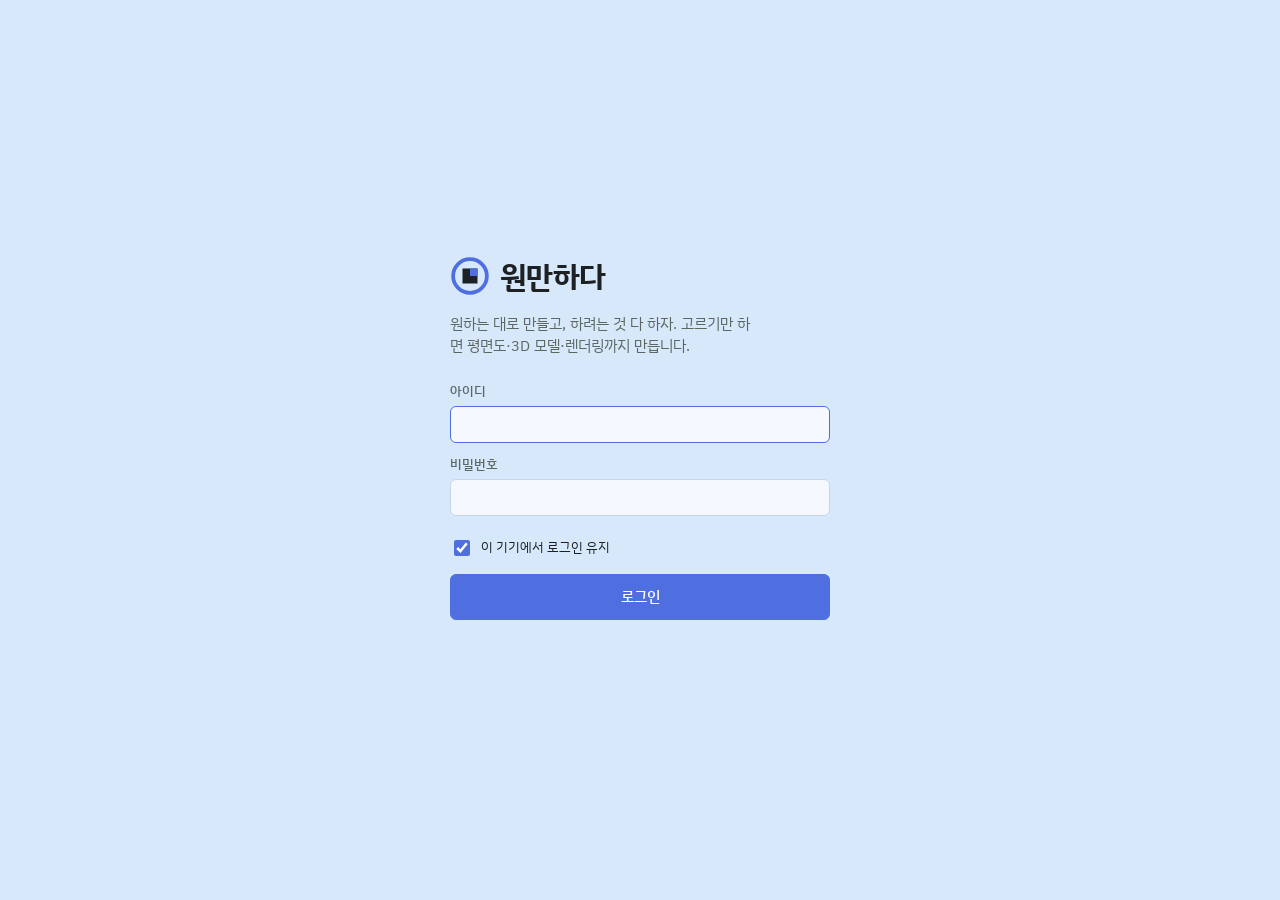
==== commit 329f629c: "Add files via upload" ====
--- a/index.html
+++ b/index.html
@@ -164,7 +164,7 @@
 #svg .L-room polygon{stroke:none}
 #svg .f-rf-bed,#svg .f-rf-dress{fill:rgba(36,83,196,.045)}#svg .f-rf-bath,#svg .f-rf-util,#svg .f-rf-wet{fill:rgba(13,138,138,.07)}
 #svg .f-rf-living,#svg .f-rf-studio{fill:rgba(192,122,0,.045)}#svg .f-rf-kitchen{fill:rgba(192,122,0,.07)}#svg .f-rf-entry,#svg .f-rf-pantry,#svg .f-rf-storage{fill:rgba(100,110,105,.08)}
-#svg .f-rf-deck{fill:rgba(140,100,70,.12)}#svg .f-rf-void{fill:var(--canvas)}
+#svg .f-rf-deck{fill:rgba(140,100,70,.12)}#svg .f-rf-void{fill:var(--canvas)}#svg .L-hflow polyline{stroke:#1f9d6b;stroke-width:2.2px;fill:none;vector-effect:non-scaling-stroke}#svg .L-hflow polyline.bad{stroke:#e0752d}#svg .L-hflow text{fill:#1f7a55;font-weight:600}
 #svg .L-furn *{stroke:var(--furn)}#svg .L-furn text{fill:var(--furn);stroke:none}
 #svg .f-ff{fill:var(--canvas)!important}#svg .f-ink{fill:var(--ink)!important;stroke:var(--ink)}
 #svg .L-win *{stroke:var(--glaz)}#svg .L-win rect,#svg .L-win polygon{fill:var(--canvas)}
@@ -492,6 +492,8 @@
 .tp-custom input{width:38px;height:38px;border:0;padding:0;background:none}
 .tp-prev{display:flex;height:34px;border-radius:12px;overflow:hidden}.tp-prev i{flex:1}
 @media (max-width:700px){.themepop{left:0;right:0;top:auto;bottom:0;width:auto;border-radius:22px 22px 0 0}}
+.topdock .seg button:disabled{opacity:.35}.wrow{display:flex;gap:6px;align-items:center;flex-wrap:wrap;padding:6px;border-radius:12px}.wrow.on{background:#e6f7f8}.wrow select{min-height:40px;border-radius:10px}
+.cropbox{border-radius:16px;background:#fff;border:1.5px solid var(--line);height:260px;overflow:hidden}.cropbox svg{width:100%;height:100%;touch-action:none;cursor:crosshair}
 @media print{
  body *{visibility:hidden}#svg,#svg *{visibility:visible}
  #svg{position:fixed;inset:0;width:100%;height:100%}
@@ -540,8 +542,10 @@
  <main class="stage">
   <div class="topdock">
    <div class="seg" role="group" aria-label="보기"><button data-view="2d" aria-pressed="true">2D 평면</button><button data-view="model" aria-pressed="false">3D</button><button data-view="render" aria-pressed="false">렌더링</button></div>
+   <div class="seg" style="padding:4px"><button id="bUndo" title="되돌리기 (Ctrl+Z)" disabled>↶</button><button id="bRedo" title="다시 하기 (Ctrl+Y)" disabled>↷</button></div>
    <div class="fchips" id="floorChips"></div>
    <div class="sp"></div>
+   <button class="tbtn" id="bFlow" aria-pressed="true">🚶 동선</button>
    <button class="tbtn" id="bTheme">🎨 색</button>
    <button class="tbtn" id="bCheck">✓</button>
    <button class="tbtn" id="bMeasure" aria-pressed="false">📏 거리</button>
@@ -1266,17 +1270,17 @@
 /* ================= 가구 ================= */
 function furnList(list) { return (list || []).filter(x => x.n > 0).map(x => ({ id: x.id, n: x.n, w: x.w, d: x.d })); }
 function furnishV4(m, r, f, o, err) {
-  const I = inner(m, r);
+  const I = inner(m, r), FW = freeObs(m, I);
   if (r.kind === 'entry' && m.blockMode) { const w = Math.min(1200, I.x1 - I.x0 - 100); if (w >= 400) F(m, 'shoe', I.x0, I.y1 - 350, I.x0 + w, I.y1, 1000, { side: 'n', label: '신발장' }); return; }
   const report = (res, label) => { for (const x of res.fails) err(`${r.name}: ${x.label} — ${x.reason}`, [{ label: `${x.label.replace(/ \d+개$/, '')} 하나 빼기`, act: { t: 'fdel', id: r.sp ? r.sp.id : 'living', fid: x.id } }, SMALLER_BED[x.id] && r.sp ? { label: `${catById(SMALLER_BED[x.id]).name}로 바꾸기`, act: { t: 'fswap', id: r.sp.id, fid: x.id, to: SMALLER_BED[x.id] } } : null, r.sp ? { label: `${r.name} 가로 +600`, act: { t: 'sset', id: r.sp.id, key: 'w', v: r.sp.w + 600 } } : null], 'furn');
     for (const x of res.flow.filter(q => !q.ok)) err(`${r.name}: ${x.label} 앞까지 갈 통로(폭 500mm)가 없습니다.`, [{ label: `${x.label.replace(/ \d+개$/, '')} 하나 빼기`, act: { t: 'fdel', id: r.sp ? r.sp.id : 'living', fid: x.id } }], 'furn'); };
   if (['master', 'bed', 'other', 'dress', 'util', 'pantry', 'storage'].includes(r.kind)) {
-    const res = solveRoom(m, r, I, furnList(r.sp.furn), [], r.sp.fpos); pushPlaced(m, r, res); if (!r.sp.id.startsWith('fill')) report(res); return;
+    const res = solveRoom(m, r, I, furnList(r.sp.furn), FW, r.sp.fpos); pushPlaced(m, r, res); if (!r.sp.id.startsWith('fill')) report(res); return;
   }
   if (r.kind === 'bath') return bathV4(m, r, I, r.sp);
   if (r.kind === 'living') {
     const all = furnList(f.livingFurn), ct = all.find(x => x.id === 'ctable'), main = all.filter(x => x.id !== 'ctable');
-    const res = solveRoom(m, r, I, main, m.furn.filter(q => ov(q, I)), f.livingPos); pushPlaced(m, r, res); report(res);
+    const res = solveRoom(m, r, I, main, [...m.furn.filter(q => ov(q, I)), ...FW], f.livingPos); pushPlaced(m, r, res); report(res);
     if (ct) {
       const sofa = res.placed.find(q => q.kind === 'sofa');
       if (sofa) {
@@ -1358,7 +1362,7 @@
 /* ================= 도면 파일(DXF·DWG)로 시작한 리모델링 ================= */
 function importModel(P) {
   const R = P.r, F0 = R.file, f = R.fl[0], issues = [], warn = [];
-  const segs = F0 ? F0.segs.filter(s => F0.sel[s.L]) : [];
+  const segs = F0 ? F0.segs.filter(s => F0.sel[s.L] && inCrop(F0, s)) : [];
   const b = F0 ? F0.box : { x0: 0, y0: 0, x1: 10000, y1: 8000 };
   const fm = { W: b.x1 - b.x0, D: b.y1 - b.y0, H: R.H, spec: { remodel: true, roof: 'none', wallMat: 'stucco_w', roofMat: 'metal_d', H: R.H, floors: 1, type: '리모델링' }, rooms: [], walls: [], furn: [], warn: [], fits: [], issues: [], fi: 0, segs, ox: b.x0, oy: b.y0, imported: true };
   const idx = { bed: 0, other: 0, bath: 0, bathN: f.spaces.filter(s => s.kind === 'bath').length };
@@ -1589,11 +1593,22 @@
       if (e) { const fw = Math.min(front.w, e.b - e.a - 300); a0 = e.a + 150; if (fp) { const along = e.o === 'h' ? fp[0] : fp[1]; a0 = clamp(Math.round((along - fw / 2) / 10) * 10, e.a + 150, e.b - 150 - fw); }
         op(e.wall, a0, a0 + fw, 'front', 0, 2250, { side: e.side === 's' || e.side === 'w' ? -1 : 1, hinge: front.hand === 'R' ? 'b' : 'a', double: fw >= 1500 }); frontDone = true; b.doorPt = e.o === 'h' ? [a0 + fw / 2, e.c] : [e.c, a0 + fw / 2]; }
       else err(o.doorWest ? '현관이 계단실 쪽(왼쪽) 벽에 붙어 있어야 현관문을 낼 수 있습니다.' : '현관이 바깥벽에 붙어 있지 않아 현관문을 낼 수 없습니다.', [], 'warn'); return; }
+    const wkey = (f.spaces.find(q => q.id === b.ref) || {}).id || b.ref; if (f.winAuto && f.winAuto[wkey] === false) return;
     for (const e of segs) { if (o.loft || (o.doorWest && e.side === 'w')) continue; const L = e.b - e.a; if (L < 900) continue; const mid = (e.a + e.b) / 2;
       let ww = isRoom ? clamp(r100(L * 0.5), 900, 2400) : small ? 600 : kind === 'living' ? clamp(r100(L * 0.6), 1200, 3600) : kind === 'kitchen' || kind === 'dining' ? Math.min(1200, L - 600) : 0;
       if (!ww || !freeOn(e.wall, mid - ww / 2, mid + ww / 2)) continue;
       if (isRoom) win(e.wall, mid, ww, 900, 2200, { split: ww > 1600 ? 2 : 1 }); else if (small) win(e.wall, mid, ww, 1500, 2100, { frosted: kind === 'bath' }); else if (kind === 'living') win(e.wall, mid, ww, e.side === 's' ? 400 : 900, 2200, { split: L > 2400 ? 3 : 2 }); else win(e.wall, mid, ww, 1100, 2200); }
   });
+  // 사용자가 직접 놓은 창 (바깥벽)
+  m.userWins = [];
+  for (const wv of (f.windows || [])) {
+    const [px, py] = wv.pt, cands = [[out.S, 'h', 0, px], [out.N, 'h', D, px], [out.Wst, 'v', 0, py], [out.E, 'v', W, py]].map(([wall, o2, c, al]) => ({ wall, o2, c, al, d: o2 === 'h' ? Math.abs(py - c) : Math.abs(px - c) })).sort((p, q) => p.d - q.d)[0];
+    const lim = cands.o2 === 'h' ? W : D, ww = clamp(wv.w || 1200, 400, lim - 400), mid = clamp(cands.al, 200 + ww / 2, lim - 200 - ww / 2);
+    if (!freeOn(cands.wall, mid - ww / 2, mid + ww / 2)) { cands.wall.ops = cands.wall.ops.filter(q => q.kind !== 'window' || !(mid - ww / 2 < q.b && q.a < mid + ww / 2)); }
+    if (!freeOn(cands.wall, mid - ww / 2, mid + ww / 2)) { err('창: 문과 겹치는 자리라 놓지 못했습니다. 다른 자리를 눌러 주세요.', [], 'warn'); continue; }
+    const sill = wv.sill ?? 900, head = Math.max(sill + 300, wv.head ?? 2200); win(cands.wall, mid, ww, sill, head, { split: ww > 1600 ? (ww > 2600 ? 3 : 2) : 1 });
+    m.userWins.push({ id: wv.id, pt: cands.o2 === 'h' ? [mid, cands.c] : [cands.c, mid], o: cands.o2, w: ww });
+  }
   if (!frontDone && (i === 0 || o.unitEntry) && !placed.some(b => kindOf(b) === 'entry') && placed.length && !o.loft) err('현관이 없습니다. 공간 구성에서 현관을 켜 주세요.', [], 'info');
   // 계단·EV
   const sb = placed.find(b => b.ref === 'stair');
@@ -1607,9 +1622,11 @@
   m.livingX0 = lv && lv.room ? lv.room.x0 : 0; m.ys0 = lv && lv.room && lv.room.y0 === 0 ? 0 : 1; m.ys1 = D;
   m.blocksPlaced = placed.map(b => ({ id: b.id, x: b.x, y: b.y, w: b.w, d: b.d, doorPt: b.doorPt || null, doorO: b.doorO || null, pts: b.ref === 'stair' ? b.pts : null, low: b.rects || null, high: b.high || null }));
   // 가구 (자동 배치 뒤, 사용자가 옮긴 자리 적용)
+  m.freeWalls = (f.freeWalls || []).map(q => ({ ...q })).filter(q => Math.hypot(q.x2 - q.x1, q.y2 - q.y1) > 100);
   for (const r of m.rooms) { if (r.part || r.kind === 'hall') continue; const n0 = m.furn.length; furnishV4(m, r, f, o, err);
     const store = furnPosStore(f, r.key) || {}, cnt = {};
     for (const q of m.furn.slice(n0)) { if (!q.fk) { cnt[q.kind] = (cnt[q.kind] || 0); q.fk = `~${q.kind}#${cnt[q.kind]++}`; q.rk = r.key; const p = store[q.fk]; if (p) { let w = q.x1 - q.x0, d = q.y1 - q.y0; if (p.rot) [w, d] = [d, w]; q.x0 = r.x0 + p.x; q.y0 = r.y0 + p.y; q.x1 = q.x0 + w; q.y1 = q.y0 + d; if (p.rot && q.face) q.face = { n: 'e', e: 's', s: 'w', w: 'n' }[q.face]; } } } }
+  if (!o.unitEntry && !o.loft) houseFlow(m, err);
   return m;
 }
 /** 자동 배치 결과를 블록으로 바꿔 배치 편집을 시작한다 */
@@ -1738,6 +1755,55 @@
   return out.filter(r => r.b - r.a > 50);
 }
 
+/* ================= 자유 벽 · 집 전체 동선 ================= */
+function freeObs(m, I) {
+  const out = [];
+  for (const w of (m.freeWalls || [])) { const L = Math.hypot(w.x2 - w.x1, w.y2 - w.y1), n = Math.max(1, Math.ceil(L / 100)), t = (w.t || 100) / 2 + 20;
+    for (let k = 0; k <= n; k++) { const x = w.x1 + (w.x2 - w.x1) * k / n, y = w.y1 + (w.y2 - w.y1) * k / n; const r = { x0: x - t, y0: y - t, x1: x + t, y1: y + t }; if (!I || ov(r, I)) out.push(r); } }
+  return out;
+}
+/** 현관(위층은 계단)에서 각 방 문까지 폭 500mm 이상 길이 있는지 찾고, 가장 좁은 폭을 잰다 */
+function houseFlow(m, err) {
+  const g = 100, nx = Math.ceil(m.W / g), ny = Math.ceil(m.D / g), N = nx * ny, blk = new Uint8Array(N);
+  const mark = (x0, y0, x1, y1, v = 1) => { for (let y = Math.max(0, Math.floor(y0 / g)); y < Math.min(ny, Math.ceil(y1 / g)); y++) for (let x = Math.max(0, Math.floor(x0 / g)); x < Math.min(nx, Math.ceil(x1 / g)); x++) blk[y * nx + x] = v; };
+  const PASS = new Set(['door', 'sliding', 'open', 'front', 'triple']);
+  for (const w of m.walls) { const t = w.t / 2 + 10; if (w.o === 'h') mark(w.a, w.c - t, w.b, w.c + t); else mark(w.c - t, w.a, w.c + t, w.b); }
+  for (const w of m.walls) for (const op2 of w.ops) if (PASS.has(op2.kind)) { const t = w.t / 2 + 20; if (w.o === 'h') mark(op2.a + 30, w.c - t, op2.b - 30, w.c + t, 0); else mark(w.c - t, op2.a + 30, w.c + t, op2.b - 30, 0); }
+  for (const q of m.furn) if ((q.h || 0) > 300 && !['rug', 'sink', 'cook', 'tv'].includes(q.kind)) mark(q.x0, q.y0, q.x1, q.y1);
+  for (const r of m.rooms) if (r.kind === 'stair' || r.kind === 'ev') mark(r.x0, r.y0, r.x1, r.y1);
+  for (const r of freeObs(m, null)) mark(r.x0, r.y0, r.x1, r.y1);
+  // 장애물까지 거리(칸)
+  const dist = new Int16Array(N).fill(-1), q = [];
+  for (let k = 0; k < N; k++) { const x = k % nx, y = (k - x) / nx; if (blk[k] || x === 0 || y === 0 || x === nx - 1 || y === ny - 1) { dist[k] = 0; q.push(k); } }
+  for (let h = 0; h < q.length; h++) { const k = q[h], x = k % nx, y = (k - x) / nx; for (let dy = -1; dy <= 1; dy++) for (let dx = -1; dx <= 1; dx++) { const X = x + dx, Y = y + dy; if (X < 0 || Y < 0 || X >= nx || Y >= ny) continue; const n2 = Y * nx + X; if (dist[n2] < 0) { dist[n2] = dist[k] + 1; q.push(n2); } } }
+  const TH = 3; // 장애물에서 2.5칸 이상 → 폭 약 500mm 이상
+  const cell = (px, py) => clamp(Math.floor(py / g), 0, ny - 1) * nx + clamp(Math.floor(px / g), 0, nx - 1);
+  const nearOk = (k, th) => { if (dist[k] >= th) return k; const x0 = k % nx, y0 = (k - x0) / nx; let best = -1, bd = 1e9; for (let dy = -5; dy <= 5; dy++) for (let dx = -5; dx <= 5; dx++) { const X = x0 + dx, Y = y0 + dy; if (X < 0 || Y < 0 || X >= nx || Y >= ny) continue; const n2 = Y * nx + X; if (dist[n2] >= th && dx * dx + dy * dy < bd) { bd = dx * dx + dy * dy; best = n2; } } return best; };
+  // 출발점: 현관문 안쪽, 없으면 계단 끝
+  let start = null;
+  for (const w of m.walls) for (const op2 of w.ops) if (op2.kind === 'front') { const c = (op2.a + op2.b) / 2, off = (op2.side || -1) * -(w.t / 2 + 350); start = w.o === 'h' ? [c, w.c + off] : [w.c + off, c]; }
+  if (!start && m.stair) { const ex = stairExit(m.stair).pt; start = ex; }
+  if (!start) { m.flowPaths = []; return; }
+  const bfs = th => { const prev = new Int32Array(N).fill(-2), s0 = nearOk(cell(...start), th); if (s0 < 0) return null; prev[s0] = -1; const qq = [s0];
+    for (let h = 0; h < qq.length; h++) { const k = qq[h], x = k % nx, y = (k - x) / nx; for (const [dx, dy] of [[1, 0], [-1, 0], [0, 1], [0, -1]]) { const X = x + dx, Y = y + dy; if (X < 0 || Y < 0 || X >= nx || Y >= ny) continue; const n2 = Y * nx + X; if (prev[n2] !== -2 || dist[n2] < th) continue; prev[n2] = k; qq.push(n2); } }
+    return prev; };
+  const P3 = bfs(TH), P2 = bfs(2);
+  m.flowPaths = [];
+  for (const r of m.rooms) {
+    if (!r.name || r.part || ['hall', 'stair', 'ev', 'entry', 'landing'].includes(r.kind)) continue;
+    const cx = (r.x0 + r.x1) / 2, cy = (r.y0 + r.y1) / 2;
+    const dp = (m.blocksPlaced || []).find(b => b.id === r.blockId), tp = dp && dp.doorPt ? [dp.doorPt[0] + Math.sign(cx - dp.doorPt[0]) * Math.min(400, Math.abs(cx - dp.doorPt[0])), dp.doorPt[1] + Math.sign(cy - dp.doorPt[1]) * Math.min(400, Math.abs(cy - dp.doorPt[1]))] : [cx, cy];
+    let ok = false, path = null, minD = 99;
+    const inRoom = (P, th) => { let best = -1, bd = 1e18; for (let y = Math.max(0, Math.floor(r.y0 / g)); y < Math.min(ny, Math.ceil(r.y1 / g)); y++) for (let x = Math.max(0, Math.floor(r.x0 / g)); x < Math.min(nx, Math.ceil(r.x1 / g)); x++) { const k = y * nx + x; if (P[k] === -2 || dist[k] < th) continue; const d2 = ((x + .5) * g - tp[0]) ** 2 + ((y + .5) * g - tp[1]) ** 2; if (d2 < bd) { bd = d2; best = k; } } return best; };
+    for (const [P, th] of [[P3, TH], [P2, 2]]) { if (!P) continue; let t = nearOk(cell(...tp), th); if (t < 0 || P[t] === -2) t = inRoom(P, th); if (t < 0 || P[t] === -2) continue; const pts = []; let k = t; while (k >= 0) { minD = Math.min(minD, dist[k]); pts.push([(k % nx + .5) * g, (Math.floor(k / nx) + .5) * g]); k = P[k]; } path = pts.reverse(); ok = th === TH; break; }
+    const width = path ? Math.max(0, (minD * 2 - 1) * g) : 0;
+    if (path) { const simp = [path[0]]; for (let i = 1; i < path.length - 1; i++) { const a = simp[simp.length - 1], b = path[i + 1]; if (!((a[0] === path[i][0] && path[i][0] === b[0]) || (a[1] === path[i][1] && path[i][1] === b[1]))) simp.push(path[i]); } simp.push(path[path.length - 1]); path = simp; }
+    m.flowPaths.push({ name: r.name, key: r.key, ok, pts: path, width, at: [cx, cy] });
+    if (!path) err(`${r.name}: ${m.stair && !m.walls.some(w => w.ops.some(o2 => o2.kind === 'front')) ? '계단' : '현관'}에서 가는 길이 막혀 있습니다. 문 위치나 가구·벽을 확인해 주세요.`, [], 'warn');
+    else if (!ok) err(`${r.name}: 가는 길 중 가장 좁은 곳이 약 ${fmt(width)}mm입니다 (500mm 미만).`, [], 'warn');
+  }
+}
+
 /* ===================== 03b. 도면 파일 불러오기 (DXF는 바로, DWG는 libredwg-web) ===================== */
 const KEEP_LAYER = /wall|벽|wal|column|기둥|구조|struct|a-wl|콘크리트|conc|rc/i;
 const BATH_RE = /욕실|화장실|욕조|샤워|파우더|bath|toilet|wc|shower|변기|wash/i;
@@ -1747,9 +1813,9 @@
   const mul = (A, B) => [A[0] * B[0] + A[1] * B[3], A[0] * B[1] + A[1] * B[4], A[0] * B[2] + A[1] * B[5] + A[2], A[3] * B[0] + A[4] * B[3], A[3] * B[1] + A[4] * B[4], A[3] * B[2] + A[4] * B[5] + A[5]];
   const walk = (list, M, depth, layerOver) => {
     for (const e of list) {
-      if (e.type === 'TEXT') { if (BATH_RE.test(e.t)) { const p = T(M, e.x, e.y); out.marks = out.marks || []; out.marks.push([p[0] * unit, p[1] * unit]); } continue; }
+      if (e.type === 'TEXT') { if (e.t && BATH_RE.test(e.t)) { const p = T(M, e.x, e.y); out.marks = out.marks || []; out.marks.push([p[0] * unit, p[1] * unit]); } continue; }
       if (e.type === 'INSERT' && BATH_RE.test(e.name || '')) { const p = T(M, e.x, e.y); out.marks = out.marks || []; out.marks.push([p[0] * unit, p[1] * unit]); }
-      if (out.length > 250000) return;
+      if (e.type !== 'TEXT' && e.type !== 'INSERT' && out.length > 400000) continue;
       const L = (e.layer === '0' && layerOver) ? layerOver : e.layer;
       if (e.type === 'LINE') { const a = T(M, e.x1, e.y1), b = T(M, e.x2, e.y2); push(a[0], a[1], b[0], b[1], L); }
       else if (e.type === 'POLY') { const P = e.pts.map(p => T(M, p[0], p[1])); for (let i = 0; i < P.length - 1; i++) push(...P[i], ...P[i + 1], L); if (e.closed && P.length > 2) push(...P[P.length - 1], ...P[0], L); }
@@ -1843,14 +1909,25 @@
   const sel = {}; let any = false;
   for (const L of Object.keys(layers)) { sel[L] = KEEP_LAYER.test(L); any = any || sel[L]; }
   if (!any) for (const L of Object.keys(layers)) sel[L] = true;
-  const f = { name: file.name, segs, layers, sel };
-  f.box = drawingBox(f);
+  const f = { name: file.name, segs, layers, sel, crop: null };
+  f.box = drawingBox(f); const ac = autoCrop(f); if (ac) { f.crop = ac; f.autoCropped = true; f.box = drawingBox(f); }
   let marks = segs.marks || []; if (!raw.unitCode && marks.length && segs.length && segs[0].x1 !== undefined) {}
   f.baths = findBaths(f, marks);
   return f;
 }
+const inCrop = (f, g) => !f.crop || ((g.x1 >= f.crop.x0 && g.x1 <= f.crop.x1 && g.y1 >= f.crop.y0 && g.y1 <= f.crop.y1) || (g.x2 >= f.crop.x0 && g.x2 <= f.crop.x1 && g.y2 >= f.crop.y0 && g.y2 <= f.crop.y1));
+/** 여러 도면이 한 파일에 있으면 벽 선이 가장 많이 모인 한 덩어리를 찾는다 */
+function autoCrop(f) {
+  const s = f.segs.filter(g => f.sel[g.L]); if (s.length < 20) return null;
+  const run = (vals, gap) => { vals.sort((a, b) => a[0] - b[0]); const groups = []; let cur = null; for (const [v, n] of vals) { if (!cur || v - cur.b > gap) { cur = { a: v, b: v, n: 0 }; groups.push(cur); } cur.b = v; cur.n += n; } return groups.sort((p, q) => q.n - p.n)[0]; };
+  const gx = run(s.map(g => [(g.x1 + g.x2) / 2, 1]), 6000); const s2 = s.filter(g => (g.x1 + g.x2) / 2 >= gx.a && (g.x1 + g.x2) / 2 <= gx.b);
+  const gy = run(s2.map(g => [(g.y1 + g.y2) / 2, 1]), 6000);
+  const box = { x0: gx.a - 1500, x1: gx.b + 1500, y0: gy.a - 1500, y1: gy.b + 1500 };
+  const all = drawingBox({ ...f, crop: null }); if (box.x1 - box.x0 > (all.x1 - all.x0) * .92 && box.y1 - box.y0 > (all.y1 - all.y0) * .92) return null;
+  return box;
+}
 function drawingBox(f) {
-  const s = f.segs.filter(g => f.sel[g.L]); if (!s.length) return { x0: 0, y0: 0, x1: 10000, y1: 8000 };
+  const s = f.segs.filter(g => f.sel[g.L] && inCrop(f, g)); if (!s.length) return { x0: 0, y0: 0, x1: 10000, y1: 8000 };
   const xs = s.flatMap(g => [g.x1, g.x2]).sort((a, b) => a - b), ys = s.flatMap(g => [g.y1, g.y2]).sort((a, b) => a - b);
   const q = (a, p) => a[Math.min(a.length - 1, Math.max(0, Math.floor(a.length * p)))];
   return { x0: q(xs, 0.002), x1: q(xs, 0.998), y0: q(ys, 0.002), y1: q(ys, 0.998) };
@@ -1858,7 +1935,7 @@
 
 /** 욕실 글자·기호 위치에서 상하좌우로 가장 가까운 벽을 찾아 욕실 범위를 정한다 */
 function findBaths(f, marks) {
-  const W = f.segs.filter(s => f.sel[s.L]), out = [], b = f.box;
+  const W = f.segs.filter(s => f.sel[s.L] && inCrop(f, s)), out = [], b = f.box;
   for (const [px, py] of marks) {
     if (px < b.x0 || px > b.x1 || py < b.y0 || py > b.y1) continue;
     let L = -Infinity, R = Infinity, Dn = -Infinity, Up = Infinity;
@@ -1939,6 +2016,8 @@
     if (fm.segs) { for (const g of fm.segs) { const dx = g.x2 - g.x1, dy = g.y2 - g.y1, l = Math.hypot(dx, dy); if (l < 20) continue; const nx = -dy / l * 30, ny = dx / l * 30; L('wall', 'wallInt', prismF([[g.x1 + nx, g.y1 + ny], [g.x2 + nx, g.y2 + ny], [g.x2 - nx, g.y2 - ny], [g.x1 - nx, g.y1 - ny]], 'z', 0, H)); } }
     for (const r of (fm.rails || [])) { const hz = r.o === 'h', box = (a0, a1, t, z0, z1, mat) => L('rail', mat, hz ? boxF(a0, r.c - t, z0, a1, r.c + t, z1) : boxF(r.c - t, a0, z0, r.c + t, a1, z1));
       box(r.a, r.b, 12, 60, 1000, 'glass'); box(r.a, r.b, 30, 1000, 1060, 'frame'); const n = Math.max(1, Math.round((r.b - r.a) / 1200)); for (let k = 0; k <= n; k++) { const p = r.a + (r.b - r.a) * k / n; box(clamp(p - 25, r.a, r.b - 50), clamp(p + 25, r.a + 50, r.b), 25, 0, 1000, 'frame'); } }
+    for (const w of (fm.freeWalls || [])) { const Lw = Math.hypot(w.x2 - w.x1, w.y2 - w.y1); if (Lw < 1) continue; const t = (w.t || 100) / 2, nx = -(w.y2 - w.y1) / Lw * t, ny = (w.x2 - w.x1) / Lw * t, top = w.h || (m.floors[li + 1] && m.floors[li + 1].loftRect ? Math.min(H, FF - 200) : H);
+      L('wall', 'wallInt', prismF([[w.x1 + nx, w.y1 + ny], [w.x2 + nx, w.y2 + ny], [w.x2 - nx, w.y2 - ny], [w.x1 - nx, w.y1 - ny]], 'z', 0, top)); }
     if (!fm.piloti && !fm.imported && !fm.loftRect && !m.spec.remodel) L('ceiling', 'ceiling', boxF(100, 100, H, fm.W - 100, (fm.D || D) - 100, H + 20));
     for (const w of fm.walls) {
       const mat = w.ext ? 'wallExt' : 'wallInt', ops = [...w.ops].sort((a, b) => a.a - b.a);
@@ -2232,7 +2311,7 @@
   door: { name: '문', dxf: 'A-DOOR', c: 30 }, furn: { name: '가구', dxf: 'A-FURN', c: 8 }, label: { name: '실명·면적', dxf: 'A-ANNO', c: 7 },
   dim: { name: '치수', dxf: 'A-DIMS', c: 3 }, aux: { name: '보조선', dxf: 'A-AUX', c: 8 }, elev: { name: '입면', dxf: 'A-ELEV', c: 7 },
   stair: { name: '계단', dxf: 'A-STRS', c: 2 }, flow: { name: '동선', dxf: 'A-FLOW', c: 1 }, fail: { name: '못 넣은 가구', dxf: 'A-FAIL', c: 1 },
-  ground: { name: '지반선', dxf: 'A-GRND', c: 7 }
+  ground: { name: '지반선', dxf: 'A-GRND', c: 7 }, hflow: { name: '집 동선', dxf: 'A-PATH', c: 3 }
 };
 function P2() {
   const out = [];
@@ -2300,6 +2379,8 @@
     if ((m.rails || []).length) { const r = m.rails[0]; g.tx('label', r.o === 'h' ? (r.a + r.b) / 2 : r.c + 250, r.o === 'h' ? r.c + 220 : (r.a + r.b) / 2, '난간 h1,000', 120, 'middle', { halo: 1 }); }
     if (false) g.r('aux', lw.stair.x0, lw.stair.y0, lw.stair.x1, lw.stair.y1, { dash: 1 }); for (const q of (m.landings || [])) { g.r('stair', q.x0, q.y0, q.x1, q.y1); g.l('stair', q.x0, q.y0, q.x1, q.y1); } }
   if (fi === 0 && M.floors[1] && M.floors[1].loftRect) { const q = M.floors[1].loftRect; g.r('aux', q.x0, q.y0, q.x1, q.y1, { dash: 1 }); g.tx('label', (q.x0 + q.x1) / 2, q.y1 - 450, '복층 (위)', 180, 'middle', { halo: 1 }); }
+  for (const w of (m.freeWalls || [])) { const L = Math.hypot(w.x2 - w.x1, w.y2 - w.y1); if (L < 1) continue; const t = (w.t || 100) / 2, nx = -(w.y2 - w.y1) / L * t, ny = (w.x2 - w.x1) / L * t; g.p('wall', [[w.x1 + nx, w.y1 + ny], [w.x2 + nx, w.y2 + ny], [w.x2 - nx, w.y2 - ny], [w.x1 - nx, w.y1 - ny]], true); }
+  for (const fp of (m.flowPaths || [])) { if (fp.pts && fp.pts.length > 1) g.p('hflow', fp.pts, false, { dash: 1, cls: fp.ok ? 'ok' : 'bad' }); g.tx('hflow', fp.at[0], fp.at[1] - 520, fp.pts ? (fp.ok ? '🚶 통로 OK' : `⚠ 좁음 약 ${fmt(fp.width)}mm`) : '✕ 길 막힘', 120, 'middle', { halo: 1 }); }
   if (m.zoneLines) for (const z of m.zoneLines) { const x = typeof z === 'number' ? z : z.x, y0 = typeof z === 'number' ? m.ys0 : z.y0, y1 = typeof z === 'number' ? m.ys1 : z.y1; g.l('aux', x, y0 + 100, x, y1 - 100, { dash: 1 }); }
   if (m.segs) for (const sg of m.segs) g.l('wall', sg.x1, sg.y1, sg.x2, sg.y2, { heavy: 1 });
   if (fi > 0) { const lo = M.floors[fi - 1]; if (lo.W > W + 300) { g.r('aux', W + 100, -100, lo.W + 100, D + 100, { dash: 1 }); g.tx('label', (W + lo.W) / 2 + 100, D / 2, '아래층 지붕(테라스)', 200, 'middle', { halo: 1 }); } }
@@ -2537,7 +2618,7 @@
     }
     (groups[p.L] = groups[p.L] || []).push(s);
   }
-  const order = ['room', 'elev', 'ground', 'furn', 'stair', 'flow', 'wall', 'win', 'door', 'aux', 'dim', 'label', 'fail'];
+  const order = ['room', 'elev', 'ground', 'furn', 'stair', 'flow', 'hflow', 'wall', 'win', 'door', 'aux', 'dim', 'label', 'fail'];
   return order.filter(k => groups[k]).map(k => `<g class="L L-${k}" data-layer="${k}"${hidden[k] ? ' style="display:none"' : ''}>${groups[k].join('')}</g>`).join('');
 }
 
@@ -2975,9 +3056,19 @@
   g.rotation.z = rot; g.position.set((f.x0 + f.x1) / 2000, (f.y0 + f.y1) / 2000, 0);
   return g;
 }
+/* 내 가구 3D 모델(.glb): 이 기기에 저장된 파일을 불러와 가구 크기에 맞춰 넣음 */
+const GLB_CACHE = new Map();
+function loadGLTFLoader() { if (THREE.GLTFLoader) return Promise.resolve(); return new Promise((ok, no) => { const s2 = document.createElement('script'); s2.src = 'https://cdn.jsdelivr.net/npm/three@0.128.0/examples/js/loaders/GLTFLoader.js'; s2.onload = ok; s2.onerror = no; document.head.appendChild(s2); }); }
+function glbScene(id) { if (!GLB_CACHE.has(id)) GLB_CACHE.set(id, (async () => { const buf = await IDB.get('glb', id); if (!buf) return null; await loadGLTFLoader(); return new Promise(ok => new THREE.GLTFLoader().parse(buf, '', g => ok(g.scene), () => ok(null))); })()); return GLB_CACHE.get(id); }
+function attachGLB(group, f, id) {
+  glbScene(id).then(sc => { if (!sc) return; const o = sc.clone(true); o.rotation.x = Math.PI / 2; const box = new THREE.Box3().setFromObject(o), sz = box.getSize(new THREE.Vector3());
+    const swap = ['e', 'w'].includes(f.side), W = (swap ? f.y1 - f.y0 : f.x1 - f.x0) / 1000, D = (swap ? f.x1 - f.x0 : f.y1 - f.y0) / 1000, H = (f.h || 800) / 1000;
+    o.scale.set(W / (sz.x || 1), D / (sz.y || 1), H / (sz.z || 1)); const b2 = new THREE.Box3().setFromObject(o), c = b2.getCenter(new THREE.Vector3()); o.position.set(-c.x, -c.y, -b2.min.z);
+    o.traverse(m => { if (m.isMesh) { m.castShadow = m.receiveShadow = true; } }); group.clear(); group.add(o); GL3.dirty = true; }).catch(() => { });
+}
 function fancyFurniture(model, pal) {
   const X = fancyMats(pal), out = [];
-  model.floors.forEach(fm => { for (const f of fm.furn) { if (f.kind === 'column' || f.kind === 'stall') continue; const g = fancyItem(f, X); if (!g) continue; g.position.z = (fm.z0 || 0) / 1000; g.userData.level = fm.level; out.push(g); } });
+  model.floors.forEach(fm => { for (const f of fm.furn) { if (f.kind === 'column' || f.kind === 'stall') continue; const cat = f.catId && catById(f.catId); const g = fancyItem(cat && cat.glb ? { ...f, kind: 'box' } : f, X); if (!g) continue; if (cat && cat.glb) attachGLB(g.children.length ? g : g, f, cat.id); g.position.z = (fm.z0 || 0) / 1000; g.userData.level = fm.level; out.push(g); } });
   return out;
 }
 
@@ -3040,12 +3131,13 @@
   $('#bOpt').onclick = () => document.body.classList.toggle('optopen'); $('#optClose').onclick = () => document.body.classList.remove('optopen');
   $('#bHome').onclick = () => showStart(); $('#bSave').onclick = saveProject; $('#bMore').onclick = openMore; $('#bNew').onclick = newStart; $('#bSetup').onclick = () => openFlow();
   $('#bCheck').onclick = () => { if (ST.M) openCheck(); };
-  $('#bTheme').onclick = openTheme;
+  $('#bTheme').onclick = openTheme; $('#bUndo').onclick = () => histGo(-1); $('#bRedo').onclick = () => histGo(1); $('#bFlow').onclick = () => { ST.hidden.hflow = !ST.hidden.hflow; $('#bFlow').setAttribute('aria-pressed', !ST.hidden.hflow); draw2D(); };
   init2D(); buildPalette();
   const last = JSON.parse(localStorage.getItem('wonman7.last') || 'null');
   if (last && last.P && last.P.v7) { ST.P = last.P; ST.name = last.name || ST.name; ST.pid = last.pid || null; $('#projName').textContent = ST.name; enterEditor(); }
   else showStart();
-  addEventListener('keydown', e => { if (e.key === 'Escape') { if (ST.measure) setMeasure(false); select(null); document.body.classList.remove('optopen'); } if ((e.key === 'Delete' || e.key === 'Backspace') && ST.sel && ST.sel.type === 'block' && !/INPUT|SELECT|TEXTAREA/.test(document.activeElement.tagName)) removeSel(); });
+  addEventListener('keydown', e => { if ((e.ctrlKey || e.metaKey) && !/INPUT|SELECT|TEXTAREA/.test(document.activeElement.tagName)) { if (e.key.toLowerCase() === 'z' && !e.shiftKey) { e.preventDefault(); histGo(-1); return; } if (e.key.toLowerCase() === 'y' || (e.key.toLowerCase() === 'z' && e.shiftKey)) { e.preventDefault(); histGo(1); return; } }
+    if (e.key === 'Escape') { if (ST.wallTool) setWallTool(false); if (ST.measure) setMeasure(false); select(null); document.body.classList.remove('optopen'); } if ((e.key === 'Delete' || e.key === 'Backspace') && ST.sel && ST.sel.type === 'block' && !/INPUT|SELECT|TEXTAREA/.test(document.activeElement.tagName)) removeSel(); });
 }
 function showStart() {
   const S = $('#start'); S.hidden = false;
@@ -3076,7 +3168,7 @@
   floorsOf().forEach((f, i) => { if (!Array.isArray(f.blocks)) f.blocks = []; if ((i === 0 || isVilla()) && f.entry === false && !f.blocks.some(b => b.ref === 'entry') && !f._entryAsked) { f.entry = true; f._entryAsked = true; f.blocks.push({ id: uid(), ref: 'entry', x: 0, y: 0, w: 1500, d: 1500, touched: true }); } });
 }
 function enterEditor() {
-  $('#start').hidden = true; $('#flow').hidden = true;
+  $('#start').hidden = true; $('#flow').hidden = true; histReset();
   $('#bSetup').hidden = ST.P.mode !== 'building';
   applyFloorDefaults(); buildPalette(); rebuild(true); setView(ST.view = '2d', true);
 }
@@ -3134,6 +3226,8 @@
   if (k === 'file') { const F0 = r.file; title = '평면도 파일을 올려 주세요';
     body = `<div class="warnbox">⚠ 한 개 층의 평면도만 들어 있는 파일을 올려 주세요. 여러 층·입면·단면이 함께 있으면 벽이 겹쳐 보입니다.</div>
       <label class="drop">${F0 ? `<b>${esc(F0.name)}</b><span>선 ${fmt(F0.segs.length)}개 · 다른 파일로 바꾸려면 누르세요</span>` : '<b>DWG · DXF 파일 고르기</b><span>여기를 누르세요</span>'}<input type="file" accept=".dwg,.dxf" id="dwgIn" hidden></label><p id="dwgStat" class="fhint"></p>
+      ${F0 ? `<h3 class="fsub">쓸 범위 <small>${F0.crop ? `${fmt((F0.crop.x1 - F0.crop.x0) / 1000, 1)} × ${fmt((F0.crop.y1 - F0.crop.y0) / 1000, 1)} m` : '전체'}${F0.autoCropped ? ' · 여러 도면이 있어 벽이 가장 많은 한 곳을 골랐습니다' : ''}</small></h3>
+        <div class="cropbox"><svg id="cropSvg"></svg></div><div class="ibtns" style="margin-top:6px"><button class="btn" data-crop="auto">자동 범위</button><button class="btn" data-crop="all">전체</button><span class="fhint" style="align-self:center">미리보기에서 쓸 평면을 대각선으로 끌어 고르세요.</span></div>` : ''}
       ${F0 ? `<h3 class="fsub">벽으로 남길 레이어 <small>${Object.values(F0.sel).filter(Boolean).length}/${Object.keys(F0.layers).length}</small></h3><div class="laychips">${Object.entries(F0.layers).sort((a, c) => c[1] - a[1]).slice(0, 60).map(([L, n]) => `<button data-lay="${esc(L)}" aria-pressed="${!!F0.sel[L]}">${esc(L)} <small>${fmt(n)}</small></button>`).join('')}</div>
         <p class="fhint">${(F0.baths || []).length ? `🚿 욕실 ${F0.baths.length}곳을 찾아 미리 넣어 둡니다.` : '욕실 글자(욕실·화장실·BATH 등)를 찾지 못했습니다. 평면에서 화장실을 끌어 넣어 주세요.'}</p>
         <h3 class="fsub">실내 높이</h3><div class="tiles t4">${[2300, 2400, 2500, 2700].map(v => big('data-rh', v, fmt(v) + ' mm', r.H === v)).join('')}</div>` : ''}`;
@@ -3145,10 +3239,25 @@
       <h3 class="fsub">실내 높이 ${r.loft.on ? '<small>복층이 있으면 3,300mm 이상</small>' : ''}</h3><div class="tiles t4">${(r.loft.on ? [3300, 3600, 4000, 4500, 5000] : [2300, 2400, 2500, 2600, 2700, 2800, 3000]).map(v => big('data-rh', v, fmt(v) + ' mm', r.H === v)).join('')}</div>`;
     can = r.W >= MIN_SIDE && r.D >= MIN_SIDE; }
   const last = ST.flowStep === steps.length - 1;
+  setTimeout(drawCrop, 0);
   F.innerHTML = `<div class="flow-in"><div class="fhead"><div class="dots">${steps.map((_, i) => `<i class="${i === ST.flowStep ? 'on' : i < ST.flowStep ? 'done' : ''}"></i>`).join('')}</div><h2>${title}</h2></div><div class="fbody">${body}</div>
     <div class="ffoot"><button class="btn big ghost" data-fn="prev">${ST.flowStep ? '← 이전' : '← 처음 화면'}</button><button class="btn big pri" data-fn="next" ${can ? '' : 'disabled'}>${last ? '평면으로 →' : '다음 →'}</button></div></div>`;
   bindFlow();
 }
+function drawCrop() {
+  const sv = $('#cropSvg'); if (!sv || !ST.P || !ST.P.r || !ST.P.r.file) return; const F0 = ST.P.r.file;
+  const all = drawingBox({ ...F0, crop: null, sel: Object.fromEntries(Object.keys(F0.layers).map(k => [k, true])) }), pad = (all.x1 - all.x0) * .02;
+  sv.setAttribute('viewBox', `${all.x0 - pad} ${-all.y1 - pad} ${all.x1 - all.x0 + 2 * pad} ${all.y1 - all.y0 + 2 * pad}`);
+  const step = Math.max(1, Math.ceil(F0.segs.length / 30000)); let lo = '', hi = '';
+  for (let i = 0; i < F0.segs.length; i += step) { const g = F0.segs[i], d = `M${g.x1|0} ${-g.y1|0}L${g.x2|0} ${-g.y2|0}`; if (F0.sel[g.L]) hi += d; else lo += d; }
+  const c = F0.crop;
+  sv.innerHTML = `<path d="${lo}" style="stroke:#c3cede;fill:none;stroke-width:1px;vector-effect:non-scaling-stroke"/><path d="${hi}" style="stroke:#26304a;fill:none;stroke-width:1.4px;vector-effect:non-scaling-stroke"/>${c ? `<rect x="${c.x0}" y="${-c.y1}" width="${c.x1 - c.x0}" height="${c.y1 - c.y0}" style="fill:rgba(79,111,224,.12);stroke:#4f6fe0;stroke-width:2.5px;vector-effect:non-scaling-stroke"/>` : ''}<rect id="cropDrag" style="fill:rgba(240,138,75,.15);stroke:#f08a4b;stroke-width:2px;vector-effect:non-scaling-stroke" width="0" height="0"/>`;
+  const pt = e => { const P = sv.createSVGPoint(); P.x = e.clientX; P.y = e.clientY; const q = P.matrixTransform(sv.getScreenCTM().inverse()); return [q.x, -q.y]; };
+  let a0 = null; sv.onpointerdown = e => { a0 = pt(e); sv.setPointerCapture(e.pointerId); };
+  sv.onpointermove = e => { if (!a0) return; const b0 = pt(e), r = $('#cropDrag'); r.setAttribute('x', Math.min(a0[0], b0[0])); r.setAttribute('y', -Math.max(a0[1], b0[1])); r.setAttribute('width', Math.abs(b0[0] - a0[0])); r.setAttribute('height', Math.abs(b0[1] - a0[1])); };
+  sv.onpointerup = e => { if (!a0) return; const b0 = pt(e); const w = Math.abs(b0[0] - a0[0]), h = Math.abs(b0[1] - a0[1]); if (w > 1000 && h > 1000) { F0.crop = { x0: Math.min(a0[0], b0[0]), x1: Math.max(a0[0], b0[0]), y0: Math.min(a0[1], b0[1]), y1: Math.max(a0[1], b0[1]) }; F0.autoCropped = false; afterCrop(); } a0 = null; };
+}
+function afterCrop() { const F0 = ST.P.r.file; F0.box = drawingBox(F0); F0.baths = findBaths(F0, F0.segs.marks || F0.marks || []); const f = ST.P.r.fl[0]; f.spaces = []; f.blocks = []; for (const bt of (F0.baths || [])) { const sp = newSpace('bath'); f.spaces.push(sp); f.blocks.push({ id: uid(), ref: sp.id, x: bt.x0, y: bt.y0, w: bt.x1 - bt.x0, d: bt.y1 - bt.y0, touched: true }); } openFlow(); }
 function bindFlow() {
   const F = $('#flow'), P = ST.P, b = P.b, r = P.r, re = () => openFlow();
   F.onclick = e => {
@@ -3167,6 +3276,7 @@
     if (d.hh) { b.H = +d.hh; return re(); } if (d.rh) { r.H = +d.rh; return re(); }
     if (d.loft != null) { r.loft.on = d.loft === '1'; if (r.loft.on && r.H < 3300) r.H = 4500; if (!r.loft.on && r.H > 3000) r.H = 2400; return re(); }
     if (d.lay != null) { r.file.sel[d.lay] = !r.file.sel[d.lay]; r.file.box = drawingBox(r.file); return re(); }
+    if (d.crop) { if (d.crop === 'all') { r.file.crop = null; r.file.autoCropped = false; } else { r.file.crop = autoCrop(r.file); r.file.autoCropped = !!r.file.crop; if (!r.file.crop) toast('한 덩어리로 보여 전체를 씁니다.'); } return afterCrop(); }
   };
   F.onchange = async e => {
     const t = e.target, d = t.dataset, v = t.value === '' ? null : +t.value;
@@ -3187,7 +3297,7 @@
 async function loadFile(file) {
   $('#dwgStat').textContent = file.name.toLowerCase().endsWith('.dwg') ? 'DWG를 해석하고 있습니다 (처음엔 조금 걸립니다)…' : '도면을 읽고 있습니다…';
   try {
-    const F0 = await loadDrawing(file); const R = ST.P.r; R.file = F0; ST.name = file.name.replace(/\.\w+$/, ''); $('#projName').textContent = ST.name;
+    const F0 = await loadDrawing(file); F0.marks = F0.segs.marks || []; const R = ST.P.r; R.file = F0; ST.name = file.name.replace(/\.\w+$/, ''); $('#projName').textContent = ST.name;
     const f = R.fl[0]; f.spaces = []; f.blocks = [];
     for (const bt of (F0.baths || [])) { const sp = newSpace('bath'); f.spaces.push(sp); f.blocks.push({ id: uid(), ref: sp.id, x: bt.x0, y: bt.y0, w: bt.x1 - bt.x0, d: bt.y1 - bt.y0, touched: true }); sp.w = bt.x1 - bt.x0; sp.d = bt.y1 - bt.y0; }
     openFlow();
@@ -3217,10 +3327,10 @@
     fls.forEach((f, i) => { if (!f || (P.mode === 'remodel' && i === 1)) return; if (!Array.isArray(f.blocks)) f.blocks = []; const { W, D } = floorDims(i); f._wantEntry = f.entry === true; syncBlocks(f, W, D, st0, P.mode === 'building' && !isVilla() && fls.length >= 4); if (isFile()) { const o = floorDims(0); f.blocks.forEach(b => { if (b.x >= W + o.x0 + 100 || (b.x === W + 600 && !b.placedFile)) { b.x = o.x0 + 300; b.y = o.y0 + 300; b.placedFile = 1; } }); } });
     if (st0) fls.forEach(f => (f && f.blocks || []).forEach(q => { if (q.ref === 'stair') { q.w = st0.fw; q.d = st0.fd; } }));
     if ((P.mode === 'building' && !isVilla()) || (P.mode === 'remodel' && !isFile())) { const sb = fls[0].blocks.find(q => q.ref === 'stair'); if (sb && !Bq.stairAt) Bq.stairAt = { x: sb.x, y: sb.y }; const eb = fls[0].blocks.find(q => q.ref === 'ev'); if (eb && !Bq.evAt) Bq.evAt = { x: eb.x, y: eb.y }; if (!st0) { delete Bq.stairAt; delete Bq.evAt; } }
+    histPush();
     ST.M = buildModel(P); ST.solids = buildSolids(ST.M); ST.key++;
     if (!sheets().some(s => s[0] === ST.sheet)) ST.sheet = 'plan0';
     if ((GL3.renderOpt.level || 0) >= ST.M.floors.length) GL3.renderOpt.level = 0;
-    localStorage.setItem('wonman7.last', JSON.stringify({ P: ST.P, name: ST.name, pid: ST.pid }));
     updateBar(); renderInsp();
     setView(ST.view, true);
   };
@@ -3237,6 +3347,31 @@
   $('#bSetup').hidden = !ST.P || ST.P.mode !== 'building';
 }
 function afterFix() { rebuild(true); openCheck(); }
+
+/* ---------- 되돌리기 · 자동 저장 ---------- */
+const HIST = { list: [], i: -1, lock: false };
+const snap = () => JSON.stringify(ST.P, (k, v) => k === 'file' && v && v.segs ? { ...v, segs: undefined, _ref: 1 } : v);
+function histPush() { if (HIST.lock || !ST.P) return; const js = snap(); if (HIST.list[HIST.i] === js) return; HIST.list = HIST.list.slice(0, HIST.i + 1); HIST.list.push(js); if (HIST.list.length > 120) HIST.list.shift(); HIST.i = HIST.list.length - 1; updUndo(); autoSaveSoon(); }
+function histReset() { HIST.list = []; HIST.i = -1; updUndo(); }
+function histGo(d) { const j = HIST.i + d; if (j < 0 || j >= HIST.list.length) return; HIST.i = j; const file = ST.P && ST.P.r && ST.P.r.file; const P = JSON.parse(HIST.list[j]); if (P.r && P.r.file && P.r.file._ref) P.r.file = file; ST.P = P; HIST.lock = true; ST.sel = null; renderInsp(); rebuild(true); HIST.lock = false; updUndo(); toast(d < 0 ? '되돌렸습니다.' : '다시 했습니다.', 1200); }
+function updUndo() { const u = $('#bUndo'), r = $('#bRedo'); if (u) u.disabled = HIST.i <= 0; if (r) r.disabled = HIST.i >= HIST.list.length - 1; }
+/* 자동 저장: 이 기기 안 IndexedDB에 최근 30개 기록 + 마지막 작업 */
+const IDB = { db: null, open() { return this.db ? Promise.resolve(this.db) : new Promise((ok, no) => { const r = indexedDB.open('wonman7', 2); r.onupgradeneeded = () => { const d = r.result; if (!d.objectStoreNames.contains('auto')) d.createObjectStore('auto', { keyPath: 't' }); if (!d.objectStoreNames.contains('glb')) d.createObjectStore('glb'); }; r.onsuccess = () => ok(this.db = r.result); r.onerror = () => no(r.error); }); },
+  async put(store, v, k) { const d = await this.open(); return new Promise(ok => { const t = d.transaction(store, 'readwrite'); k == null ? t.objectStore(store).put(v) : t.objectStore(store).put(v, k); t.oncomplete = ok; t.onerror = ok; }); },
+  async all(store) { const d = await this.open(); return new Promise(ok => { const r = d.transaction(store).objectStore(store).getAll(); r.onsuccess = () => ok(r.result || []); r.onerror = () => ok([]); }); },
+  async get(store, k) { const d = await this.open(); return new Promise(ok => { const r = d.transaction(store).objectStore(store).get(k); r.onsuccess = () => ok(r.result); r.onerror = () => ok(null); }); },
+  async del(store, k) { const d = await this.open(); return new Promise(ok => { const t = d.transaction(store, 'readwrite'); t.objectStore(store).delete(k); t.oncomplete = ok; }); } };
+let asT = 0, lastAuto = 0;
+function autoSaveSoon() { clearTimeout(asT); asT = setTimeout(autoSaveNow, 1500); }
+async function autoSaveNow() {
+  if (!ST.P) return; const fz = ST.P.r && ST.P.r.file, cs = fz ? (fz.segs || []).filter(g => inCrop(fz, g)) : null; const P = JSON.parse(JSON.stringify(ST.P, (k, v) => k === 'segs' ? undefined : v)); if (P.r && P.r.file) P.r.file.segs = cs.slice(0, 150000);
+  try { localStorage.setItem('wonman7.last', JSON.stringify({ P: { ...ST.P, r: ST.P.r ? { ...ST.P.r, file: ST.P.r.file ? { ...ST.P.r.file, segs: (cs || []).slice(0, 40000) } : null } : undefined }, name: ST.name, pid: ST.pid })); } catch { }
+  const now = Date.now(); if (now - lastAuto < 60000) return; lastAuto = now;
+  try { await IDB.put('auto', { t: now, name: ST.name, P }); const all = await IDB.all('auto'); all.sort((a, b) => b.t - a.t).slice(30).forEach(x => IDB.del('auto', x.t)); } catch { }
+}
+addEventListener('beforeunload', () => { try { autoSaveNow(); } catch { } });
+function backupFile() { if (!ST.P) return; download(`${fileBase()}_${new Date().toISOString().slice(0, 10)}.wonman`, JSON.stringify({ app: 'wonman7', name: ST.name, saved: Date.now(), P: ST.P }), 'application/json'); toast('백업 파일을 저장했습니다. 다른 기기에서도 불러올 수 있습니다.', 3500); }
+async function restoreFile(file) { try { const j = JSON.parse(await file.text()); if (!j.P || !j.P.v7) throw 0; ST.P = j.P; ST.name = j.name || '복원한 프로젝트'; ST.pid = null; $('#projName').textContent = ST.name; histReset(); enterEditor(); toast('백업 파일을 불러왔습니다.'); } catch { toast('원만하다 7 백업 파일(.wonman)이 아닙니다.'); } }
 
 /* ---------- 색 테마 ---------- */
 function openTheme() {
@@ -3263,8 +3398,9 @@
   const loft = ST.P.mode === 'remodel' && curFi() === 1, pil = isVilla() && ST.P.b.piloti && curFi() === 0;
   if (loft) { pal.innerHTML = `<div class="pal-note">복층은 높이 1,200mm라 방 대신 가구만 놓습니다.<button class="pbtn" data-loftsel="1" style="--c:${BCOL.loft}"><i>${SPACE_ICON.loft}</i>복층 꾸미기</button></div>`; }
   else if (pil) pal.innerHTML = '<div class="pal-note">1층은 필로티 주차장과 계단실입니다. 위층으로 가서 세대를 꾸미세요.</div>';
-  else pal.innerHTML = `<div class="pal-t">끌어다 놓기</div>` + PALETTE.map(([k, n]) => `<button class="pbtn" data-pk="${k}" style="--c:${BCOL[k]}"><i>${SPACE_ICON[k]}</i>${n}</button>`).join('');
+  else pal.innerHTML = `<div class="pal-t">끌어다 놓기</div>` + PALETTE.map(([k, n]) => `<button class="pbtn" data-pk="${k}" style="--c:${BCOL[k]}"><i>${SPACE_ICON[k]}</i>${n}</button>`).join('') + (isFile() ? '' : `<div class="pal-t" style="margin-top:6px">그리기</div><button class="pbtn" data-wt="1" aria-pressed="${!!ST.wallTool}" style="--c:#4a5878"><i>✏️</i>벽 그리기</button>`);
   pal.onpointerdown = e => {
+    if (e.target.closest('[data-wt]')) { setWallTool(!ST.wallTool); return; }
     const b = e.target.closest('[data-pk]'); if (!b) { const l = e.target.closest('[data-loftsel]'); if (l) { select({ type: 'loft' }); } return; }
     e.preventDefault(); const k = b.dataset.pk, ghost = $('#ghost'); let moved = false; const sx = e.clientX, sy = e.clientY;
     ghost.innerHTML = `${SPACE_ICON[k]} ${PALETTE.find(p => p[0] === k)[1]}`; ghost.style.setProperty('--c', BCOL[k]); ghost.hidden = false; ghost.style.left = e.clientX + 'px'; ghost.style.top = e.clientY + 'px';
@@ -3308,7 +3444,12 @@
 function renderInsp() {
   const I = $('#insp'); if (!ST.P || !ST.sel || !ST.M) { I.hidden = true; return; }
   const f = curF(), fi = curFi(); let h = '';
-  if (ST.sel.type === 'loft') {
+  if (ST.sel.type === 'fwall') { const w = (f.freeWalls || []).find(q => q.id === ST.sel.id); if (!w) { I.hidden = true; return; } const L = Math.hypot(w.x2 - w.x1, w.y2 - w.y1);
+    h = `<div class="ih" style="--c:#4a5878"><i>🧱</i><b>그린 벽</b><span>${fmt(L)} mm</span><button class="x" data-ic="close">✕</button></div><div class="ib">
+      <div class="inum"><label>길이<input type="number" data-fwl value="${Math.round(L)}" step="10"><span>mm</span></label><label>두께<input type="number" data-fwt value="${w.t || 100}" step="10"><span>mm</span></label></div>
+      <h4>높이</h4><div class="ichips">${[[0, '천장까지'], [1200, '1,200 (낮은 벽)'], [900, '900 (난간벽)']].map(([v, n]) => `<button data-fwh="${v}" aria-pressed="${(w.h || 0) === v}">${n}</button>`).join('')}</div>
+      <p class="ihint">벽은 가구 배치와 집 전체 동선 검사에 장애물로 들어갑니다. 길이를 바꾸면 끝점이 움직입니다.</p></div><div class="ifoot"><button class="btn danger" data-ic="fwdel">이 벽 빼기</button><button class="btn pri" data-ic="close">완료</button></div>`;
+  } else if (ST.sel.type === 'loft') {
     h = `<div class="ih" style="--c:${BCOL.loft}"><i>${SPACE_ICON.loft}</i><b>복층</b><span>${fmt(ST.P.r.loft.w)} × ${fmt(ST.P.r.loft.d)}</span><button class="x" data-ic="close">✕</button></div>
       <div class="ib"><p class="ihint">복층을 끌어 원하는 곳에 두세요. 계단과 떨어지면 계단참으로 이어 줍니다.</p><h4>복층 가구</h4>${furnRows(ST.P.r.loftFl.livingFurn, 'loft', 'L')}</div>`;
   } else if (ST.sel.type === 'furn') {
@@ -3318,7 +3459,7 @@
   } else {
     const b = selBlock(); if (!b) { I.hidden = true; return; }
     const sp = spOf(b, f), kind = kindOfB(b, f), col = BCOL[kind] || '#6b7690', room = ST.M.floors[fi] && ST.M.floors[fi].rooms.find(r => r.blockId === b.id && !r.part), name = room ? room.name.replace(/^[AB] /, '') : blockLabel(b, f);
-    const tabs = kind === 'stair' || kind === 'ev' ? [] : [['size', '📐 크기'], ['furn', '🪑 가구'], ...(doorOf(b, f) || b.ref === 'entry' ? [['door', '🚪 문']] : [])];
+    const tabs = kind === 'stair' || kind === 'ev' ? [] : [['size', '📐 크기'], ['furn', '🪑 가구'], ...(doorOf(b, f) || b.ref === 'entry' ? [['door', '🚪 문']] : []), ...(!isFile() && b.ref !== 'entry' ? [['win', '🪟 창']] : [])];
     if (!tabs.some(t => t[0] === ST.itab)) ST.itab = 'size';
     let body = '';
     if (kind === 'stair') { const Bq = B(); body = `<p class="ihint">끌어 옮기면 모든 층 계단이 같이 옮겨집니다.</p><div class="ichips">${Object.entries(STAIRS).map(([q, v]) => `<button data-ist="${q}" aria-pressed="${Bq.stair === q}">${v}</button>`).join('')}</div><label class="ilab">한 계단 폭<select data-istw>${[900, 950, 1000, 1050, 1100, 1150, 1200].map(v => `<option value="${v}"${(Bq.stairW || 1000) === v ? ' selected' : ''}>${fmt(v)} mm</option>`).join('')}</select></label><div class="ichips">${[['s', '↑ 아래에서'], ['n', '↓ 위에서'], ['w', '→ 왼쪽에서'], ['e', '← 오른쪽에서']].map(([q, v]) => `<button data-isst="${q}" aria-pressed="${(Bq.stairStart || 'n') === q}">${v}</button>`).join('')}</div><div class="ibtns"><button class="btn big" data-ic="srev">⇅ 같은 자리에서 오르는 방향 반대로</button>${Bq.stair !== 'I' ? `<button class="btn" data-ic="smir" aria-pressed="${!!Bq.stairMir}">↔ 도는 방향 반대로</button>` : ''}</div><p class="ihint">진한 부분은 계단 아래가 낮아 다른 공간이 못 들어가고, 점선 부분은 계단 아래 높이 2,000mm 이상이라 다른 공간을 넣을 수 있습니다.</p>`; }
@@ -3333,6 +3474,10 @@
         ${sp && ['bath', 'dress'].includes(sp.kind) && !isFile() ? `<label class="ilab">붙이기<select data-iatt><option value="">독립 공간</option>${f.spaces.filter(s => ['master', 'bed', 'other'].includes(s.kind)).map(s => `<option value="${s.id}"${sp.attach === s.id ? ' selected' : ''}>${esc(s.name || SPACE_KINDS[s.kind])}에 귀속</option>`).join('')}</select></label>` : ''}
         <p class="ihint">도면에서 공간 안을 끌면 옮겨지고, 변의 네모를 끌면 크기가 바뀝니다. 변을 두 번 누르면 꺾인 모양을 만들 수 있습니다.</p>`;
     } else if (ST.itab === 'furn') { const fl = furnListOf(b, f); body = (fl ? furnRows(fl, sp ? sp.kind : b.ref, sp ? 'S' + sp.id : b.ref === 'living' ? 'L' : b.ref === 'kitchen' ? 'K' : b.ref === 'dining' ? 'G' : 'X') : '<p class="ihint">신발장은 이 탭이 열려 있을 때 도면에서 끌어 옮기고, 두 번 눌러 돌립니다.</p>') + fitLine(room ? room.key : '') + '<p class="ihint">이 탭이 열려 있을 때 도면에서 이 공간의 가구를 끌어 옮기고, 두 번 눌러 돌립니다.</p>'; }
+    else if (ST.itab === 'win') { const key = sp ? sp.id : b.ref, auto = !(f.winAuto && f.winAuto[key] === false), mine = (f.windows || []).filter(w => onBoundary(b, w.pt));
+        body = `<label class="tog"><input type="checkbox" data-iwa${auto ? ' checked' : ''}><span></span>자동 창 (바깥벽 쪽에 알아서)</label>
+        <div class="tipbox">👉 도면에서 이 공간의 <b>바깥벽을 누르면</b> 그 자리에 창이 생깁니다.${ST.selWin ? ' 고른 창은 누른 자리로 <b>옮겨집니다</b>.' : ''}</div>
+        ${mine.length ? `<h4>내가 놓은 창</h4>${mine.map(w => `<div class="wrow${ST.selWin === w.id ? ' on' : ''}"><button class="btn sm" data-wsel="${w.id}">${ST.selWin === w.id ? '✓ 고름' : '고르기'}</button><select data-ww="${w.id}">${[600, 900, 1200, 1500, 1800, 2100, 2400, 3000, 3600].map(v => `<option value="${v}"${w.w === v ? ' selected' : ''}>폭 ${fmt(v)}</option>`).join('')}</select><select data-wsill="${w.id}">${[[0, '바닥까지(통창)'], [400, '창턱 400'], [900, '창턱 900'], [1200, '창턱 1,200'], [1500, '높은 창 1,500']].map(([v, n]) => `<option value="${v}"${(w.sill ?? 900) === v ? ' selected' : ''}>${n}</option>`).join('')}</select><button class="btn sm danger" data-wdel="${w.id}">빼기</button></div>`).join('')}` : '<p class="ihint">아직 직접 놓은 창이 없습니다.</p>'}`; }
     else if (ST.itab === 'door' && b.ref === 'entry') { const Fr = B().front; body = `<h4>현관문 폭</h4><div class="ichips">${[900, 1000, 1100, 1200, 1400, 1600, 1800, 2000].map(v => `<button data-ifw="${v}" aria-pressed="${Fr.w === v}">${fmt(v)}${v >= 1500 ? ' 양개' : ''}</button>`).join('')}</div>
         <h4>열리는 방향</h4><div class="ichips"><button data-ifh="L" aria-pressed="${Fr.hand !== 'R'}">⟲ 왼쪽 경첩</button><button data-ifh="R" aria-pressed="${Fr.hand === 'R'}">⟳ 오른쪽 경첩</button></div>
         <label class="tog"><input type="checkbox" data-ifm${Fr.mid ? ' checked' : ''}><span></span>중문 (3연동 슬라이딩)</label>
@@ -3354,6 +3499,8 @@
     if (d.ic === 'close') return select(null);
     if (d.ic === 'back') { const rk = ST.sel.rk; const bb = f.blocks.find(q => (spOf(q, f) ? spOf(q, f).id : q.ref) === rk); return select(bb ? { type: 'block', id: bb.id } : null, 'furn'); }
     if (d.ic === 'del') return removeSel();
+    if (d.ic === 'fwdel') { f.freeWalls = (f.freeWalls || []).filter(q => q.id !== ST.sel.id); select(null); return rebuild(true); }
+    if (d.fwh != null) { const w = f.freeWalls.find(q => q.id === ST.sel.id); w.h = +d.fwh || null; return rebuild(true); }
     if (d.ic === 'rect' && b) { delete b.pts; return rebuild(true); }
     if (d.ic === 'fill' && b) { b.fill = !b.fill; return rebuild(true); }
     if (d.ic === 'dauto' && b) { const dr = doorOf(b, f); delete dr.pt; delete dr.at; return rebuild(true); }
@@ -3363,6 +3510,9 @@
     if (d.ic === 'srev') { reverseStair(); return rebuild(true); } if (d.ic === 'smir') { Bq.stairMir = !Bq.stairMir; return rebuild(true); }
     if (d.ikt) { f.kitchen.type = d.ikt; return rebuild(true); } if (d.ikm) { f.kitchen.main = d.ikm; return rebuild(true); }
     if (d.idt && b) { doorOf(b, f).t = d.idt; return rebuild(true); }
+    if (d.wsel) { ST.selWin = ST.selWin === d.wsel ? null : d.wsel; renderInsp(); drawBlocks(); return; }
+    if (d.wdel) { f.windows = (f.windows || []).filter(w => w.id !== d.wdel); if (ST.selWin === d.wdel) ST.selWin = null; return rebuild(true); }
+    if (d.iw2 != null) return;
     if (d.idh && b) { doorOf(b, f).hand = d.idh; return rebuild(true); }
     if (d.ifw) { Bq.front.w = +d.ifw; return rebuild(true); } if (d.ifh) { Bq.front.hand = d.ifh; return rebuild(true); } if (d.ic === 'fauto2') { delete f.frontPt; return rebuild(true); }
     if (d.ido && b) { doorOf(b, f).out = d.ido === '1'; return rebuild(true); }
@@ -3371,7 +3521,10 @@
   I.onchange = e => {
     const t = e.target, d = t.dataset, f = curF(), b = selBlock(), Bq = B();
     if (d.istw != null) { Bq.stairW = +t.value; return rebuild(true); }
+    if ((d.fwl != null || d.fwt != null) && ST.sel && ST.sel.type === 'fwall') { const w = f.freeWalls.find(q => q.id === ST.sel.id); if (d.fwt != null) w.t = clamp(r10(+t.value), 50, 400); else { const L = Math.hypot(w.x2 - w.x1, w.y2 - w.y1) || 1, n = Math.max(100, r10(+t.value)); w.x2 = r10(w.x1 + (w.x2 - w.x1) / L * n); w.y2 = r10(w.y1 + (w.y2 - w.y1) / L * n); } return rebuild(true); }
     if (d.ifm != null) { Bq.front.mid = t.checked; return rebuild(true); }
+    if (d.iwa != null && b) { const sp = spOf(b, f), key = sp ? sp.id : b.ref; f.winAuto = f.winAuto || {}; if (t.checked) delete f.winAuto[key]; else f.winAuto[key] = false; return rebuild(true); }
+    if (d.ww || d.wsill) { const w = (f.windows || []).find(q => q.id === (d.ww || d.wsill)); if (w) { if (d.ww) w.w = +t.value; else { w.sill = +t.value; w.head = Math.max(2100, w.sill + 600); } } return rebuild(true); }
     if (d.idw != null && b) { doorOf(b, f).w = +t.value; return rebuild(true); }
     if (d.iname != null && b) { const sp = spOf(b, f); if (sp) sp.name = t.value.trim() || null; return rebuild(true); }
     if (d.iatt != null && b) { const sp = spOf(b, f); if (sp) sp.attach = t.value || null; return rebuild(true); }
@@ -3382,6 +3535,7 @@
     if (d.fc || d.fn || d.fw2 || d.fd2 || d.fadd) return furnChange(t);
   };
 }
+function onBoundary(b, pt) { const pts = ptsOf(b); for (let k = 0; k < pts.length; k++) { const p = pts[k], q = pts[(k + 1) % pts.length]; if (p[0] === q[0] && Math.abs(pt[0] - p[0]) < 160 && pt[1] >= Math.min(p[1], q[1]) - 50 && pt[1] <= Math.max(p[1], q[1]) + 50) return true; if (p[1] === q[1] && Math.abs(pt[1] - p[1]) < 160 && pt[0] >= Math.min(p[0], q[0]) - 50 && pt[0] <= Math.max(p[0], q[0]) + 50) return true; } return false; }
 function syncSize(b, f) { const sp = spOf(b, f), bx = bbox(b); if (sp) { sp.w = bx.w; sp.d = bx.d; } if (b.ref === 'kitchen') { f.kitchen.w = bx.w; f.kitchen.d = bx.d; } if (b.ref === 'dining') { f.dining.w = bx.w; f.dining.d = bx.d; } }
 function removeSel() {
   const b = selBlock(), f = curF(); if (!b || b.ref === 'stair' || b.ref === 'ev') return;
@@ -3460,14 +3614,19 @@
     if (!isSel || ST.itab !== 'furn') h += `<text x="${cx}" y="${-cy + 5 * s}" font-size="${(isSel ? 15 : 13) * s}" text-anchor="middle" style="fill:${bad ? 'var(--danger)' : col};font-weight:700;paint-order:stroke;stroke:var(--canvas);stroke-width:${4 * s}px;pointer-events:none">${SPACE_ICON[kind] || ''} ${esc(blockLabel(b, f))}${bad ? ' (반영 안 됨)' : ''}</text>`;
     if (isSel && ST.itab === 'size' && b.ref !== 'stair' && b.ref !== 'ev') pts.forEach((p, k) => { const q = pts[(k + 1) % pts.length]; if (Math.hypot(q[0] - p[0], q[1] - p[1]) < 300) return; h += `<rect x="${(p[0] + q[0]) / 2 + ox - 10 * s}" y="${-(p[1] + q[1]) / 2 - 10 * s}" width="${20 * s}" height="${20 * s}" rx="${5 * s}" style="fill:#fff;stroke:${col};stroke-width:2.5px;vector-effect:non-scaling-stroke"/>`; });
     if (isSel && ST.itab === 'door' && pl && pl.doorPt) h += `<circle cx="${pl.doorPt[0] + ox}" cy="${-pl.doorPt[1]}" r="${11 * s}" style="fill:var(--danger);stroke:#fff;stroke-width:3px;vector-effect:non-scaling-stroke"/>`;
+    if (isSel && ST.itab === 'win') for (const w of ((fm && fm.userWins) || [])) { if (!onBoundary(b, w.pt)) continue; const on = ST.selWin === w.id; h += `<rect x="${(w.o === 'h' ? w.pt[0] - w.w / 2 : w.pt[0] - 90) + ox}" y="${-(w.o === 'h' ? w.pt[1] + 90 : w.pt[1] + w.w / 2)}" width="${w.o === 'h' ? w.w : 180}" height="${w.o === 'h' ? 180 : w.w}" style="fill:#3fb8c4;fill-opacity:${on ? .55 : .25};stroke:#1f8a94;stroke-width:${on ? 3 : 1.5}px;vector-effect:non-scaling-stroke"/>`; }
     if (isSel && ST.itab === 'door') h += `<polygon points="${pts.map(p => `${p[0] + ox},${-p[1]}`).join(' ')}" style="fill:none;stroke:var(--danger);stroke-width:6px;stroke-opacity:.35;vector-effect:non-scaling-stroke"/>`;
   }
+  if (ST.wallTool && ST.wpts) h += `<circle cx="${ST.wpts[0] + ox}" cy="${-ST.wpts[1]}" r="${7 * s}" style="fill:#4a5878"/>`;
+  if (ST.sel && ST.sel.type === 'fwall') { const w = (f.freeWalls || []).find(q => q.id === ST.sel.id); if (w) h += `<line x1="${w.x1 + ox}" y1="${-w.y1}" x2="${w.x2 + ox}" y2="${-w.y2}" style="stroke:var(--accent);stroke-width:10px;stroke-opacity:.35;vector-effect:non-scaling-stroke"/>`; }
   if ((sb && ST.itab === 'furn') || (ST.sel && (ST.sel.type === 'furn' || ST.sel.type === 'loft'))) for (const { q } of editFurn()) { const on = ST.sel.type === 'furn' && ST.sel.fk === q.fk, r = ST.drag && ST.drag.fq === q ? ST.drag.cur : q; h += `<rect x="${r.x0}" y="${-r.y1}" width="${r.x1 - r.x0}" height="${r.y1 - r.y0}" rx="${3 * s}" style="fill:${on ? 'rgba(36,83,196,.25)' : 'rgba(36,83,196,.08)'};stroke:var(--accent);stroke-width:${on ? 3 : 1.5}px;vector-effect:non-scaling-stroke"/>`; }
   g.innerHTML = h;
 }
 /* 누르기: 선택된 공간만 움직이고, 탭 별로 크기/가구/문만 반응 */
-function editDown(mx, my) {
+function editDown(mx, my, ev) {
   if (!ST.P || !ST.M || !ST.sheet.startsWith('plan')) return false;
+  if (ST.wallTool) { wallClick(mx, my, ev && ev.shiftKey); return true; }
+  { const fw = (!ST.sel || ST.sel.type === 'fwall') && curF() && freeWallAt(mx - editOffset(), my); if (fw) { select({ type: 'fwall', id: fw.id }); return true; } }
   const fi = curFi(), f = curF(), ox = editOffset(), lx = mx - ox, s = ST._pxScale(), fm = ST.M.floors[fi];
   if (ST.P.mode === 'remodel' && fi === 1 && fm.loftRect) { const L = fm.loftRect;
     if (ST.sel && (ST.sel.type === 'loft' || ST.sel.type === 'furn')) { for (const { q, room } of editFurn()) if (mx >= q.x0 && mx <= q.x1 && my >= q.y0 && my <= q.y1) { ST.sel = { type: 'furn', fk: q.fk, rk: q.rk }; renderInsp(); ST.drag = { mode: 'furn', fq: q, room, start: [mx, my], cur: { x0: q.x0, y0: q.y0, x1: q.x1, y1: q.y1 } }; drawBlocks(); return true; } }
@@ -3476,6 +3635,10 @@
   if (!f || !f.blocks) return false;
   const b = selBlock(), placed = new Map(((fm && fm.blocksPlaced) || []).map(q => [q.id, q]));
   if (ST.sel && ST.sel.type === 'furn' || (b && ST.itab === 'furn')) { for (const { q, room } of editFurn()) if (mx >= q.x0 && mx <= q.x1 && my >= q.y0 && my <= q.y1) { ST.sel = { type: 'furn', fk: q.fk, rk: q.rk }; renderInsp(); ST.drag = { mode: 'furn', fq: q, room, start: [mx, my], cur: { x0: q.x0, y0: q.y0, x1: q.x1, y1: q.y1 } }; drawBlocks(); return true; } }
+  if (b && ST.itab === 'win') { const { W, D, x0 = 0, y0 = 0 } = floorDims(fi), pts = ptsOf(b); let best = null;
+    pts.forEach((p, k) => { const q = pts[(k + 1) % pts.length], vert = p[0] === q[0], onExt = vert ? (Math.abs(p[0] - x0) < 1 || Math.abs(p[0] - x0 - W) < 1) : (Math.abs(p[1] - y0) < 1 || Math.abs(p[1] - y0 - D) < 1); const t = vert ? [p[0], clamp(my, Math.min(p[1], q[1]), Math.max(p[1], q[1]))] : [clamp(lx, Math.min(p[0], q[0]), Math.max(p[0], q[0])), p[1]], dd = Math.hypot(lx - t[0], my - t[1]); if (onExt && (!best || dd < best.d)) best = { d: dd, t }; });
+    if (best && best.d < Math.max(450, 32 * s)) { f.windows = f.windows || []; const pt = [r10(best.t[0]), r10(best.t[1])]; const sw = ST.selWin && f.windows.find(w => w.id === ST.selWin); if (sw) { sw.pt = pt; toast('창을 옮겼습니다.'); } else { f.windows.push({ id: uid(), pt, w: 1200, sill: 900, head: 2200 }); f.winAuto = f.winAuto || {}; const sp = spOf(b, f); f.winAuto[sp ? sp.id : b.ref] = false; toast('창을 넣었습니다. 이 공간은 자동 창을 껐습니다.', 3000); } rebuild(true); return true; }
+    if (best === null && inPoly(ptsOf(b), lx, my)) { toast('이 공간은 바깥벽에 닿지 않아 창을 낼 수 없습니다.'); return true; } }
   if (b && ST.itab === 'door' && b.ref === 'entry') { const { W, D, x0 = 0, y0 = 0 } = floorDims(fi), pts = ptsOf(b); let best = null;
     pts.forEach((p, k) => { const q = pts[(k + 1) % pts.length], vert = p[0] === q[0], onExt = vert ? (Math.abs(p[0] - x0) < 1 || Math.abs(p[0] - x0 - W) < 1) : (Math.abs(p[1] - y0) < 1 || Math.abs(p[1] - y0 - D) < 1); const t = vert ? [p[0], clamp(my, Math.min(p[1], q[1]), Math.max(p[1], q[1]))] : [clamp(lx, Math.min(p[0], q[0]), Math.max(p[0], q[0])), p[1]], dd = Math.hypot(lx - t[0], my - t[1]); if (!best || dd < best.d) best = { d: dd, t, onExt }; });
     if (best && best.d < Math.max(400, 30 * s)) { if (!best.onExt) { toast('현관문은 바깥벽 쪽 벽에만 낼 수 있습니다.'); return true; } f.frontPt = [r10(best.t[0]), r10(best.t[1])]; rebuild(true); toast('현관문을 옮겼습니다.'); return true; } }
@@ -3520,6 +3683,16 @@
   if (d.mode === 'edge') syncSize(b, f);
   rebuild(true);
 }
+function setWallTool(on) { ST.wallTool = on; ST.wpts = null; if (on) { select(null); setMeasure(false); if (ST.view !== '2d') setView('2d'); toast('벽 시작점과 끝점을 차례로 누르세요. 가로·세로로 곧게 그려집니다 (Shift를 누르면 자유 각도).', 4500); } buildPalette(); drawBlocks(); }
+function wallClick(mx, my, free) {
+  const lx = mx - editOffset(), f = curF(); let p = [r10(lx), r10(my)];
+  for (const q of ST.snaps || []) if (Math.hypot(q[0] - lx, q[1] - my) < 150) { p = [q[0], q[1]]; break; }
+  if (!ST.wpts) { ST.wpts = p; drawBlocks(); return; }
+  const a = ST.wpts; if (!free) p = Math.abs(p[0] - a[0]) >= Math.abs(p[1] - a[1]) ? [p[0], a[1]] : [a[0], p[1]];
+  if (Math.hypot(p[0] - a[0], p[1] - a[1]) < 200) return;
+  f.freeWalls = f.freeWalls || []; const w = { id: uid(), x1: a[0], y1: a[1], x2: p[0], y2: p[1], t: 100 }; f.freeWalls.push(w); ST.wpts = p; rebuild(true); toast('벽을 넣었습니다. 이어서 누르면 계속 그려지고, Esc나 버튼으로 끝냅니다.', 2500);
+}
+function freeWallAt(lx, my) { const f = curF(); let best = null; for (const w of (f.freeWalls || [])) { const dx = w.x2 - w.x1, dy = w.y2 - w.y1, L2 = dx * dx + dy * dy || 1, t = clamp(((lx - w.x1) * dx + (my - w.y1) * dy) / L2, 0, 1), d = Math.hypot(lx - (w.x1 + dx * t), my - (w.y1 + dy * t)); if (d < Math.max(150, 14 * ST._pxScale()) && (!best || d < best.d)) best = { w, d }; } return best && best.w; }
 function splitEdge(mx, my) {
   const b = selBlock(); if (!b || ST.itab !== 'size' || b.ref === 'stair' || b.ref === 'ev') return false;
   const lx = mx - editOffset(), s = ST._pxScale(), pts = ptsOf(b);
@@ -3614,7 +3787,7 @@
   host.addEventListener('pointerdown', e => {
     if (!ST.vb) return; host.setPointerCapture(e.pointerId); ptrs.set(e.pointerId, [e.clientX, e.clientY]);
     if (ptrs.size === 2) { const [a, b] = [...ptrs.values()]; pinch = { d: Math.hypot(a[0] - b[0], a[1] - b[1]), c: [(a[0] + b[0]) / 2, (a[1] + b[1]) / 2] }; drag = null; return; }
-    if (!ST.measure && e.button === 0 && ptrs.size === 1) { const [mx, my] = toModel(e.clientX, e.clientY); if (editDown(mx, my)) return; }
+    if (!ST.measure && e.button === 0 && ptrs.size === 1) { const [mx, my] = toModel(e.clientX, e.clientY); if (editDown(mx, my, e)) return; }
     drag = { x: e.clientX, y: e.clientY, vx: ST.vb.x, vy: ST.vb.y, moved: false, btn: e.button };
   });
   host.addEventListener('pointermove', e => {
@@ -3715,10 +3888,14 @@
    <h3>저장한 프로젝트 <span class="muted" style="font-weight:400">${list.length}개, 이 기기에 저장됨</span></h3>
    <div class="plist">${list.length ? list.map(p => `<div class="pitem"><div><b>${esc(p.name)}</b><small>${new Date(p.saved).toLocaleString('ko-KR')} · ${p.P.mode === 'remodel' ? '리모델링' : (p.P.b.type + ' ' + p.P.b.floors + '층')}</small></div><button class="btn sm" data-open="${p.id}">열기</button><button class="btn sm" data-del="${p.id}">삭제</button></div>`).join('') : '<span class="muted">아직 저장한 프로젝트가 없습니다.</span>'}</div>
    <div class="row-acts"><button class="btn sm" data-a="exp">모두 파일로 내보내기</button><label class="btn sm">파일에서 가져오기<input type="file" accept=".json" data-a="imp" hidden></label></div>
+   <h3>백업 · 자동 저장</h3>
+   <p class="muted" style="margin:0 0 8px;font-size:13px">작업은 바뀔 때마다 이 기기에 자동 저장되고, 1분마다 기록이 남습니다(최근 30개). 다른 기기로 옮기거나 안전하게 보관하려면 백업 파일(.wonman)로 저장하세요.</p>
+   <div class="row-acts"><button class="btn" data-a="bkp">지금 작업 백업 파일로 저장</button><label class="btn">백업 파일 불러오기<input type="file" accept=".wonman,.json" data-a="rst" hidden></label></div>
+   <div class="plist" id="autoList"><span class="muted">자동 저장 기록을 읽는 중…</span></div>
    <h3>내 가구 목록 <span class="muted" style="font-weight:400">기본 ${BASE_CATALOG.length}개 + 내가 추가 ${uc.length}개</span></h3>
-   <div class="plist">${uc.map(c => `<div class="pitem"><div><b>${esc(c.name)}</b><small>${c.w}×${c.d}×${c.h} · ${esc(c.room)}</small></div><span></span><button class="btn sm" data-cdel="${c.id}">삭제</button></div>`).join('')}</div>
+   <div class="plist">${uc.map(c => `<div class="pitem"><div><b>${esc(c.name)}</b><small>${c.w}×${c.d}×${c.h} · ${esc(c.room)}${c.glb ? ' · 3D 모델' : ''}</small></div><span></span><button class="btn sm" data-cdel="${c.id}">삭제</button></div>`).join('')}</div>
    <div class="form"><label class="f">이름<input type="text" id="cName" placeholder="예) 캠핑 의자"></label><label class="f">놓을 곳<select id="cRoom">${['침실', '방', '거실', '주방', '다용도실'].map(r => `<option>${r}</option>`).join('')}</select></label>
-    <label class="f">가로 (mm)<input type="number" id="cW" value="800"></label><label class="f">세로 (mm)<input type="number" id="cD" value="600"></label><label class="f">높이 (mm)<input type="number" id="cH" value="800"></label></div>
+    <label class="f">가로 (mm)<input type="number" id="cW" value="800"></label><label class="f">세로 (mm)<input type="number" id="cD" value="600"></label><label class="f">높이 (mm)<input type="number" id="cH" value="800"></label><label class="f full">3D 모델 (선택, .glb) — 렌더링에서 이 모양으로 보입니다<input type="file" id="cGlb" accept=".glb"></label></div>
    <div class="row-acts" style="margin-top:8px"><button class="btn" data-a="cadd">가구 추가</button><button class="btn sm" data-a="cexp">CSV로 내보내기</button><label class="btn sm">CSV에서 가져오기<input type="file" accept=".csv,.txt" data-a="cimp" hidden></label></div>
    <h3>AI (선택)</h3>
    <p class="muted" style="margin:0 0 8px;font-size:13px">리모델링의 AI 모드에서 가구 구성에 씁니다. 본인 Anthropic API 키가 필요하며, 이 기기에만 저장되고 사용한 만큼 요금이 나옵니다.</p>
@@ -3731,7 +3908,7 @@
    <div class="form"><label class="f">새 아이디<input type="text" id="nid" autocomplete="off"></label><label class="f">새 비밀번호<input type="password" id="npw" autocomplete="new-password"></label></div>
    <div class="row-acts" style="margin-top:8px"><button class="btn" data-a="cred">코드 만들기</button></div><pre class="code" id="credOut" hidden></pre>
    <h3>로그인</h3><button class="btn" data-a="logout">로그아웃</button>
-   <p class="muted" style="font-size:12px;margin-top:18px">원만하다 7.8 · DWG 읽기는 LibreDWG(GPL-3.0) 기반 libredwg-web을 씁니다.</p>`;
+   <p class="muted" style="font-size:12px;margin-top:18px">원만하다 8.0 · DWG 읽기는 LibreDWG(GPL-3.0) 기반 libredwg-web을 씁니다.</p>`;
   d.onclick = async e => {
     if (e.target === d || e.target.closest('[data-close]')) return d.close();
     const a = e.target.closest('[data-a]')?.dataset.a;
@@ -3739,8 +3916,9 @@
     else if (a === 'home') { d.close(); showStart(); }
     else if (a === 'exp') download('원만하다_프로젝트.json', JSON.stringify(projects(), null, 1), 'application/json');
     else if (a === 'logout') logout();
+    else if (a === 'bkp') backupFile();
     else if (a === 'cexp') download('원만하다_가구목록.csv', '\ufeff' + exportCatalogCSV(), 'text/csv');
-    else if (a === 'cadd') { const name = $('#cName').value.trim(), w = +$('#cW').value, dd = +$('#cD').value, h = +$('#cH').value; if (!name || !(w > 0 && dd > 0)) return toast('이름과 가로·세로를 넣어 주세요.'); const l = userCatalog(); const id = 'u_' + name.replace(/\s/g, ''); const it = { id, name, syn: [], w, d: dd, h: h || 800, c: 600, room: $('#cRoom').value, kind: /침대/.test(name) ? 'bed' : /책상|테이블|화장대/.test(name) ? 'desk' : 'box', user: true }; const k = l.findIndex(x => x.id === id); if (k >= 0) l[k] = it; else l.push(it); saveUserCatalog(l); toast(`‘${name}’을 넣었습니다.`); openMore(); if (ST.P) renderInsp(); }
+    else if (a === 'cadd') { const name = $('#cName').value.trim(), w = +$('#cW').value, dd = +$('#cD').value, h = +$('#cH').value; if (!name || !(w > 0 && dd > 0)) return toast('이름과 가로·세로를 넣어 주세요.'); const l = userCatalog(); const id = 'u_' + name.replace(/\s/g, ''); const it = { id, name, syn: [], w, d: dd, h: h || 800, c: 600, room: $('#cRoom').value, kind: /침대/.test(name) ? 'bed' : /책상|테이블|화장대/.test(name) ? 'desk' : 'box', user: true }; const gf = $('#cGlb').files[0]; if (gf) { if (gf.size > 25e6) return toast('3D 모델 파일은 25MB 이하로 올려 주세요.'); await IDB.put('glb', await gf.arrayBuffer(), id); it.glb = true; GLB_CACHE.delete(id); GL3.keyR = null; } const k = l.findIndex(x => x.id === id); if (k >= 0) l[k] = it; else l.push(it); saveUserCatalog(l); toast(`‘${name}’을 넣었습니다.`); openMore(); if (ST.P) renderInsp(); }
     else if (a === 'aisave') { localStorage.setItem(AI_KEY, JSON.stringify({ key: $('#aiKey').value.trim(), model: $('#aiModel').value })); toast('AI 설정을 저장했습니다.'); }
     else if (a === 'cred') { const id = $('#nid').value.trim(), pw = $('#npw').value; if (!id || pw.length < 6) return toast('아이디와 6자 이상 비밀번호를 넣어 주세요.'); const salt = bhex(crypto.getRandomValues(new Uint8Array(16))), h = await derive(id, pw, salt, 120000); const o = $('#credOut'); o.hidden = false; o.textContent = `const CRED = /*CRED*/{ id: '${id.replace(/'/g, "\\'")}', salt: '${salt}', iter: 120000, hash: '${h}' }/*CRED*/;`; try { await navigator.clipboard.writeText(o.textContent); toast('코드를 복사했습니다.'); } catch { } }
     const op = e.target.closest('[data-open]'); if (op) { const p = projects().find(x => x.id === op.dataset.open); if (p) { if (!p.P.v7) { toast('4~6 버전 프로젝트는 7에서 바로 열 수 없습니다. 새로 만들어 주세요.', 4000); return; } ST.P = p.P; ST.name = p.name; ST.pid = p.id; $('#projName').textContent = p.name; ST.sheet = 'plan0'; ST.sel = null; d.close(); enterEditor(); } }
@@ -3751,6 +3929,7 @@
   d.onchange = e => {
     const a = e.target.dataset.a, f = e.target.files && e.target.files[0]; if (!f) return;
     if (a === 'imp') f.text().then(t => { const arr = JSON.parse(t); if (!Array.isArray(arr)) throw 0; const ids = new Set(projects().map(p => p.id)); localStorage.setItem(PKEY, JSON.stringify([...arr.filter(p => p.id && !ids.has(p.id)), ...projects()])); toast(`${arr.length}개를 가져왔습니다.`); openMore(); }).catch(() => toast('가져올 수 없는 파일입니다.'));
+    if (a === 'rst') { d.close(); restoreFile(f); return; }
     if (a === 'cimp') f.text().then(t => { const n = importCatalogCSV(t.replace(/^\ufeff/, '')); toast(`가구 ${n}개를 가져왔습니다.`); openMore(); }).catch(() => toast('가져올 수 없는 파일입니다.'));
   };
   if (!d.open) d.showModal();
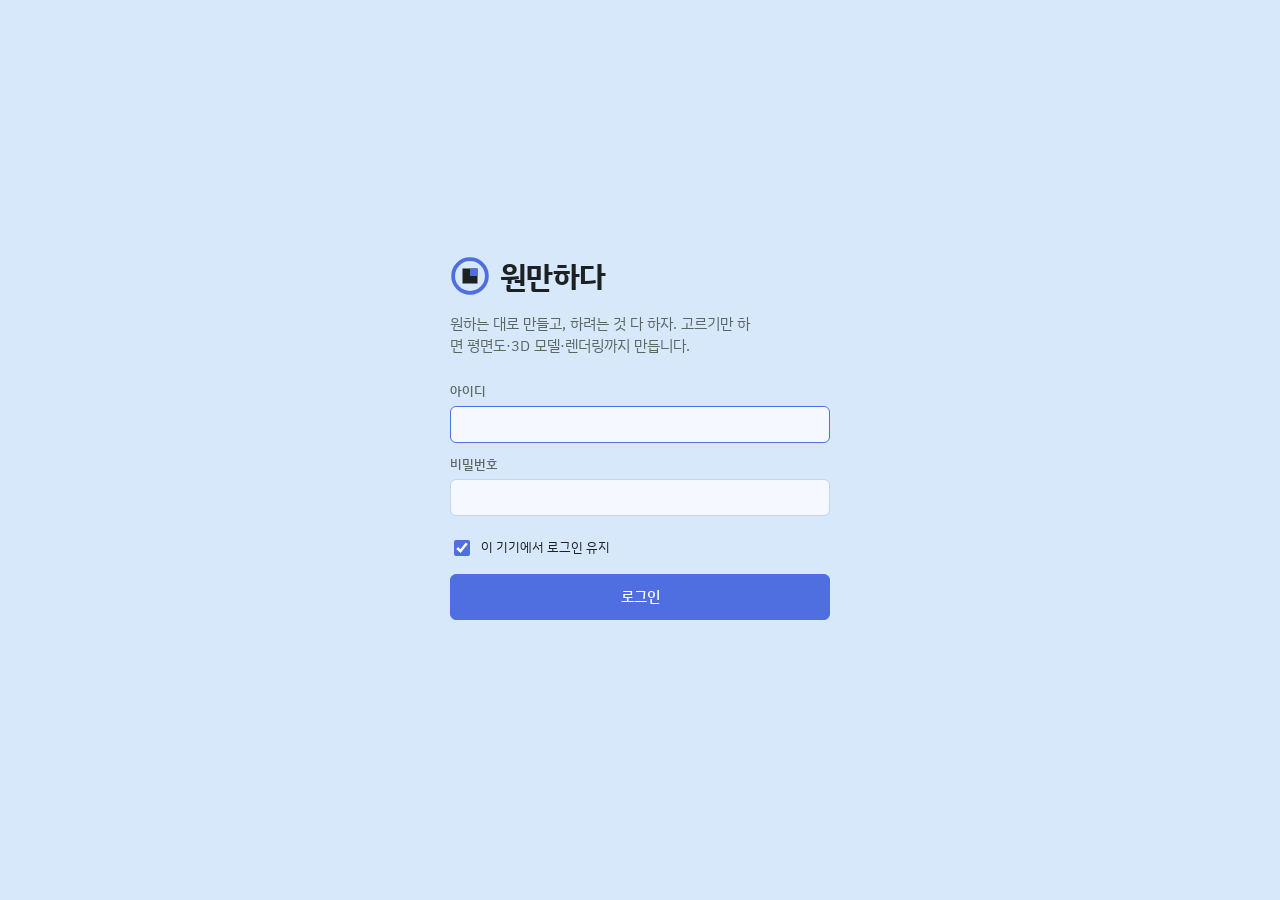
==== commit c96cb3dc: "Add files via upload" ====
--- a/index.html
+++ b/index.html
@@ -164,7 +164,7 @@
 #svg .L-room polygon{stroke:none}
 #svg .f-rf-bed,#svg .f-rf-dress{fill:rgba(36,83,196,.045)}#svg .f-rf-bath,#svg .f-rf-util,#svg .f-rf-wet{fill:rgba(13,138,138,.07)}
 #svg .f-rf-living,#svg .f-rf-studio{fill:rgba(192,122,0,.045)}#svg .f-rf-kitchen{fill:rgba(192,122,0,.07)}#svg .f-rf-entry,#svg .f-rf-pantry,#svg .f-rf-storage{fill:rgba(100,110,105,.08)}
-#svg .f-rf-deck{fill:rgba(140,100,70,.12)}#svg .f-rf-void{fill:var(--canvas)}#svg .L-hflow polyline{stroke:#1f9d6b;stroke-width:2.2px;fill:none;vector-effect:non-scaling-stroke}#svg .L-hflow polyline.bad{stroke:#e0752d}#svg .L-hflow text{fill:#1f7a55;font-weight:600}
+#svg .f-rf-deck{fill:rgba(140,100,70,.12)}#svg .f-rf-void{fill:var(--canvas)}#svg .L-hflow polyline{stroke:#1f9d6b;stroke-width:2.2px;fill:none;vector-effect:non-scaling-stroke}#svg .L-hflow polyline.bad{stroke:#e0752d}#svg .L-hflow text{fill:#1f7a55;font-weight:600}#svg .L-hflow circle{fill:#1f9d6b;stroke:none}#svg .L-hflow circle.bad{fill:#e0752d}#svg .L-clear polygon.ok{fill:rgba(31,157,107,.07);stroke:rgba(31,157,107,.35);stroke-dasharray:4 3}#svg .L-clear polygon.bad{fill:rgba(224,70,60,.13);stroke:rgba(224,70,60,.6);stroke-dasharray:4 3}#svg .L-clear polygon{vector-effect:non-scaling-stroke;stroke-width:1px}
 #svg .L-furn *{stroke:var(--furn)}#svg .L-furn text{fill:var(--furn);stroke:none}
 #svg .f-ff{fill:var(--canvas)!important}#svg .f-ink{fill:var(--ink)!important;stroke:var(--ink)}
 #svg .L-win *{stroke:var(--glaz)}#svg .L-win rect,#svg .L-win polygon{fill:var(--canvas)}
@@ -490,10 +490,15 @@
 .tp-sw{display:grid;grid-template-columns:repeat(4,1fr);gap:8px}.tp-sw button,.tp-custom{display:grid;gap:4px;justify-items:center;border:2px solid transparent;border-radius:14px;background:#f5f8ff;padding:8px 4px;font-size:12px;font-weight:600;cursor:pointer}
 .tp-sw i{width:36px;height:36px;border-radius:50%;box-shadow:inset 0 0 0 2px rgba(0,0,0,.06)}.tp-sw button[aria-pressed="true"]{border-color:var(--accent)}
 .tp-custom input{width:38px;height:38px;border:0;padding:0;background:none}
-.tp-prev{display:flex;height:34px;border-radius:12px;overflow:hidden}.tp-prev i{flex:1}
+.tp-prev{display:flex;height:34px;border-radius:12px;overflow:hidden}.themepop{max-height:calc(100% - 90px);overflow:auto}.themepop h4{margin:4px 0 0;font-size:14.5px}.tp-room{display:flex;gap:12px;align-items:end;flex-wrap:wrap;padding:10px;border-radius:14px;background:#f5f8ff}.tp-room label{display:grid;gap:4px;font-size:13px;font-weight:600;color:var(--sub)}.tp-room input[type=color]{width:64px;height:44px;border:0;padding:0;background:none}.tp-foot{justify-content:flex-end;position:sticky;bottom:-16px;background:#fff;padding:10px 0 4px}.tp-prev i{flex:1}
 @media (max-width:700px){.themepop{left:0;right:0;top:auto;bottom:0;width:auto;border-radius:22px 22px 0 0}}
 .topdock .seg button:disabled{opacity:.35}.wrow{display:flex;gap:6px;align-items:center;flex-wrap:wrap;padding:6px;border-radius:12px}.wrow.on{background:#e6f7f8}.wrow select{min-height:40px;border-radius:10px}
 .cropbox{border-radius:16px;background:#fff;border:1.5px solid var(--line);height:260px;overflow:hidden}.cropbox svg{width:100%;height:100%;touch-action:none;cursor:crosshair}
+.atab{width:100%;border-collapse:collapse;font-size:13.5px}.atab td,.atab th{padding:6px 4px;border-bottom:1px solid var(--line2);text-align:right;white-space:nowrap}.atab td:first-child,.atab th:first-child{text-align:left}.atab td i{display:inline-block;height:8px;border-radius:4px;background:#9fb3f0;margin-right:6px;vertical-align:middle;max-width:60px}
+.atab.cmp th{background:var(--panel2)}.abar{display:flex;height:30px;border-radius:10px;overflow:hidden;font-size:11px;font-weight:700}.abar span{display:grid;place-items:center;color:#26304a;overflow:hidden;white-space:nowrap}.abar span:nth-child(1){background:#c8d6fb}.abar span:nth-child(2){background:#f8c9cf}.abar span:nth-child(3){background:#bde9ee}.abar span:nth-child(4){background:#e3d8fb}.abar span:nth-child(5){background:#e6ebf3}.abar span:nth-child(6){background:#d9dde6}.abar span:nth-child(7){background:#eee}
+.alist{display:grid;gap:6px}.arow{display:flex;gap:6px;align-items:center}.arow .btn:first-child{flex:1;justify-content:flex-start}.arow.on .btn:first-child{border-color:var(--accent);background:var(--accent-soft)}
+#guide{position:fixed;inset:0;z-index:90;background:rgba(30,40,70,.35);display:grid;place-items:center;padding:20px}#guide[hidden]{display:none}.g-in{width:min(420px,100%);background:#fff;border-radius:26px;box-shadow:var(--sh);padding:26px;display:grid;gap:10px;text-align:center}.g-ic{font-size:54px}.g-step{font-size:13px;color:var(--sub);font-weight:700}.g-in h3{margin:0;font-size:22px}.g-in p{margin:0;font-size:15.5px;line-height:1.6;color:#4a5878}.g-in .ibtns{justify-content:center;margin-top:8px}
+@media (max-width:1280px){.topdock .tbtn .t{display:none}.topdock .tbtn{padding:0 11px}#bAlts .t{display:inline}}
 @media print{
  body *{visibility:hidden}#svg,#svg *{visibility:visible}
  #svg{position:fixed;inset:0;width:100%;height:100%}
@@ -545,12 +550,14 @@
    <div class="seg" style="padding:4px"><button id="bUndo" title="되돌리기 (Ctrl+Z)" disabled>↶</button><button id="bRedo" title="다시 하기 (Ctrl+Y)" disabled>↷</button></div>
    <div class="fchips" id="floorChips"></div>
    <div class="sp"></div>
-   <button class="tbtn" id="bFlow" aria-pressed="true">🚶 동선</button>
-   <button class="tbtn" id="bTheme">🎨 색</button>
+   <button class="tbtn" id="bAlts" title="A안">🗂<span class="t"> A안</span></button>
+   <button class="tbtn" id="bArea" title="면적">📊<span class="t"> 면적</span></button>
+   <button class="tbtn" id="bFlow" aria-pressed="true" title="동선">🚶<span class="t"> 동선</span></button>
+   <button class="tbtn" id="bTheme" title="색">🎨<span class="t"> 색</span></button>
    <button class="tbtn" id="bCheck">✓</button>
-   <button class="tbtn" id="bMeasure" aria-pressed="false">📏 거리</button>
-   <button class="tbtn" id="bFit">⤢ 맞춤</button>
-   <button class="tbtn" id="bOpt">☰ 도면·내보내기</button>
+   <button class="tbtn" id="bMeasure" aria-pressed="false" title="거리">📏<span class="t"> 거리</span></button>
+   <button class="tbtn" id="bFit" title="맞춤">⤢<span class="t"> 맞춤</span></button>
+   <button class="tbtn" id="bOpt" title="내보내기">☰<span class="t"> 내보내기</span></button>
   </div>
   <div class="view" id="v2d"><svg id="svg" xmlns="http://www.w3.org/2000/svg"></svg><div class="mtip" id="mtip" hidden></div>
    <div class="empty" id="empty2d" hidden><div><b>크기를 정하면 평면이 생깁니다</b></div></div>
@@ -559,6 +566,8 @@
   <div class="palette" id="palette"></div>
   <div class="insp" id="insp" hidden></div>
   <div class="themepop" id="themePop" hidden></div>
+  <div class="themepop" id="areaPop" hidden></div>
+  <div class="themepop" id="altPop" hidden></div>
   <div class="status num"><span class="xy" id="xy"></span><span id="stInfo"></span><span class="wn" id="stWarn"></span></div>
  </main>
  <aside class="right" id="opts" aria-label="도면·내보내기">
@@ -568,6 +577,7 @@
  <div id="start" hidden><div class="start-in"><div class="brand"><svg><use href="#logo"/></svg><b>원만하다</b></div><p class="lead">무엇을 해 볼까요?</p><div class="cards" id="startCards"></div><div id="startMore" style="margin-top:16px"></div></div></div>
  <div id="flow" hidden></div>
  <div id="ghost" hidden></div>
+ <div id="guide" hidden></div>
 </div>
 
 <dialog id="more"><div class="more-in" id="moreIn"></div></dialog>
@@ -958,6 +968,10 @@
   if (st.type === 'L') { if (lx >= sw - w) { if (ly >= len - w) return st.n1 * R; return (Math.floor(ly / T) + 1) * R; } if (ly >= len - w) { const j = Math.floor((sw - w - lx) / T); return Math.min(FF, st.n1 * R + (j + 1) * R); } return null; }
   const c = sw / 2, dx = lx - c, dy = ly - c; if (Math.hypot(dx, dy) > c) return null; const a0 = -Math.PI / 2, da = Math.PI * 2 * 0.9 / n; let t = Math.atan2(dy, dx) - a0; t = ((t % (Math.PI * 2)) + Math.PI * 2) % (Math.PI * 2); const i = Math.floor(t / da); return i >= n - 1 ? FF : (i + 1) * R;
 }
+/** 평면 좌표 → 계단 안쪽 좌표 (stairXf의 반대) */
+function stairLocal(st, X, Y) { const { sw, len, rot, mir, x0, y0 } = st, dx = X - x0, dy = Y - y0; let x, y; if (rot === 90) { x = dy; y = len - dx; } else if (rot === 180) { x = sw - dx; y = len - dy; } else if (rot === 270) { x = sw - dy; y = dx; } else { x = dx; y = dy; } if (mir) x = sw - x; return [x, y]; }
+/** 그 자리 계단 밑면 높이 (계단 밖이면 Infinity) */
+function stairUnderAt(st, X, Y) { if (!st || X < st.x0 || X > st.x1 || Y < st.y0 || Y > st.y1) return Infinity; const [lx, ly] = stairLocal(st, X, Y), z = stairZAt(st, lx, ly); return z == null ? Infinity : Math.max(0, z - STAIR_THICK); }
 /** 계단 바닥: low=계단 아래 높이 2,000mm 미만(다른 공간 못 들어감), high=2,000mm 이상(다른 공간이 써도 됨) */
 const STAIR_CLEAR = 2000, STAIR_THICK = 250;
 function stairZones(st, x0, y0) {
@@ -1079,6 +1093,10 @@
       shiftFloorXY(fm, lx, ly); fm.loftRect = { x0: lx, y0: ly, x1: lx + W, y1: ly + D }; fm.ox = lx; fm.oy = ly;
       if (f0.stair) loftLanding(M, f0.stair, fm, (err0, lv) => addIssue(fm.issues, '복층: ' + err0, [], { level: lv || 'info' }), f0);
       fm.walls = []; fm.rails = loftRails(fm, f0);
+      if (f0.stair) { const S = f0.stair, L = fm.loftRect, holes = fm.holes || []; let head = Infinity;
+        for (let x = S.x0 + 50; x < S.x1; x += 100) for (let y = S.y0 + 50; y < S.y1; y += 100) { if (!(x > L.x0 && x < L.x1 && y > L.y0 && y < L.y1) || holes.some(h => x > h.x0 && x < h.x1 && y > h.y0 && y < h.y1)) continue; const [lx, ly] = stairLocal(S, x, y), z = stairZAt(S, lx, ly); if (z == null || z >= M.FF - 1) continue; head = Math.min(head, M.FF - 200 - z); }
+        f0.stairHead = isFinite(head) ? Math.round(head / 10) * 10 : null;
+        if (f0.stairHead != null && f0.stairHead < 2000) addIssue(fm.issues, `계단: 머리 위 높이가 ${fmt(f0.stairHead)}mm로 2,000mm보다 낮은 곳이 있습니다. 복층이나 계단 위치를 조정해 주세요.`, [], { level: 'warn' }); }
     }
     if (i === 0 && st) stairY = fm.stairY;
     fm.level = i; fm.name = remodel && i === 1 ? '복층' : `${i + 1}층`; fm.z0 = i * FF; if (!fm.loftRect) { fm.W = W; fm.D = D; }
@@ -1271,6 +1289,9 @@
 function furnList(list) { return (list || []).filter(x => x.n > 0).map(x => ({ id: x.id, n: x.n, w: x.w, d: x.d })); }
 function furnishV4(m, r, f, o, err) {
   const I = inner(m, r), FW = freeObs(m, I);
+  if (I.x1 - I.x0 < 400 || I.y1 - I.y0 < 400) { // 아주 작은 공간: 가구는 모두 들어가지 않음
+    const list = r.sp ? r.sp.furn : r.kind === 'living' ? f.livingFurn : r.kind === 'kitchen' ? (f.kitchen.furn || []).filter(x => x.id !== 'fridgeU') : [];
+    r.fit = { fails: (list || []).filter(x => x.n > 0).map(x => ({ id: x.id, label: (catById(x.id) || {}).name || x.id, reason: '방보다 큼' })), flow: [] }; m.fits.push({ room: r.key, name: r.name, fails: r.fit.fails, flow: [], paths: [] }); return; }
   if (r.kind === 'entry' && m.blockMode) { const w = Math.min(1200, I.x1 - I.x0 - 100); if (w >= 400) F(m, 'shoe', I.x0, I.y1 - 350, I.x0 + w, I.y1, 1000, { side: 'n', label: '신발장' }); return; }
   const report = (res, label) => { for (const x of res.fails) err(`${r.name}: ${x.label} — ${x.reason}`, [{ label: `${x.label.replace(/ \d+개$/, '')} 하나 빼기`, act: { t: 'fdel', id: r.sp ? r.sp.id : 'living', fid: x.id } }, SMALLER_BED[x.id] && r.sp ? { label: `${catById(SMALLER_BED[x.id]).name}로 바꾸기`, act: { t: 'fswap', id: r.sp.id, fid: x.id, to: SMALLER_BED[x.id] } } : null, r.sp ? { label: `${r.name} 가로 +600`, act: { t: 'sset', id: r.sp.id, key: 'w', v: r.sp.w + 600 } } : null], 'furn');
     for (const x of res.flow.filter(q => !q.ok)) err(`${r.name}: ${x.label} 앞까지 갈 통로(폭 500mm)가 없습니다.`, [{ label: `${x.label.replace(/ \d+개$/, '')} 하나 빼기`, act: { t: 'fdel', id: r.sp ? r.sp.id : 'living', fid: x.id } }], 'furn'); };
@@ -1313,6 +1334,9 @@
 }
 function bathV4(m, r, I, sp) {
   const has = id => (sp.furn || []).some(x => x.id === id && x.n > 0);
+  { const w0 = I.x1 - I.x0, d0 = I.y1 - I.y0, need = { toilet: [400, 700], basin: [480, 600], showerU: [800, 800], tubU: [700, 1200] }, fails = [];
+    for (const [id, [a, b2]] of Object.entries(need)) if (has(id) && !((w0 >= a && d0 >= b2) || (w0 >= b2 && d0 >= a))) fails.push({ id, label: (catById(id) || {}).name || id, reason: '방보다 큼' });
+    if (fails.length) { r.fit = { fails, flow: [] }; m.fits.push({ room: r.key, name: r.name, fails, flow: [], paths: [] }); return; } }
   const { doors } = roomOpenings(m, r, I), dr = doors[0] || { side: 's', a: I.x0, b: I.x0 + 700 };
   const w = I.x1 - I.x0, d = I.y1 - I.y0;
   const tubF = (sp.furn || []).find(x => x.id === 'tubU' && x.n > 0);
@@ -1403,6 +1427,8 @@
   fm.fits.forEach(f => f.paths.forEach(p => p.forEach(q => q[0] = X(q[0]))));
   (fm.stepLines || []).forEach(t => { if (t.h) [t.x0, t.x1] = [X(t.x1), X(t.x0)]; else t.x = X(t.x); });
   fm.zoneLines = (fm.zoneLines || []).map(z => ({ ...z, x: X(z.x) }));
+  (fm.flowPaths || []).forEach(fp => { if (fp.pts) fp.pts = fp.pts.map(q => [X(q[0]), q[1]]); fp.at = [X(fp.at[0]), fp.at[1]]; if (fp.minAt) fp.minAt = [X(fp.minAt[0]), fp.minAt[1]]; });
+  (fm.clears || []).forEach(z => { [z.x0, z.x1] = [X(z.x1), X(z.x0)]; });
   return fm;
 }
 function shiftFloor(fm, dx) {
@@ -1412,6 +1438,8 @@
   fm.fits.forEach(f => f.paths.forEach(p => p.forEach(q => q[0] += dx)));
   (fm.stepLines || []).forEach(t => { if (t.h) { t.x0 += dx; t.x1 += dx; } else t.x += dx; });
   fm.zoneLines = (fm.zoneLines || []).map(z => ({ ...z, x: z.x + dx }));
+  (fm.flowPaths || []).forEach(fp => { if (fp.pts) fp.pts = fp.pts.map(q => [q[0] + dx, q[1]]); fp.at = [fp.at[0] + dx, fp.at[1]]; if (fp.minAt) fp.minAt = [fp.minAt[0] + dx, fp.minAt[1]]; });
+  (fm.clears || []).forEach(z => { z.x0 += dx; z.x1 += dx; });
   return fm;
 }
 /** 한 세대 평면을 따로 만들고 공용 계단실(가운데)과 합친다 */
@@ -1465,6 +1493,9 @@
     u.furn.forEach(q => { q.unit = tag; });
     m.rooms.push(...u.rooms); m.walls.push(...u.walls); m.furn.push(...u.furn); m.fits.push(...u.fits);
     m.stepLines.push(...(u.stepLines || [])); m.zoneLines.push(...(u.zoneLines || []));
+    m.flowPaths = [...(m.flowPaths || []), ...(u.flowPaths || []).map(fp => ({ ...fp, name: tag ? `${tag} ${fp.name}` : fp.name }))];
+    m.clears = [...(m.clears || []), ...(u.clears || []).map(z => ({ ...z, room: z.room && tag ? `${tag} ${z.room}` : z.room }))];
+    m.clearBad = { ...(m.clearBad || {}), ...Object.fromEntries(Object.entries(u.clearBad || {}).map(([k, v]) => [tag ? `${tag} ${k}` : k, v])) };
     if (k === unitsList.length - 1) { u.issues.forEach(x => { x.msg = pre + (units === 2 ? '각 세대: ' : '') + x.msg; m.issues.push(x); }); m.warn.push(...u.warn); }
   });
   m.livingX0 = cx1; m.ys0 = uB.ys0; m.ys1 = uB.ys1; m.blocksPlaced = uB.blocksPlaced; m.unplaced = uB.unplaced;
@@ -1511,7 +1542,7 @@
     const inside = b.rects ? (px, py) => b.rects.some(r => px > r.x && px < r.x + r.w && py > r.y && py < r.y + r.d) : (px, py) => inPoly(pts, px, py);
     if (b.rects) want = b.rects.reduce((t, r) => t + r.w * r.d, 0);
     for (let y = 0; y < ny; y++) for (let x = 0; x < nx; x++) if (zone[y * nx + x] === -1 && inside((xs[x] + xs[x + 1]) / 2, (ys[y] + ys[y + 1]) / 2)) { cells.push(y * nx + x); got += cA(x, y); }
-    if (got < 0.5e6 || got < want * 0.25) { m.unplaced.push(b.id); err(got === 0 && want > 0 && !pts.some(([x, y]) => x > 0 && x < W && y > 0 && y < D) ? `${name}: 평면 밖에 있어 반영하지 않았습니다. 평면 안으로 끌어 놓아 주세요.` : `${name}: 다른 공간과 겹쳐 더 놓을 자리가 없어 반영하지 않았습니다.`, []); continue; }
+    if (got < 1e4 || (got < want * 0.25 && got < 0.5e6)) { m.unplaced.push(b.id); err(got === 0 && want > 0 && !pts.some(([x, y]) => x > 0 && x < W && y > 0 && y < D) ? `${name}: 평면 밖에 있어 반영하지 않았습니다. 평면 안으로 끌어 놓아 주세요.` : `${name}: 다른 공간과 겹쳐 더 놓을 자리가 없어 반영하지 않았습니다.`, []); continue; }
     if (got < want - 1e4 && !b.fill) err(`${name}: 겹치거나 넘친 부분을 잘라 ${fmt(got / 1e6, 2)}㎡로 맞췄습니다 (원래 ${fmt(want / 1e6, 2)}㎡).`, [], 'warn');
     cells.forEach(c => zone[c] = k); placed.push(b);
   }
@@ -1626,7 +1657,8 @@
   for (const r of m.rooms) { if (r.part || r.kind === 'hall') continue; const n0 = m.furn.length; furnishV4(m, r, f, o, err);
     const store = furnPosStore(f, r.key) || {}, cnt = {};
     for (const q of m.furn.slice(n0)) { if (!q.fk) { cnt[q.kind] = (cnt[q.kind] || 0); q.fk = `~${q.kind}#${cnt[q.kind]++}`; q.rk = r.key; const p = store[q.fk]; if (p) { let w = q.x1 - q.x0, d = q.y1 - q.y0; if (p.rot) [w, d] = [d, w]; q.x0 = r.x0 + p.x; q.y0 = r.y0 + p.y; q.x1 = q.x0 + w; q.y1 = q.y0 + d; if (p.rot && q.face) q.face = { n: 'e', e: 's', s: 'w', w: 'n' }[q.face]; } } } }
-  if (!o.unitEntry && !o.loft) houseFlow(m, err);
+  clearZones(m);
+  if (!o.loft) houseFlow(m, err);
   return m;
 }
 /** 자동 배치 결과를 블록으로 바꿔 배치 편집을 시작한다 */
@@ -1764,7 +1796,7 @@
 }
 /** 현관(위층은 계단)에서 각 방 문까지 폭 500mm 이상 길이 있는지 찾고, 가장 좁은 폭을 잰다 */
 function houseFlow(m, err) {
-  const g = 100, nx = Math.ceil(m.W / g), ny = Math.ceil(m.D / g), N = nx * ny, blk = new Uint8Array(N);
+  const g = 50, nx = Math.ceil(m.W / g), ny = Math.ceil(m.D / g), N = nx * ny, blk = new Uint8Array(N);
   const mark = (x0, y0, x1, y1, v = 1) => { for (let y = Math.max(0, Math.floor(y0 / g)); y < Math.min(ny, Math.ceil(y1 / g)); y++) for (let x = Math.max(0, Math.floor(x0 / g)); x < Math.min(nx, Math.ceil(x1 / g)); x++) blk[y * nx + x] = v; };
   const PASS = new Set(['door', 'sliding', 'open', 'front', 'triple']);
   for (const w of m.walls) { const t = w.t / 2 + 10; if (w.o === 'h') mark(w.a, w.c - t, w.b, w.c + t); else mark(w.c - t, w.a, w.c + t, w.b); }
@@ -1776,9 +1808,9 @@
   const dist = new Int16Array(N).fill(-1), q = [];
   for (let k = 0; k < N; k++) { const x = k % nx, y = (k - x) / nx; if (blk[k] || x === 0 || y === 0 || x === nx - 1 || y === ny - 1) { dist[k] = 0; q.push(k); } }
   for (let h = 0; h < q.length; h++) { const k = q[h], x = k % nx, y = (k - x) / nx; for (let dy = -1; dy <= 1; dy++) for (let dx = -1; dx <= 1; dx++) { const X = x + dx, Y = y + dy; if (X < 0 || Y < 0 || X >= nx || Y >= ny) continue; const n2 = Y * nx + X; if (dist[n2] < 0) { dist[n2] = dist[k] + 1; q.push(n2); } } }
-  const TH = 3; // 장애물에서 2.5칸 이상 → 폭 약 500mm 이상
+  const TH = 5; // 장애물에서 250mm 이상 → 폭 약 500mm 이상
   const cell = (px, py) => clamp(Math.floor(py / g), 0, ny - 1) * nx + clamp(Math.floor(px / g), 0, nx - 1);
-  const nearOk = (k, th) => { if (dist[k] >= th) return k; const x0 = k % nx, y0 = (k - x0) / nx; let best = -1, bd = 1e9; for (let dy = -5; dy <= 5; dy++) for (let dx = -5; dx <= 5; dx++) { const X = x0 + dx, Y = y0 + dy; if (X < 0 || Y < 0 || X >= nx || Y >= ny) continue; const n2 = Y * nx + X; if (dist[n2] >= th && dx * dx + dy * dy < bd) { bd = dx * dx + dy * dy; best = n2; } } return best; };
+  const nearOk = (k, th) => { if (dist[k] >= th) return k; const x0 = k % nx, y0 = (k - x0) / nx; let best = -1, bd = 1e9; for (let dy = -10; dy <= 10; dy++) for (let dx = -10; dx <= 10; dx++) { const X = x0 + dx, Y = y0 + dy; if (X < 0 || Y < 0 || X >= nx || Y >= ny) continue; const n2 = Y * nx + X; if (dist[n2] >= th && dx * dx + dy * dy < bd) { bd = dx * dx + dy * dy; best = n2; } } return best; };
   // 출발점: 현관문 안쪽, 없으면 계단 끝
   let start = null;
   for (const w of m.walls) for (const op2 of w.ops) if (op2.kind === 'front') { const c = (op2.a + op2.b) / 2, off = (op2.side || -1) * -(w.t / 2 + 350); start = w.o === 'h' ? [c, w.c + off] : [w.c + off, c]; }
@@ -1787,7 +1819,8 @@
   const bfs = th => { const prev = new Int32Array(N).fill(-2), s0 = nearOk(cell(...start), th); if (s0 < 0) return null; prev[s0] = -1; const qq = [s0];
     for (let h = 0; h < qq.length; h++) { const k = qq[h], x = k % nx, y = (k - x) / nx; for (const [dx, dy] of [[1, 0], [-1, 0], [0, 1], [0, -1]]) { const X = x + dx, Y = y + dy; if (X < 0 || Y < 0 || X >= nx || Y >= ny) continue; const n2 = Y * nx + X; if (prev[n2] !== -2 || dist[n2] < th) continue; prev[n2] = k; qq.push(n2); } }
     return prev; };
-  const P3 = bfs(TH), P2 = bfs(2);
+  const P3 = bfs(TH), P2 = bfs(3);
+  const span = (k, vertMove) => { const x = k % nx, y = (k - x) / nx; let a = 0, b = 0; if (vertMove) { while (x - a - 1 >= 0 && !blk[y * nx + x - a - 1]) a++; while (x + b + 1 < nx && !blk[y * nx + x + b + 1]) b++; } else { while (y - a - 1 >= 0 && !blk[(y - a - 1) * nx + x]) a++; while (y + b + 1 < ny && !blk[(y + b + 1) * nx + x]) b++; } return (a + b + 1) * g; };
   m.flowPaths = [];
   for (const r of m.rooms) {
     if (!r.name || r.part || ['hall', 'stair', 'ev', 'entry', 'landing'].includes(r.kind)) continue;
@@ -1795,13 +1828,41 @@
     const dp = (m.blocksPlaced || []).find(b => b.id === r.blockId), tp = dp && dp.doorPt ? [dp.doorPt[0] + Math.sign(cx - dp.doorPt[0]) * Math.min(400, Math.abs(cx - dp.doorPt[0])), dp.doorPt[1] + Math.sign(cy - dp.doorPt[1]) * Math.min(400, Math.abs(cy - dp.doorPt[1]))] : [cx, cy];
     let ok = false, path = null, minD = 99;
     const inRoom = (P, th) => { let best = -1, bd = 1e18; for (let y = Math.max(0, Math.floor(r.y0 / g)); y < Math.min(ny, Math.ceil(r.y1 / g)); y++) for (let x = Math.max(0, Math.floor(r.x0 / g)); x < Math.min(nx, Math.ceil(r.x1 / g)); x++) { const k = y * nx + x; if (P[k] === -2 || dist[k] < th) continue; const d2 = ((x + .5) * g - tp[0]) ** 2 + ((y + .5) * g - tp[1]) ** 2; if (d2 < bd) { bd = d2; best = k; } } return best; };
-    for (const [P, th] of [[P3, TH], [P2, 2]]) { if (!P) continue; let t = nearOk(cell(...tp), th); if (t < 0 || P[t] === -2) t = inRoom(P, th); if (t < 0 || P[t] === -2) continue; const pts = []; let k = t; while (k >= 0) { minD = Math.min(minD, dist[k]); pts.push([(k % nx + .5) * g, (Math.floor(k / nx) + .5) * g]); k = P[k]; } path = pts.reverse(); ok = th === TH; break; }
-    const width = path ? Math.max(0, (minD * 2 - 1) * g) : 0;
+    let minW = 1e9, minAt = null;
+    for (const [P, th] of [[P3, TH], [P2, 3]]) { if (!P) continue; let t = nearOk(cell(...tp), th); if (t < 0 || P[t] === -2) t = inRoom(P, th); if (t < 0 || P[t] === -2) continue; const pts = []; let k = t; while (k >= 0) { const pk = P[k]; minD = Math.min(minD, dist[k]); if (pk >= 0) { const vm = Math.abs(pk - k) === nx, wv = span(k, vm); if (wv < minW) { minW = wv; minAt = [(k % nx + .5) * g, (Math.floor(k / nx) + .5) * g]; } } pts.push([(k % nx + .5) * g, (Math.floor(k / nx) + .5) * g]); k = pk; } path = pts.reverse(); ok = th === TH; break; }
+    const width = path ? Math.round((minW < 1e9 ? minW : (minD * 2 - 1) * g) / 10) * 10 : 0;
     if (path) { const simp = [path[0]]; for (let i = 1; i < path.length - 1; i++) { const a = simp[simp.length - 1], b = path[i + 1]; if (!((a[0] === path[i][0] && path[i][0] === b[0]) || (a[1] === path[i][1] && path[i][1] === b[1]))) simp.push(path[i]); } simp.push(path[path.length - 1]); path = simp; }
-    m.flowPaths.push({ name: r.name, key: r.key, ok, pts: path, width, at: [cx, cy] });
+    m.flowPaths.push({ name: r.name, key: r.key, ok: ok && width >= 500, pts: path, width, at: [cx, cy], minAt });
     if (!path) err(`${r.name}: ${m.stair && !m.walls.some(w => w.ops.some(o2 => o2.kind === 'front')) ? '계단' : '현관'}에서 가는 길이 막혀 있습니다. 문 위치나 가구·벽을 확인해 주세요.`, [], 'warn');
-    else if (!ok) err(`${r.name}: 가는 길 중 가장 좁은 곳이 약 ${fmt(width)}mm입니다 (500mm 미만).`, [], 'warn');
-  }
+    else if (!ok || width < 500) err(`${r.name}: 가는 길 중 가장 좁은 곳이 ${fmt(width)}mm입니다 (500mm 미만).`, [], 'warn');
+  }
+}
+
+/* ================= 생활 여유 치수 ================= */
+/** 가구 앞·옆에 필요한 여유 공간을 만들고, 벽이나 다른 가구에 막히면 빨갛게 */
+function clearZones(m) {
+  const out = [], opp = { n: 's', s: 'n', e: 'w', w: 'e' };
+  const strip = (q, side, d) => side === 'n' ? { x0: q.x0, y0: q.y1, x1: q.x1, y1: q.y1 + d } : side === 's' ? { x0: q.x0, y0: q.y0 - d, x1: q.x1, y1: q.y0 } : side === 'e' ? { x0: q.x1, y0: q.y0, x1: q.x1 + d, y1: q.y1 } : { x0: q.x0 - d, y0: q.y0, x1: q.x0, y1: q.y1 };
+  const roomOf = q => m.rooms.find(r => !r.part && (q.x0 + q.x1) / 2 >= r.x0 && (q.x0 + q.x1) / 2 <= r.x1 && (q.y0 + q.y1) / 2 >= r.y0 && (q.y0 + q.y1) / 2 <= r.y1);
+  const bodies = m.furn.filter(q => (q.h || 0) > 300 && !['rug', 'dchair', 'chair', 'tv', 'sink', 'cook'].includes(q.kind));
+  const check = (z, self, room) => { if (!room) return true; const I = inner(m, room), cx0 = Math.max(z.x0, I.x0), cy0 = Math.max(z.y0, I.y0), cx1 = Math.min(z.x1, I.x1), cy1 = Math.min(z.y1, I.y1); const a = (z.x1 - z.x0) * (z.y1 - z.y0), inA = Math.max(0, cx1 - cx0) * Math.max(0, cy1 - cy0); if (inA < a * .85) return false; return !bodies.some(b => b !== self && !self.includes?.(b) && b.x0 < z.x1 - 20 && z.x0 < b.x1 - 20 && b.y0 < z.y1 - 20 && z.y0 < b.y1 - 20); };
+  for (const q of m.furn) {
+    const room = roomOf(q); let zs = [], need = '';
+    if (q.kind === 'bed') { const h = q.head || 'n', foot = opp[h], sides = h === 'n' || h === 's' ? ['e', 'w'] : ['n', 's'], wide = Math.min(q.x1 - q.x0, q.y1 - q.y0) >= 1400; zs.push({ z: strip(q, foot, 600), any: false, label: '침대 발치 600' }); const sz = sides.map(sd => strip(q, sd, 600)); if (wide) sz.forEach(z => zs.push({ z, any: false, label: '침대 양옆 600' })); else zs.push({ z: sz, any: true, label: '침대 옆 600' }); }
+    else if (q.kind === 'table' && q.label === '식탁') ['n', 's', 'e', 'w'].forEach(sd => { const tw = sd === 'n' || sd === 's' ? q.x1 - q.x0 : q.y1 - q.y0; if (tw > 900) zs.push({ z: strip(q, sd, 900), any: false, label: '식탁 의자 뒤 900' }); });
+    else if (q.kind === 'counter' && q.face) zs.push({ z: strip(q, q.face, 1000), any: false, label: '주방 작업 통로 1,000' });
+    else if (q.kind === 'desk' && q.face) zs.push({ z: strip(q, q.face, 900), any: false, label: '책상 의자 자리 900' });
+    else if ((q.kind === 'wardrobe' || q.kind === 'shoe') && q.side) zs.push({ z: strip(q, opp[q.side], 600), any: false, label: '수납장 문 여는 자리 600' });
+    else if (q.kind === 'toilet' && q.face) zs.push({ z: strip(q, q.face, 600), any: false, label: '변기 앞 600' });
+    else if (q.kind === 'vanity' && q.face) zs.push({ z: strip(q, q.face, 700), any: false, label: '세면대 앞 700' });
+    for (const it of zs) {
+      const list = Array.isArray(it.z) ? it.z : [it.z], ok = it.any ? list.some(z => check(z, q, room)) : list.every(z => check(z, q, room));
+      list.forEach(z => out.push({ ...z, ok, label: it.label, room: room && room.name }));
+    }
+  }
+  m.clears = out;
+  const bad = {}; for (const z of out) if (!z.ok && z.room) (bad[z.room] = bad[z.room] || new Set()).add(z.label);
+  m.clearBad = Object.fromEntries(Object.entries(bad).map(([k, v]) => [k, [...v]]));
 }
 
 /* ===================== 03b. 도면 파일 불러오기 (DXF는 바로, DWG는 libredwg-web) ===================== */
@@ -2010,12 +2071,13 @@
     for (const r of fm.rooms) {
       if (r.kind === 'stair' || r.kind === 'landing') continue;
       const I = inner(fm, r);
-      const fmat = { bath: 'tile', ensuite: 'tile', entry: 'tileDark', util: 'tile', core: 'tileDark', parking: 'found' }[r.kind] || 'floor';
+      const fmat = { bath: 'tile', ensuite: 'tile', parking: 'found' }[r.kind] || 'floor';
       for (const [a0, b0, a1, b1] of holeRects([I.x0, I.y0, I.x1, I.y1], ...(fm.holes || [fm.hole]))) L('floor', fmat, boxF(a0, b0, -50, a1, b1, 0), { room: r.key });
     }
     if (fm.segs) { for (const g of fm.segs) { const dx = g.x2 - g.x1, dy = g.y2 - g.y1, l = Math.hypot(dx, dy); if (l < 20) continue; const nx = -dy / l * 30, ny = dx / l * 30; L('wall', 'wallInt', prismF([[g.x1 + nx, g.y1 + ny], [g.x2 + nx, g.y2 + ny], [g.x2 - nx, g.y2 - ny], [g.x1 - nx, g.y1 - ny]], 'z', 0, H)); } }
     for (const r of (fm.rails || [])) { const hz = r.o === 'h', box = (a0, a1, t, z0, z1, mat) => L('rail', mat, hz ? boxF(a0, r.c - t, z0, a1, r.c + t, z1) : boxF(r.c - t, a0, z0, r.c + t, a1, z1));
       box(r.a, r.b, 12, 60, 1000, 'glass'); box(r.a, r.b, 30, 1000, 1060, 'frame'); const n = Math.max(1, Math.round((r.b - r.a) / 1200)); for (let k = 0; k <= n; k++) { const p = r.a + (r.b - r.a) * k / n; box(clamp(p - 25, r.a, r.b - 50), clamp(p + 25, r.a + 50, r.b), 25, 0, 1000, 'frame'); } }
+    if (li === 0 && m.spec.remodel && m.floors[1] && m.floors[1].loftRect) for (const r of fm.rooms) if (['master', 'bed', 'other', 'bath', 'dress', 'util', 'pantry', 'entry'].includes(r.kind)) { const I = inner(fm, r); L('slab', 'ceiling', boxF(I.x0 - 50, I.y0 - 50, FF - 205, I.x1 + 50, I.y1 + 50, FF - 200)); }
     for (const w of (fm.freeWalls || [])) { const Lw = Math.hypot(w.x2 - w.x1, w.y2 - w.y1); if (Lw < 1) continue; const t = (w.t || 100) / 2, nx = -(w.y2 - w.y1) / Lw * t, ny = (w.x2 - w.x1) / Lw * t, top = w.h || (m.floors[li + 1] && m.floors[li + 1].loftRect ? Math.min(H, FF - 200) : H);
       L('wall', 'wallInt', prismF([[w.x1 + nx, w.y1 + ny], [w.x2 + nx, w.y2 + ny], [w.x2 - nx, w.y2 - ny], [w.x1 - nx, w.y1 - ny]], 'z', 0, top)); }
     if (!fm.piloti && !fm.imported && !fm.loftRect && !m.spec.remodel) L('ceiling', 'ceiling', boxF(100, 100, H, fm.W - 100, (fm.D || D) - 100, H + 20));
@@ -2023,8 +2085,11 @@
       const mat = w.ext ? 'wallExt' : 'wallInt', ops = [...w.ops].sort((a, b) => a.a - b.a);
       const B = (a, b, za, zb) => { if (b - a < 1 || zb - za < 1) return; L('wall', mat, w.o === 'h' ? boxF(a, w.c - w.t / 2, za, b, w.c + w.t / 2, zb) : boxF(w.c - w.t / 2, a, za, w.c + w.t / 2, b, zb), { ext: w.ext }); };
       let cur = w.a; const Hw = !w.ext && m.floors[li + 1] && m.floors[li + 1].loftRect ? Math.min(H, FF - 200) : H;
-      for (const o of ops) { B(cur, o.a, 0, Hw); if (o.kind !== 'open' || o.z0 > 0) B(o.a, o.b, 0, o.z0); B(o.a, o.b, o.z1, Hw); cur = o.b; openingSolids(L, w, o); }
-      B(cur, w.b, 0, Hw);
+      // 계단 아래로 지나가는 내벽은 계단 밑면 높이까지만
+      const St = fm.stair, hitS = !w.ext && St && (w.o === 'h' ? (w.c > St.y0 && w.c < St.y1 && w.b > St.x0 && w.a < St.x1) : (w.c > St.x0 && w.c < St.x1 && w.b > St.y0 && w.a < St.y1));
+      const Bs = (a0, b0, z0, z1) => { if (!hitS) return B(a0, b0, z0, z1); for (let u = a0; u < b0; u += 100) { const ue = Math.min(b0, u + 100), um = (u + ue) / 2, cap = stairUnderAt(St, w.o === 'h' ? um : w.c, w.o === 'h' ? w.c : um), top = Math.min(z1, cap); if (top - z0 > 5) B(u, ue, z0, top); } };
+      for (const o of ops) { Bs(cur, o.a, 0, Hw); if (o.kind !== 'open' || o.z0 > 0) Bs(o.a, o.b, 0, o.z0); Bs(o.a, o.b, o.z1, Hw); cur = o.b; openingSolids(L, w, o); }
+      Bs(cur, w.b, 0, Hw);
     }
     for (const f of fm.furn) furnSolids(f, L, FF);
     if (fm.stair && li < N - 1) stairSolids(fm.stair, FF, L);
@@ -2304,6 +2369,31 @@
   return { obj: '# 원만하다 OBJ (단위 m, Y-up)\nmtllib model.mtl\n' + v + f, mtl };
 }
 
+/** 렌더링용 실내 마감(벽지): 공간마다 벽 안쪽 면에 얇은 판. 공간별 색을 따로 줄 수 있게 공간 키를 재질 이름에 담음 */
+function finishSolids(m) {
+  const out = [], FF = m.FF;
+  m.floors.forEach((fm, li) => {
+    if (fm.piloti || fm.imported) return;
+    const H = fm.Hf || m.H, z0 = fm.z0 || 0, under = m.floors[li + 1] && m.floors[li + 1].loftRect;
+    for (const r of fm.rooms) {
+      if (['stair', 'ev', 'landing', 'parking', 'core'].includes(r.kind)) continue;
+      const key = String(r.key).split('~')[0].replace(/^[AB](?=[a-z0-9])/, ''), mat = 'fin_' + key;
+      for (const [o, c, a0, a1, dir] of [['h', r.y0, r.x0, r.x1, 1], ['h', r.y1, r.x0, r.x1, -1], ['v', r.x0, r.y0, r.y1, 1], ['v', r.x1, r.y0, r.y1, -1]]) {
+        for (const w of fm.walls) {
+          if (w.o !== o || Math.abs(w.c - c) > 1 || w.b <= a0 || w.a >= a1) continue;
+          const sa = Math.max(a0, w.a), sb = Math.min(a1, w.b), f0 = c + dir * (w.t / 2 + 1), f1 = f0 + dir * 6, top = w.ext ? H : (under ? Math.min(H, FF - 200) : H);
+          const St = fm.stair, hitS = !w.ext && St && (o === 'h' ? (c > St.y0 && c < St.y1 && sb > St.x0 && sa < St.x1) : (c > St.x0 && c < St.x1 && sb > St.y0 && sa < St.y1));
+          const P0 = (u0, u1, zz0, zz1) => { if (u1 - u0 < 5 || zz1 - zz0 < 5) return; const [p, q] = [Math.min(f0, f1), Math.max(f0, f1)]; out.push({ layer: 'finish', mat, level: li, faces: o === 'h' ? boxF(u0, p, z0 + zz0, u1, q, z0 + zz1) : boxF(p, u0, z0 + zz0, q, u1, z0 + zz1) }); };
+          const P = (u0, u1, zz0, zz1) => { if (!hitS) return P0(u0, u1, zz0, zz1); for (let u = u0; u < u1; u += 100) { const ue = Math.min(u1, u + 100), um = (u + ue) / 2, cap = stairUnderAt(St, o === 'h' ? um : c, o === 'h' ? c : um); P0(u, ue, zz0, Math.min(zz1, cap)); } };
+          let cur = sa; for (const op2 of [...w.ops].filter(q => q.b > sa && q.a < sb).sort((p, q) => p.a - q.a)) { P(cur, Math.max(cur, op2.a), 0, top); const oa = Math.max(sa, op2.a), ob = Math.min(sb, op2.b); if (op2.kind !== 'open' || op2.z0 > 0) P(oa, ob, 0, op2.z0 || 0); P(oa, ob, op2.z1 ?? top, top); cur = Math.max(cur, op2.b); }
+          P(cur, sb, 0, top);
+        }
+      }
+    }
+  });
+  return out;
+}
+
 /* ===================== 05. 2D 도면 (평면도 · 입면도) ===================== */
 /* prim: {t:'l'|'p'|'a'|'c'|'t', L:레이어, ...} — 좌표는 모두 mm, y 위쪽(+) */
 const LAYERS = {
@@ -2311,7 +2401,7 @@
   door: { name: '문', dxf: 'A-DOOR', c: 30 }, furn: { name: '가구', dxf: 'A-FURN', c: 8 }, label: { name: '실명·면적', dxf: 'A-ANNO', c: 7 },
   dim: { name: '치수', dxf: 'A-DIMS', c: 3 }, aux: { name: '보조선', dxf: 'A-AUX', c: 8 }, elev: { name: '입면', dxf: 'A-ELEV', c: 7 },
   stair: { name: '계단', dxf: 'A-STRS', c: 2 }, flow: { name: '동선', dxf: 'A-FLOW', c: 1 }, fail: { name: '못 넣은 가구', dxf: 'A-FAIL', c: 1 },
-  ground: { name: '지반선', dxf: 'A-GRND', c: 7 }, hflow: { name: '집 동선', dxf: 'A-PATH', c: 3 }
+  ground: { name: '지반선', dxf: 'A-GRND', c: 7 }, hflow: { name: '집 동선', dxf: 'A-PATH', c: 3 }, clear: { name: '여유 치수', dxf: 'A-CLEAR', c: 3 }
 };
 function P2() {
   const out = [];
@@ -2380,7 +2470,10 @@
     if (false) g.r('aux', lw.stair.x0, lw.stair.y0, lw.stair.x1, lw.stair.y1, { dash: 1 }); for (const q of (m.landings || [])) { g.r('stair', q.x0, q.y0, q.x1, q.y1); g.l('stair', q.x0, q.y0, q.x1, q.y1); } }
   if (fi === 0 && M.floors[1] && M.floors[1].loftRect) { const q = M.floors[1].loftRect; g.r('aux', q.x0, q.y0, q.x1, q.y1, { dash: 1 }); g.tx('label', (q.x0 + q.x1) / 2, q.y1 - 450, '복층 (위)', 180, 'middle', { halo: 1 }); }
   for (const w of (m.freeWalls || [])) { const L = Math.hypot(w.x2 - w.x1, w.y2 - w.y1); if (L < 1) continue; const t = (w.t || 100) / 2, nx = -(w.y2 - w.y1) / L * t, ny = (w.x2 - w.x1) / L * t; g.p('wall', [[w.x1 + nx, w.y1 + ny], [w.x2 + nx, w.y2 + ny], [w.x2 - nx, w.y2 - ny], [w.x1 - nx, w.y1 - ny]], true); }
-  for (const fp of (m.flowPaths || [])) { if (fp.pts && fp.pts.length > 1) g.p('hflow', fp.pts, false, { dash: 1, cls: fp.ok ? 'ok' : 'bad' }); g.tx('hflow', fp.at[0], fp.at[1] - 520, fp.pts ? (fp.ok ? '🚶 통로 OK' : `⚠ 좁음 약 ${fmt(fp.width)}mm`) : '✕ 길 막힘', 120, 'middle', { halo: 1 }); }
+  for (const z of (m.clears || [])) g.r('clear', z.x0, z.y0, z.x1, z.y1, { cls: z.ok ? 'ok' : 'bad' });
+  if (m.stair && fi < M.floors.length - 1 || (m.stair && M.floors[fi + 1])) { const st = m.stair, run = st.T, rise = Math.round(st.R); g.tx('stair', (st.x0 + st.x1) / 2, st.y1 + 160, `단높이 ${rise} · 단너비 ${run} · ${st.n}단${m.stairHead ? ` · 머리 위 ${fmt(m.stairHead)}` : ''}`, 110, 'middle', { halo: 1 }); }
+  for (const fp of (m.flowPaths || [])) { if (fp.minAt && fp.pts) { g.c('hflow', fp.minAt[0], fp.minAt[1], 70, { cls: fp.ok ? 'ok' : 'bad' }); } }
+  for (const fp of (m.flowPaths || [])) { if (fp.pts && fp.pts.length > 1) g.p('hflow', fp.pts, false, { dash: 1, cls: fp.ok ? 'ok' : 'bad' }); g.tx('hflow', fp.at[0], fp.at[1] - 520, fp.pts ? (fp.ok ? `🚶 가장 좁은 곳 ${fmt(fp.width)}` : `⚠ 가장 좁은 곳 ${fmt(fp.width)}`) : '✕ 길 막힘', 120, 'middle', { halo: 1 }); }
   if (m.zoneLines) for (const z of m.zoneLines) { const x = typeof z === 'number' ? z : z.x, y0 = typeof z === 'number' ? m.ys0 : z.y0, y1 = typeof z === 'number' ? m.ys1 : z.y1; g.l('aux', x, y0 + 100, x, y1 - 100, { dash: 1 }); }
   if (m.segs) for (const sg of m.segs) g.l('wall', sg.x1, sg.y1, sg.x2, sg.y2, { heavy: 1 });
   if (fi > 0) { const lo = M.floors[fi - 1]; if (lo.W > W + 300) { g.r('aux', W + 100, -100, lo.W + 100, D + 100, { dash: 1 }); g.tx('label', (W + lo.W) / 2 + 100, D / 2, '아래층 지붕(테라스)', 200, 'middle', { halo: 1 }); } }
@@ -2618,7 +2711,7 @@
     }
     (groups[p.L] = groups[p.L] || []).push(s);
   }
-  const order = ['room', 'elev', 'ground', 'furn', 'stair', 'flow', 'hflow', 'wall', 'win', 'door', 'aux', 'dim', 'label', 'fail'];
+  const order = ['room', 'elev', 'ground', 'clear', 'furn', 'stair', 'flow', 'hflow', 'wall', 'win', 'door', 'aux', 'dim', 'label', 'fail'];
   return order.filter(k => groups[k]).map(k => `<g class="L L-${k}" data-layer="${k}"${hidden[k] ? ' style="display:none"' : ''}>${groups[k].join('')}</g>`).join('');
 }
 
@@ -2771,6 +2864,12 @@
     const M0 = (this.mode === 'render' ? this.scenes.render : this.scenes.model), model = M0 && M0.model;
     const [lo, hi] = plan ? [-1e4, 1e4] : this.floorRange(model, fv); P0.constant = -lo; P1.constant = hi;
     const hideRoof = fv !== 'all';
+    // 잘린 벽 윗면 막기 (분양 평면 3D처럼 진한 색)
+    for (const S of [this.scenes.model, this.scenes.render]) { if (!S || !S.scene) continue; if (S.caps) { S.scene.remove(S.caps); S.caps.traverse(o => o.geometry && o.geometry.dispose()); S.caps = null; }
+      const mdl = S.model; if (plan && S === this.scenes.render) continue; if (hi > 900 || !mdl) continue; const g = new THREE.Group(), mat = this._capMat || (this._capMat = new THREE.MeshBasicMaterial({ color: 0x2b2f36 })), zc = hi - 0.003;
+      mdl.floors.forEach((fm, li) => { const z0 = (fm.z0 || 0) / 1000, under = mdl.floors[li + 1] && mdl.floors[li + 1].loftRect; for (const w of fm.walls) { const top = z0 + (w.ext ? (fm.Hf || mdl.H) : (under ? Math.min(fm.Hf || mdl.H, mdl.FF - 200) : (fm.Hf || mdl.H))) / 1000; if (!(z0 < zc && top > zc)) continue; const t = w.t / 1000, len = (w.b - w.a) / 1000; const m2 = new THREE.Mesh(new THREE.PlaneGeometry(w.o === 'h' ? len : t, w.o === 'h' ? t : len), mat); m2.position.set(w.o === 'h' ? (w.a + w.b) / 2000 : w.c / 1000, w.o === 'h' ? w.c / 1000 : (w.a + w.b) / 2000, zc); g.add(m2); }
+        for (const w of (fm.freeWalls || [])) { const L = Math.hypot(w.x2 - w.x1, w.y2 - w.y1) / 1000, m2 = new THREE.Mesh(new THREE.PlaneGeometry(L, (w.t || 100) / 1000), mat); m2.position.set((w.x1 + w.x2) / 2000, (w.y1 + w.y2) / 2000, zc); m2.rotation.z = Math.atan2(w.y2 - w.y1, w.x2 - w.x1); if (z0 < zc) g.add(m2); } });
+      S.scene.add(g); S.caps = g; }
     const M = this.scenes.model; if (M) Object.values(M.groups).forEach(g => g.children.forEach(c => { const L = c.userData.layer; c.visible = !(hideRoof && ['roof', 'gutter'].includes(L)) && (!c.userData.edge || ['edges', 'xray'].includes(this.modelOpt.display)); }));
     const R = this.scenes.render; if (R && !plan) R.G.ext.children.forEach(c => { if (['roof', 'gutter', 'ceiling'].includes(c.userData.layer)) c.visible = !hideRoof; });
     this.dirty = true;
@@ -2840,7 +2939,7 @@
 
     const scene = new THREE.Scene();
     const G = { ext: new THREE.Group(), plan: new THREE.Group(), common: new THREE.Group() }; Object.values(G).forEach(g => scene.add(g));
-    const extOnly = s => ['roof', 'ceiling', 'gutter'].includes(s.layer) || (s.layer === 'wall' && s.gable) || s.mat === 'vent' || ['wall', 'window', 'door'].includes(s.layer);
+    const extOnly = s => ['roof', 'ceiling', 'gutter', 'finish'].includes(s.layer) || (s.layer === 'wall' && s.gable) || s.mat === 'vent' || ['wall', 'window', 'door'].includes(s.layer);
     const pal = palT;
     if (pal.wp) { // 벽지: 고른 색 계열의 은은한 결 무늬
       const { h: wh, s: ws, mono } = pal.wp;
@@ -2849,7 +2948,18 @@
       M.tile.map = tileT(pal.tile, 4); M.tile.needsUpdate = true;
     } else M.wallInt.color = new THREE.Color(pal.wall);
     for (const g of fancyFurniture(model, pal)) G.common.add(g);
-    for (const me of this.meshes(solids, matFor, uvS, s => s.layer !== 'furn' || s.mat === 'wallExt')) {
+    const RO = (model.P && model.P.theme && model.P.theme.rooms) || {}, plank = (c, n = 8) => T(1024, (g, sz) => { const [hh, ss, ll] = hexHsl(hexOf(c)); for (let i = 0; i < n; i++) { const y = i * sz / n; g.fillStyle = `hsl(${hh},${ss * 100 - 4 + rnd() * 8}%,${ll * 100 - 4 + rnd() * 8}%)`; g.fillRect(0, y, sz, sz / n); g.fillStyle = 'rgba(0,0,0,.12)'; g.fillRect(0, y, sz, 2); for (let k = 0; k < 40; k++) { g.fillStyle = 'rgba(60,40,20,.05)'; g.fillRect(rnd() * sz, y + rnd() * sz / n, 60 + rnd() * 200, 1); } } });
+    const wpOf = c => T(512, (g, sz) => { g.fillStyle = c; g.fillRect(0, 0, sz, sz); for (let x = 0; x < sz; x += 16) { g.fillStyle = `rgba(255,255,255,${x / 16 % 2 ? .06 : 0})`; g.fillRect(x, 0, 8, sz); } for (let i = 0; i < 4000; i++) { g.fillStyle = `rgba(0,0,0,${rnd() * .025})`; g.fillRect(rnd() * sz, rnd() * sz, 2, 2); } });
+    const baseKey = k => String(k || '').split('~')[0].replace(/^[AB](?=[a-z0-9])/, '');
+    const solidsR = solids.map(s => { if (s.layer === 'floor' && s.room) { const o = RO[baseKey(s.room)]; if (o && o.floor) return { ...s, mat: (s.mat === 'tile' ? 'tilR_' : 'flrR_') + o.floor.slice(1) }; } return s; }).concat(finishSolids(model));
+    const matFor0 = matFor, matFor2 = mat => {
+      if (M[mat]) return M[mat];
+      if (mat.startsWith('fin_')) { const o = RO[mat.slice(4)]; return (M[mat] = o && o.wall ? S({ map: wpOf(o.wall), roughness: .9 }) : M.wallInt); }
+      if (mat.startsWith('flrR_')) return (M[mat] = S({ map: plank('#' + mat.slice(5)), roughness: .55 }));
+      if (mat.startsWith('tilR_')) return (M[mat] = S({ map: tileT('#' + mat.slice(5), 4), roughness: .35 }));
+      return matFor0(mat); };
+    const uvS2 = mat => /^fin_/.test(mat) ? 1 / 1.2 : /^flrR_/.test(mat) ? 1 / 2.4 : /^tilR_/.test(mat) ? 1 / 1.2 : uvS(mat);
+    for (const me of this.meshes(solidsR, matFor2, uvS2, s => s.layer !== 'furn' || s.mat === 'wallExt')) {
       const { layer, mat } = me.userData; me.castShadow = !/glass/.test(mat); me.receiveShadow = true;
       (['roof', 'ceiling', 'gutter', 'wall', 'window', 'door', 'slab'].includes(layer) ? G.ext : G.common).add(me);
     }
@@ -2979,16 +3089,18 @@
 /* 3D 보기는 각진 상자, 렌더링은 둥근 모서리·쿠션·다리·손잡이까지 살린 모양 */
 const THEMES = [['#e9a6b3', '로즈 핑크'], ['#f2c48d', '살구'], ['#e8d9a8', '버터'], ['#a8d5ba', '민트'], ['#9cc3e6', '하늘'], ['#b8a9e3', '라벤더'], ['#8fa89a', '세이지'], ['#c9b29b', '오트밀'], ['#5f7f9e', '딥 블루'], ['#7c5c4a', '월넛'], ['#4a4f57', '차콜'], ['#2f5d50', '포레스트']];
 function hexHsl(hex) { const n = parseInt(hex.slice(1), 16); let r = (n >> 16) / 255, g = (n >> 8 & 255) / 255, b = (n & 255) / 255; const mx = Math.max(r, g, b), mn = Math.min(r, g, b); let h = 0, s = 0; const l = (mx + mn) / 2; if (mx !== mn) { const d = mx - mn; s = l > .5 ? d / (2 - mx - mn) : d / (mx + mn); h = mx === r ? (g - b) / d + (g < b ? 6 : 0) : mx === g ? (b - r) / d + 2 : (r - g) / d + 4; h /= 6; } return [h * 360, s, l]; }
+const hexOf = c => { const e = document.createElement('canvas').getContext('2d'); e.fillStyle = c; return e.fillStyle; };
 const hsl = (h, s, l) => `hsl(${((h % 360) + 360) % 360},${clamp(s, 0, 1) * 100}%,${clamp(l, 0, 1) * 100}%)`;
 /** 고른 색 하나로 집 전체 색 묶음을 만든다. mono=같은 계열, harmony=어울리는 보색 포인트 */
 function themePalette(theme) {
   if (!theme || !theme.c) return { wall: '#f6f4ef', fab1: '#cfc6b8', fab2: '#9aae94', fab3: '#e9e3d8', accent: '#7f8c8d', rug: '#ddd3c2', wood: '#b88a5e', woodDark: '#6b4a33', linen: '#fbfaf6', cab: '#efebe4', metal: '#b9975b', floor: [30, .44, .65], wp: null, tile: '#d9dadb' };
   const [h, s, l] = hexHsl(theme.c), mono = theme.mode !== 'harmony', s2 = Math.min(s, .55);
   // 바닥: 따뜻한 색은 원목, 차가운 색은 회색빛 오크, 어두운 색은 월넛, 아주 밝은 색은 화이트 오크
-  const cool = h > 165 && h < 290, floor = l < .4 ? [26, .36, .38] : cool ? [36, .12 + s2 * .1, .70] : l > .78 ? [38, .30, .78] : [28 + (h < 60 ? h * .1 : 0), .40, .63];
+  // 바닥·벽지·타일까지 모두 고른 색 계열로
+  const floor = [h, Math.min(.5, s2 * .65 + .08), l < .4 ? .40 : .70];
   return {
-    floor, wp: { h, s: s2, mono }, tile: hsl(h, s2 * .25, .86),
-    wall: hsl(h, s2 * .55, .915), fab1: theme.c, fab2: mono ? hsl(h + 18, s2 * .8, clamp(l + .12, .35, .82)) : hsl(h + 180, s2 * .7, clamp(l, .4, .7)),
+    floor, wp: { h, s: s2, mono }, tile: hsl(h + (mono ? 0 : 180), s2 * .6, .80),
+    wall: hsl(h, s2 * .75, .875), fab1: theme.c, fab2: mono ? hsl(h + 18, s2 * .8, clamp(l + .12, .35, .82)) : hsl(h + 180, s2 * .7, clamp(l, .4, .7)),
     fab3: hsl(h - 15, s2 * .45, .88), accent: hsl(h + (mono ? -8 : 150), Math.min(.65, s2 + .1), clamp(l - .22, .2, .5)), rug: hsl(h + 8, s2 * .4, .82),
     wood: hsl(30, .38, .52), woodDark: hsl(25, .35, .28), linen: hsl(h, s2 * .2, .97), cab: hsl(h, s2 * .25, .93), metal: '#b9975b'
   };
@@ -3131,7 +3243,7 @@
   $('#bOpt').onclick = () => document.body.classList.toggle('optopen'); $('#optClose').onclick = () => document.body.classList.remove('optopen');
   $('#bHome').onclick = () => showStart(); $('#bSave').onclick = saveProject; $('#bMore').onclick = openMore; $('#bNew').onclick = newStart; $('#bSetup').onclick = () => openFlow();
   $('#bCheck').onclick = () => { if (ST.M) openCheck(); };
-  $('#bTheme').onclick = openTheme; $('#bUndo').onclick = () => histGo(-1); $('#bRedo').onclick = () => histGo(1); $('#bFlow').onclick = () => { ST.hidden.hflow = !ST.hidden.hflow; $('#bFlow').setAttribute('aria-pressed', !ST.hidden.hflow); draw2D(); };
+  $('#bTheme').onclick = () => openTheme(); $('#bArea').onclick = openArea; $('#bAlts').onclick = openAlts; $('#bUndo').onclick = () => histGo(-1); $('#bRedo').onclick = () => histGo(1); $('#bFlow').onclick = () => { ST.hidden.hflow = !ST.hidden.hflow; ST.hidden.clear = ST.hidden.hflow; $('#bFlow').setAttribute('aria-pressed', !ST.hidden.hflow); draw2D(); };
   init2D(); buildPalette();
   const last = JSON.parse(localStorage.getItem('wonman7.last') || 'null');
   if (last && last.P && last.P.v7) { ST.P = last.P; ST.name = last.name || ST.name; ST.pid = last.pid || null; $('#projName').textContent = ST.name; enterEditor(); }
@@ -3170,7 +3282,7 @@
 function enterEditor() {
   $('#start').hidden = true; $('#flow').hidden = true; histReset();
   $('#bSetup').hidden = ST.P.mode !== 'building';
-  applyFloorDefaults(); buildPalette(); rebuild(true); setView(ST.view = '2d', true);
+  applyFloorDefaults(); buildPalette(); rebuild(true); setView(ST.view = '2d', true); setTimeout(() => showGuide(), 400);
 }
 
 /* ---------- 단계 화면 (건물 설정 / 파일 / 크기) ---------- */
@@ -3327,8 +3439,16 @@
     fls.forEach((f, i) => { if (!f || (P.mode === 'remodel' && i === 1)) return; if (!Array.isArray(f.blocks)) f.blocks = []; const { W, D } = floorDims(i); f._wantEntry = f.entry === true; syncBlocks(f, W, D, st0, P.mode === 'building' && !isVilla() && fls.length >= 4); if (isFile()) { const o = floorDims(0); f.blocks.forEach(b => { if (b.x >= W + o.x0 + 100 || (b.x === W + 600 && !b.placedFile)) { b.x = o.x0 + 300; b.y = o.y0 + 300; b.placedFile = 1; } }); } });
     if (st0) fls.forEach(f => (f && f.blocks || []).forEach(q => { if (q.ref === 'stair') { q.w = st0.fw; q.d = st0.fd; } }));
     if ((P.mode === 'building' && !isVilla()) || (P.mode === 'remodel' && !isFile())) { const sb = fls[0].blocks.find(q => q.ref === 'stair'); if (sb && !Bq.stairAt) Bq.stairAt = { x: sb.x, y: sb.y }; const eb = fls[0].blocks.find(q => q.ref === 'ev'); if (eb && !Bq.evAt) Bq.evAt = { x: eb.x, y: eb.y }; if (!st0) { delete Bq.stairAt; delete Bq.evAt; } }
+    ST.M = buildModel(P);
+    { // 들어가지 않는 가구는 빼기
+      const removed = []; for (let pass = 0; pass < 3; pass++) { let ch = false;
+        ST.M.floors.forEach((fm, fi2) => { const fl = (isFile() ? [P.r.fl[0]] : floorsOf())[fi2]; if (!fl) return; for (const r of fm.rooms) { if (!r.fit || !r.fit.fails || !r.fit.fails.length) continue; const key = String(r.key).replace(/^[AB](?=[a-z0-9])/, ''), sp = fl.spaces && fl.spaces.find(q => q.id === key), list = sp ? sp.furn : r.kind === 'living' ? fl.livingFurn : r.kind === 'kitchen' ? fl.kitchen && fl.kitchen.furn : r.kind === 'dining' ? fl.dining && fl.dining.furn : null; if (!list) continue;
+          for (const fx of r.fit.fails) { const it = list.find(x => x.id === fx.id); if (!it) continue; it.n--; if (it.n <= 0) list.splice(list.indexOf(it), 1); removed.push(`${r.name.replace(/^[AB] /, '')}: ${fx.label.replace(/ \d+개$/, '')}`); ch = true; } } });
+        if (!ch) break; ST.M = buildModel(P); }
+      if (removed.length) toast(`공간에 들어가지 않는 가구를 뺐습니다 — ${[...new Set(removed)].slice(0, 4).join(', ')}${removed.length > 4 ? ' 외' : ''}`, 5000);
+    }
     histPush();
-    ST.M = buildModel(P); ST.solids = buildSolids(ST.M); ST.key++;
+    ST.solids = buildSolids(ST.M); ST.key++;
     if (!sheets().some(s => s[0] === ST.sheet)) ST.sheet = 'plan0';
     if ((GL3.renderOpt.level || 0) >= ST.M.floors.length) GL3.renderOpt.level = 0;
     updateBar(); renderInsp();
@@ -3345,6 +3465,7 @@
   fc.onclick = e => { const v = e.target.closest('[data-fv]'); if (v) { GL3.floorView = v.dataset.fv === 'all' ? 'all' : +v.dataset.fv; GL3.applyFloorView(); updateBar(); return; }
     const b = e.target.closest('[data-fl]'); if (!b) return; ST.sheet = 'plan' + b.dataset.fl; select(null); draw2D(true); updateBar(); buildPalette(); };
   $('#bSetup').hidden = !ST.P || ST.P.mode !== 'building';
+  const ab = $('#bAlts'); if (ab && ST.P) { const a = ST.P.alts && ST.P.alts.find(q => q.id === ST.P.altCur); ab.innerHTML = `🗂<span class="t"> ${esc(a ? a.name : 'A안')}</span>`; }
 }
 function afterFix() { rebuild(true); openCheck(); }
 
@@ -3374,23 +3495,95 @@
 async function restoreFile(file) { try { const j = JSON.parse(await file.text()); if (!j.P || !j.P.v7) throw 0; ST.P = j.P; ST.name = j.name || '복원한 프로젝트'; ST.pid = null; $('#projName').textContent = ST.name; histReset(); enterEditor(); toast('백업 파일을 불러왔습니다.'); } catch { toast('원만하다 7 백업 파일(.wonman)이 아닙니다.'); } }
 
 /* ---------- 색 테마 ---------- */
-function openTheme() {
-  const T = $('#themePop'), th = ST.P && ST.P.theme || {};
-  if (!T.hidden) { T.hidden = true; return; }
-  T.innerHTML = `<div class="tp-h"><b>🎨 색 테마</b><button class="x" data-tp="close">✕</button></div><p class="ihint">고른 색으로 벽지·바닥·욕실 타일·소파·침구·러그·의자 같은 실내 전체를 꾸밉니다. 렌더링에서 보입니다.</p>
+function openTheme(keep) {
+  const T = $('#themePop'); if (!T.hidden && !keep) { T.hidden = true; return; }
+  if (!keep) ST.td = clone((ST.P && ST.P.theme) || {});
+  const th = ST.td, p = themePalette(th.c ? th : null), rooms = ST.M ? (ST.M.floors[curFi()] || { rooms: [] }).rooms.filter(r => r.name && !['stair', 'ev', 'landing', 'parking', 'core'].includes(r.kind)) : [], RO = th.rooms || {};
+  const bk = k => String(k || '').split('~')[0].replace(/^[AB](?=[a-z0-9])/, ''), cur = ST.tdRoom && rooms.find(r => bk(r.key) === ST.tdRoom), ro = cur ? (RO[ST.tdRoom] || {}) : {};
+  const floorHex = hexOf(`hsl(${p.floor[0]},${p.floor[1] * 100}%,${p.floor[2] * 100}%)`), wallHex = hexOf(p.wall);
+  T.innerHTML = `<div class="tp-h"><b>🎨 색 꾸미기</b><button class="x" data-tp="close">✕</button></div>
+    <h4>집 전체 색</h4><p class="ihint">벽지·바닥·욕실 타일·주방장·소파·침구·러그까지 이 색 계열로 맞춥니다.</p>
     <div class="tp-sw">${THEMES.map(([c, n]) => `<button data-tc="${c}" aria-pressed="${th.c === c}" title="${n}"><i style="background:${c}"></i><span>${n}</span></button>`).join('')}<label class="tp-custom"><input type="color" value="${th.c || '#9cc3e6'}" data-tcc><span>직접 고르기</span></label></div>
-    <div class="ichips"><button data-tm="mono" aria-pressed="${th.mode !== 'harmony'}">단색 계열 (비슷한 색)</button><button data-tm="harmony" aria-pressed="${th.mode === 'harmony'}">어울림 (포인트 색)</button></div>
-    <div class="tp-prev">${(() => { const p = themePalette(th.c ? th : null); return ['wall', 'fab1', 'fab2', 'fab3', 'accent', 'rug'].map(k => `<i style="background:${p[k]}"></i>`).join('') + `<i style="background:hsl(${p.floor[0]},${p.floor[1] * 100}%,${p.floor[2] * 100}%)"></i>`; })()}</div>
-    <div class="ibtns"><button class="btn" data-tp="none">기본(무채색)으로</button><button class="btn pri" data-tp="render">렌더링으로 보기</button></div>`;
+    <div class="ichips"><button data-tm="mono" aria-pressed="${th.mode !== 'harmony'}">단색 계열 (비슷한 색)</button><button data-tm="harmony" aria-pressed="${th.mode === 'harmony'}">어울림 (포인트 색)</button><button data-tp="none">기본(무채색)</button></div>
+    <div class="tp-prev">${[['벽', p.wall], ['바닥', floorHex], ['타일', p.tile], ['패브릭', p.fab1], ['포인트', p.fab2], ['러그', p.rug], ['진한색', p.accent]].map(([n, c]) => `<i style="background:${c}" title="${n}"></i>`).join('')}</div>
+    <h4>공간만 따로 <small class="muted">(${floorLabel(curFi())})</small></h4>
+    <div class="ichips">${rooms.map(r => { const k = bk(r.key), has = RO[k] && (RO[k].wall || RO[k].floor); return `<button data-tr="${k}" aria-pressed="${ST.tdRoom === k}">${SPACE_ICON[r.kind] || '⬜'} ${esc(r.name.replace(/^[AB] /, ''))}${has ? ' ●' : ''}</button>`; }).join('') || '<span class="ihint">공간이 없습니다.</span>'}</div>
+    ${cur ? `<div class="tp-room"><label>벽 색<input type="color" data-trw value="${ro.wall || wallHex}"></label><label>바닥 색<input type="color" data-trf value="${ro.floor || (cur.kind === 'bath' ? hexOf(p.tile) : floorHex)}"></label><button class="btn sm" data-tp="rclr">이 공간 기본 색으로</button></div>` : '<p class="ihint">위에서 공간을 고르면 그 공간의 벽·바닥만 다른 색으로 바꿀 수 있습니다.</p>'}
+    <div class="ibtns tp-foot"><button class="btn" data-tp="close">취소</button><button class="btn pri big" data-tp="apply">✓ 반영</button></div>`;
   T.hidden = false;
-  const set = o => { ST.P.theme = Object.assign({ mode: 'mono' }, ST.P.theme || {}, o); GL3.keyR = null; localStorage.setItem('wonman7.last', JSON.stringify({ P: ST.P, name: ST.name, pid: ST.pid })); T.hidden = true; openTheme(); if (ST.view === 'render') setView('render', true); };
+  const re = () => openTheme(true);
   T.onclick = e => { const b = e.target.closest('button'); if (!b) return; const d = b.dataset;
-    if (d.tc) set({ c: d.tc }); if (d.tm) set({ mode: d.tm });
-    if (d.tp === 'close') T.hidden = true; if (d.tp === 'none') { delete ST.P.theme; GL3.keyR = null; T.hidden = true; if (ST.view === 'render') setView('render', true); }
-    if (d.tp === 'render') { T.hidden = true; setView('render'); } };
-  T.oninput = e => { if (e.target.dataset.tcc != null) { ST.P.theme = Object.assign({ mode: 'mono' }, ST.P.theme || {}, { c: e.target.value }); GL3.keyR = null; } };
-  T.onchange = e => { if (e.target.dataset.tcc != null) set({ c: e.target.value }); };
-}
+    if (d.tc) { th.c = d.tc; th.mode = th.mode || 'mono'; return re(); } if (d.tm) { th.mode = d.tm; return re(); }
+    if (d.tr) { ST.tdRoom = ST.tdRoom === d.tr ? null : d.tr; return re(); }
+    if (d.tp === 'none') { delete th.c; return re(); }
+    if (d.tp === 'rclr') { if (th.rooms) delete th.rooms[ST.tdRoom]; return re(); }
+    if (d.tp === 'close') { T.hidden = true; ST.td = null; return; }
+    if (d.tp === 'apply') { ST.P.theme = clone(th); if (!ST.P.theme.c && !(ST.P.theme.rooms && Object.keys(ST.P.theme.rooms).length)) delete ST.P.theme; GL3.keyR = null; histPush(); T.hidden = true; ST.td = null; setView('render', true); toast('색을 반영했습니다.'); } };
+  T.onchange = e => { const t = e.target, d = t.dataset;
+    if (d.tcc != null) { th.c = t.value; th.mode = th.mode || 'mono'; return re(); }
+    if (d.trw != null || d.trf != null) { th.rooms = th.rooms || {}; const o = th.rooms[ST.tdRoom] = th.rooms[ST.tdRoom] || {}; if (d.trw != null) o.wall = t.value; else o.floor = t.value; return re(); } };
+}
+
+/* ---------- 📊 면적 요약 ---------- */
+const AREA_GROUP = { master: '방', bed: '방', other: '방', bath: '욕실', dress: '수납', util: '수납', pantry: '수납', storage: '수납', living: '거실·주방', kitchen: '거실·주방', dining: '거실·주방', entry: '현관·복도', hall: '현관·복도', core: '현관·복도', stair: '계단', ev: '계단', landing: '계단' };
+function openArea() {
+  const T = $('#areaPop'); if (!T.hidden) { T.hidden = true; return; } if (!ST.M) return;
+  const M = ST.M; let h = '<div class="tp-h"><b>📊 면적 요약</b><button class="x" data-ac="x">✕</button></div>';
+  let all = 0; const grp = {};
+  M.floors.forEach((fm, i) => {
+    const rows = fm.rooms.filter(r => r.kind !== 'parking').map(r => ({ name: r.name || '', kind: r.kind, a: r.area || 0 })), tot = fm.W * fm.D / 1e6;
+    const byName = {}; rows.forEach(r => { const k = r.name || (r.kind === 'hall' ? '복도·홀' : r.kind === 'stair' ? '계단' : '기타'); byName[k] = byName[k] || { a: 0, kind: r.kind }; byName[k].a += r.a; const g = AREA_GROUP[r.kind] || '기타'; grp[g] = (grp[g] || 0) + r.a; });
+    all += tot;
+    h += `<h4>${M.floors.length > 1 ? floorLabel(i) + ' · ' : ''}${fmt(tot, 1)}㎡ (${fmt(tot / PY, 1)}평)</h4><table class="atab">${Object.entries(byName).sort((a, b) => b[1].a - a[1].a).map(([n, v]) => `<tr><td>${SPACE_ICON[v.kind] || '▫️'} ${esc(n)}</td><td>${fmt(v.a, 1)}㎡</td><td>${fmt(v.a / PY, 1)}평</td><td><i style="width:${Math.min(100, v.a / tot * 100)}%"></i>${fmt(v.a / tot * 100, 0)}%</td></tr>`).join('')}</table>`;
+  });
+  const order = ['방', '거실·주방', '욕실', '수납', '현관·복도', '계단', '기타'], corr = (grp['현관·복도'] || 0) / all * 100;
+  h = h.replace('</b>', '</b>') + `<div class="abar">${order.filter(k => grp[k]).map(k => `<span style="flex:${grp[k]}" title="${k}">${k} ${fmt(grp[k] / all * 100, 0)}%</span>`).join('')}</div>
+    <p class="ihint">복도·현관 비율 <b>${fmt(corr, 0)}%</b> ${corr > 20 ? '— 복도가 넓은 편입니다. 방을 키우거나 복도를 줄여 보세요.' : corr < 8 ? '— 복도가 아주 적습니다. 동선이 막히지 않는지 확인하세요.' : '— 알맞은 편입니다(보통 10~18%).'}</p>` ;
+  T.innerHTML = h; T.hidden = false; T.onclick = e => { if (e.target.closest('[data-ac]')) T.hidden = true; };
+}
+
+/* ---------- 안 비교 (A안·B안) ---------- */
+const altPure = P => { const q = clone(P); delete q.alts; delete q.altCur; return q; };
+function altsInit() { const P = ST.P; if (!P.alts) { P.altCur = uid(); P.alts = [{ id: P.altCur, name: 'A안' }]; } }
+function openAlts() {
+  const T = $('#altPop'); if (!T.hidden) { T.hidden = true; return; } altsInit(); const P = ST.P;
+  T.innerHTML = `<div class="tp-h"><b>🗂 설계안</b><button class="x" data-al="x">✕</button></div><div class="alist">${P.alts.map(a => `<div class="arow${a.id === P.altCur ? ' on' : ''}"><button class="btn" data-ago="${a.id}">${a.id === P.altCur ? '✓ ' : ''}${esc(a.name)}</button><button class="btn sm" data-aren="${a.id}">이름</button>${P.alts.length > 1 ? `<button class="btn sm danger" data-adel="${a.id}">빼기</button>` : ''}</div>`).join('')}</div>
+    <div class="ibtns"><button class="btn" data-al="dup">＋ 지금 안 복제</button><button class="btn pri" data-al="cmp">비교표 보기</button></div><div id="altCmp"></div>`;
+  T.hidden = false;
+  T.onclick = e => { const b = e.target.closest('button'); if (!b) return; const d = b.dataset;
+    if (d.al === 'x') { T.hidden = true; return; }
+    if (d.al === 'dup') { const cur = P.alts.find(a => a.id === P.altCur); cur.data = altPure(P); const id = uid(), name = String.fromCharCode(65 + P.alts.length) + '안'; P.alts.push({ id, name, data: altPure(P) }); altSwitch(id); T.hidden = true; openAlts(); toast(`${name}을 만들었습니다. 이제 이 안을 고쳐 보세요.`); return; }
+    if (d.ago) { altSwitch(d.ago); T.hidden = true; openAlts(); return; }
+    if (d.aren) { const a = P.alts.find(q => q.id === d.aren), n = prompt('안 이름', a.name); if (n) { a.name = n.trim(); T.hidden = true; openAlts(); } return; }
+    if (d.adel) { if (!confirm('이 안을 뺄까요?')) return; if (d.adel === P.altCur) { const o = P.alts.find(q => q.id !== d.adel); altSwitch(o.id); } ST.P.alts = ST.P.alts.filter(q => q.id !== d.adel); T.hidden = true; openAlts(); return; }
+    if (d.al === 'cmp') { $('#altCmp').innerHTML = altCompare(); } };
+}
+function altSwitch(id) { const P = ST.P, alts = P.alts, cur = alts.find(a => a.id === P.altCur); if (cur) cur.data = altPure(P); const nx = alts.find(a => a.id === id); if (!nx || !nx.data) return; const NP = clone(nx.data); NP.alts = alts; NP.altCur = id; alts.forEach(a => { if (a.id === id) delete a.data; }); ST.P = NP; ST.sel = null; histReset(); renderInsp(); buildPalette(); rebuild(true); updateBar(); }
+function altCompare() {
+  const P = ST.P, rows = P.alts.map(a => { const data = a.id === P.altCur ? altPure(P) : a.data; let M; try { M = buildModel(data); } catch { return { name: a.name }; } const all = M.floors.reduce((t, f) => t + f.W * f.D / 1e6, 0), rooms = M.rooms.filter(r => ['master', 'bed', 'other'].includes(r.kind) && !r.part).length, corr = M.rooms.filter(r => ['hall', 'entry', 'core'].includes(r.kind)).reduce((t, r) => t + (r.area || 0), 0), fl = M.floors.flatMap(f => f.flowPaths || []), okN = fl.filter(x => x.ok).length, minW = Math.min(...fl.filter(x => x.pts).map(x => x.width), 9999), cl = M.floors.reduce((t, f) => t + Object.values(f.clearBad || {}).flat().length, 0); return { name: a.name, all, rooms, corr: corr / all * 100, ok: `${okN}/${fl.length}`, minW, cl, iss: M.issues.filter(i => i.level !== 'info').length }; });
+  return `<table class="atab cmp"><tr><th></th>${rows.map(r => `<th>${esc(r.name)}</th>`).join('')}</tr>${[['전체 면적', r => r.all != null ? `${fmt(r.all / PY, 1)}평` : '-'], ['방 개수', r => r.rooms ?? '-'], ['복도·현관 비율', r => r.corr != null ? `${fmt(r.corr, 0)}%` : '-'], ['동선 OK', r => r.ok || '-'], ['가장 좁은 통로', r => r.minW < 9999 ? `${fmt(r.minW)}mm` : '-'], ['여유 치수 부족', r => r.cl ?? '-'], ['확인할 점', r => r.iss ?? '-']].map(([n, f]) => `<tr><td>${n}</td>${rows.map(r => `<td>${f(r)}</td>`).join('')}</tr>`).join('')}</table>`;
+}
+
+/* ---------- 처음 쓰는 사람 안내 ---------- */
+function showGuide(force) {
+  if (!force && localStorage.getItem('wonman7.guided')) return;
+  const G = $('#guide'); let k = 0;
+  const steps = [['🧱', '공간 끌어다 놓기', '왼쪽(휴대폰은 아래) 공간 버튼을 평면으로 끌어다 놓으세요. 누르기만 해도 빈 자리에 놓입니다.'], ['📐', '눌러서 크기·가구·문', '공간을 누르면 오른쪽 창이 열립니다. 크기는 숫자로 넣거나 변의 네모를 끌고, 가구·문·창은 탭을 바꿔 정합니다.'], ['🚶', '동선·면적 확인', '초록 점선이 현관에서 각 방까지 가는 길이고, 숫자는 가장 좁은 곳 폭입니다. 연한 초록·빨강 상자는 가구 앞 여유 공간입니다. 📊 면적과 🗂 안 비교로 숫자를 확인하세요.']];
+  const draw = () => { const [ic, t, d] = steps[k]; G.innerHTML = `<div class="g-in"><div class="g-ic">${ic}</div><div class="g-step">${k + 1} / ${steps.length}</div><h3>${t}</h3><p>${d}</p><div class="ibtns"><button class="btn" data-g="skip">건너뛰기</button><button class="btn pri big" data-g="next">${k < steps.length - 1 ? '다음 →' : '시작하기'}</button></div></div>`; };
+  draw(); G.hidden = false;
+  G.onclick = e => { const b = e.target.closest('[data-g]'); if (!b) return; if (b.dataset.g === 'next' && k < steps.length - 1) { k++; draw(); return; } G.hidden = true; localStorage.setItem('wonman7.guided', '1'); };
+}
+
+/* ---------- 예전(4~6) 프로젝트 바꿔 열기 ---------- */
+function migrateOld(P) {
+  const Q = clone(P); Q.v7 = true;
+  if (Q.mode === 'building') { const d = emptyBuilding(); for (const k of Object.keys(d)) if (Q.b[k] === undefined) Q.b[k] = d[k]; Q.b.fl.forEach(f => { const e = emptyFloor(); for (const k of Object.keys(e)) if (f[k] === undefined && k !== 'blocks') f[k] = e[k]; }); }
+  else { const d = emptyRemodel(Q.r.src || 'size'); for (const k of Object.keys(d)) if (Q.r[k] === undefined) Q.r[k] = d[k];
+    if (Q.r.src === 'file' && Q.r.zones && Q.r.zones.length) { const f = Q.r.fl[0]; f.spaces = []; f.blocks = []; for (const z of Q.r.zones) { const sp = newSpace(SPACE_KINDS[z.kind] ? z.kind : 'other', { name: z.name || null }); sp.furn = z.furn || sp.furn; f.spaces.push(sp); f.blocks.push({ id: uid(), ref: sp.id, x: z.x0, y: z.y0, w: z.x1 - z.x0, d: z.y1 - z.y0, touched: true }); } } }
+  if (!(Q.mode === 'remodel' && Q.r.src === 'file')) { const fls = Q.mode === 'remodel' ? [Q.r.fl[0]] : Q.b.fl.slice(0, Q.b.floors); if (!fls.some(f => Array.isArray(f.blocks))) { const ab = autoBlocks(Q); fls.forEach((f, i) => { if (ab.floors[i]) f.blocks = ab.floors[i]; else if (!Array.isArray(f.blocks)) f.blocks = []; }); if (Q.mode === 'building') { if (ab.stairAt) Q.b.stairAt = ab.stairAt; if (ab.evAt) Q.b.evAt = ab.evAt; } } }
+  return Q;
+}
+function oldProjects() { try { return JSON.parse(localStorage.getItem('wonman4.projects') || '[]'); } catch { return []; } }
 
 /* ---------- 팔레트 (공간 버튼) ---------- */
 function buildPalette() {
@@ -3467,7 +3660,7 @@
     else if (ST.itab === 'size') {
       const bx = bbox(b);
       body = `${sp ? `<label class="ilab">이름<input type="text" data-iname value="${esc(sp.name || '')}" placeholder="${esc(name)}"></label>` : ''}
-        <div class="inum"><label>가로<input type="number" data-iw value="${bx.w}" step="10"><span>mm</span></label><label>세로<input type="number" data-id value="${bx.d}" step="10"><span>mm</span></label></div>
+        ${isUnplaced(b) ? '<div class="tipbox" style="background:#fdecea">⚠ 이 공간은 아직 평면에 놓이지 않았습니다. 크기를 줄이면 빈 자리에 바로 놓입니다 (최소 100 × 100mm).</div>' : ''}<div class="inum"><label>가로<input type="number" data-iw value="${bx.w}" step="10" min="100"><span>mm</span></label><label>세로<input type="number" data-id value="${bx.d}" step="10" min="100"><span>mm</span></label></div>
         ${room ? `<p class="ihint">지금 도면 ${fmt(room.area, 2)}㎡ · ${fmt(room.area / PY, 1)}평${b.pts ? ' · 꺾인 모양' : ''}</p>` : ''}
         <div class="ibtns">${b.pts ? '<button class="btn" data-ic="rect">⬜ 사각형으로</button>' : ''}${b.ref === 'living' || (sp && sp.kind === 'living') ? `<button class="btn" data-ic="fill" aria-pressed="${!!b.fill}">${b.fill ? '✓ ' : ''}남은 자리 채우기</button>` : ''}</div>
         ${b.ref === 'kitchen' || (sp && sp.kind === 'kitchen' && isFile()) ? `<h4>주방 형태</h4><div class="ichips">${Object.entries(KITCHENS).map(([q, v]) => `<button data-ikt="${q}" aria-pressed="${f.kitchen.type === q}">${v}</button>`).join('')}</div><h4>조리대 붙는 쪽</h4><div class="ichips">${[['n', '위'], ['s', '아래'], ['w', '왼쪽'], ['e', '오른쪽']].map(([q, v]) => `<button data-ikm="${q}" aria-pressed="${(f.kitchen.main || 'e') === q}">${v}</button>`).join('')}</div>` : ''}
@@ -3528,7 +3721,9 @@
     if (d.idw != null && b) { doorOf(b, f).w = +t.value; return rebuild(true); }
     if (d.iname != null && b) { const sp = spOf(b, f); if (sp) sp.name = t.value.trim() || null; return rebuild(true); }
     if (d.iatt != null && b) { const sp = spOf(b, f); if (sp) sp.attach = t.value || null; return rebuild(true); }
-    if ((d.iw != null || d.id != null) && b) { const { W, D, x0 = 0, y0 = 0 } = floorDims(curFi()); const bx = bbox(b); let w = d.iw != null ? r10(+t.value) : bx.w, dd = d.id != null ? r10(+t.value) : bx.d; w = clamp(w, 600, W); dd = clamp(dd, 600, D);
+    if ((d.iw != null || d.id != null) && b) { const { W, D, x0 = 0, y0 = 0 } = floorDims(curFi()); const bx = bbox(b); let w = d.iw != null ? r10(+t.value) : bx.w, dd = d.id != null ? r10(+t.value) : bx.d; w = clamp(w, 100, W); dd = clamp(dd, 100, D);
+      if (isUnplaced(b)) { // 놓지 못한 공간: 어떤 크기로든 줄이고, 빈 자리가 있으면 바로 놓음
+        delete b.pts; b.w = w; b.d = dd; const sp2 = findFree(f, w, dd, W, D, x0, y0); if (sp2) { b.x = sp2[0]; b.y = sp2[1]; toast('줄인 크기로 빈 자리에 놓았습니다.'); } else toast('아직 놓을 빈 자리가 없습니다. 더 줄이거나 다른 공간을 옮겨 주세요.', 3500); syncSize(b, f); return rebuild(true); }
       const test = { ...b, pts: null, x: clamp(bx.x, x0, x0 + W - w), y: clamp(bx.y, y0, y0 + D - dd), w, d: dd }; const pos = fitMove(f, test, test.x, test.y, W, D, x0, y0);
       if (!pos) { toast('그 크기는 다른 공간과 겹칩니다. 주변 공간을 먼저 옮기거나 줄여 주세요.', 3500); return renderInsp(); }
       delete b.pts; b.x = pos[0]; b.y = pos[1]; b.w = w; b.d = dd; syncSize(b, f); return rebuild(true); }
@@ -3562,7 +3757,8 @@
 }
 function fitLine(key) {
   const r = ST.M && ST.M.rooms.find(q => q.key === key); if (!r || !r.fit) return '';
-  const bad = [...r.fit.fails.map(f => `${f.label}: ${f.reason}`), ...r.fit.flow.filter(f => !f.ok).map(f => `${f.label}: 통로 막힘`)];
+  const fm = ST.M.floors[r.level || 0] || {}, cb = (fm.clearBad || {})[r.name] || [];
+  const bad = [...r.fit.fails.map(f => `${f.label}: ${f.reason}`), ...r.fit.flow.filter(f => !f.ok).map(f => `${f.label}: 통로 막힘`), ...cb.map(c => `${c} 여유가 모자랍니다`)];
   return `<div class="fres">${bad.length ? bad.map(b => `<div class="bad">✕ ${esc(b)}</div>`).join('') : '<div class="ok">✓ 모두 들어가고 통로(폭 500mm)도 확보됩니다.</div>'}</div>`;
 }
 
@@ -3581,7 +3777,12 @@
   rebuild(true); }
 function autoSel() { if (!ST.sel || ST.sel.type !== 'furn') return; const st = furnStore(curF(), ST.sel.rk); if (st) delete st[ST.sel.fk]; rebuild(true); }
 function curStairSpec() { const P = ST.P, Bq = B(); if (P.mode === 'remodel') return stairSpec(Bq.stair || 'O', Math.max(2100, Bq.H - 1200), false, stairOpt(Bq)); return stairSpec(Bq.stair, Bq.H + 300, isVilla(), stairOpt(Bq)); }
-function collRects(b, x, y) { if (b.ref === 'stair') { const st = curStairSpec(); return stairZones(st, x ?? b.x, y ?? b.y).low; } const bx = bbox(b); if (x == null) return [bx]; return [{ x, y, w: bx.w, d: bx.d }]; }
+/** 직각 다각형을 겹치지 않는 사각형 여러 개로 나눔 (다각형은 그 모양만 차지) */
+function polyRects(pts) { const xs = [...new Set(pts.map(p => p[0]))].sort((a, c) => a - c), ys = [...new Set(pts.map(p => p[1]))].sort((a, c) => a - c), out = [];
+  for (let j = 0; j < ys.length - 1; j++) { let run = null; for (let i = 0; i < xs.length - 1; i++) { const inn = inPoly(pts, (xs[i] + xs[i + 1]) / 2, (ys[j] + ys[j + 1]) / 2); if (inn) { if (run && run.x + run.w === xs[i]) run.w = xs[i + 1] - run.x; else { run = { x: xs[i], y: ys[j], w: xs[i + 1] - xs[i], d: ys[j + 1] - ys[j] }; out.push(run); } } else run = null; } }
+  return out; }
+function collRects(b, x, y) { if (b.ref === 'stair') { const st = curStairSpec(); return stairZones(st, x ?? b.x, y ?? b.y).low; } if (b.pts && b.pts.length > 4) { const bx = bbox(b), dx = (x ?? bx.x) - bx.x, dy = (y ?? bx.y) - bx.y; return polyRects(b.pts.map(p => [p[0] + dx, p[1] + dy])); } const bx = bbox(b); if (x == null) return [bx]; return [{ x, y, w: bx.w, d: bx.d }]; }
+function isUnplaced(b) { const fm = ST.M && ST.M.floors[curFi()], { W, D, x0 = 0, y0 = 0 } = floorDims(curFi()), bx = bbox(b); return (fm && (fm.unplaced || []).includes(b.id)) || bx.x >= x0 + W || bx.y >= y0 + D || bx.x + bx.w <= x0 || bx.y + bx.d <= y0; }
 function reverseStair() { const Bq = B(), P = ST.P, FF = P.mode === 'remodel' ? Math.max(2100, Bq.H - 1200) : Bq.H + 300, r = reverseStairOpt(Bq.stair || 'O', FF, isVilla(), stairOpt(Bq)); if (!r) return toast('이 계단은 같은 자리에서 방향만 바꿀 수 없습니다.'); Bq.stairStart = r.start; Bq.stairMir = r.mir; Bq.stairRev = r.rev; toast('오르는 방향을 반대로 바꿨습니다.'); }
 function fitMove(f, b, x, y, W, D, x0 = 0, y0 = 0) {
   const bx = bbox(b), w = bx.w, d = bx.d, others = f.blocks.filter(o => o !== b && o.id !== b.id && !o.fill && !(isVilla() && (o.ref === 'stair' || o.ref === 'ev'))).flatMap(o => collRects(o));
@@ -3612,7 +3813,7 @@
       if (isSel && z.high.length) { const r = z.high.reduce((a, c) => a.w * a.d > c.w * c.d ? a : c); h += `<text x="${r.x + r.w / 2 + ox}" y="${-(r.y + r.d / 2)}" font-size="${10.5 * s}" text-anchor="middle" style="fill:${col};paint-order:stroke;stroke:var(--canvas);stroke-width:${3 * s}px">아래 2m 이상: 다른 공간 가능</text>`; } }
     h += `<polygon points="${pts.map(p => `${p[0] + ox},${-p[1]}`).join(' ')}" style="fill:${col};fill-opacity:${bad ? .04 : isSel ? .26 : .13};stroke:${bad ? 'var(--danger)' : col};stroke-opacity:${sb && !isSel ? .55 : 1};stroke-width:${isSel ? 4 : 2}px;${bad ? 'stroke-dasharray:8 5;' : ''}vector-effect:non-scaling-stroke"/>`;
     if (!isSel || ST.itab !== 'furn') h += `<text x="${cx}" y="${-cy + 5 * s}" font-size="${(isSel ? 15 : 13) * s}" text-anchor="middle" style="fill:${bad ? 'var(--danger)' : col};font-weight:700;paint-order:stroke;stroke:var(--canvas);stroke-width:${4 * s}px;pointer-events:none">${SPACE_ICON[kind] || ''} ${esc(blockLabel(b, f))}${bad ? ' (반영 안 됨)' : ''}</text>`;
-    if (isSel && ST.itab === 'size' && b.ref !== 'stair' && b.ref !== 'ev') pts.forEach((p, k) => { const q = pts[(k + 1) % pts.length]; if (Math.hypot(q[0] - p[0], q[1] - p[1]) < 300) return; h += `<rect x="${(p[0] + q[0]) / 2 + ox - 10 * s}" y="${-(p[1] + q[1]) / 2 - 10 * s}" width="${20 * s}" height="${20 * s}" rx="${5 * s}" style="fill:#fff;stroke:${col};stroke-width:2.5px;vector-effect:non-scaling-stroke"/>`; });
+    if (isSel && ST.itab === 'size' && b.ref !== 'stair' && b.ref !== 'ev') pts.forEach((p, k) => { const q = pts[(k + 1) % pts.length]; if (Math.hypot(q[0] - p[0], q[1] - p[1]) < 60) return; h += `<rect x="${(p[0] + q[0]) / 2 + ox - 10 * s}" y="${-(p[1] + q[1]) / 2 - 10 * s}" width="${20 * s}" height="${20 * s}" rx="${5 * s}" style="fill:#fff;stroke:${col};stroke-width:2.5px;vector-effect:non-scaling-stroke"/>`; });
     if (isSel && ST.itab === 'door' && pl && pl.doorPt) h += `<circle cx="${pl.doorPt[0] + ox}" cy="${-pl.doorPt[1]}" r="${11 * s}" style="fill:var(--danger);stroke:#fff;stroke-width:3px;vector-effect:non-scaling-stroke"/>`;
     if (isSel && ST.itab === 'win') for (const w of ((fm && fm.userWins) || [])) { if (!onBoundary(b, w.pt)) continue; const on = ST.selWin === w.id; h += `<rect x="${(w.o === 'h' ? w.pt[0] - w.w / 2 : w.pt[0] - 90) + ox}" y="${-(w.o === 'h' ? w.pt[1] + 90 : w.pt[1] + w.w / 2)}" width="${w.o === 'h' ? w.w : 180}" height="${w.o === 'h' ? 180 : w.w}" style="fill:#3fb8c4;fill-opacity:${on ? .55 : .25};stroke:#1f8a94;stroke-width:${on ? 3 : 1.5}px;vector-effect:non-scaling-stroke"/>`; }
     if (isSel && ST.itab === 'door') h += `<polygon points="${pts.map(p => `${p[0] + ox},${-p[1]}`).join(' ')}" style="fill:none;stroke:var(--danger);stroke-width:6px;stroke-opacity:.35;vector-effect:non-scaling-stroke"/>`;
@@ -3645,7 +3846,7 @@
   if (b && ST.itab === 'door' && doorOf(b, f)) { const pts = ptsOf(b); let best = null; pts.forEach((p, k) => { const q = pts[(k + 1) % pts.length], vert = p[0] === q[0], t = vert ? [p[0], clamp(my, Math.min(p[1], q[1]), Math.max(p[1], q[1]))] : [clamp(lx, Math.min(p[0], q[0]), Math.max(p[0], q[0])), p[1]], dd = Math.hypot(lx - t[0], my - t[1]); if (!best || dd < best.d) best = { d: dd, t }; });
     if (best && best.d < Math.max(400, 30 * s)) { const dr = doorOf(b, f); dr.pt = [r10(best.t[0]), r10(best.t[1])]; delete dr.at; rebuild(true); toast('문을 옮겼습니다.'); return true; } }
   if (b && ST.itab === 'size') {
-    if (b.ref !== 'stair' && b.ref !== 'ev') { const pts = ptsOf(b); for (let k = 0; k < pts.length; k++) { const p = pts[k], q = pts[(k + 1) % pts.length]; if (Math.hypot(q[0] - p[0], q[1] - p[1]) < 300) continue; const mxp = (p[0] + q[0]) / 2, myp = (p[1] + q[1]) / 2; if (Math.abs(lx - mxp) < 16 * s && Math.abs(my - myp) < 16 * s) { ST.drag = { b, mode: 'edge', e: k, vert: p[0] === q[0], start: [mx, my], pts }; return true; } } }
+    if (b.ref !== 'stair' && b.ref !== 'ev') { const pts = ptsOf(b); for (let k = 0; k < pts.length; k++) { const p = pts[k], q = pts[(k + 1) % pts.length]; if (Math.hypot(q[0] - p[0], q[1] - p[1]) < 60) continue; const mxp = (p[0] + q[0]) / 2, myp = (p[1] + q[1]) / 2; if (Math.abs(lx - mxp) < 16 * s && Math.abs(my - myp) < 16 * s) { ST.drag = { b, mode: 'edge', e: k, vert: p[0] === q[0], start: [mx, my], pts }; return true; } } }
     const pl = placed.get(b.id), inside = b.ref === 'stair' ? (lx >= b.x && lx <= b.x + b.w && my >= b.y && my <= b.y + b.d && (!pl || !pl.low || pl.low.some(r => lx >= r.x && lx <= r.x + r.w && my >= r.y && my <= r.y + r.d))) : inPoly(ptsOf(b), lx, my);
     if (inside) { ST.drag = { b, mode: 'move', start: [mx, my], pts: b.ref === 'stair' || b.ref === 'ev' ? [[b.x, b.y], [b.x + b.w, b.y], [b.x + b.w, b.y + b.d], [b.x, b.y + b.d]] : ptsOf(b), orig: bbox(b) }; return true; }
   }
@@ -3667,8 +3868,8 @@
     b.x = o.x + ddx; b.y = o.y + ddy; if (b.pts) b.pts = d.pts.map(p => [p[0] + ddx, p[1] + ddy]); }
   else { const pts = d.pts.map(p => [...p]), k = d.e, k2 = (k + 1) % pts.length; if (d.vert) { const v = snapV(d.pts[k][0] + dx, 'x'); pts[k][0] = v; pts[k2][0] = v; } else { const v = snapV(d.pts[k][1] + dy, 'y'); pts[k][1] = v; pts[k2][1] = v; }
     const xs = pts.map(p => p[0]), ys = pts.map(p => p[1]), nb = { ...b, pts, x: Math.min(...xs), y: Math.min(...ys), w: Math.max(...xs) - Math.min(...xs), d: Math.max(...ys) - Math.min(...ys) };
-    if (nb.w < 600 || nb.d < 600 || nb.x < x0 - 1 || nb.y < y0 - 1 || nb.x + nb.w > x0 + W + 1 || nb.y + nb.d > y0 + D + 1) return;
-    if (!b.fill && f.blocks.some(o => o !== b && !o.fill && !(isVilla() && (o.ref === 'stair' || o.ref === 'ev')) && collRects(o).some(r => boxHit(bbox(nb), r)))) return;
+    if (nb.w < 100 || nb.d < 100 || nb.x < x0 - 1 || nb.y < y0 - 1 || nb.x + nb.w > x0 + W + 1 || nb.y + nb.d > y0 + D + 1) return;
+    { const mine = polyRects(pts); if (!b.fill && f.blocks.some(o => o !== b && !o.fill && !(isVilla() && (o.ref === 'stair' || o.ref === 'ev')) && collRects(o).some(r => mine.some(q => boxHit(q, r))))) return; }
     b.pts = pts; b.x = nb.x; b.y = nb.y; b.w = nb.w; b.d = nb.d; }
   d.moved = true; drawBlocks();
   const bx = bbox(b); $('#xy').textContent = `${blockLabel(b, f)}  ${fmt(bx.w)} × ${fmt(bx.d)} mm`;
@@ -3888,6 +4089,8 @@
    <h3>저장한 프로젝트 <span class="muted" style="font-weight:400">${list.length}개, 이 기기에 저장됨</span></h3>
    <div class="plist">${list.length ? list.map(p => `<div class="pitem"><div><b>${esc(p.name)}</b><small>${new Date(p.saved).toLocaleString('ko-KR')} · ${p.P.mode === 'remodel' ? '리모델링' : (p.P.b.type + ' ' + p.P.b.floors + '층')}</small></div><button class="btn sm" data-open="${p.id}">열기</button><button class="btn sm" data-del="${p.id}">삭제</button></div>`).join('') : '<span class="muted">아직 저장한 프로젝트가 없습니다.</span>'}</div>
    <div class="row-acts"><button class="btn sm" data-a="exp">모두 파일로 내보내기</button><label class="btn sm">파일에서 가져오기<input type="file" accept=".json" data-a="imp" hidden></label></div>
+   ${oldProjects().length ? `<h3>예전 버전(4~6) 프로젝트 <span class="muted" style="font-weight:400">${oldProjects().length}개</span></h3><p class="muted" style="margin:0 0 8px;font-size:13px">지금 방식(끌어다 놓는 블록)으로 바꿔서 엽니다. 원본은 그대로 남습니다.</p><div class="plist">${oldProjects().map(p => `<div class="pitem"><div><b>${esc(p.name)}</b><small>${new Date(p.saved).toLocaleString('ko-KR')}</small></div><span></span><button class="btn sm" data-old="${p.id}">바꿔 열기</button></div>`).join('')}</div>` : ''}
+   <h3>도움말</h3><div class="row-acts"><button class="btn" data-a="guide">처음 사용 안내 다시 보기</button></div>
    <h3>백업 · 자동 저장</h3>
    <p class="muted" style="margin:0 0 8px;font-size:13px">작업은 바뀔 때마다 이 기기에 자동 저장되고, 1분마다 기록이 남습니다(최근 30개). 다른 기기로 옮기거나 안전하게 보관하려면 백업 파일(.wonman)로 저장하세요.</p>
    <div class="row-acts"><button class="btn" data-a="bkp">지금 작업 백업 파일로 저장</button><label class="btn">백업 파일 불러오기<input type="file" accept=".wonman,.json" data-a="rst" hidden></label></div>
@@ -3908,7 +4111,7 @@
    <div class="form"><label class="f">새 아이디<input type="text" id="nid" autocomplete="off"></label><label class="f">새 비밀번호<input type="password" id="npw" autocomplete="new-password"></label></div>
    <div class="row-acts" style="margin-top:8px"><button class="btn" data-a="cred">코드 만들기</button></div><pre class="code" id="credOut" hidden></pre>
    <h3>로그인</h3><button class="btn" data-a="logout">로그아웃</button>
-   <p class="muted" style="font-size:12px;margin-top:18px">원만하다 8.0 · DWG 읽기는 LibreDWG(GPL-3.0) 기반 libredwg-web을 씁니다.</p>`;
+   <p class="muted" style="font-size:12px;margin-top:18px">원만하다 8.3 · DWG 읽기는 LibreDWG(GPL-3.0) 기반 libredwg-web을 씁니다.</p>`;
   d.onclick = async e => {
     if (e.target === d || e.target.closest('[data-close]')) return d.close();
     const a = e.target.closest('[data-a]')?.dataset.a;
@@ -3917,11 +4120,13 @@
     else if (a === 'exp') download('원만하다_프로젝트.json', JSON.stringify(projects(), null, 1), 'application/json');
     else if (a === 'logout') logout();
     else if (a === 'bkp') backupFile();
+    else if (a === 'guide') { d.close(); showGuide(true); }
     else if (a === 'cexp') download('원만하다_가구목록.csv', '\ufeff' + exportCatalogCSV(), 'text/csv');
     else if (a === 'cadd') { const name = $('#cName').value.trim(), w = +$('#cW').value, dd = +$('#cD').value, h = +$('#cH').value; if (!name || !(w > 0 && dd > 0)) return toast('이름과 가로·세로를 넣어 주세요.'); const l = userCatalog(); const id = 'u_' + name.replace(/\s/g, ''); const it = { id, name, syn: [], w, d: dd, h: h || 800, c: 600, room: $('#cRoom').value, kind: /침대/.test(name) ? 'bed' : /책상|테이블|화장대/.test(name) ? 'desk' : 'box', user: true }; const gf = $('#cGlb').files[0]; if (gf) { if (gf.size > 25e6) return toast('3D 모델 파일은 25MB 이하로 올려 주세요.'); await IDB.put('glb', await gf.arrayBuffer(), id); it.glb = true; GLB_CACHE.delete(id); GL3.keyR = null; } const k = l.findIndex(x => x.id === id); if (k >= 0) l[k] = it; else l.push(it); saveUserCatalog(l); toast(`‘${name}’을 넣었습니다.`); openMore(); if (ST.P) renderInsp(); }
     else if (a === 'aisave') { localStorage.setItem(AI_KEY, JSON.stringify({ key: $('#aiKey').value.trim(), model: $('#aiModel').value })); toast('AI 설정을 저장했습니다.'); }
     else if (a === 'cred') { const id = $('#nid').value.trim(), pw = $('#npw').value; if (!id || pw.length < 6) return toast('아이디와 6자 이상 비밀번호를 넣어 주세요.'); const salt = bhex(crypto.getRandomValues(new Uint8Array(16))), h = await derive(id, pw, salt, 120000); const o = $('#credOut'); o.hidden = false; o.textContent = `const CRED = /*CRED*/{ id: '${id.replace(/'/g, "\\'")}', salt: '${salt}', iter: 120000, hash: '${h}' }/*CRED*/;`; try { await navigator.clipboard.writeText(o.textContent); toast('코드를 복사했습니다.'); } catch { } }
-    const op = e.target.closest('[data-open]'); if (op) { const p = projects().find(x => x.id === op.dataset.open); if (p) { if (!p.P.v7) { toast('4~6 버전 프로젝트는 7에서 바로 열 수 없습니다. 새로 만들어 주세요.', 4000); return; } ST.P = p.P; ST.name = p.name; ST.pid = p.id; $('#projName').textContent = p.name; ST.sheet = 'plan0'; ST.sel = null; d.close(); enterEditor(); } }
+    const ol = e.target.closest('[data-old]'); if (ol) { const p = oldProjects().find(x => x.id === ol.dataset.old); if (p) { try { ST.P = migrateOld(p.P); ST.name = p.name + ' (변환)'; ST.pid = null; $('#projName').textContent = ST.name; ST.sheet = 'plan0'; ST.sel = null; d.close(); enterEditor(); toast('예전 프로젝트를 지금 방식으로 바꿔 열었습니다.'); } catch (er) { toast('바꾸지 못했습니다: ' + er.message); } } return; }
+    const op = e.target.closest('[data-open]'); if (op) { const p = projects().find(x => x.id === op.dataset.open); if (p) { ST.P = p.P.v7 ? p.P : migrateOld(p.P); ST.name = p.name; ST.pid = p.id; $('#projName').textContent = p.name; ST.sheet = 'plan0'; ST.sel = null; d.close(); enterEditor(); } }
     const de = e.target.closest('[data-del]'); if (de && confirm('이 프로젝트를 삭제할까요? 되돌릴 수 없습니다.')) { localStorage.setItem(PKEY, JSON.stringify(projects().filter(x => x.id !== de.dataset.del))); openMore(); }
     const cd = e.target.closest('[data-cdel]'); if (cd) { saveUserCatalog(userCatalog().filter(x => x.id !== cd.dataset.cdel)); openMore(); }
     const th = e.target.closest('[data-theme]'); if (th) { applyTheme(th.dataset.theme); openMore(); }
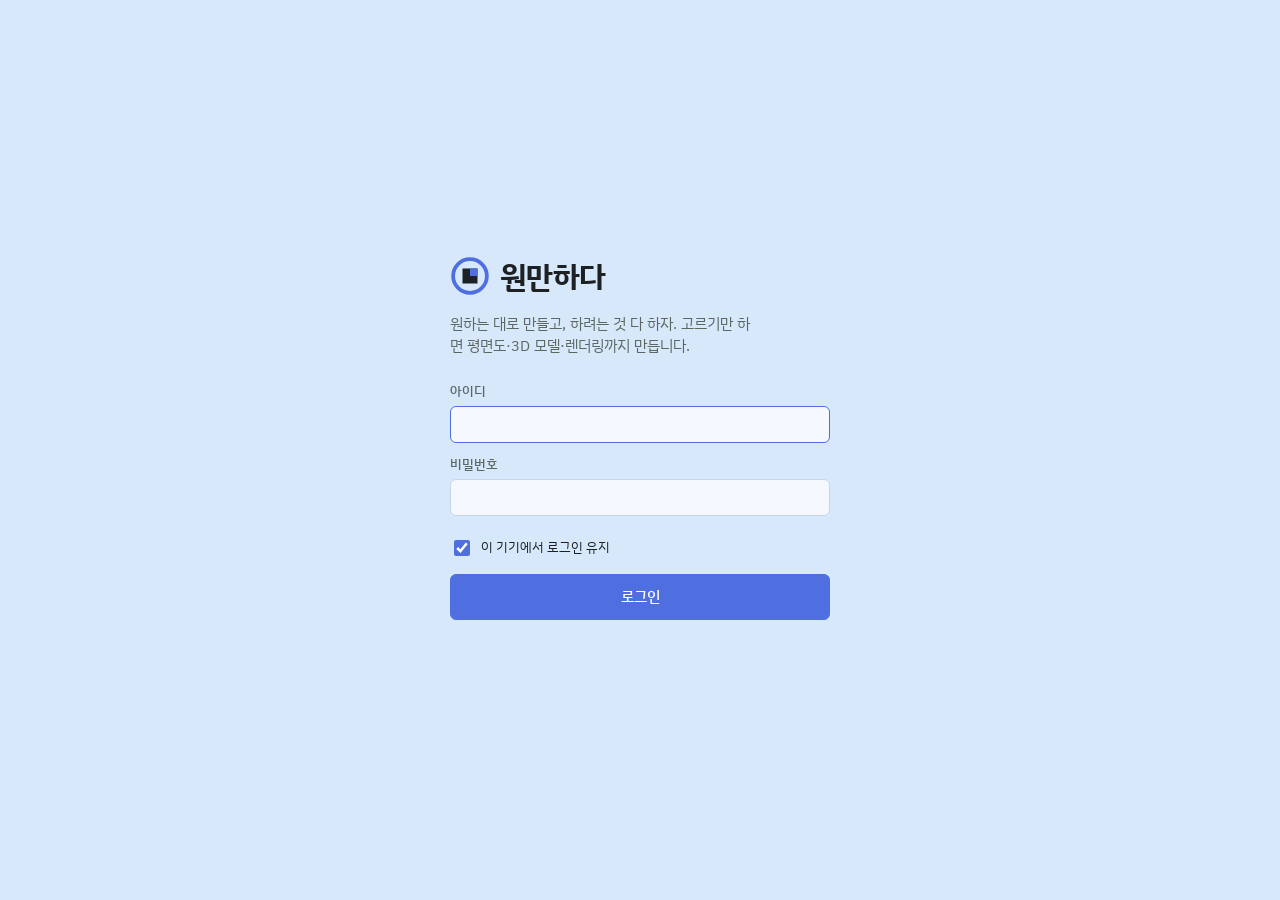
==== commit 777a0836: "Add files via upload" ====
--- a/index.html
+++ b/index.html
@@ -625,6 +625,13 @@
   { id: 'showerU', name: '샤워부스', syn: [], w: 900, d: 900, h: 2000, c: 0, room: '화장실', kind: 'fixture' },
   { id: 'tubU', name: '욕조', syn: [], w: 1500, d: 750, h: 550, c: 600, room: '화장실', kind: 'fixture', flex: [1200, 1800] },
   { id: 'fridgeU', name: '냉장고', syn: [], w: 900, d: 750, h: 1850, c: 800, room: '주방', kind: 'box' },
+  { id: 'armchair', name: '암체어', syn: ['1인 소파'], w: 800, d: 800, h: 850, c: 500, room: '거실', kind: 'box' },
+  { id: 'lounge', name: '라운지 체어', syn: ['안락의자'], w: 750, d: 850, h: 780, c: 500, room: '거실', kind: 'box' },
+  { id: 'rocking', name: '흔들의자', syn: [], w: 650, d: 950, h: 950, c: 600, room: '거실', kind: 'box' },
+  { id: 'officeChair', name: '사무용 의자', syn: ['컴퓨터 의자'], w: 620, d: 620, h: 1000, c: 300, room: '방', kind: 'box' },
+  { id: 'diningChair', name: '식탁 의자', syn: ['의자'], w: 450, d: 520, h: 850, c: 300, room: '다이닝', kind: 'box' },
+  { id: 'stool', name: '스툴', syn: ['바 의자'], w: 400, d: 400, h: 450, c: 200, room: '주방', kind: 'box' },
+  { id: 'bench', name: '벤치', syn: ['긴 의자'], w: 1200, d: 400, h: 450, c: 400, room: '다이닝', kind: 'box', flex: [600, 2400] },
   { id: 'rugU', name: '러그', syn: ['카펫'], w: 2000, d: 1400, h: 10, c: 0, room: '거실', kind: 'rug', flex: [600, 4000] },
   { id: 'mat', name: '매트리스', syn: ['토퍼'], w: 1000, d: 2000, h: 200, c: 0, room: '복층', kind: 'box' },
   { id: 'lowtable', name: '좌식 테이블', syn: [], w: 1000, d: 600, h: 350, c: 0, room: '복층', kind: 'box' },
@@ -690,17 +697,17 @@
 const DEF_SIZE = { living: [4200, 3600], kitchen: [2700, 2400], dining: [2400, 2400], master: [3600, 3300], bed: [3000, 3000], other: [2700, 2700], bath: [1800, 2400], dress: [1800, 2400], util: [1600, 1800], pantry: [1200, 1800] };
 /* 공간별 기본 가구: on=처음 선택, size=사이즈를 직접 정해야 하는 가구 */
 const SPACE_FURN = {
-  master: [['bed_q', 1, 1], ['bed_k', 1, 0], ['wardrobe', 1, 1, 'size'], ['night', 2, 1], ['vanityT', 1, 0], ['dresser', 1, 0], ['styler', 1, 0], ['aircon', 1, 0]],
-  bed: [['bed_s', 1, 1], ['bed_ss', 1, 0], ['bunk', 1, 0], ['desk', 1, 1], ['wardrobe', 1, 1, 'size'], ['bookcase', 1, 0, 'size'], ['crib', 1, 0]],
-  other: [['desk', 1, 1], ['bookcase', 1, 1, 'size'], ['sofa2', 1, 0], ['piano', 1, 0], ['treadmill', 1, 0]],
+  master: [['bed_q', 1, 1], ['bed_k', 1, 0], ['rugU', 1, 0, 'size'], ['armchair', 1, 0], ['rocking', 1, 0], ['wardrobe', 1, 1, 'size'], ['night', 2, 1], ['vanityT', 1, 0], ['dresser', 1, 0], ['styler', 1, 0], ['aircon', 1, 0]],
+  bed: [['bed_s', 1, 1], ['officeChair', 1, 0], ['armchair', 1, 0], ['bed_ss', 1, 0], ['bunk', 1, 0], ['desk', 1, 1], ['wardrobe', 1, 1, 'size'], ['bookcase', 1, 0, 'size'], ['crib', 1, 0]],
+  other: [['desk', 1, 1], ['officeChair', 1, 0], ['lounge', 1, 0], ['armchair', 1, 0], ['bookcase', 1, 1, 'size'], ['sofa2', 1, 0], ['piano', 1, 0], ['treadmill', 1, 0]],
   dress: [['hanger', 1, 1, 'size'], ['dresser', 1, 0], ['styler', 1, 0]],
   util: [['washer', 1, 1], ['dryer', 1, 1], ['usink', 1, 1]],
   pantry: [['shelf', 1, 1, 'size']],
   bath: [['toilet', 1, 1], ['basin', 1, 1], ['showerU', 1, 1], ['tubU', 1, 0, 'size']],
   loft: [['rugU', 1, 1, 'size'], ['mat', 1, 0], ['lowtable', 1, 0], ['beanbag', 2, 0], ['lowshelf', 1, 0, 'size'], ['plantP', 1, 0]],
-  living: [['sofa3', 1, 1, 'size'], ['tvunit', 1, 1, 'size'], ['ctable', 1, 1], ['aircon', 1, 0], ['piano', 1, 0], ['massage', 1, 0], ['plantP', 1, 1]],
-  dining: [['dining4', 1, 1], ['dining6', 1, 0]],
-  kitchen: [['fridgeU', 1, 1], ['kimchi', 1, 0]]
+  living: [['rugU', 1, 0, 'size'], ['sofa3', 1, 1, 'size'], ['armchair', 1, 0], ['lounge', 1, 0], ['rocking', 1, 0], ['stool', 1, 0], ['tvunit', 1, 1, 'size'], ['ctable', 1, 1], ['aircon', 1, 0], ['piano', 1, 0], ['massage', 1, 0], ['plantP', 1, 1]],
+  dining: [['dining4', 1, 1], ['dining6', 1, 0], ['diningChair', 2, 0], ['bench', 1, 0, 'size'], ['stool', 2, 0]],
+  kitchen: [['fridgeU', 1, 1], ['kimchi', 1, 0], ['stool', 2, 0]]
 };
 function defaultSpaceFurn(kind) { return (SPACE_FURN[kind] || []).filter(x => x[2]).map(([id, n]) => { const c = catById(id); return { id, n, w: c ? c.w : 0, d: c ? c.d : 0 }; }); }
 function newSpace(kind, o = {}) {
@@ -804,6 +811,8 @@
   const NAME = { size: '방보다 큼', window: '창문 앞을 막음', door: '문 열리는 자리와 겹침', body: '다른 가구와 겹쳐 놓을 벽이 모자람', clear: '앞쪽 사용 공간이 모자람' };
   let items = expandItems(list);
   const cnt = {}; items.forEach(it => { cnt[it.id] = (cnt[it.id] || 0); it.fk = it.id + '#' + cnt[it.id]++; });
+  // 러그는 다른 가구 밑에 깔리므로 부딪힘 계산에서 빼고 나중에 놓음
+  const rugs = items.filter(it => it.kind === 'rug'); items = items.filter(it => it.kind !== 'rug');
   if (pos) { // 사용자가 직접 놓은 가구는 그 자리에 고정
     const rest = [];
     for (const it of items) { const p = pos[it.fk]; if (!p) { rest.push(it); continue; }
@@ -875,7 +884,14 @@
   };
   dfs(0, bodies, [], [], 0);
   if (best) { placed.push(...best.placed); fails.push(...best.fails); }
-  const flow = checkFlow(I, doors, [...fixed.map(f => ({ ...f, fixedItem: true })), ...placed]);
+  const IW = I.x1 - I.x0, ID = I.y1 - I.y0;
+  rugs.forEach((it, k) => { const p = pos && pos[it.fk], hz = !p || p.side === 'n' || p.side === 's';
+    let w = Math.min(hz ? it.w : it.d, IW - 100), d = Math.min(hz ? it.d : it.w, ID - 100); if (w < 300 || d < 300) { fails.push({ id: it.id, label: it.label, reason: '방보다 큼' }); return; }
+    let x0 = p ? r.x0 + p.x : I.x0 + (IW - w) / 2 + k * 200, y0 = p ? r.y0 + p.y : I.y0 + (ID - d) / 2 + k * 200;
+    if (!p) { const sofa = placed.find(q => q.kind === 'sofa'), bed = placed.find(q => q.kind === 'bed'); const host = sofa || bed; if (host) { const cx = (host.x0 + host.x1) / 2, cy = (host.y0 + host.y1) / 2; x0 = cx - w / 2 + (bed ? 0 : 0); y0 = cy - d / 2; if (sofa) { const off = { n: -1, s: 1, e: 0, w: 0 }[sofa.side] || 0, offx = { e: -1, w: 1 }[sofa.side] || 0; x0 += offx * (w / 2); y0 += off * (d / 2); } } }
+    x0 = clamp(x0, I.x0, I.x1 - w); y0 = clamp(y0, I.y0, I.y1 - d);
+    placed.unshift({ id: it.id, kind: 'rug', label: it.label, n: 1, side: p ? p.side : 'n', x0, y0, x1: x0 + w, y1: y0 + d, h: 10, c: 0, fk: it.fk, user: !!p }); });
+  const flow = checkFlow(I, doors, [...fixed.map(f => ({ ...f, fixedItem: true })), ...placed.filter(q => q.kind !== 'rug'), ...placed.filter(q => q.kind === 'rug').map(q => ({ ...q, fixedItem: true }))]);
   return { placed, fails, flow, doors };
 }
 
@@ -1106,6 +1122,8 @@
   M.roofW = M.floors[N - 1].W;
   if (!remodel && P.b.deck) { const f0 = M.floors[0]; M.deck = { x0: r100(f0.livingX0 + 200), x1: r100(f0.W - 200), y0: -2400, y1: -100 }; if (f0.ys0 > 0) M.deck = null; }
   M.floors.forEach(f => f.rooms.forEach(r => r.area = (r.x1 - r.x0) * (r.y1 - r.y0) / 1e6 + (r.areaAdd || 0)));
+  // 가구 높이는 천장 아래로 (복층 아래는 복층 바닥 아래, 복층은 1,200 아래)
+  M.floors.forEach((fm, li) => { const up = M.floors[li + 1], base = (fm.Hf || M.H) - 50; for (const q of fm.furn) { const cx = (q.x0 + q.x1) / 2, cy = (q.y0 + q.y1) / 2, L = up && up.loftRect, under = L && cx > L.x0 && cx < L.x1 && cy > L.y0 && cy < L.y1; let cap = under ? Math.min(base, M.FF - 250) : base; const su = fm.stair ? stairUnderAt(fm.stair, cx, cy) : Infinity; if (isFinite(su)) cap = Math.min(cap, su - 30); q.capH = Math.max(100, cap); if (q.h > q.capH) q.h = q.capH; } });
   M.areas = M.floors.map(f => f.W * f.D / 1e6); M.area = M.areas[0]; M.totalArea = M.areas.reduce((a, b) => a + b, 0);
   M.rooms = M.floors.flatMap(f => f.rooms.map(r => ({ ...r, level: f.level })));
   M.floors.forEach(f => issues.push(...f.issues));
@@ -1129,6 +1147,8 @@
   }
   M.roofW = M.W;
   M.floors.forEach(f => f.rooms.forEach(r => r.area = (r.x1 - r.x0) * (r.y1 - r.y0) / 1e6 + (r.areaAdd || 0)));
+  // 가구 높이는 천장 아래로 (복층 아래는 복층 바닥 아래, 복층은 1,200 아래)
+  M.floors.forEach((fm, li) => { const up = M.floors[li + 1], base = (fm.Hf || M.H) - 50; for (const q of fm.furn) { const cx = (q.x0 + q.x1) / 2, cy = (q.y0 + q.y1) / 2, L = up && up.loftRect, under = L && cx > L.x0 && cx < L.x1 && cy > L.y0 && cy < L.y1; let cap = under ? Math.min(base, M.FF - 250) : base; const su = fm.stair ? stairUnderAt(fm.stair, cx, cy) : Infinity; if (isFinite(su)) cap = Math.min(cap, su - 30); q.capH = Math.max(100, cap); if (q.h > q.capH) q.h = q.capH; } });
   M.areas = M.floors.map(f => f.W * f.D / 1e6); M.area = M.areas[0]; M.totalArea = M.areas.reduce((a, c) => a + c, 0);
   M.rooms = M.floors.flatMap(f => f.rooms.map(r => ({ ...r, level: f.level })));
   return M;
@@ -1328,6 +1348,9 @@
     F(m, 'table', cx - td / 2, cy - tw / 2, cx + td / 2, cy + tw / 2, 740, { fk: 'table#0', rk: r.key, catId: t.id, side: 'n', label: '식탁' });
     const per = Math.max(1, Math.round(t.n * (t.id === 'dining6' ? 3 : 2)));
     for (let k = 0; k < per; k++) { const yy = cy - tw / 2 + tw * (k + .5) / per; F(m, 'dchair', cx - td / 2 - 450, yy - 200, cx - td / 2 - 50, yy + 200, 450, { face: 'e' }); F(m, 'dchair', cx + td / 2 + 50, yy - 200, cx + td / 2 + 450, yy + 200, 450, { face: 'w' }); }
+
+    { let used = false; const others = furnList(f.dining.furn).map(x => { if (!used && x.id === t.id) { used = true; return { ...x, n: x.n - 1 }; } return x; }).filter(x => x.n > 0);
+      if (others.length) { const res = solveRoom(m, r, I, others, m.furn.filter(q => ov(q, I)), f.dining.fpos); pushPlaced(m, r, res); report(res); } }
     return;
   }
   if (r.kind === 'kitchen') return kitchenV4(m, r, I, f.kitchen, err, o);
@@ -2069,10 +2092,19 @@
     const H = fm.Hf || m.H;
     const z0 = fm.z0, L = (layer, mat, faces, extra = {}) => add(layer, mat, faces.map(f => f.map(p => [p[0], p[1], p[2] + z0])), { level: li, ...extra });
     for (const r of fm.rooms) {
-      if (r.kind === 'stair' || r.kind === 'landing') continue;
-      const I = inner(fm, r);
+      if (r.kind === 'landing' || (r.kind === 'stair' && li > 0 && m.floors[li - 1] && m.floors[li - 1].stair)) continue;
+      // 바닥은 방 경계(벽 중심)까지 깔아 열린 경계에도 빈틈이 없게 (벽 밑은 가려짐)
+      const I = { x0: r.x0, y0: r.y0, x1: r.x1, y1: r.y1 }, holes = fm.holes || [fm.hole];
+      if (r.kind === 'entry' && !fm.imported) { // 현관: 100mm 낮은 콘크리트 + 집 안쪽과 만나는 쪽 300mm는 높이 맞춘 콘크리트 턱
+        const Wf = fm.W, Df = fm.D || m.D, edges = [['s', r.y0 > 1], ['n', r.y1 < Df - 1], ['w', r.x0 > 1], ['e', r.x1 < Wf - 1]].filter(e => e[1]).map(e => e[0]);
+        let lo = { ...I }; const ledges = [];
+        for (const e of edges) { const st = e === 's' ? [I.x0, I.y0, I.x1, I.y0 + 300] : e === 'n' ? [I.x0, I.y1 - 300, I.x1, I.y1] : e === 'w' ? [I.x0, I.y0, I.x0 + 300, I.y1] : [I.x1 - 300, I.y0, I.x1, I.y1]; ledges.push(st); if (e === 's') lo.y0 += 300; if (e === 'n') lo.y1 -= 300; if (e === 'w') lo.x0 += 300; if (e === 'e') lo.x1 -= 300; }
+        if (lo.x1 - lo.x0 > 50 && lo.y1 - lo.y0 > 50) L('floor', 'conc', boxF(lo.x0, lo.y0, -150, lo.x1, lo.y1, -100), { room: r.key });
+        for (const q of ledges) L('floor', 'concLedge', boxF(q[0], q[1], -150, q[2], q[3], 0), { room: r.key });
+        continue;
+      }
       const fmat = { bath: 'tile', ensuite: 'tile', parking: 'found' }[r.kind] || 'floor';
-      for (const [a0, b0, a1, b1] of holeRects([I.x0, I.y0, I.x1, I.y1], ...(fm.holes || [fm.hole]))) L('floor', fmat, boxF(a0, b0, -50, a1, b1, 0), { room: r.key });
+      for (const [a0, b0, a1, b1] of holeRects([I.x0, I.y0, I.x1, I.y1], ...holes)) L('floor', fmat, boxF(a0, b0, -50, a1, b1, 0), { room: r.key });
     }
     if (fm.segs) { for (const g of fm.segs) { const dx = g.x2 - g.x1, dy = g.y2 - g.y1, l = Math.hypot(dx, dy); if (l < 20) continue; const nx = -dy / l * 30, ny = dx / l * 30; L('wall', 'wallInt', prismF([[g.x1 + nx, g.y1 + ny], [g.x2 + nx, g.y2 + ny], [g.x2 - nx, g.y2 - ny], [g.x1 - nx, g.y1 - ny]], 'z', 0, H)); } }
     for (const r of (fm.rails || [])) { const hz = r.o === 'h', box = (a0, a1, t, z0, z1, mat) => L('rail', mat, hz ? boxF(a0, r.c - t, z0, a1, r.c + t, z1) : boxF(r.c - t, a0, z0, r.c + t, a1, z1));
@@ -2091,8 +2123,8 @@
       for (const o of ops) { Bs(cur, o.a, 0, Hw); if (o.kind !== 'open' || o.z0 > 0) Bs(o.a, o.b, 0, o.z0); Bs(o.a, o.b, o.z1, Hw); cur = o.b; openingSolids(L, w, o); }
       Bs(cur, w.b, 0, Hw);
     }
-    for (const f of fm.furn) furnSolids(f, L, FF);
-    if (fm.stair && li < N - 1) stairSolids(fm.stair, FF, L);
+    for (const f of fm.furn) furnSolids(f.capH && f.h > f.capH ? { ...f, h: f.capH } : f, L, FF);
+    if (fm.stair && li < N - 1) { stairSolids(fm.stair, FF, L); for (const g of stairRailSegs(fm)) { const hz = g.o === 'h', B2 = (t, z0, z1, mat) => L('rail', mat, hz ? boxF(g.a, g.c - t, z0, g.b, g.c + t, z1) : boxF(g.c - t, g.a, z0, g.c + t, g.b, z1)); B2(10, g.z + 60, g.z + 900, 'glass'); B2(22, g.z + 900, g.z + 940, 'frame'); if (g.post) B2(22, g.z, g.z + 900, 'frame'); } }
     if (li < N - 1) {
       const up = m.floors[li + 1], Wa = Math.max(fm.W, up.W);
       if (up.loftRect) { const R = up.loftRect; for (const [x0, y0, x1, y1] of holeRects([R.x0, R.y0, R.x1, R.y1], ...(up.holes || [up.hole]))) L('slab', 'found', boxF(x0, y0, FF - 200, x1, y1, FF)); for (const g of (up.landings || [])) L('slab', 'found', boxF(g.x0, g.y0, FF - 200, g.x1, g.y1, FF)); }
@@ -2325,7 +2357,7 @@
 
 /* ---------- 내보내기: COLLADA(.dae, 스케치업 가져오기) · OBJ ---------- */
 const MATCOL = {
-  found: '#9c9b97', floor: '#c69a6c', tile: '#d9dadb', tileDark: '#8f8b86', ceiling: '#fafaf8', wallExt: '#ece8df', wallInt: '#f6f5f1',
+  found: '#9c9b97', conc: '#b4b1ab', concLedge: '#c7c4bd', floor: '#c69a6c', tile: '#d9dadb', tileDark: '#8f8b86', ceiling: '#fafaf8', wallExt: '#ece8df', wallInt: '#f6f5f1',
   glass: '#9db4bf', glassFrost: '#c9d6dc', frame: '#2b2f33', vent: '#55595d', doorExt: '#5b3a25', doorInt: '#cdb38c', stairMat: '#b8996f', mirror: '#dfe7ea', roof: '#3d434a', roofFlat: '#8a8d90',
   deck: '#8a6446', wood: '#c49a6c', woodDark: '#6b4a33', linen: '#fbfaf6', fabricA: '#9aae94', fabricB: '#8796a6', white: '#f3f2ee', black: '#16191c',
   dark: '#3e4448', steel: '#c9ccce', stone: '#3f4245', sofa: '#8c9184', sofaLight: '#a3a797', rug: '#d8cdb9', pot: '#d9d2c5', leaf: '#4f7d42', porcelain: '#ffffff'
@@ -2394,6 +2426,30 @@
   return out;
 }
 
+/** 계단에서 벽에 붙지 않은 옆면(떨어질 위험이 있는 쪽)에 난간 자리: 100mm 조각마다 그 자리 디딤판 높이 */
+function stairRailSegs(fm) {
+  const st = fm.stair; if (!st) return [];
+  const pts = stairPoly(st, st.x0, st.y0), FFs = st.n * st.R, out = [];
+  for (let k = 0; k < pts.length; k++) {
+    const p = pts[k], q = pts[(k + 1) % pts.length]; if (p[0] !== q[0] && p[1] !== q[1]) continue;
+    const o = p[1] === q[1] ? 'h' : 'v', c = o === 'h' ? p[1] : p[0], a0 = Math.min(o === 'h' ? p[0] : p[1], o === 'h' ? q[0] : q[1]), a1 = Math.max(o === 'h' ? p[0] : p[1], o === 'h' ? q[0] : q[1]); if (a1 - a0 < 150) continue;
+    const mid = (a0 + a1) / 2, test = s2 => o === 'h' ? inPoly(pts, mid, c + s2 * 60) : inPoly(pts, c + s2 * 60, mid), inw = test(1) ? 1 : -1;
+    const zs = []; for (let u = a0; u < a1; u += 100) { const um = Math.min(a1, u + 100), X = o === 'h' ? (u + um) / 2 : c + inw * 60, Y = o === 'h' ? c + inw * 60 : (u + um) / 2, [lx, ly] = stairLocal(st, X, Y), z = stairZAt(st, lx, ly); zs.push({ u, um, z }); }
+    const vals = zs.filter(q2 => q2.z != null).map(q2 => q2.z), vary = vals.length && Math.max(...vals) - Math.min(...vals) > st.R + 1;
+    let lastPost = -1e9;
+    for (const sgm of zs) {
+      if (sgm.z == null) continue;
+      if (!vary && !(sgm.z > 300 && sgm.z < FFs - 1)) continue;
+      if (vary && sgm.z >= FFs - 1) continue;
+      const um2 = (sgm.u + sgm.um) / 2, covered = fm.walls.some(w => w.o === o && Math.abs(w.c - c) <= w.t / 2 + 80 && um2 >= w.a - 10 && um2 <= w.b + 10);
+      if (covered) continue;
+      const post = sgm.u - lastPost >= 1000; if (post) lastPost = sgm.u;
+      out.push({ o, c: c + inw * 40, a: sgm.u, b: sgm.um, z: sgm.z, post });
+    }
+  }
+  return out;
+}
+
 /* ===================== 05. 2D 도면 (평면도 · 입면도) ===================== */
 /* prim: {t:'l'|'p'|'a'|'c'|'t', L:레이어, ...} — 좌표는 모두 mm, y 위쪽(+) */
 const LAYERS = {
@@ -2470,6 +2526,7 @@
     if (false) g.r('aux', lw.stair.x0, lw.stair.y0, lw.stair.x1, lw.stair.y1, { dash: 1 }); for (const q of (m.landings || [])) { g.r('stair', q.x0, q.y0, q.x1, q.y1); g.l('stair', q.x0, q.y0, q.x1, q.y1); } }
   if (fi === 0 && M.floors[1] && M.floors[1].loftRect) { const q = M.floors[1].loftRect; g.r('aux', q.x0, q.y0, q.x1, q.y1, { dash: 1 }); g.tx('label', (q.x0 + q.x1) / 2, q.y1 - 450, '복층 (위)', 180, 'middle', { halo: 1 }); }
   for (const w of (m.freeWalls || [])) { const L = Math.hypot(w.x2 - w.x1, w.y2 - w.y1); if (L < 1) continue; const t = (w.t || 100) / 2, nx = -(w.y2 - w.y1) / L * t, ny = (w.x2 - w.x1) / L * t; g.p('wall', [[w.x1 + nx, w.y1 + ny], [w.x2 + nx, w.y2 + ny], [w.x2 - nx, w.y2 - ny], [w.x1 - nx, w.y1 - ny]], true); }
+  if (m.stair && M.floors[fi + 1]) { const segs = stairRailSegs(m); for (const q of segs) { if (q.o === 'h') { g.l('stair', q.a, q.c - 25, q.b, q.c - 25); g.l('stair', q.a, q.c + 25, q.b, q.c + 25); } else { g.l('stair', q.c - 25, q.a, q.c - 25, q.b); g.l('stair', q.c + 25, q.a, q.c + 25, q.b); } } }
   for (const z of (m.clears || [])) g.r('clear', z.x0, z.y0, z.x1, z.y1, { cls: z.ok ? 'ok' : 'bad' });
   if (m.stair && fi < M.floors.length - 1 || (m.stair && M.floors[fi + 1])) { const st = m.stair, run = st.T, rise = Math.round(st.R); g.tx('stair', (st.x0 + st.x1) / 2, st.y1 + 160, `단높이 ${rise} · 단너비 ${run} · ${st.n}단${m.stairHead ? ` · 머리 위 ${fmt(m.stairHead)}` : ''}`, 110, 'middle', { halo: 1 }); }
   for (const fp of (m.flowPaths || [])) { if (fp.minAt && fp.pts) { g.c('hflow', fp.minAt[0], fp.minAt[1], 70, { cls: fp.ok ? 'ok' : 'bad' }); } }
@@ -2927,6 +2984,7 @@
     grass.repeat.set(60, 60);
     const S = (o) => new THREE.MeshStandardMaterial(o);
     const M = {
+      conc: S({ map: T(512, (g, sz) => noise(g, sz, '#b4b1ab', .08, 14000, 2)), roughness: .95 }), concLedge: S({ map: T(512, (g, sz) => noise(g, sz, '#c9c6bf', .06, 10000, 2)), roughness: .85 }),
       wallExt: S({ map: wallTex, roughness: metalWall ? .45 : .92, metalness: metalWall ? .45 : 0 }), wallInt: S({ color: 0xf6f5f1, roughness: .9 }),
       found: S({ color: 0x9c9b97, roughness: .95 }), floor: S({ map: floorT, roughness: .55 }), tile: S({ map: tileT('#d9dadb', 4), roughness: .35 }), tileDark: S({ map: tileT('#8f8b86', 3), roughness: .7 }),
       ceiling: S({ color: 0xfafaf8, roughness: .95 }), roof: S({ map: roofTex, metalness: metalRoof ? .5 : 0, roughness: metalRoof ? .42 : .85 }),
@@ -3162,9 +3220,19 @@
     case 'hanger': { add(box(W, D, .03, X.woodDark), 0, 0, 0); add(cyl(.012, .012, W, X.metal, 8).rotateY(Math.PI / 2), 0, 0, 1.72); const n = Math.max(3, Math.round(W / .09)); for (let i = 0; i < n; i++) { const c = [X.fab1, X.fab2, X.fab3, X.accent, X.linen][i % 5]; add(box(.035, D * .8, .7 + (i % 3) * .15, c), -W / 2 + W * (i + .5) / n, 0, 1.68 - (.7 + (i % 3) * .15)); } break; }
     case 'washer': { add(rbox(W, D, H, .03, X.cab), 0, 0, 0); const d0 = new THREE.Mesh(new THREE.TorusGeometry(.18, .025, 10, 30), X.steel); d0.rotation.x = Math.PI / 2; add(d0, 0, -D / 2 - .01, H * .45); add(cyl(.16, .16, .01, X.glass).rotateX(Math.PI / 2), 0, -D / 2, H * .45); break; }
     case 'usink': { add(rbox(W, D, H, .02, X.cab), 0, 0, 0); add(rbox(W - .1, D - .1, .02, .05, X.steel), 0, 0, H); break; }
-    case 'box': { const soft = /소파|빈백|방석|매트/.test(f.label || ''); add(rbox(W, D, H, soft ? .12 : .02, soft ? X.fab2 : X.wood), 0, 0, 0); break; }
+    case 'box': {
+      const id = f.catId || '';
+      if (id === 'armchair') { [[-1, -1], [1, -1], [-1, 1], [1, 1]].forEach(([a, b2]) => add(cyl(.016, .012, .12, X.woodDark, 8), a * (W / 2 - .08), b2 * (D / 2 - .08), 0)); add(rbox(W, D, .22, .06, X.fab2), 0, 0, .12); add(rbox(.14, D, .38, .07, X.fab2), -W / 2 + .07, 0, .2); add(rbox(.14, D, .38, .07, X.fab2), W / 2 - .07, 0, .2); add(rbox(W - .28, .18, .5, .08, X.fab2), 0, D / 2 - .1, .3); add(rbox(W - .32, D - .3, .12, .07, X.fab3), 0, -.06, .32); add(rbox(.36, .12, .3, .1, X.accent), 0, D / 2 - .24, .48); break; }
+      if (id === 'lounge') { [[-1, -1], [1, -1], [-1, 1], [1, 1]].forEach(([a, b2]) => { const l = cyl(.018, .014, .38, X.woodDark, 8); add(l, a * (W / 2 - .06), b2 * (D / 2 - .1), 0); }); add(rbox(W - .04, D - .1, .1, .06, X.fab1), 0, -.05, .3); const bk = rbox(W - .08, .1, .55, .08, X.fab1); bk.rotation.x = -.35; add(bk, 0, D / 2 - .12, .4); add(rbox(.06, D - .1, .04, .02, X.woodDark), -W / 2 + .03, -.05, .5); add(rbox(.06, D - .1, .04, .02, X.woodDark), W / 2 - .03, -.05, .5); break; }
+      if (id === 'stool') { add(cyl(Math.min(W, D) / 2, Math.min(W, D) / 2 - .01, .05, X.wood, 24), 0, 0, H - .05); for (let k = 0; k < 3; k++) { const a = k * 2.094; const l = cyl(.014, .012, H - .05, X.woodDark, 8); l.rotation.y = Math.cos(a) * .12; l.rotation.x = Math.sin(a) * .12; add(l, Math.cos(a) * W * .28, Math.sin(a) * D * .28, 0); } add(new THREE.Mesh(new THREE.TorusGeometry(Math.min(W, D) * .3, .008, 6, 24), X.metal), 0, 0, H * .35); break; }
+      if (id === 'bench') { add(rbox(W, D, .05, .02, X.wood), 0, 0, H - .05); [-1, 1].forEach(a => add(rbox(.05, D - .06, H - .05, .01, X.woodDark), a * (W / 2 - .1), 0, 0)); add(rbox(W - .1, D - .08, .05, .03, X.fab3), 0, 0, H); break; }
+      if (id === 'officeChair') return fancyItem({ ...f, kind: 'chair' }, X);
+      if (id === 'diningChair') return fancyItem({ ...f, kind: 'dchair' }, X);
+      if (id === 'rocking') { [-1, 1].forEach(a => { const rr = new THREE.Mesh(new THREE.TorusGeometry(.6, .015, 6, 30, 1.2), X.woodDark); rr.rotation.y = Math.PI / 2; rr.rotation.x = -Math.PI / 2 - .6 + Math.PI; add(rr, a * (W / 2 - .05), 0, .6); [-.2, .25].forEach(b2 => add(cyl(.014, .014, .3, X.woodDark, 8), a * (W / 2 - .05), b2, .06)); }); add(rbox(W - .06, D * .55, .05, .03, X.wood), 0, -.05, .38); add(rbox(W - .1, D * .5, .06, .04, X.fab1), 0, -.05, .43); for (let k = 0; k < 4; k++) { const sl = box(.05, .025, .5, X.wood); sl.rotation.x = -.25; add(sl, -W / 2 + .12 + k * (W - .24) / 3, D * .25, .45); } add(box(W - .06, .03, .05, X.wood), 0, D * .3, .92); break; }
+      const soft = /소파|빈백|방석|매트/.test(f.label || ''); add(rbox(W, D, H, soft ? .12 : .02, soft ? X.fab2 : X.wood), 0, 0, 0); break; }
     default: return null;
   }
+  if (f.capH) { const bx = new THREE.Box3().setFromObject(g), hz = bx.max.z; if (hz > f.capH / 1000) g.scale.z = (f.capH / 1000) / hz; }
   g.rotation.z = rot; g.position.set((f.x0 + f.x1) / 2000, (f.y0 + f.y1) / 2000, 0);
   return g;
 }
@@ -3743,8 +3811,8 @@
 function furnChange(t) {
   const d = t.dataset;
   if (d.fc) { const [path, id] = d.fc.split('|'), list = furnPath(path), c = catById(id), it = list.find(x => x.id === id); if (t.checked) { if (it) it.n = Math.max(1, it.n); else list.push({ id, n: 1, w: c.w, d: c.d }); } else if (it) list.splice(list.indexOf(it), 1); }
-  else if (d.fadd) { const id = t.value; if (!id) return; const c = catById(id); furnPath(d.fadd).push({ id, n: 1, w: c.w, d: c.d }); }
-  else { const [path, id] = (d.fn || d.fw2 || d.fd2).split('|'), it = furnPath(path).find(x => x.id === id); if (!it) return; if (d.fn) it.n = clamp(+t.value, 1, 6); if (d.fw2) it.w = r10(+t.value); if (d.fd2) it.d = r10(+t.value); }
+  else if (d.fadd) { const id = t.value; if (!id) return; const c = catById(id), L = furnPath(d.fadd), ex = L.find(x => x.id === id); if (ex) ex.n++; else L.push({ id, n: 1, w: c.w, d: c.d }); }
+  else { const [path, id] = (d.fn || d.fw2 || d.fd2).split('|'), it = furnPath(path).find(x => x.id === id); if (!it) return; if (d.fn) it.n = clamp(+t.value, 1, 20); if (d.fw2) it.w = r10(+t.value); if (d.fd2) it.d = r10(+t.value); }
   rebuild(true);
 }
 function furnRows(list, kind, path) {
@@ -3752,7 +3820,7 @@
   const rows = [...typ.map(([id, n0, on, need]) => ({ id, need, it: list.find(x => x.id === id) })), ...list.filter(x => !ids.has(x.id)).map(it => ({ id: it.id, it }))];
   return `<div class="flist">${rows.map(({ id, need, it }) => { const c = catById(id); if (!c) return ''; const on = !!(it && it.n > 0);
     return `<label class="fi${on ? ' on' : ''}"><input type="checkbox" data-fc="${path}|${id}"${on ? ' checked' : ''}><span class="fn">${esc(c.name)}${need ? '<em>크기 입력</em>' : ''}</span>
-      <span class="sz">${on ? `${/night|dchair|bed_|beanbag/.test(id) ? `×<input type="number" data-fn="${path}|${id}" value="${it.n}" min="1" max="6" class="n"> ` : ''}<input type="number" data-fw2="${path}|${id}" value="${it.w || c.w}" step="10">×<input type="number" data-fd2="${path}|${id}" value="${it.d || c.d}" step="10">` : `${fmt(c.w)}×${fmt(c.d)}`}</span></label>`; }).join('')}</div>
+      <span class="sz">${on ? `×<input type="number" data-fn="${path}|${id}" value="${it.n}" min="1" max="20" class="n" title="개수"> <input type="number" data-fw2="${path}|${id}" value="${it.w || c.w}" step="10">×<input type="number" data-fd2="${path}|${id}" value="${it.d || c.d}" step="10">` : `${fmt(c.w)}×${fmt(c.d)}`}</span></label>`; }).join('')}</div>
     <select class="fadd" data-fadd="${path}"><option value="">＋ 다른 가구 추가…</option>${catalog().filter(c => !rows.some(r => r.id === c.id)).map(c => `<option value="${c.id}">${esc(c.name)} (${c.w}×${c.d})</option>`).join('')}</select>`;
 }
 function fitLine(key) {
@@ -3835,7 +3903,7 @@
     select(null); return false; }
   if (!f || !f.blocks) return false;
   const b = selBlock(), placed = new Map(((fm && fm.blocksPlaced) || []).map(q => [q.id, q]));
-  if (ST.sel && ST.sel.type === 'furn' || (b && ST.itab === 'furn')) { for (const { q, room } of editFurn()) if (mx >= q.x0 && mx <= q.x1 && my >= q.y0 && my <= q.y1) { ST.sel = { type: 'furn', fk: q.fk, rk: q.rk }; renderInsp(); ST.drag = { mode: 'furn', fq: q, room, start: [mx, my], cur: { x0: q.x0, y0: q.y0, x1: q.x1, y1: q.y1 } }; drawBlocks(); return true; } }
+  if (ST.sel && ST.sel.type === 'furn' || (b && ST.itab === 'furn')) { for (const { q, room } of editFurn().sort((p2, q2) => (p2.q.kind === 'rug') - (q2.q.kind === 'rug') || (p2.q.x1 - p2.q.x0) * (p2.q.y1 - p2.q.y0) - (q2.q.x1 - q2.q.x0) * (q2.q.y1 - q2.q.y0))) if (mx >= q.x0 && mx <= q.x1 && my >= q.y0 && my <= q.y1) { ST.sel = { type: 'furn', fk: q.fk, rk: q.rk }; renderInsp(); ST.drag = { mode: 'furn', fq: q, room, start: [mx, my], cur: { x0: q.x0, y0: q.y0, x1: q.x1, y1: q.y1 } }; drawBlocks(); return true; } }
   if (b && ST.itab === 'win') { const { W, D, x0 = 0, y0 = 0 } = floorDims(fi), pts = ptsOf(b); let best = null;
     pts.forEach((p, k) => { const q = pts[(k + 1) % pts.length], vert = p[0] === q[0], onExt = vert ? (Math.abs(p[0] - x0) < 1 || Math.abs(p[0] - x0 - W) < 1) : (Math.abs(p[1] - y0) < 1 || Math.abs(p[1] - y0 - D) < 1); const t = vert ? [p[0], clamp(my, Math.min(p[1], q[1]), Math.max(p[1], q[1]))] : [clamp(lx, Math.min(p[0], q[0]), Math.max(p[0], q[0])), p[1]], dd = Math.hypot(lx - t[0], my - t[1]); if (onExt && (!best || dd < best.d)) best = { d: dd, t }; });
     if (best && best.d < Math.max(450, 32 * s)) { f.windows = f.windows || []; const pt = [r10(best.t[0]), r10(best.t[1])]; const sw = ST.selWin && f.windows.find(w => w.id === ST.selWin); if (sw) { sw.pt = pt; toast('창을 옮겼습니다.'); } else { f.windows.push({ id: uid(), pt, w: 1200, sill: 900, head: 2200 }); f.winAuto = f.winAuto || {}; const sp = spOf(b, f); f.winAuto[sp ? sp.id : b.ref] = false; toast('창을 넣었습니다. 이 공간은 자동 창을 껐습니다.', 3000); } rebuild(true); return true; }
@@ -4111,7 +4179,7 @@
    <div class="form"><label class="f">새 아이디<input type="text" id="nid" autocomplete="off"></label><label class="f">새 비밀번호<input type="password" id="npw" autocomplete="new-password"></label></div>
    <div class="row-acts" style="margin-top:8px"><button class="btn" data-a="cred">코드 만들기</button></div><pre class="code" id="credOut" hidden></pre>
    <h3>로그인</h3><button class="btn" data-a="logout">로그아웃</button>
-   <p class="muted" style="font-size:12px;margin-top:18px">원만하다 8.3 · DWG 읽기는 LibreDWG(GPL-3.0) 기반 libredwg-web을 씁니다.</p>`;
+   <p class="muted" style="font-size:12px;margin-top:18px">원만하다 8.5 · DWG 읽기는 LibreDWG(GPL-3.0) 기반 libredwg-web을 씁니다.</p>`;
   d.onclick = async e => {
     if (e.target === d || e.target.closest('[data-close]')) return d.close();
     const a = e.target.closest('[data-a]')?.dataset.a;
